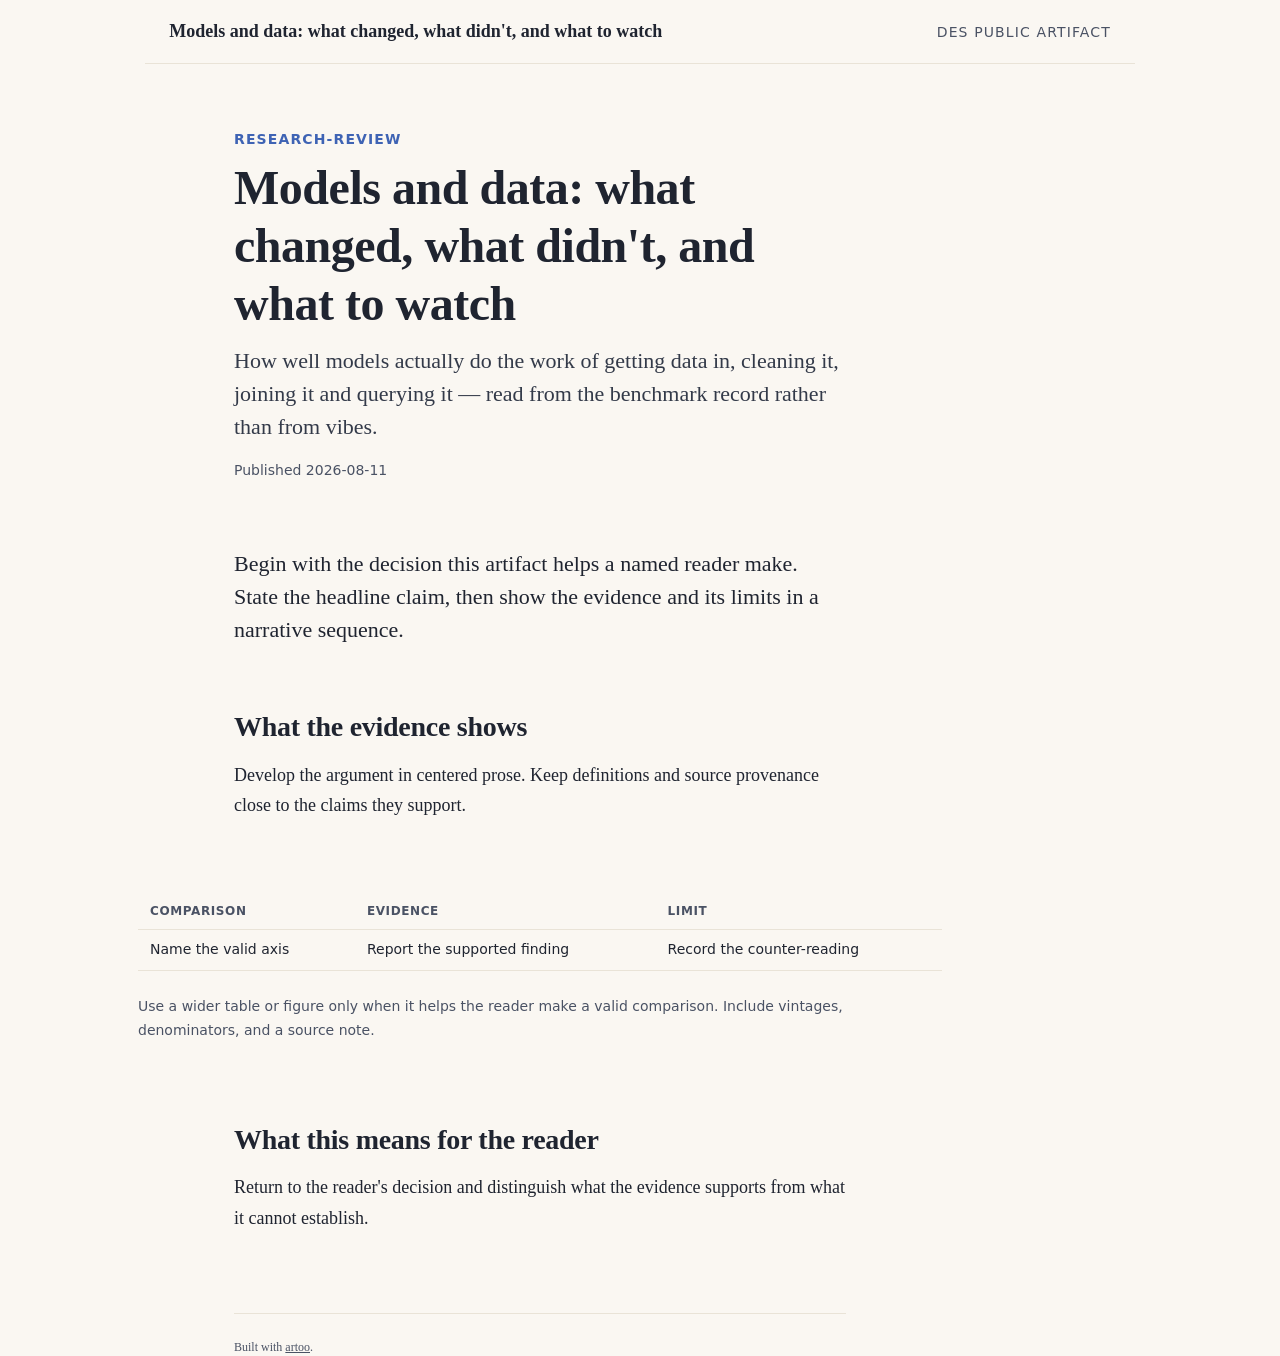
==== review/site/index.html @ 507b8f87 "Correct VISION, ROADMAP and the review brief against the audited primaries The source audit refuted " ====
<!doctype html>
<html lang="en" data-theme="light">
<head>
<meta charset="utf-8">
<meta name="viewport" content="width=device-width, initial-scale=1">
<title>Models and data: what changed, what didn&#x27;t, and what to watch</title>
<meta name="description" content="How well models actually do the work of getting data in, cleaning it, joining it and querying it — read from the benchmark record rather than from vibes.">
<link rel="icon" href="lib/artoo-kit/favicon.svg">
<link rel="stylesheet" href="lib/artoo-kit/tokens.css">
<link rel="stylesheet" href="lib/artoo-kit/base.css">
<link rel="stylesheet" href="lib/artoo-kit/article.css">
<link rel="stylesheet" href="lib/artoo-kit/components.css">
</head>
<body>
<header class="article-masthead">
  <a class="article-masthead__name" href="index.html">Models and data: what changed, what didn&#x27;t, and what to watch</a>
  <span class="article-masthead__label">DES public artifact</span>
</header>
<main class="article">
  <header class="article-header">
    <div class="article-kicker">research-review</div>
    <h1 class="article-title">Models and data: what changed, what didn&#x27;t, and what to watch</h1>
    <p class="article-dek">How well models actually do the work of getting data in, cleaning it, joining it and querying it — read from the benchmark record rather than from vibes.</p>
    <p class="article-byline">Published <time datetime="2026-08-11">2026-08-11</time></p>
  </header>
  <p class="article-lede">Begin with the decision this artifact helps a named
  reader make. State the headline claim, then show the evidence and its limits
  in a narrative sequence.</p>
  <h2>What the evidence shows</h2>
  <p>Develop the argument in centered prose. Keep definitions and source
  provenance close to the claims they support.</p>
  <figure class="article-figure">
    <table>
      <thead>
        <tr><th>Comparison</th><th>Evidence</th><th>Limit</th></tr>
      </thead>
      <tbody>
        <tr><td>Name the valid axis</td><td>Report the supported finding</td><td>Record the counter-reading</td></tr>
      </tbody>
    </table>
    <figcaption>Use a wider table or figure only when it helps the reader make
    a valid comparison. Include vintages, denominators, and a source note.</figcaption>
  </figure>
  <h2>What this means for the reader</h2>
  <p>Return to the reader's decision and distinguish what the evidence supports
  from what it cannot establish.</p>
  <footer class="colophon">
    Built with <a href="https://github.com/lavallee/artoo">artoo</a>.
  </footer>
</main>
</body>
</html>
---- review/site/lib/artoo-kit/tokens.css ----
/* artoo-kit tokens — the DES-governed public-artifact spine. Light is the
   default; dark is available only through an explicit [data-theme="dark"]. */

:root {
  /* primitives */
  --p-zinc-950: #0c0d10;
  --p-zinc-900: #16181d;
  --p-zinc-850: #1c1f26;
  --p-zinc-800: #23262f;
  --p-zinc-700: #33374233;
  --p-zinc-400: #9aa1ad;
  --p-zinc-300: #b8bec9;
  --p-zinc-100: #e8eaee;
  --p-cream-50: #faf7f2;
  --p-cream-100: #f3efe7;
  --p-cream-200: #e9e3d7;
  --p-ink-900: #1f2430;
  --p-ink-600: #4a5264;
  --p-accent-400: #7aa2f7;
  --p-accent-500: #5b87e0;
  --p-accent-600: #3e63b4;
  --p-green-400: #4fbf8f;
  --p-amber-400: #d9a441;
  --p-red-400: #e06c60;

  /* chart palette — Okabe–Ito, colorblind-safe, order = draw order */
  --chart-1: #56b4e9;
  --chart-2: #e69f00;
  --chart-3: #009e73;
  --chart-4: #cc79a7;
  --chart-5: #0072b2;
  --chart-6: #d55e00;
  --chart-7: #f0e442;
  --chart-8: #999999;

  /* semantic — explicit light editorial default */
  --bg: var(--p-cream-50);
  --surface: #ffffff;
  --surface-2: var(--p-cream-100);
  --border: var(--p-cream-200);
  --border-strong: #d8d0bf;
  --text: var(--p-ink-900);
  --text-2: #333a49;
  --muted: var(--p-ink-600);
  --accent: var(--p-accent-600);
  --accent-strong: var(--p-accent-500);
  --success: #277553;
  --warn: #8a5a00;
  --danger: #a33b32;
  --code-bg: #f0ece3;
  --selection: #c7d7f5;

  /* editorial type roles — offline system stacks only */
  --font-prose: Charter, "Bitstream Charter", "Sitka Text", Cambria, Georgia, serif;
  --font-display: "Iowan Old Style", Palatino, "Palatino Linotype", Georgia, serif;
  --font-ui: ui-sans-serif, system-ui, "Segoe UI", Roboto, "Helvetica Neue", Arial, sans-serif;
  --font-numeric: ui-monospace, "SF Mono", "Cascadia Code", Menlo, Consolas, monospace;

  /* compatibility aliases for already-authored pages that opt into this kit */
  --font-sans: var(--font-ui);
  --font-serif: var(--font-prose);
  --font-mono: var(--font-numeric);

  --text-xs: 0.75rem;
  --text-sm: 0.875rem;
  --text-base: 1rem;
  --text-lg: 1.125rem;
  --text-xl: 1.375rem;
  --text-2xl: 1.75rem;
  --text-3xl: 2.25rem;
  --text-4xl: 3rem;

  --leading-tight: 1.2;
  --leading-normal: 1.5;
  --leading-relaxed: 1.7;

  /* 4px spacing grid */
  --sp-1: 0.25rem;
  --sp-2: 0.5rem;
  --sp-3: 0.75rem;
  --sp-4: 1rem;
  --sp-6: 1.5rem;
  --sp-8: 2rem;
  --sp-12: 3rem;
  --sp-16: 4rem;
  --sp-24: 6rem;

  /* shape and motion */
  --radius-sm: 4px;
  --radius: 8px;
  --radius-lg: 14px;
  --ease: cubic-bezier(0.2, 0, 0, 1);
  --dur-fast: 120ms;
  --dur: 200ms;

  --measure: 68ch;      /* prose line length */
  --margin-col: 200px;  /* article margin-note gutter */

  color-scheme: light;
}

[data-theme="dark"] {
  --bg: var(--p-zinc-950);
  --surface: var(--p-zinc-900);
  --surface-2: var(--p-zinc-850);
  --border: #2c3038;
  --border-strong: #3a3f4a;
  --text: var(--p-zinc-100);
  --text-2: var(--p-zinc-300);
  --muted: var(--p-zinc-400);
  --accent: var(--p-accent-400);
  --accent-strong: var(--p-accent-500);
  --success: var(--p-green-400);
  --warn: var(--p-amber-400);
  --danger: var(--p-red-400);
  --code-bg: #14161b;
  --selection: #2b4a86;
  color-scheme: dark;
}

@media (prefers-reduced-motion: reduce) {
  :root {
    --dur-fast: 0ms;
    --dur: 0ms;
  }
}
---- review/site/lib/artoo-kit/base.css ----
/* artoo-kit base — resets and page defaults. Import order:
   tokens.css, base.css, then article.css / components.css as needed. */

*,
*::before,
*::after {
  box-sizing: border-box;
}

html {
  -webkit-text-size-adjust: 100%;
}

body {
  margin: 0;
  background: var(--bg);
  color: var(--text);
  font-family: var(--font-prose);
  font-size: var(--text-lg);
  line-height: var(--leading-relaxed);
  -webkit-font-smoothing: antialiased;
}

::selection {
  background: var(--selection);
}

h1, h2, h3, h4 {
  color: var(--text);
  line-height: var(--leading-tight);
  margin: 0 0 var(--sp-4);
  font-weight: 650;
  letter-spacing: -0.01em;
  font-family: var(--font-display);
}

h1 { font-size: var(--text-3xl); }
h2 { font-size: var(--text-2xl); margin-top: var(--sp-12); }
h3 { font-size: var(--text-xl); margin-top: var(--sp-8); }
h4 { font-size: var(--text-lg); margin-top: var(--sp-6); }

p, ul, ol {
  margin: 0 0 var(--sp-4);
}

a {
  color: var(--accent);
  text-decoration: none;
  border-bottom: 1px solid transparent;
  transition: border-color var(--dur-fast) var(--ease);
}

a:hover {
  border-bottom-color: var(--accent);
}

strong { font-weight: 650; }

hr {
  border: 0;
  border-top: 1px solid var(--border);
  margin: var(--sp-8) 0;
}

img, svg, video {
  max-width: 100%;
  height: auto;
}

code, kbd, pre, samp {
  font-family: var(--font-numeric);
  font-size: 0.9em;
}

code {
  background: var(--code-bg);
  border: 1px solid var(--border);
  border-radius: var(--radius-sm);
  padding: 0.1em 0.35em;
}

pre {
  background: var(--code-bg);
  border: 1px solid var(--border);
  border-radius: var(--radius);
  padding: var(--sp-4);
  overflow-x: auto;
  line-height: var(--leading-normal);
}

pre code {
  background: none;
  border: 0;
  padding: 0;
}

kbd {
  background: var(--surface-2);
  border: 1px solid var(--border-strong);
  border-bottom-width: 2px;
  border-radius: var(--radius-sm);
  padding: 0.05em 0.4em;
  font-size: var(--text-xs);
}

blockquote {
  margin: var(--sp-6) 0;
  padding-left: var(--sp-4);
  border-left: 3px solid var(--border-strong);
  color: var(--text-2);
}

table {
  border-collapse: collapse;
  width: 100%;
  margin: var(--sp-6) 0;
  font-size: var(--text-sm);
}

th, td {
  text-align: left;
  padding: var(--sp-2) var(--sp-3);
  border-bottom: 1px solid var(--border);
  vertical-align: top;
}

th {
  color: var(--muted);
  font-weight: 600;
  font-size: var(--text-xs);
  text-transform: uppercase;
  letter-spacing: 0.05em;
  font-family: var(--font-ui);
}

.numeric,
[data-numeric] {
  font-family: var(--font-numeric);
  font-variant-numeric: tabular-nums;
}

figure {
  margin: var(--sp-8) 0;
}

figcaption {
  color: var(--muted);
  font-size: var(--text-sm);
  margin-top: var(--sp-2);
}

@media print {
  body { background: #fff; color: #111; }
  nav, .no-print { display: none !important; }
}
---- review/site/lib/artoo-kit/article.css ----
/* artoo-kit article layout — long-form prose with a margin-note gutter.

   The grid has four named zones:
     [full] [breakout] [prose] [margin]
   Children default to the prose column (max var(--measure)). Wrappers:
     .article-full       edge-to-edge
     .article-breakout   wider than prose, centered
     .article-marginnote right-gutter note (collapses inline on mobile)
     .article-pullquote  large quote, breakout width
*/

.article {
  display: grid;
  grid-template-columns:
    [full-start] minmax(var(--sp-4), 1fr)
    [breakout-start] minmax(0, 6rem)
    [prose-start] min(var(--measure), calc(100% - 2 * var(--sp-4))) [prose-end]
    minmax(var(--sp-6), 6rem) [breakout-end]
    minmax(0, var(--margin-col)) [margin-end]
    minmax(var(--sp-4), 1fr) [full-end];
  row-gap: 0;
}

.article > * {
  grid-column: prose;
  min-width: 0;
}

.article-full { grid-column: full; }
.article-breakout { grid-column: breakout; }

.article-masthead {
  max-width: calc(var(--measure) + 24rem);
  margin: 0 auto;
  padding: var(--sp-4) var(--sp-6);
  display: flex;
  justify-content: space-between;
  align-items: baseline;
  gap: var(--sp-4);
  border-bottom: 1px solid var(--border);
  font-family: var(--font-ui);
  font-size: var(--text-sm);
}

.article-masthead__name {
  color: var(--text);
  font-family: var(--font-display);
  font-size: var(--text-lg);
  font-weight: 650;
  border: 0;
}

.article-masthead__label {
  color: var(--muted);
  text-transform: uppercase;
  letter-spacing: 0.08em;
}

.article-header {
  grid-column: prose;
  margin: var(--sp-16) 0 var(--sp-12);
}

.article-kicker {
  color: var(--accent);
  font-family: var(--font-ui);
  font-size: var(--text-sm);
  font-weight: 650;
  text-transform: uppercase;
  letter-spacing: 0.08em;
  margin-bottom: var(--sp-2);
}

.article-title {
  font-size: var(--text-4xl);
  font-family: var(--font-display);
  margin-bottom: var(--sp-3);
}

.article-dek {
  color: var(--text-2);
  font-size: var(--text-xl);
  font-family: var(--font-prose);
  line-height: var(--leading-normal);
  margin-bottom: var(--sp-4);
}

.article-byline {
  color: var(--muted);
  font-family: var(--font-ui);
  font-size: var(--text-sm);
}

.article-lede {
  font-size: var(--text-xl);
  line-height: var(--leading-normal);
}

/* margin notes: pair a paragraph with its note via .article-mrow */
.article-mrow {
  grid-column: prose-start / margin-end;
  display: grid;
  grid-template-columns: subgrid;
}

.article-mrow > :first-child {
  grid-column: 1;
}

.article-marginnote {
  grid-column: 3;
  align-self: start;
  font-size: var(--text-sm);
  color: var(--muted);
  line-height: var(--leading-normal);
  border-top: 2px solid var(--border-strong);
  padding-top: var(--sp-2);
  margin-left: var(--sp-4);
}

.article-marginnote--def { border-top-color: var(--accent); }
.article-marginnote--source { border-top-color: var(--success); }
.article-marginnote--callout { border-top-color: var(--warn); }

.article-marginnote .term {
  color: var(--text);
  font-weight: 650;
  display: block;
}

.article-pullquote {
  grid-column: breakout;
  font-family: var(--font-prose);
  font-style: italic;
  font-size: var(--text-2xl);
  line-height: var(--leading-normal);
  color: var(--text);
  border: 0;
  border-top: 3px solid var(--accent);
  margin: var(--sp-8) 0;
  padding: var(--sp-4) 0 0;
}

.article-pullquote cite {
  display: block;
  font-family: var(--font-ui);
  font-style: normal;
  font-size: var(--text-sm);
  color: var(--muted);
  margin-top: var(--sp-3);
}

.article-pullnumber {
  grid-column: breakout;
  margin: var(--sp-8) 0;
  text-align: center;
}

.article-pullnumber .num {
  font-size: var(--text-4xl);
  font-weight: 700;
  color: var(--accent);
  display: block;
  line-height: 1;
  font-family: var(--font-numeric);
  font-variant-numeric: tabular-nums;
}

.article-pullnumber .label {
  color: var(--muted);
  font-size: var(--text-sm);
}

.article-figure {
  grid-column: breakout;
  margin: var(--sp-8) 0;
}

.article-figure table {
  font-family: var(--font-ui);
}

.article-figure figcaption {
  font-family: var(--font-ui);
}

.article > .colophon {
  grid-column: prose;
}

.article-colophon {
  margin-left: var(--sp-6);
  margin-right: var(--sp-6);
}

.article .endnotes {
  border-top: 1px solid var(--border);
  margin-top: var(--sp-12);
  padding-top: var(--sp-6);
  font-size: var(--text-sm);
  color: var(--text-2);
}

/* mobile: single column, notes flow inline as boxed asides */
@media (max-width: 940px) {
  .article,
  .article-mrow {
    display: block;
    padding: 0 var(--sp-4);
  }

  .article-mrow { padding: 0; }

  .article-marginnote {
    margin: var(--sp-4) 0;
    padding: var(--sp-3) var(--sp-4);
    background: var(--surface);
    border: 1px solid var(--border);
    border-top: 2px solid var(--border-strong);
    border-radius: var(--radius);
  }

  .article-title { font-size: var(--text-3xl); }

  .article-masthead {
    padding: var(--sp-3) var(--sp-4);
  }
}
---- review/site/lib/artoo-kit/components.css ----
/* artoo-kit components — nav, cards, callouts, badges, stats, colophon. */

/* -- site shell ---------------------------------------------------------- */

.site-nav {
  position: sticky;
  top: 0;
  z-index: 10;
  display: flex;
  align-items: center;
  gap: var(--sp-4);
  padding: var(--sp-3) var(--sp-6);
  background: color-mix(in srgb, var(--bg) 88%, transparent);
  backdrop-filter: blur(8px);
  border-bottom: 1px solid var(--border);
  font-family: var(--font-ui);
}

.site-nav .brand {
  font-weight: 700;
  color: var(--text);
  margin-right: var(--sp-4);
}

.site-nav a {
  color: var(--text-2);
  font-size: var(--text-sm);
  border: 0;
  padding: var(--sp-1) var(--sp-2);
  border-radius: var(--radius-sm);
}

.site-nav a:hover {
  color: var(--text);
  background: var(--surface-2);
}

.site-nav a[aria-current="page"] {
  color: var(--accent);
  font-weight: 650;
}

.site-nav .nav-toggle { display: none; }

.page {
  max-width: 72rem;
  margin: 0 auto;
  padding: var(--sp-8) var(--sp-6) var(--sp-24);
}

.page--narrow { max-width: calc(var(--measure) + 4rem); }

/* -- cards ---------------------------------------------------------------- */

.card-grid {
  display: grid;
  grid-template-columns: repeat(auto-fill, minmax(16rem, 1fr));
  gap: var(--sp-4);
  margin: var(--sp-6) 0;
}

.card {
  display: block;
  background: var(--surface);
  border: 1px solid var(--border);
  border-radius: var(--radius-lg);
  padding: var(--sp-4) var(--sp-4) var(--sp-3);
  color: var(--text);
  transition: border-color var(--dur-fast) var(--ease), transform var(--dur-fast) var(--ease);
}

a.card:hover {
  border-color: var(--accent);
  transform: translateY(-1px);
}

.card h3 {
  margin: 0 0 var(--sp-2);
  font-size: var(--text-lg);
}

.card p {
  color: var(--text-2);
  font-size: var(--text-sm);
  margin: 0 0 var(--sp-2);
}

/* -- callouts -------------------------------------------------------------- */

.callout {
  border: 1px solid var(--border);
  border-radius: var(--radius);
  background: var(--surface);
  padding: var(--sp-3) var(--sp-4);
  margin: var(--sp-6) 0;
  font-size: var(--text-sm);
  color: var(--text-2);
}

.callout > :last-child { margin-bottom: 0; }
.callout .callout-title {
  color: var(--text);
  font-weight: 650;
  display: block;
  margin-bottom: var(--sp-1);
}

.callout--warn .callout-title { color: var(--warn); }
.callout--danger .callout-title { color: var(--danger); }
.callout--success .callout-title { color: var(--success); }

/* -- badges & meta ---------------------------------------------------------- */

.badge {
  display: inline-block;
  font-size: var(--text-xs);
  font-weight: 650;
  letter-spacing: 0.04em;
  padding: 0.1em 0.6em;
  border-radius: 999px;
  border: 1px solid var(--border-strong);
  color: var(--text-2);
  background: var(--surface-2);
}

.badge--accent { color: var(--accent); border-color: var(--accent); background: transparent; }
.badge--success { color: var(--success); border-color: var(--success); background: transparent; }
.badge--warn { color: var(--warn); border-color: var(--warn); background: transparent; }

/* -- stat rows -------------------------------------------------------------- */

.stat-row {
  display: grid;
  grid-template-columns: repeat(auto-fit, minmax(8rem, 1fr));
  gap: var(--sp-4);
  margin: var(--sp-6) 0;
}

.stat {
  background: var(--surface);
  border: 1px solid var(--border);
  border-radius: var(--radius);
  padding: var(--sp-3) var(--sp-4);
}

.stat .value {
  font-size: var(--text-2xl);
  font-weight: 700;
  color: var(--text);
  display: block;
  line-height: var(--leading-tight);
  font-family: var(--font-numeric);
  font-variant-numeric: tabular-nums;
}

.stat .label {
  color: var(--muted);
  font-size: var(--text-xs);
  text-transform: uppercase;
  letter-spacing: 0.05em;
}

/* -- table of contents -------------------------------------------------------- */

.toc {
  font-size: var(--text-sm);
  border: 1px solid var(--border);
  border-radius: var(--radius);
  background: var(--surface);
  padding: var(--sp-4);
  margin: var(--sp-6) 0;
}

.toc ol {
  margin: 0;
  padding-left: var(--sp-6);
}

.toc a { color: var(--text-2); }
.toc a:hover { color: var(--accent); }

/* -- diagrams -------------------------------------------------------------- */

.diagram {
  background: var(--surface);
  border: 1px solid var(--border);
  border-radius: var(--radius);
  padding: var(--sp-4);
  margin: var(--sp-8) 0;
  overflow-x: auto;
}

.diagram svg { display: block; margin: 0 auto; }

/* -- colophon -------------------------------------------------------------- */

.colophon {
  border-top: 1px solid var(--border);
  margin-top: var(--sp-16);
  padding: var(--sp-6) 0 0;
  color: var(--muted);
  font-size: var(--text-xs);
  line-height: var(--leading-normal);
}

.colophon a { color: var(--muted); text-decoration: underline; }

/* -- provenance panel ------------------------------------------------------- */
/* Data-driven from site/data/provenance.json via provenance.js. Empty when no
   projection is present — progressive, so the page reads fine without flip. */

.provenance {
  border: 1px solid var(--border);
  border-radius: var(--radius);
  background: var(--surface);
  padding: var(--sp-4) var(--sp-6);
  margin: var(--sp-8) 0;
  font-family: var(--font-ui);
  font-size: var(--text-sm);
}

.provenance--empty { display: none; }

.provenance__header { margin-bottom: var(--sp-4); }

.provenance__title-heading {
  margin: 0;
  font-size: var(--text-lg);
  font-family: var(--font-ui);
}

.provenance__vintage {
  margin: var(--sp-1) 0 0;
  color: var(--muted);
  font-size: var(--text-xs);
}

.provenance__counts {
  display: grid;
  grid-template-columns: repeat(auto-fit, minmax(7rem, 1fr));
  gap: var(--sp-4);
  margin: var(--sp-4) 0;
}

.provenance__stat { display: flex; flex-direction: column; }

.provenance__stat-value {
  font-size: var(--text-xl);
  font-weight: 700;
  color: var(--text);
  font-family: var(--font-numeric);
  font-variant-numeric: tabular-nums;
  line-height: var(--leading-tight);
}

.provenance__stat-label {
  color: var(--muted);
  font-size: var(--text-xs);
}

.provenance__section { margin-top: var(--sp-4); }

.provenance__heading {
  margin: 0 0 var(--sp-2);
  font-size: var(--text-sm);
  text-transform: uppercase;
  letter-spacing: 0.05em;
  color: var(--muted);
}

.provenance__list { list-style: none; margin: 0; padding: 0; }

.provenance__item {
  display: flex;
  flex-wrap: wrap;
  align-items: baseline;
  gap: var(--sp-2);
  padding: var(--sp-2) 0;
  border-top: 1px solid var(--border);
}

.provenance__item:first-child { border-top: 0; }

.provenance__id {
  font-family: var(--font-numeric);
  font-weight: 650;
  color: var(--accent);
}

.provenance__title { color: var(--text); flex: 1 1 12rem; min-width: 0; }
.provenance__meta { color: var(--muted); font-size: var(--text-xs); }

.provenance__grade[data-grade="A"] { color: var(--success); border-color: var(--success); }
.provenance__grade[data-grade="B"] { color: var(--accent); border-color: var(--accent); }
.provenance__grade[data-grade="C"] { color: var(--warn); border-color: var(--warn); }
.provenance__grade[data-grade="?"] { color: var(--muted); }

.provenance__lb { color: var(--warn); border-color: var(--warn); background: transparent; }

/* Claim references woven into prose by provenance.js. */
.claim-ref {
  border: 0;
  color: var(--accent);
  font-weight: 600;
  text-decoration: none;
  border-bottom: 1px dotted var(--accent);
}

.claim-ref:hover { background: var(--surface-2); }

/* -- responsive nav -------------------------------------------------------------- */

@media (max-width: 720px) {
  .site-nav { flex-wrap: wrap; padding: var(--sp-3) var(--sp-4); }

  .site-nav .nav-toggle {
    display: block;
    margin-left: auto;
    background: none;
    border: 1px solid var(--border-strong);
    border-radius: var(--radius-sm);
    color: var(--text-2);
    padding: var(--sp-1) var(--sp-2);
    font: inherit;
    font-size: var(--text-sm);
  }

  .site-nav .nav-links {
    display: none;
    flex-basis: 100%;
    flex-direction: column;
    gap: var(--sp-1);
    padding-top: var(--sp-2);
  }

  .site-nav .nav-links.open { display: flex; }
  .page { padding: var(--sp-6) var(--sp-4) var(--sp-16); }
}

@media (min-width: 721px) {
  .site-nav .nav-links { display: flex; gap: var(--sp-1); }
}
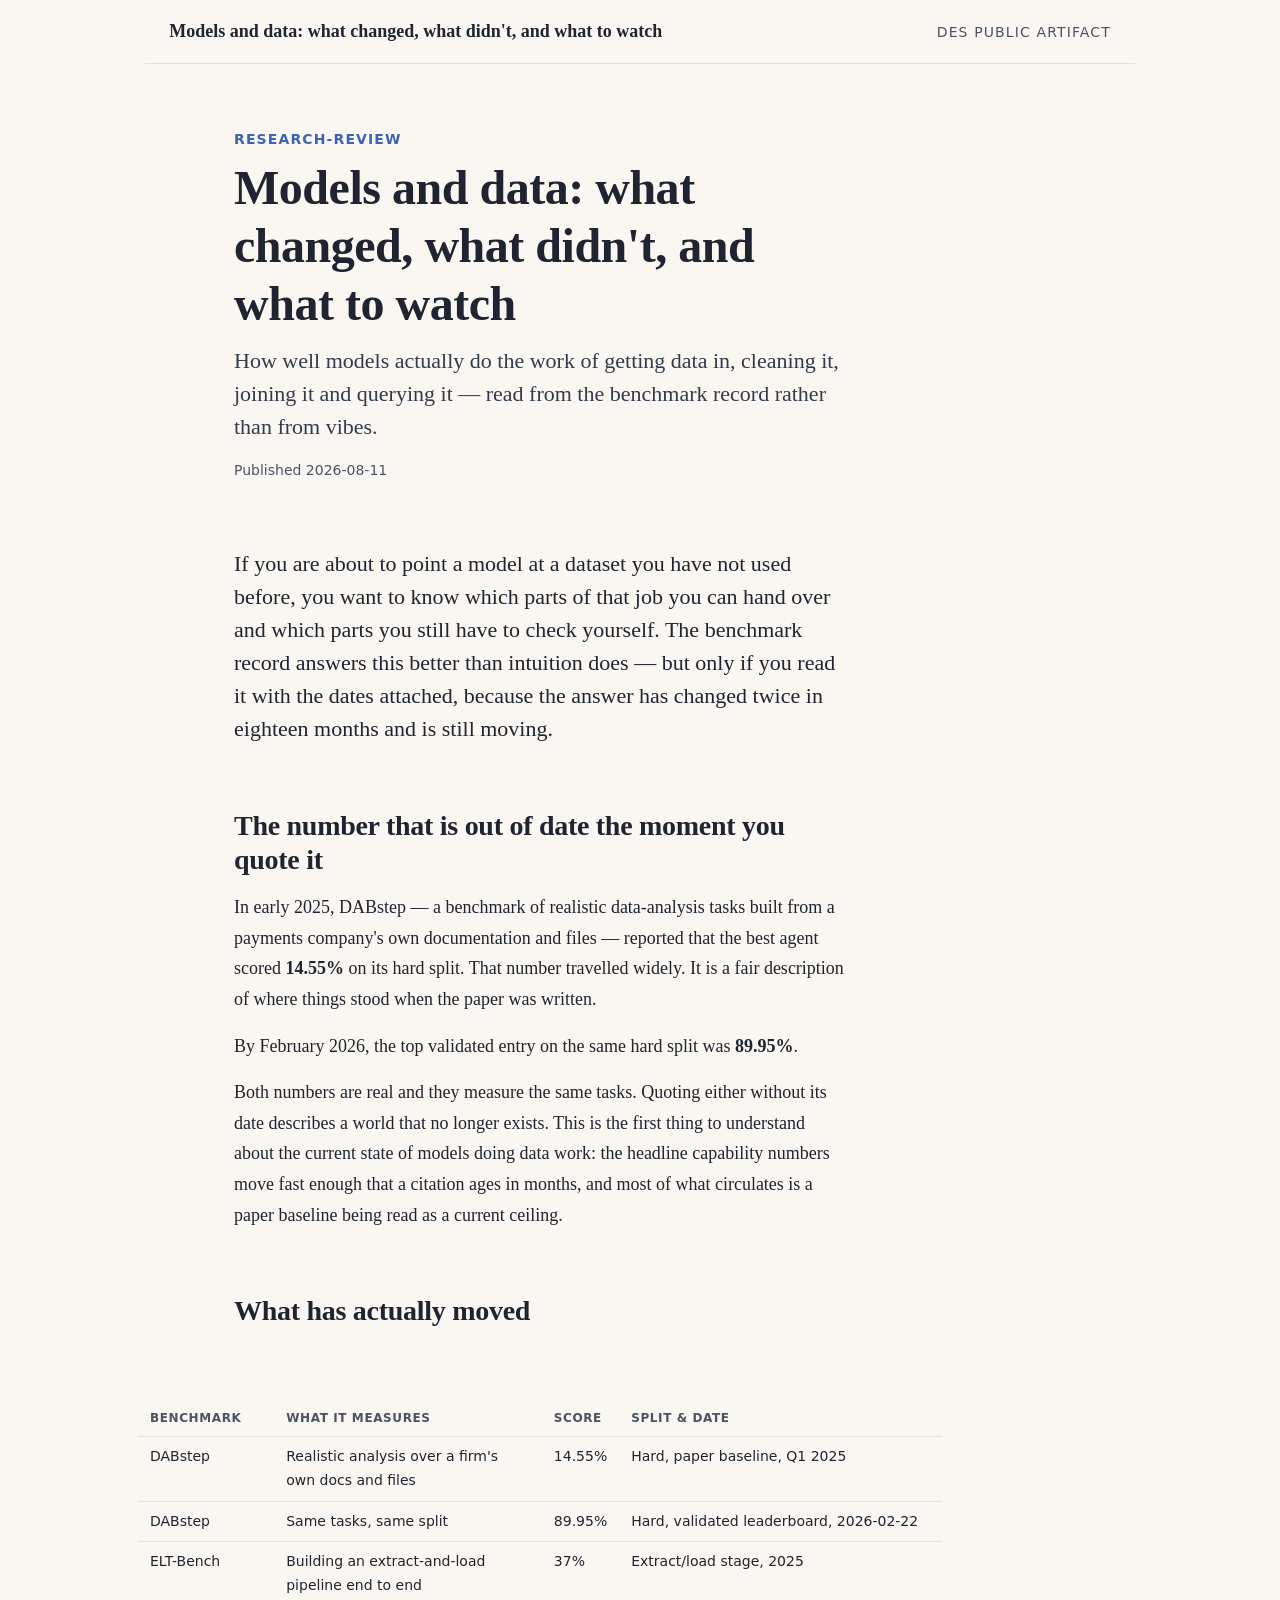
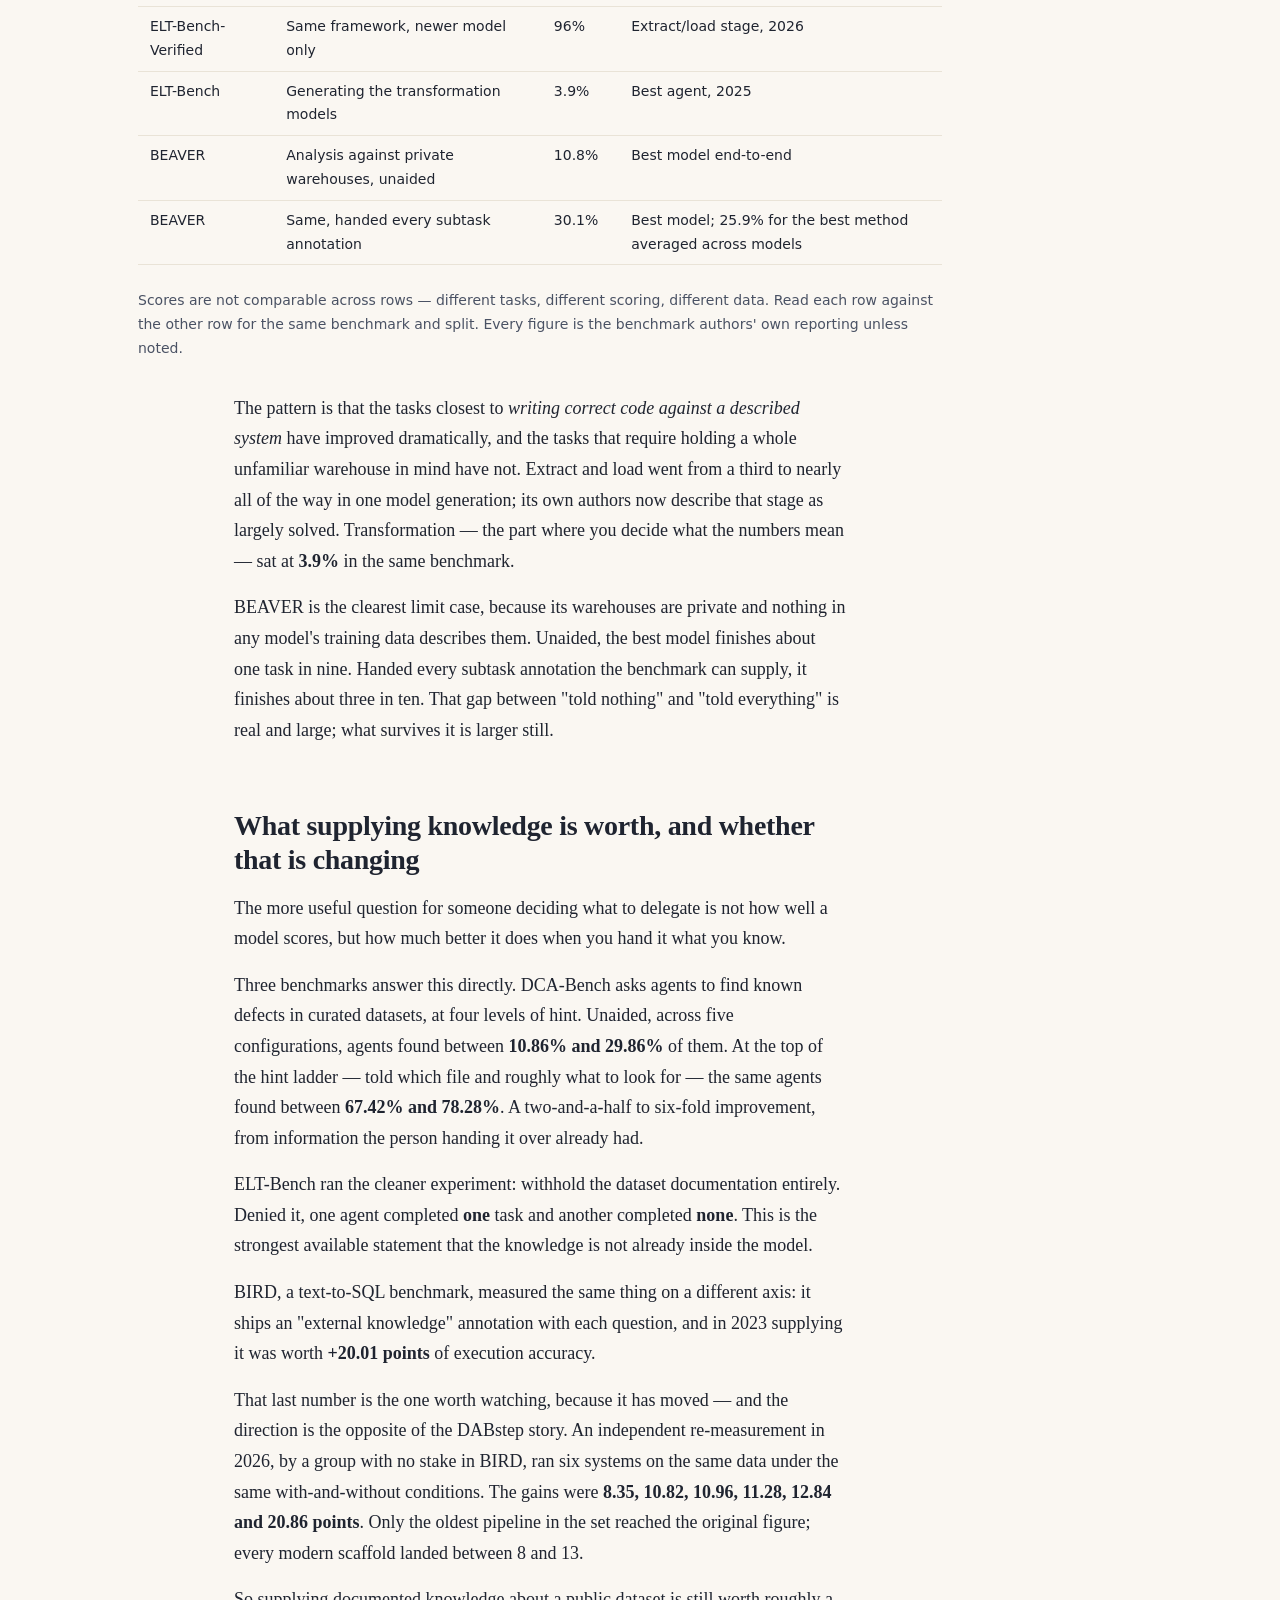
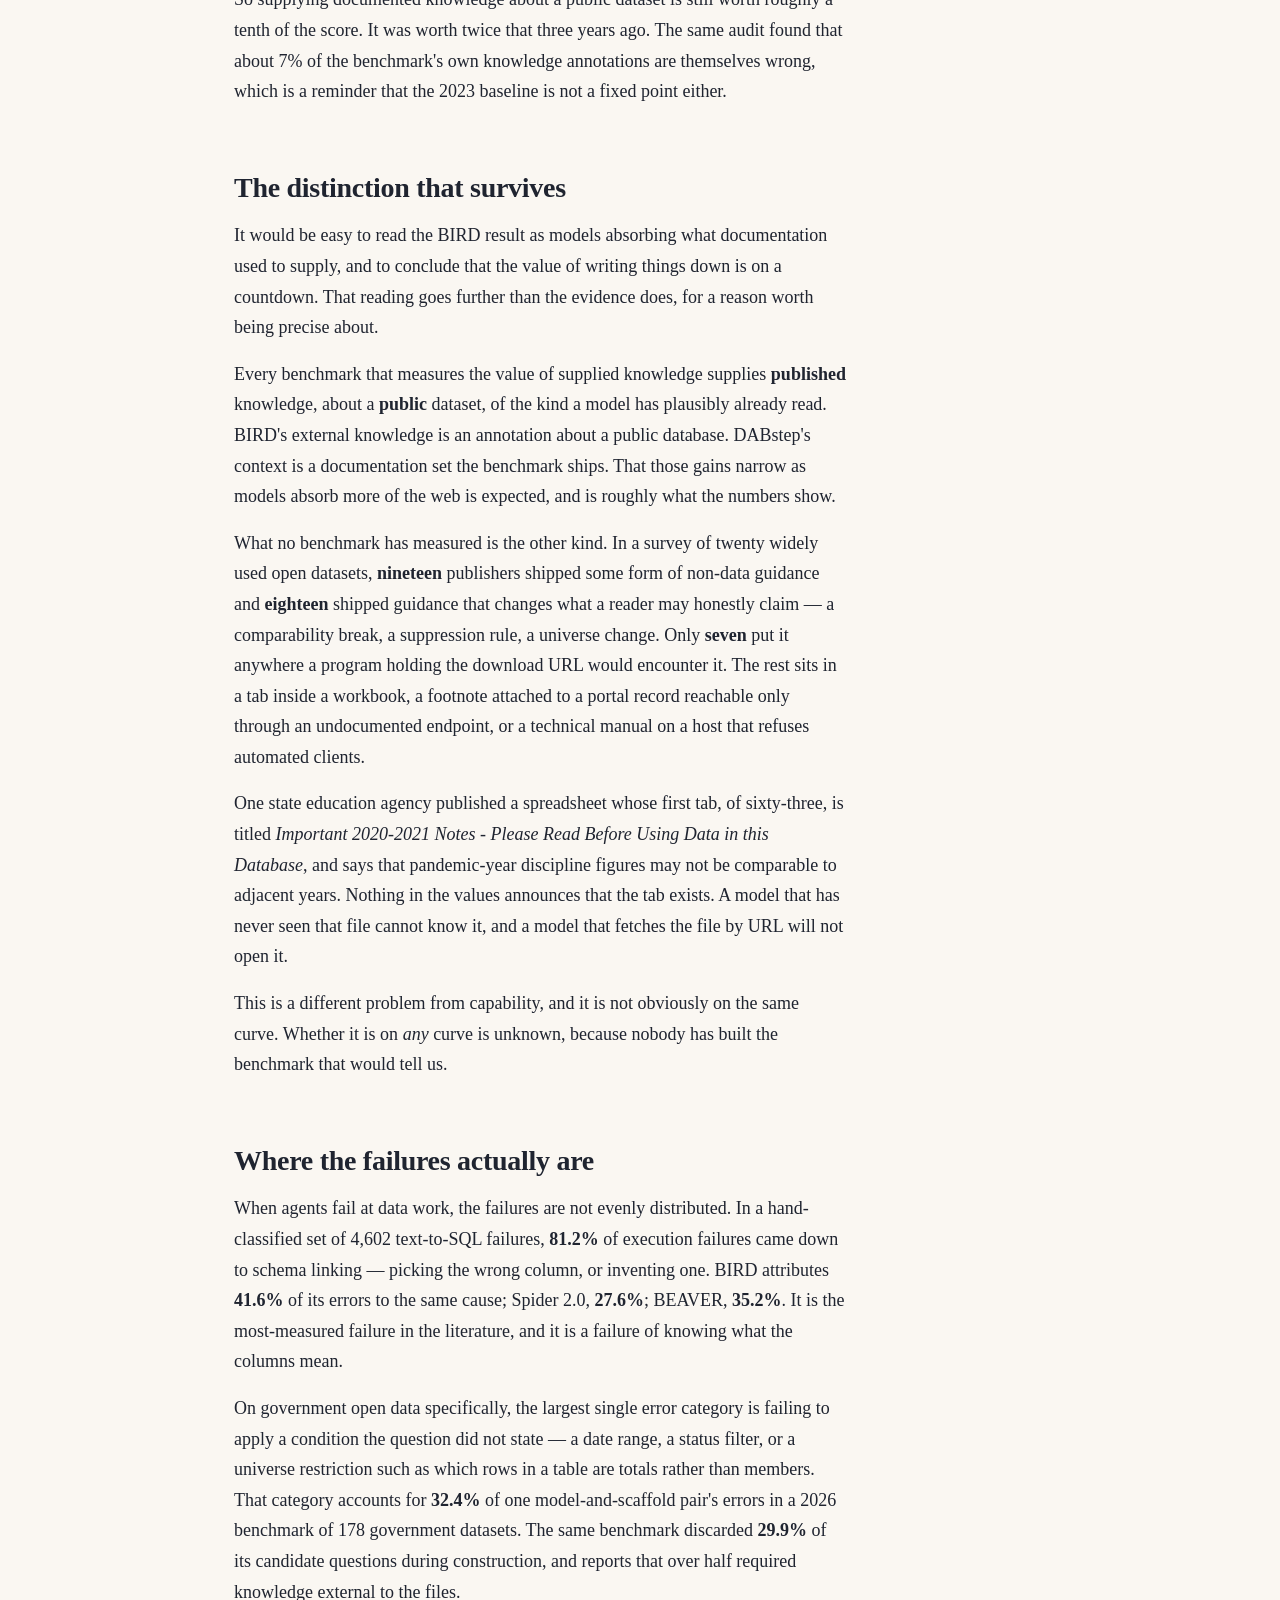
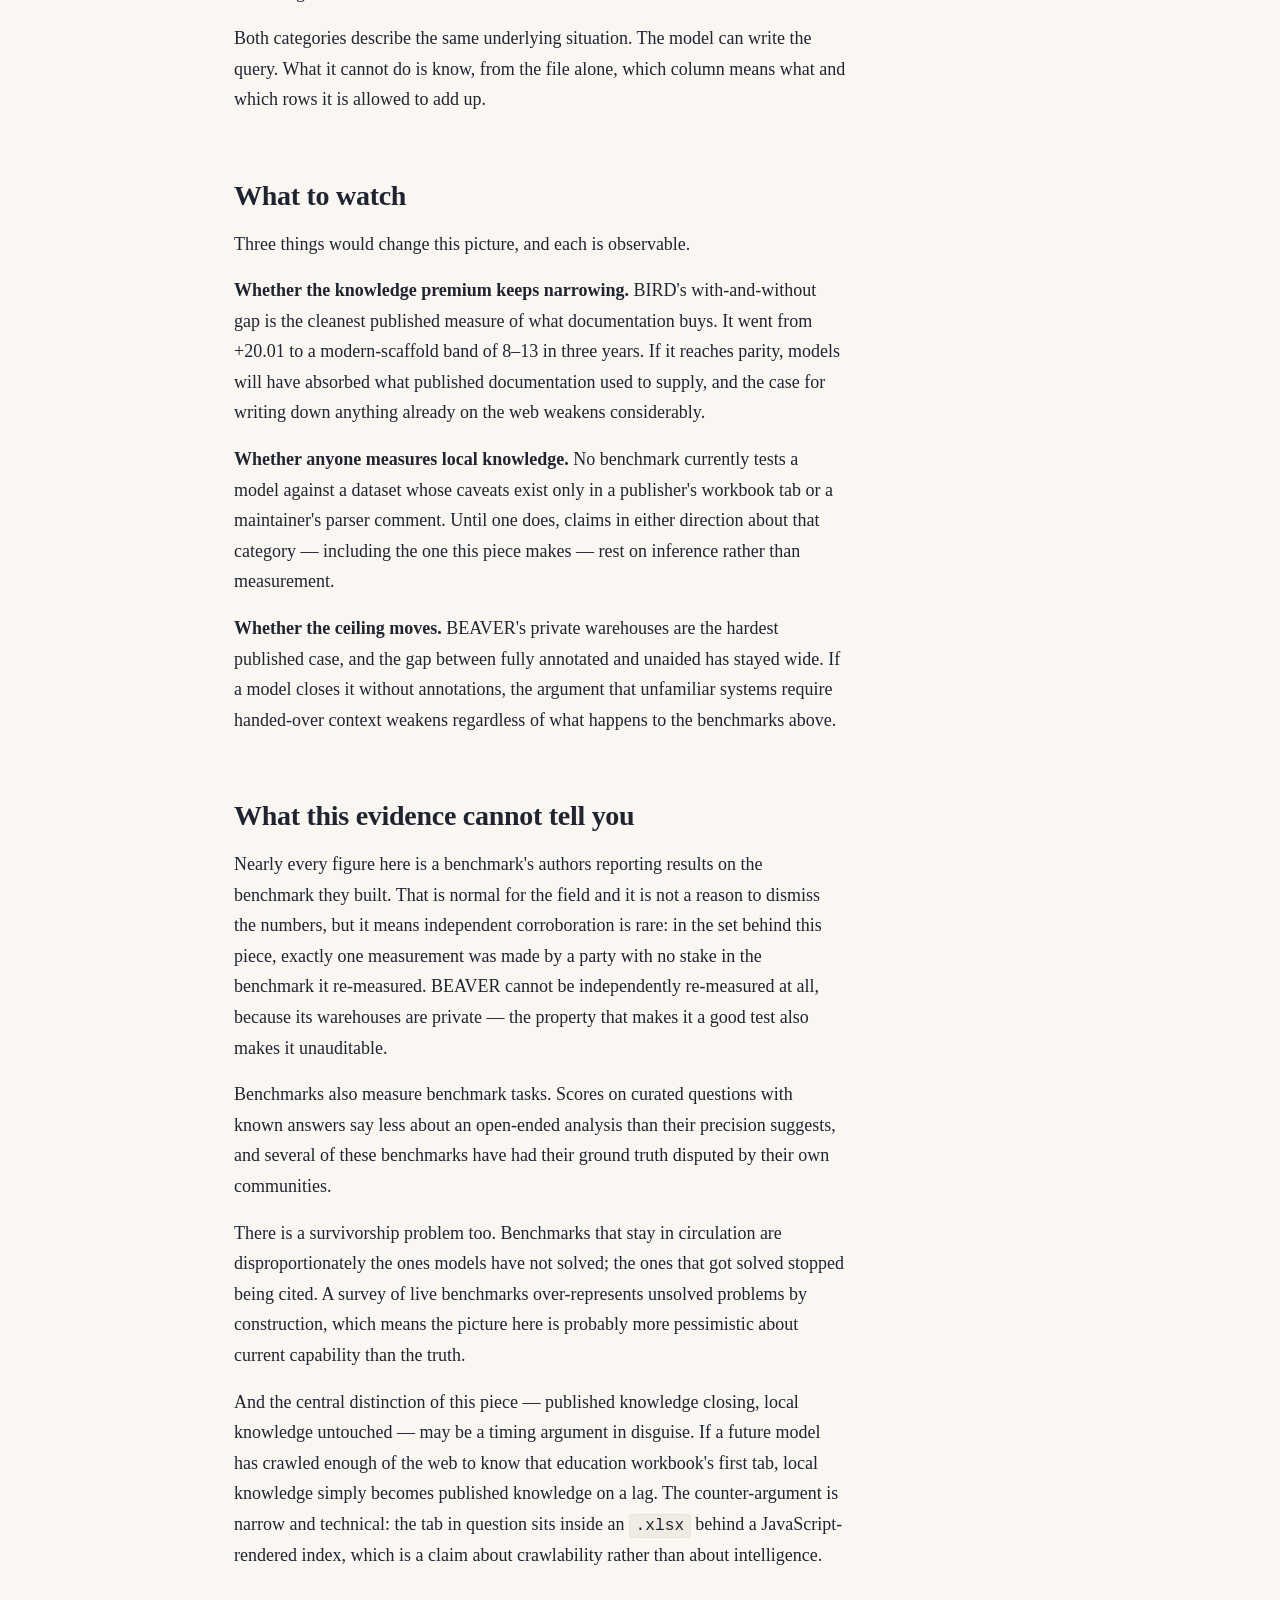
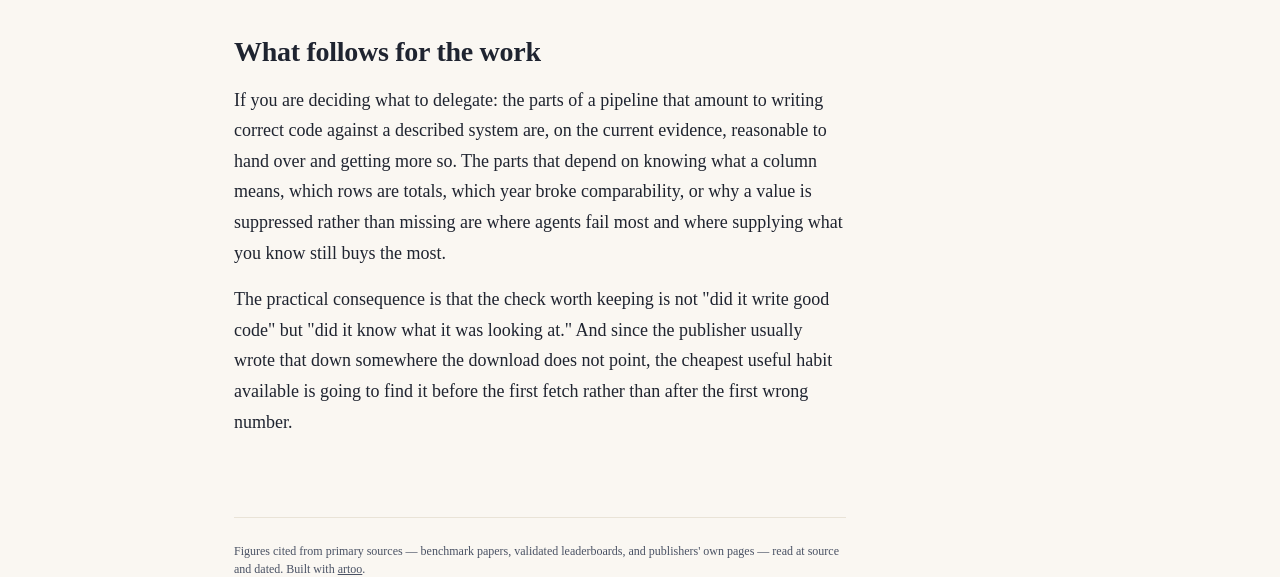
==== commit f0b0ad8e: "Write the research-review: models and data work, read from the record review/ is a research-review a" ====
--- a/review/site/index.html
+++ b/review/site/index.html
@@ -23,28 +23,236 @@
     <p class="article-dek">How well models actually do the work of getting data in, cleaning it, joining it and querying it — read from the benchmark record rather than from vibes.</p>
     <p class="article-byline">Published <time datetime="2026-08-11">2026-08-11</time></p>
   </header>
-  <p class="article-lede">Begin with the decision this artifact helps a named
-  reader make. State the headline claim, then show the evidence and its limits
-  in a narrative sequence.</p>
-  <h2>What the evidence shows</h2>
-  <p>Develop the argument in centered prose. Keep definitions and source
-  provenance close to the claims they support.</p>
+
+  <p class="article-lede">If you are about to point a model at a dataset you
+  have not used before, you want to know which parts of that job you can hand
+  over and which parts you still have to check yourself. The benchmark record
+  answers this better than intuition does — but only if you read it with the
+  dates attached, because the answer has changed twice in eighteen months and
+  is still moving.</p>
+
+  <h2>The number that is out of date the moment you quote it</h2>
+
+  <p>In early 2025, DABstep — a benchmark of realistic data-analysis tasks
+  built from a payments company&#x27;s own documentation and files — reported that
+  the best agent scored <strong>14.55%</strong> on its hard split. That number
+  travelled widely. It is a fair description of where things stood when the
+  paper was written.</p>
+
+  <p>By February 2026, the top validated entry on the same hard split was
+  <strong>89.95%</strong>.</p>
+
+  <p>Both numbers are real and they measure the same tasks. Quoting either
+  without its date describes a world that no longer exists. This is the first
+  thing to understand about the current state of models doing data work: the
+  headline capability numbers move fast enough that a citation ages in months,
+  and most of what circulates is a paper baseline being read as a current
+  ceiling.</p>
+
+  <h2>What has actually moved</h2>
+
   <figure class="article-figure">
     <table>
       <thead>
-        <tr><th>Comparison</th><th>Evidence</th><th>Limit</th></tr>
+        <tr><th>Benchmark</th><th>What it measures</th><th>Score</th><th>Split &amp; date</th></tr>
       </thead>
       <tbody>
-        <tr><td>Name the valid axis</td><td>Report the supported finding</td><td>Record the counter-reading</td></tr>
+        <tr><td>DABstep</td><td>Realistic analysis over a firm&#x27;s own docs and files</td><td>14.55%</td><td>Hard, paper baseline, Q1 2025</td></tr>
+        <tr><td>DABstep</td><td>Same tasks, same split</td><td>89.95%</td><td>Hard, validated leaderboard, 2026-02-22</td></tr>
+        <tr><td>ELT-Bench</td><td>Building an extract-and-load pipeline end to end</td><td>37%</td><td>Extract/load stage, 2025</td></tr>
+        <tr><td>ELT-Bench-Verified</td><td>Same framework, newer model only</td><td>96%</td><td>Extract/load stage, 2026</td></tr>
+        <tr><td>ELT-Bench</td><td>Generating the transformation models</td><td>3.9%</td><td>Best agent, 2025</td></tr>
+        <tr><td>BEAVER</td><td>Analysis against private warehouses, unaided</td><td>10.8%</td><td>Best model end-to-end</td></tr>
+        <tr><td>BEAVER</td><td>Same, handed every subtask annotation</td><td>30.1%</td><td>Best model; 25.9% for the best method averaged across models</td></tr>
       </tbody>
     </table>
-    <figcaption>Use a wider table or figure only when it helps the reader make
-    a valid comparison. Include vintages, denominators, and a source note.</figcaption>
+    <figcaption>Scores are not comparable across rows — different tasks,
+    different scoring, different data. Read each row against the other row for
+    the same benchmark and split. Every figure is the benchmark authors&#x27; own
+    reporting unless noted.</figcaption>
   </figure>
-  <h2>What this means for the reader</h2>
-  <p>Return to the reader's decision and distinguish what the evidence supports
-  from what it cannot establish.</p>
+
+  <p>The pattern is that the tasks closest to <em>writing correct code against
+  a described system</em> have improved dramatically, and the tasks that
+  require holding a whole unfamiliar warehouse in mind have not. Extract and
+  load went from a third to nearly all of the way in one model generation; its
+  own authors now describe that stage as largely solved. Transformation — the
+  part where you decide what the numbers mean — sat at <strong>3.9%</strong>
+  in the same benchmark.</p>
+
+  <p>BEAVER is the clearest limit case, because its warehouses are private and
+  nothing in any model&#x27;s training data describes them. Unaided, the best model
+  finishes about one task in nine. Handed every subtask annotation the
+  benchmark can supply, it finishes about three in ten. That gap between
+  &quot;told nothing&quot; and &quot;told everything&quot; is real and large;
+  what survives it is larger still.</p>
+
+  <h2>What supplying knowledge is worth, and whether that is changing</h2>
+
+  <p>The more useful question for someone deciding what to delegate is not how
+  well a model scores, but how much better it does when you hand it what you
+  know.</p>
+
+  <p>Three benchmarks answer this directly. DCA-Bench asks agents to find known
+  defects in curated datasets, at four levels of hint. Unaided, across five
+  configurations, agents found between <strong>10.86% and 29.86%</strong> of
+  them. At the top of the hint ladder — told which file and roughly what to
+  look for — the same agents found between <strong>67.42% and 78.28%</strong>.
+  A two-and-a-half to six-fold improvement, from information the person
+  handing it over already had.</p>
+
+  <p>ELT-Bench ran the cleaner experiment: withhold the dataset documentation
+  entirely. Denied it, one agent completed <strong>one</strong> task and
+  another completed <strong>none</strong>. This is the strongest available
+  statement that the knowledge is not already inside the model.</p>
+
+  <p>BIRD, a text-to-SQL benchmark, measured the same thing on a different
+  axis: it ships an &quot;external knowledge&quot; annotation with each
+  question, and in 2023 supplying it was worth <strong>+20.01 points</strong>
+  of execution accuracy.</p>
+
+  <p>That last number is the one worth watching, because it has moved — and
+  the direction is the opposite of the DABstep story. An independent
+  re-measurement in 2026, by a group with no stake in BIRD, ran six systems on
+  the same data under the same with-and-without conditions. The gains were
+  <strong>8.35, 10.82, 10.96, 11.28, 12.84 and 20.86 points</strong>. Only the
+  oldest pipeline in the set reached the original figure; every modern scaffold
+  landed between 8 and 13.</p>
+
+  <p>So supplying documented knowledge about a public dataset is still worth
+  roughly a tenth of the score. It was worth twice that three years ago. The
+  same audit found that about 7% of the benchmark&#x27;s own knowledge annotations
+  are themselves wrong, which is a reminder that the 2023 baseline is not a
+  fixed point either.</p>
+
+  <h2>The distinction that survives</h2>
+
+  <p>It would be easy to read the BIRD result as models absorbing what
+  documentation used to supply, and to conclude that the value of writing
+  things down is on a countdown. That reading goes further than the evidence
+  does, for a reason worth being precise about.</p>
+
+  <p>Every benchmark that measures the value of supplied knowledge supplies
+  <strong>published</strong> knowledge, about a <strong>public</strong>
+  dataset, of the kind a model has plausibly already read. BIRD&#x27;s external
+  knowledge is an annotation about a public database. DABstep&#x27;s context is a
+  documentation set the benchmark ships. That those gains narrow as models
+  absorb more of the web is expected, and is roughly what the numbers show.</p>
+
+  <p>What no benchmark has measured is the other kind. In a survey of twenty
+  widely used open datasets, <strong>nineteen</strong> publishers shipped some
+  form of non-data guidance and <strong>eighteen</strong> shipped guidance that
+  changes what a reader may honestly claim — a comparability break, a
+  suppression rule, a universe change. Only <strong>seven</strong> put it
+  anywhere a program holding the download URL would encounter it. The rest sits
+  in a tab inside a workbook, a footnote attached to a portal record reachable
+  only through an undocumented endpoint, or a technical manual on a host that
+  refuses automated clients.</p>
+
+  <p>One state education agency published a spreadsheet whose first tab, of
+  sixty-three, is titled <em>Important 2020-2021 Notes - Please Read Before
+  Using Data in this Database</em>, and says that pandemic-year discipline
+  figures may not be comparable to adjacent years. Nothing in the values
+  announces that the tab exists. A model that has never seen that file cannot
+  know it, and a model that fetches the file by URL will not open it.</p>
+
+  <p>This is a different problem from capability, and it is not obviously on
+  the same curve. Whether it is on <em>any</em> curve is unknown, because
+  nobody has built the benchmark that would tell us.</p>
+
+  <h2>Where the failures actually are</h2>
+
+  <p>When agents fail at data work, the failures are not evenly distributed.
+  In a hand-classified set of 4,602 text-to-SQL failures, <strong>81.2%</strong>
+  of execution failures came down to schema linking — picking the wrong column,
+  or inventing one. BIRD attributes <strong>41.6%</strong> of its errors to the
+  same cause; Spider 2.0, <strong>27.6%</strong>; BEAVER, <strong>35.2%</strong>.
+  It is the most-measured failure in the literature, and it is a failure of
+  knowing what the columns mean.</p>
+
+  <p>On government open data specifically, the largest single error category is
+  failing to apply a condition the question did not state — a date range, a
+  status filter, or a universe restriction such as which rows in a table are
+  totals rather than members. That category accounts for
+  <strong>32.4%</strong> of one model-and-scaffold pair&#x27;s errors in a 2026
+  benchmark of 178 government datasets. The same benchmark discarded
+  <strong>29.9%</strong> of its candidate questions during construction, and
+  reports that over half required knowledge external to the files.</p>
+
+  <p>Both categories describe the same underlying situation. The model can
+  write the query. What it cannot do is know, from the file alone, which column
+  means what and which rows it is allowed to add up.</p>
+
+  <h2>What to watch</h2>
+
+  <p>Three things would change this picture, and each is observable.</p>
+
+  <p><strong>Whether the knowledge premium keeps narrowing.</strong> BIRD&#x27;s
+  with-and-without gap is the cleanest published measure of what documentation
+  buys. It went from +20.01 to a modern-scaffold band of 8&ndash;13 in three
+  years. If it reaches parity, models will have absorbed what published
+  documentation used to supply, and the case for writing down anything already
+  on the web weakens considerably.</p>
+
+  <p><strong>Whether anyone measures local knowledge.</strong> No benchmark
+  currently tests a model against a dataset whose caveats exist only in a
+  publisher&#x27;s workbook tab or a maintainer&#x27;s parser comment. Until one does,
+  claims in either direction about that category — including the one this piece
+  makes — rest on inference rather than measurement.</p>
+
+  <p><strong>Whether the ceiling moves.</strong> BEAVER&#x27;s private warehouses
+  are the hardest published case, and the gap between fully annotated and
+  unaided has stayed wide. If a model closes it without annotations, the
+  argument that unfamiliar systems require handed-over context weakens
+  regardless of what happens to the benchmarks above.</p>
+
+  <h2>What this evidence cannot tell you</h2>
+
+  <p>Nearly every figure here is a benchmark&#x27;s authors reporting results on
+  the benchmark they built. That is normal for the field and it is not a reason
+  to dismiss the numbers, but it means independent corroboration is rare: in the
+  set behind this piece, exactly one measurement was made by a party with no
+  stake in the benchmark it re-measured. BEAVER cannot be independently
+  re-measured at all, because its warehouses are private — the property that
+  makes it a good test also makes it unauditable.</p>
+
+  <p>Benchmarks also measure benchmark tasks. Scores on curated questions with
+  known answers say less about an open-ended analysis than their precision
+  suggests, and several of these benchmarks have had their ground truth
+  disputed by their own communities.</p>
+
+  <p>There is a survivorship problem too. Benchmarks that stay in circulation
+  are disproportionately the ones models have not solved; the ones that got
+  solved stopped being cited. A survey of live benchmarks over-represents
+  unsolved problems by construction, which means the picture here is probably
+  more pessimistic about current capability than the truth.</p>
+
+  <p>And the central distinction of this piece — published knowledge closing,
+  local knowledge untouched — may be a timing argument in disguise. If a future
+  model has crawled enough of the web to know that education workbook&#x27;s first
+  tab, local knowledge simply becomes published knowledge on a lag. The
+  counter-argument is narrow and technical: the tab in question sits inside an
+  <code>.xlsx</code> behind a JavaScript-rendered index, which is a claim about
+  crawlability rather than about intelligence.</p>
+
+  <h2>What follows for the work</h2>
+
+  <p>If you are deciding what to delegate: the parts of a pipeline that amount
+  to writing correct code against a described system are, on the current
+  evidence, reasonable to hand over and getting more so. The parts that depend
+  on knowing what a column means, which rows are totals, which year broke
+  comparability, or why a value is suppressed rather than missing are where
+  agents fail most and where supplying what you know still buys the most.</p>
+
+  <p>The practical consequence is that the check worth keeping is not
+  &quot;did it write good code&quot; but &quot;did it know what it was looking
+  at.&quot; And since the publisher usually wrote that down somewhere the
+  download does not point, the cheapest useful habit available is going to find
+  it before the first fetch rather than after the first wrong number.</p>
+
   <footer class="colophon">
+    Figures cited from primary sources — benchmark papers, validated
+    leaderboards, and publishers&#x27; own pages — read at source and dated.
     Built with <a href="https://github.com/lavallee/artoo">artoo</a>.
   </footer>
 </main>
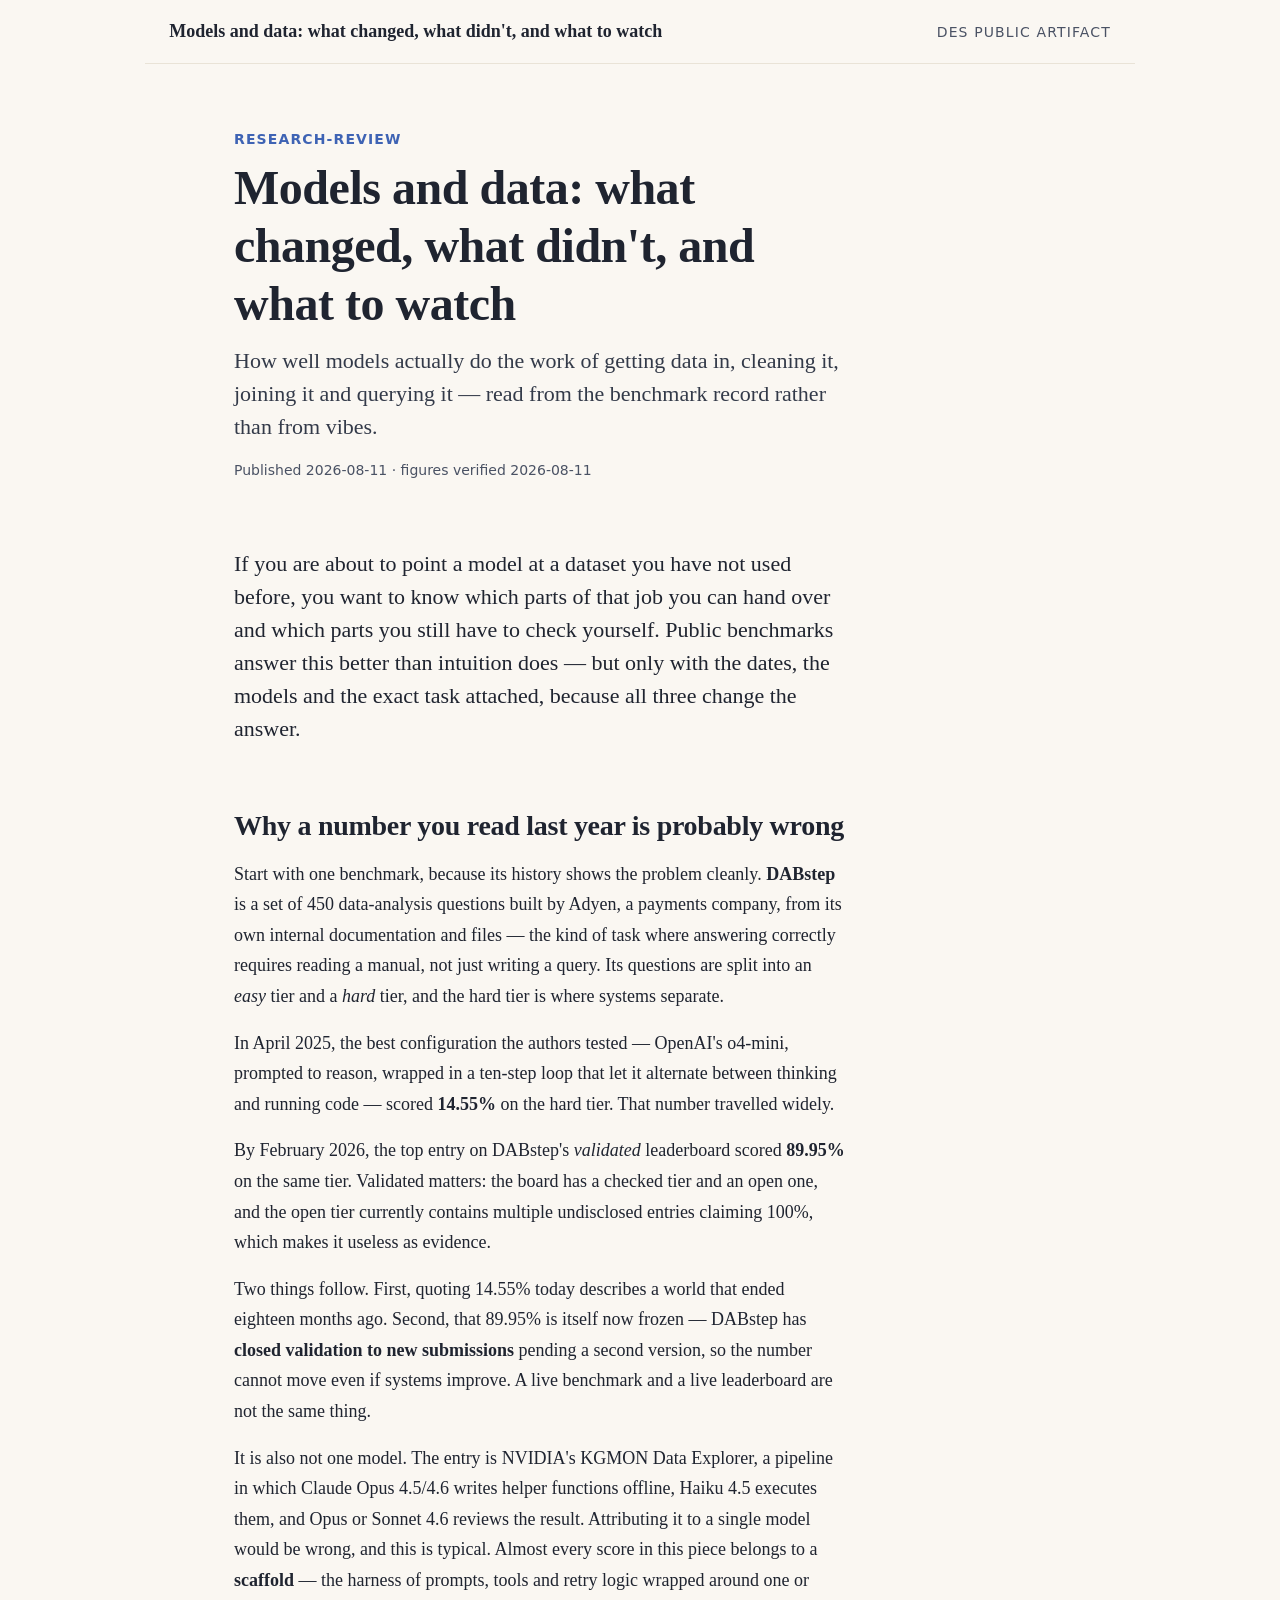
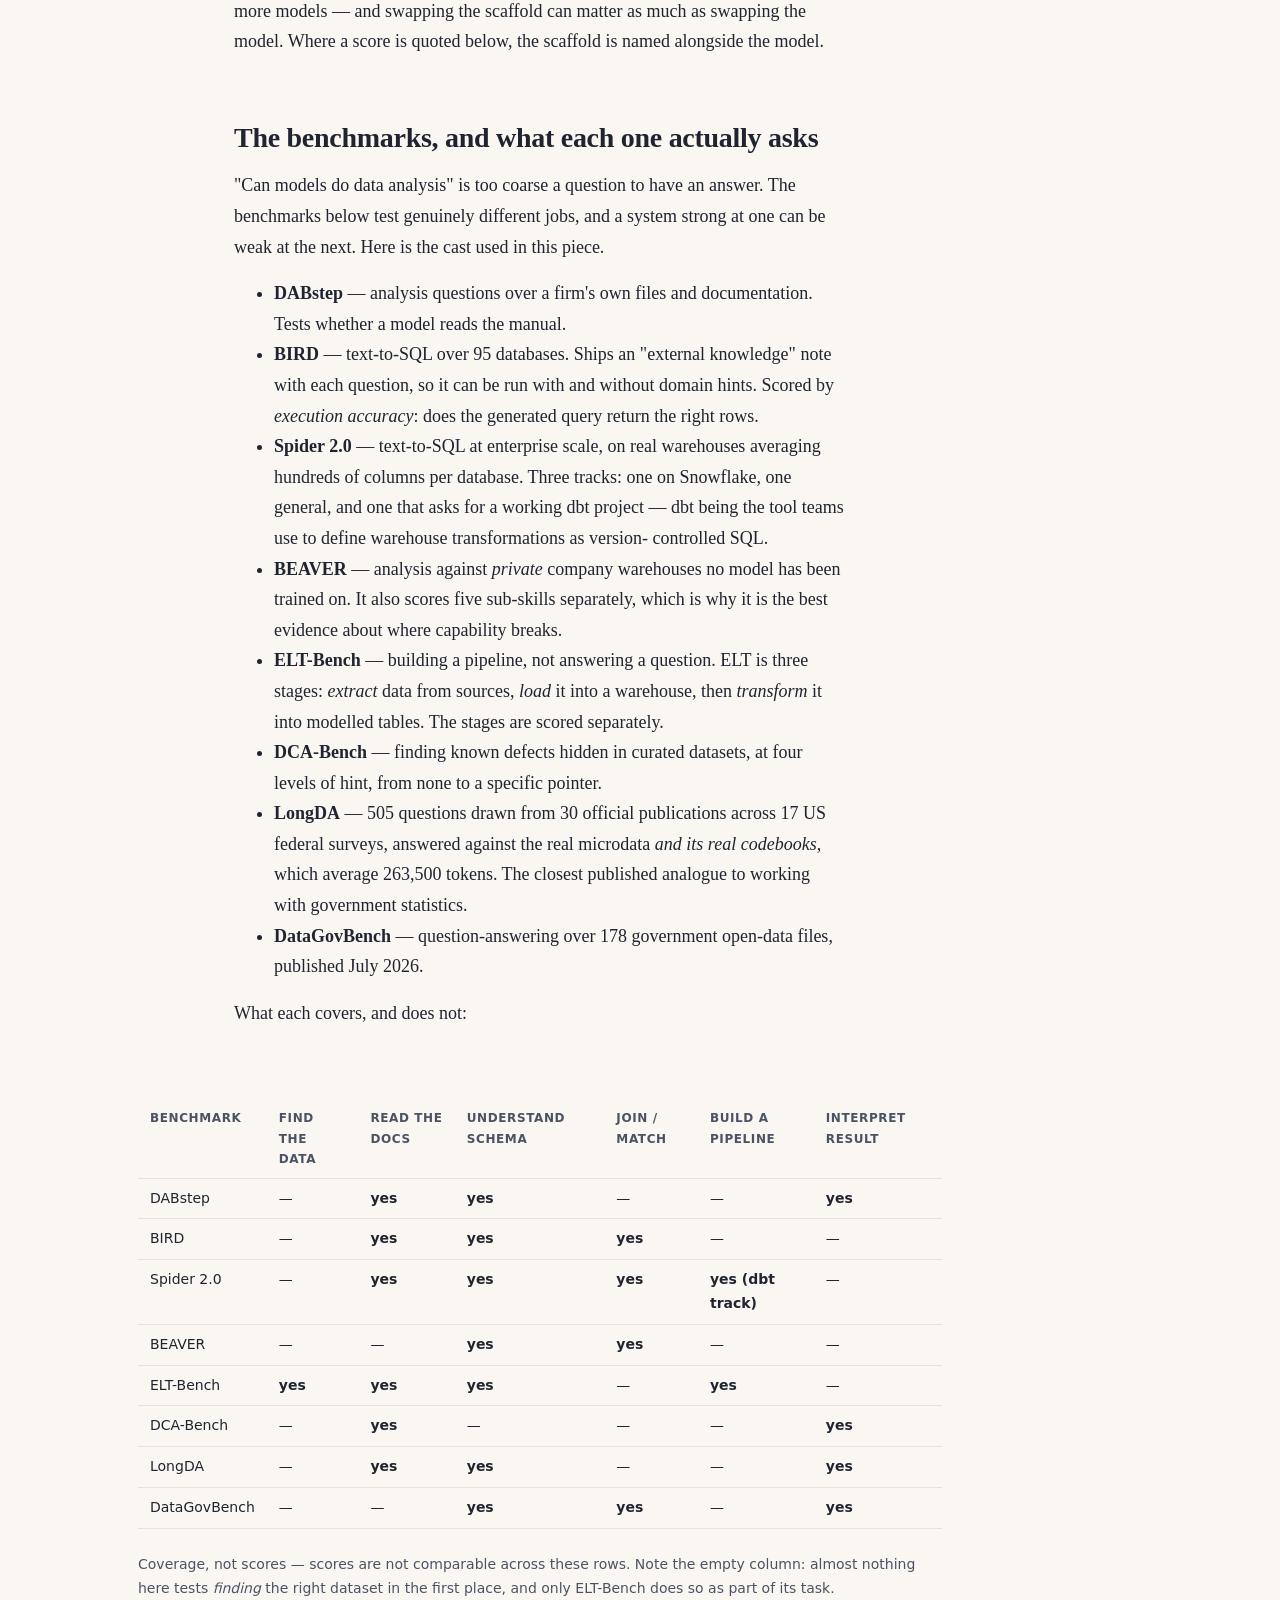
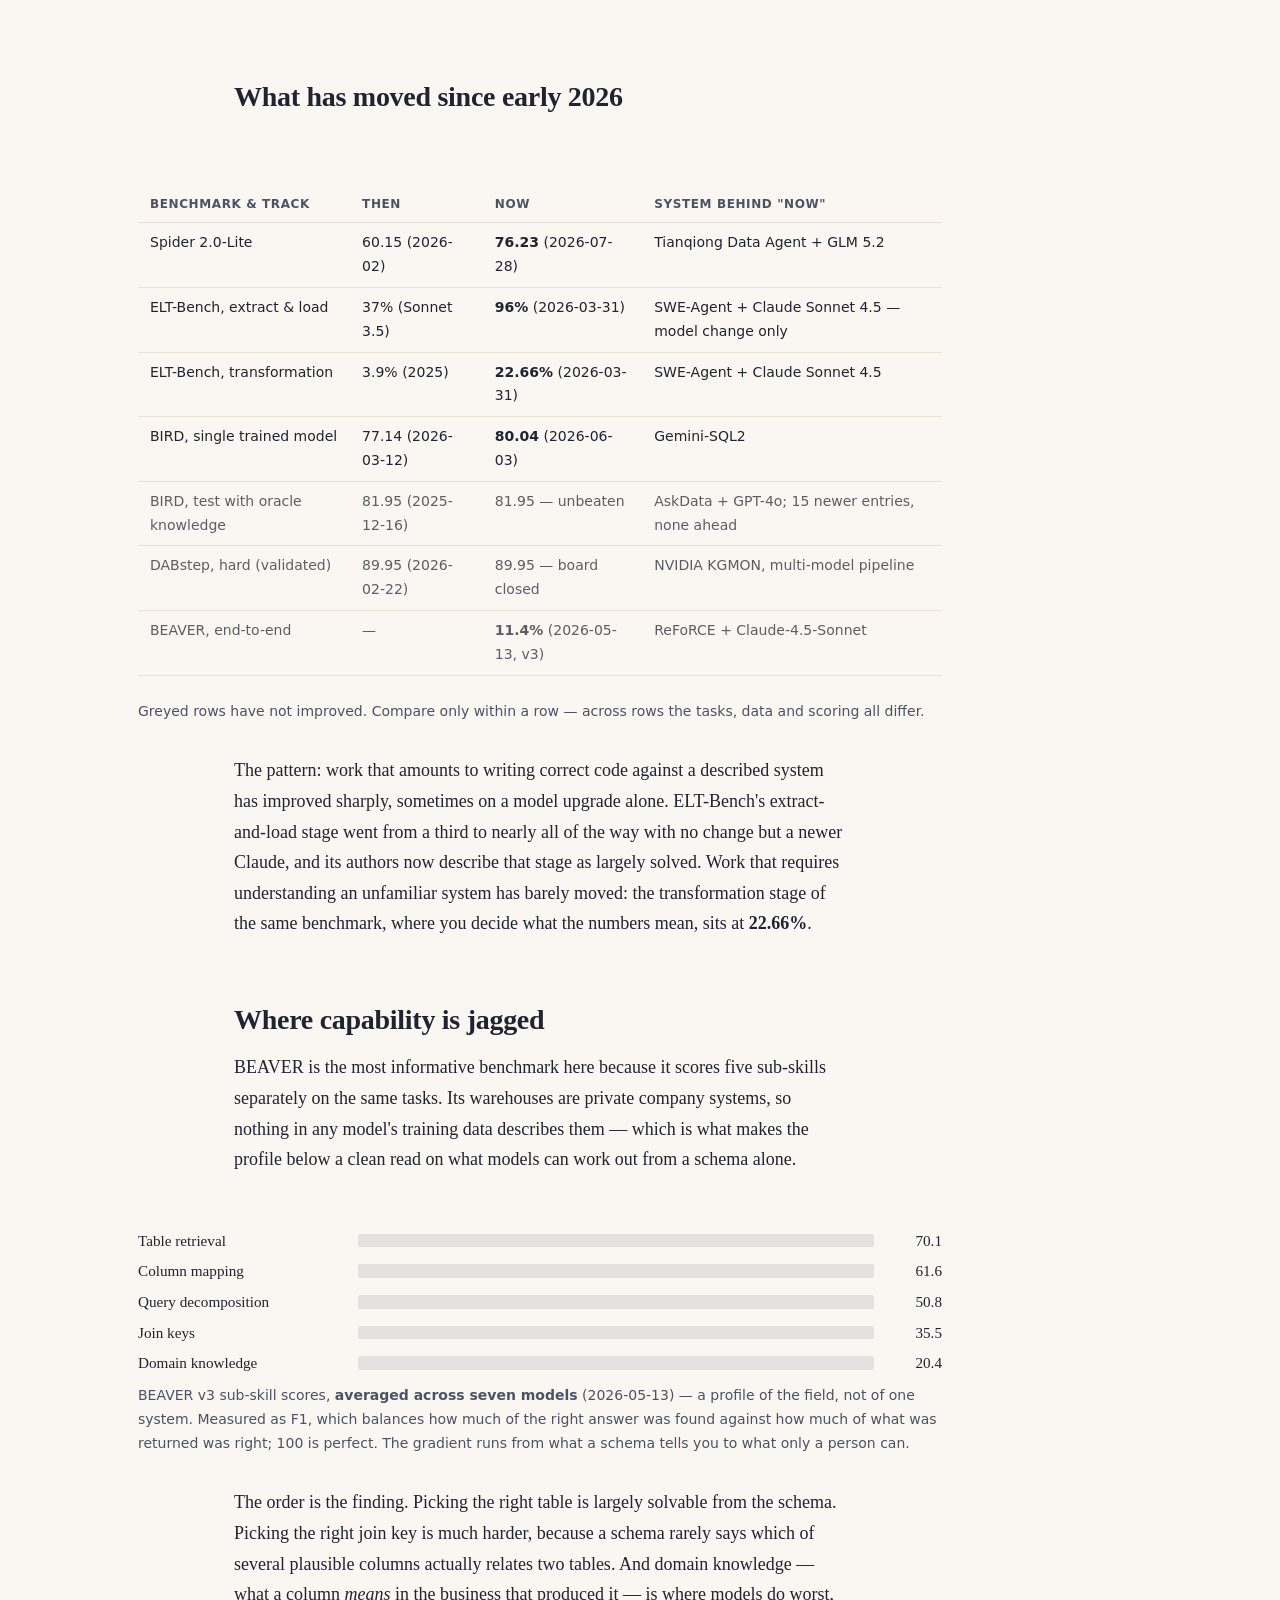
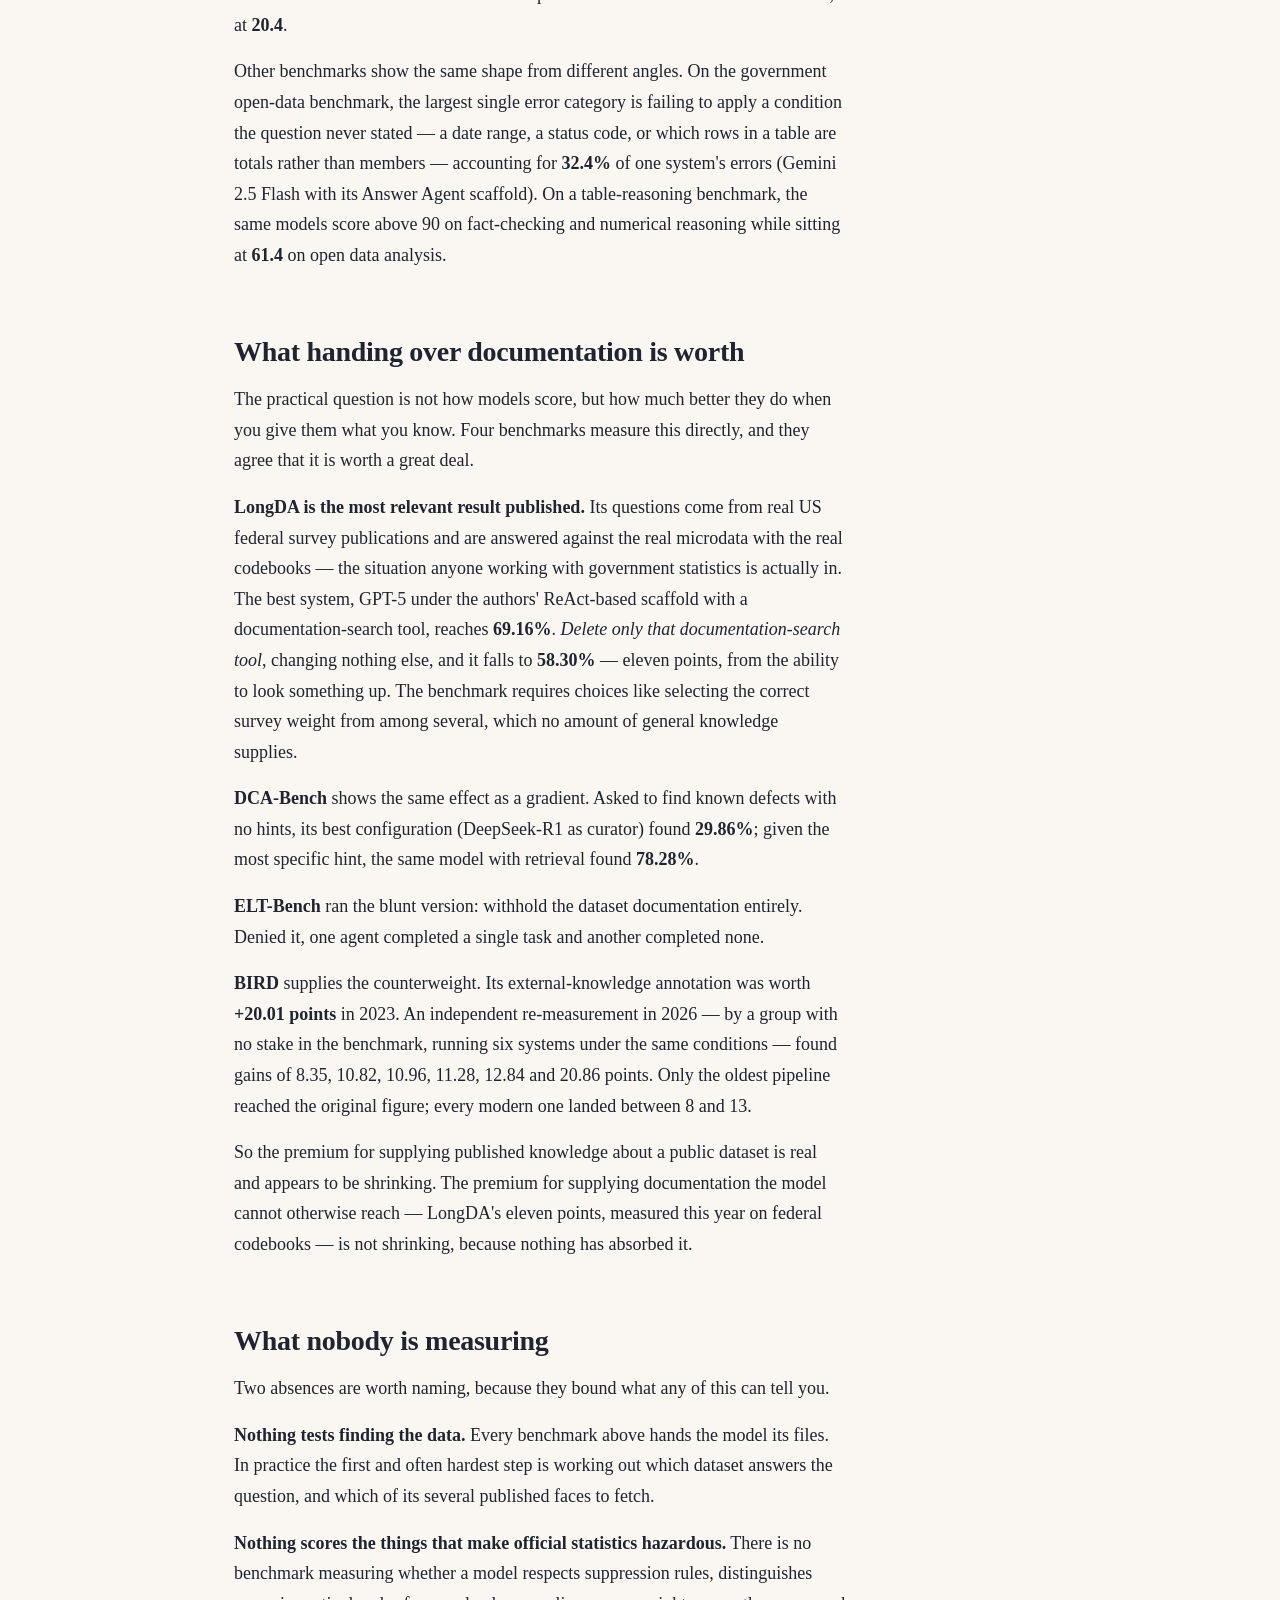
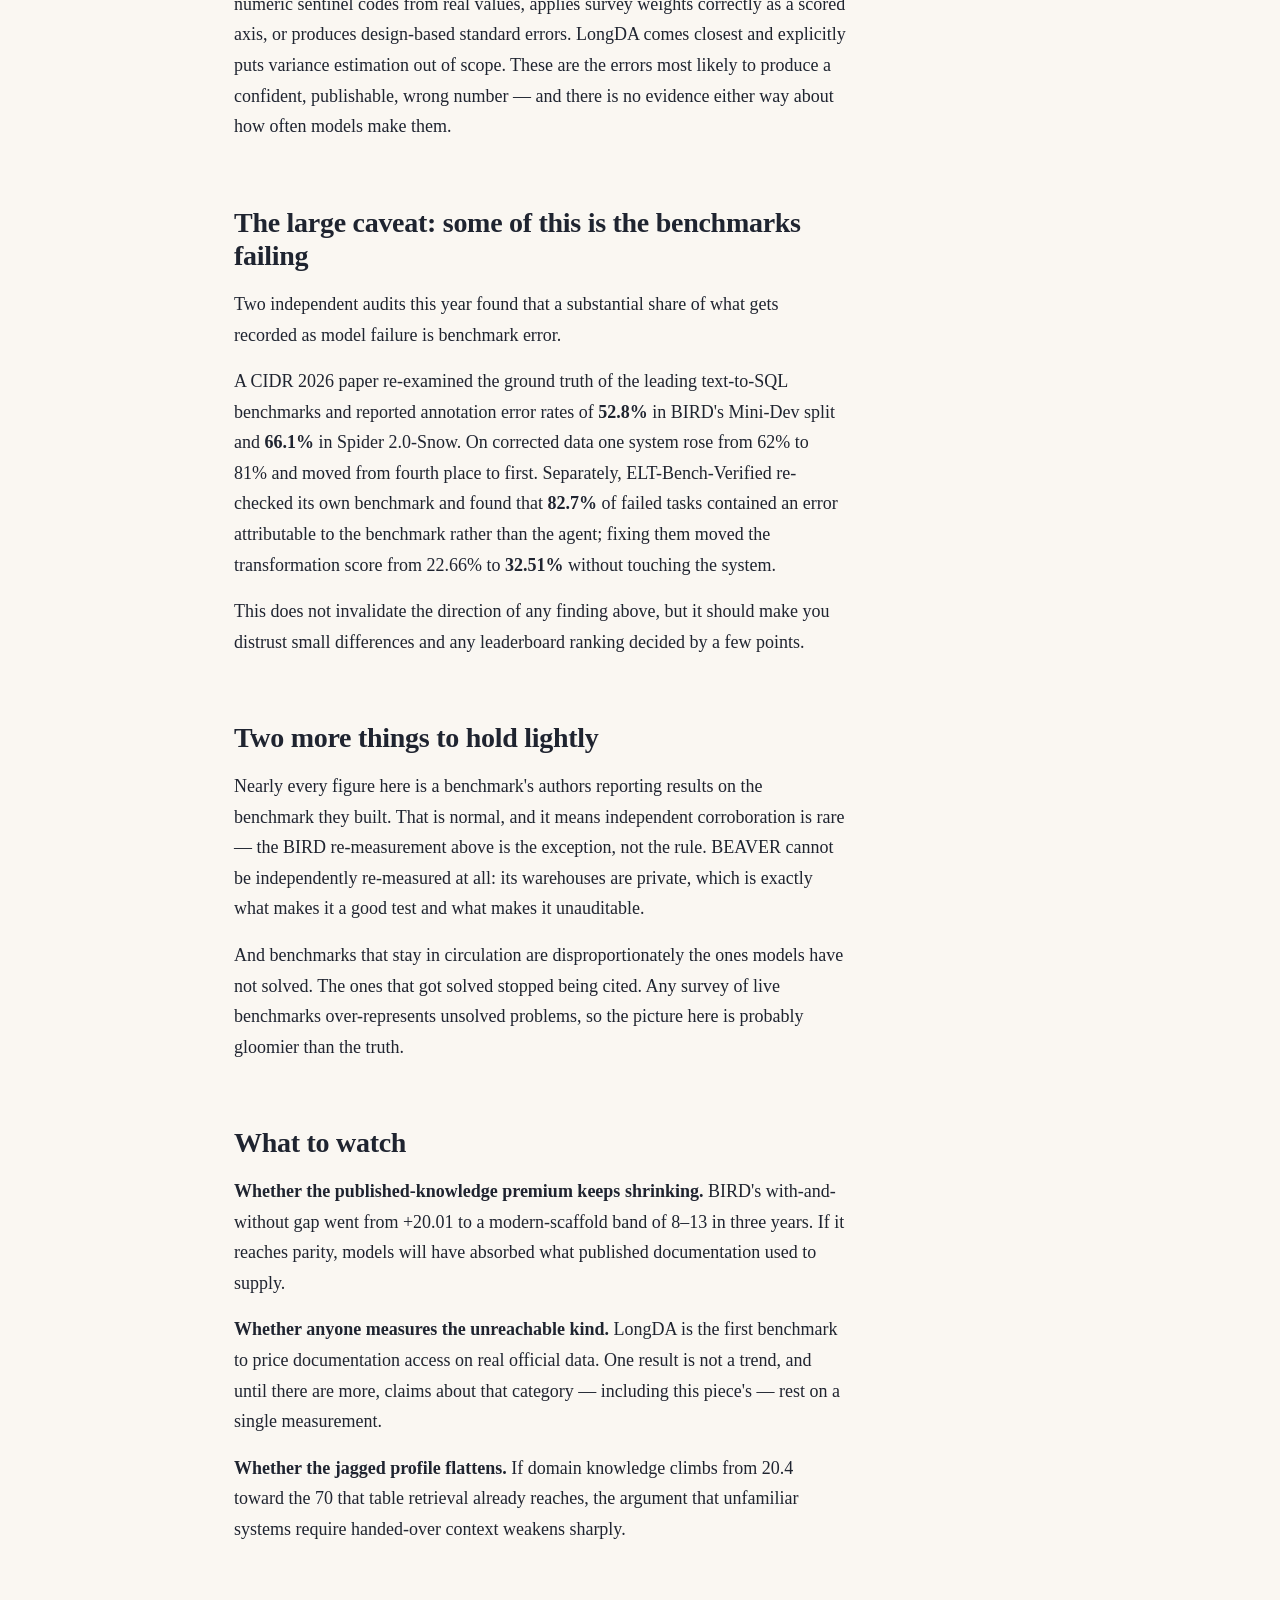
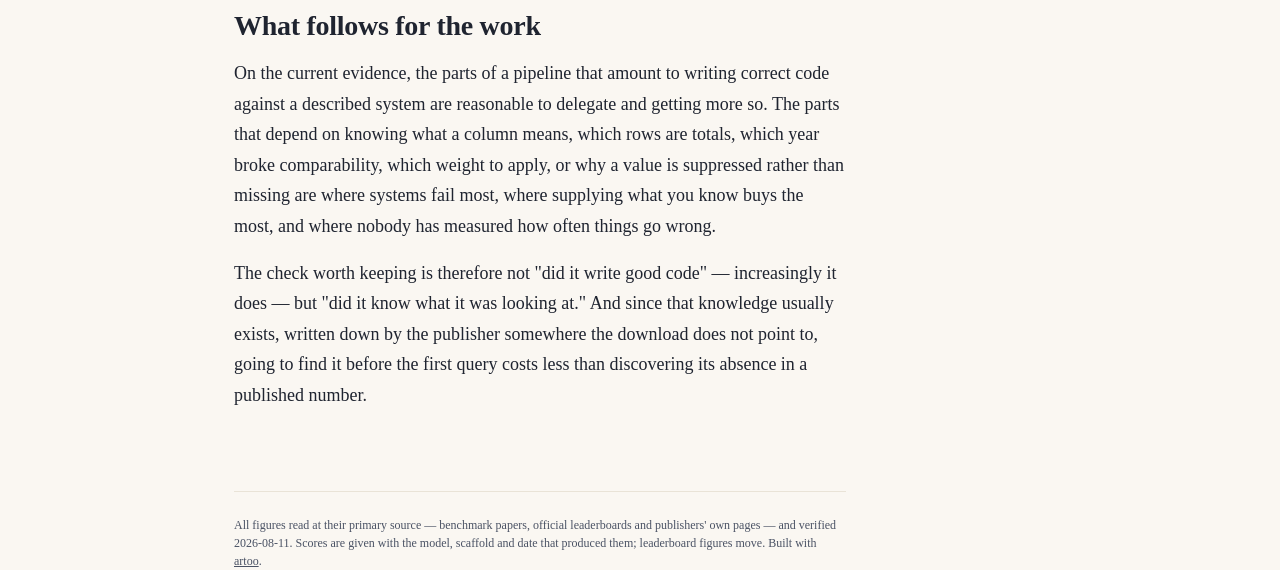
==== commit 76751b59: "Rebuild the review: introduce before citing, name every configuration Restructured against a line-by" ====
--- a/review/site/index.html
+++ b/review/site/index.html
@@ -10,6 +10,17 @@
 <link rel="stylesheet" href="lib/artoo-kit/base.css">
 <link rel="stylesheet" href="lib/artoo-kit/article.css">
 <link rel="stylesheet" href="lib/artoo-kit/components.css">
+<style>
+  .barrow { display: grid; grid-template-columns: 13rem 1fr 3.5rem; gap: .75rem;
+            align-items: center; margin: .3rem 0; font-size: .95rem; }
+  .barrow .track { background: color-mix(in srgb, currentColor 10%, transparent);
+                   height: .85rem; border-radius: 2px; }
+  .barrow .fill { background: currentColor; height: 100%; border-radius: 2px; opacity: .72; }
+  .barrow .val { text-align: right; font-variant-numeric: tabular-nums; }
+  .cov { font-variant-numeric: tabular-nums; }
+  .cov td.y { font-weight: 600; }
+  .muted { opacity: .72; }
+</style>
 </head>
 <body>
 <header class="article-masthead">
@@ -21,238 +32,336 @@
     <div class="article-kicker">research-review</div>
     <h1 class="article-title">Models and data: what changed, what didn&#x27;t, and what to watch</h1>
     <p class="article-dek">How well models actually do the work of getting data in, cleaning it, joining it and querying it — read from the benchmark record rather than from vibes.</p>
-    <p class="article-byline">Published <time datetime="2026-08-11">2026-08-11</time></p>
+    <p class="article-byline">Published <time datetime="2026-08-11">2026-08-11</time> · figures verified 2026-08-11</p>
   </header>
 
   <p class="article-lede">If you are about to point a model at a dataset you
   have not used before, you want to know which parts of that job you can hand
-  over and which parts you still have to check yourself. The benchmark record
-  answers this better than intuition does — but only if you read it with the
-  dates attached, because the answer has changed twice in eighteen months and
-  is still moving.</p>
-
-  <h2>The number that is out of date the moment you quote it</h2>
-
-  <p>In early 2025, DABstep — a benchmark of realistic data-analysis tasks
-  built from a payments company&#x27;s own documentation and files — reported that
-  the best agent scored <strong>14.55%</strong> on its hard split. That number
-  travelled widely. It is a fair description of where things stood when the
-  paper was written.</p>
-
-  <p>By February 2026, the top validated entry on the same hard split was
-  <strong>89.95%</strong>.</p>
-
-  <p>Both numbers are real and they measure the same tasks. Quoting either
-  without its date describes a world that no longer exists. This is the first
-  thing to understand about the current state of models doing data work: the
-  headline capability numbers move fast enough that a citation ages in months,
-  and most of what circulates is a paper baseline being read as a current
-  ceiling.</p>
-
-  <h2>What has actually moved</h2>
+  over and which parts you still have to check yourself. Public benchmarks
+  answer this better than intuition does — but only with the dates, the models
+  and the exact task attached, because all three change the answer.</p>
+
+  <h2>Why a number you read last year is probably wrong</h2>
+
+  <p>Start with one benchmark, because its history shows the problem cleanly.
+  <strong>DABstep</strong> is a set of 450 data-analysis questions built by
+  Adyen, a payments company, from its own internal documentation and files —
+  the kind of task where answering correctly requires reading a manual, not
+  just writing a query. Its questions are split into an <em>easy</em> tier and
+  a <em>hard</em> tier, and the hard tier is where systems separate.</p>
+
+  <p>In April 2025, the best configuration the authors tested — OpenAI&#x27;s
+  o4-mini, prompted to reason, wrapped in a ten-step loop that let it alternate
+  between thinking and running code — scored
+  <strong>14.55%</strong> on the hard tier. That number travelled widely.</p>
+
+  <p>By February 2026, the top entry on DABstep&#x27;s <em>validated</em>
+  leaderboard scored <strong>89.95%</strong> on the same tier. Validated
+  matters: the board has a checked tier and an open one, and the open tier
+  currently contains multiple undisclosed entries claiming 100%, which makes it
+  useless as evidence.</p>
+
+  <p>Two things follow. First, quoting 14.55% today describes a world that
+  ended eighteen months ago. Second, that 89.95% is itself now frozen —
+  DABstep has <strong>closed validation to new submissions</strong> pending a
+  second version, so the number cannot move even if systems improve. A live
+  benchmark and a live leaderboard are not the same thing.</p>
+
+  <p>It is also not one model. The entry is NVIDIA&#x27;s KGMON Data Explorer, a
+  pipeline in which Claude Opus 4.5/4.6 writes helper functions offline, Haiku
+  4.5 executes them, and Opus or Sonnet 4.6 reviews the result. Attributing it
+  to a single model would be wrong, and this is typical. Almost every score in
+  this piece belongs to a <strong>scaffold</strong> — the harness of prompts,
+  tools and retry logic wrapped around one or more models — and swapping the
+  scaffold can matter as much as swapping the model. Where a score is quoted
+  below, the scaffold is named alongside the model.</p>
+
+  <h2>The benchmarks, and what each one actually asks</h2>
+
+  <p>&quot;Can models do data analysis&quot; is too coarse a question to have
+  an answer. The benchmarks below test genuinely different jobs, and a system
+  strong at one can be weak at the next. Here is the cast used in this piece.</p>
+
+  <ul>
+    <li><strong>DABstep</strong> — analysis questions over a firm&#x27;s own files
+    and documentation. Tests whether a model reads the manual.</li>
+    <li><strong>BIRD</strong> — text-to-SQL over 95 databases. Ships an
+    &quot;external knowledge&quot; note with each question, so it can be run
+    with and without domain hints. Scored by <em>execution accuracy</em>: does
+    the generated query return the right rows.</li>
+    <li><strong>Spider 2.0</strong> — text-to-SQL at enterprise scale, on real
+    warehouses averaging hundreds of columns per database. Three tracks: one on
+    Snowflake, one general, and one that asks for a working dbt project — dbt
+    being the tool teams use to define warehouse transformations as version-
+    controlled SQL.</li>
+    <li><strong>BEAVER</strong> — analysis against <em>private</em> company
+    warehouses no model has been trained on. It also scores five sub-skills
+    separately, which is why it is the best evidence about where capability
+    breaks.</li>
+    <li><strong>ELT-Bench</strong> — building a pipeline, not answering a
+    question. ELT is three stages: <em>extract</em> data from sources,
+    <em>load</em> it into a warehouse, then <em>transform</em> it into modelled
+    tables. The stages are scored separately.</li>
+    <li><strong>DCA-Bench</strong> — finding known defects hidden in curated
+    datasets, at four levels of hint, from none to a specific pointer.</li>
+    <li><strong>LongDA</strong> — 505 questions drawn from 30 official
+    publications across 17 US federal surveys, answered against the real
+    microdata <em>and its real codebooks</em>, which average 263,500 tokens.
+    The closest published analogue to working with government statistics.</li>
+    <li><strong>DataGovBench</strong> — question-answering over 178 government
+    open-data files, published July 2026.</li>
+  </ul>
+
+  <p>What each covers, and does not:</p>
+
+  <figure class="article-figure">
+    <table class="cov">
+      <thead>
+        <tr>
+          <th>Benchmark</th><th>Find the data</th><th>Read the docs</th>
+          <th>Understand schema</th><th>Join / match</th><th>Build a pipeline</th>
+          <th>Interpret result</th>
+        </tr>
+      </thead>
+      <tbody>
+        <tr><td>DABstep</td><td>—</td><td class="y">yes</td><td class="y">yes</td><td>—</td><td>—</td><td class="y">yes</td></tr>
+        <tr><td>BIRD</td><td>—</td><td class="y">yes</td><td class="y">yes</td><td class="y">yes</td><td>—</td><td>—</td></tr>
+        <tr><td>Spider 2.0</td><td>—</td><td class="y">yes</td><td class="y">yes</td><td class="y">yes</td><td class="y">yes (dbt track)</td><td>—</td></tr>
+        <tr><td>BEAVER</td><td>—</td><td>—</td><td class="y">yes</td><td class="y">yes</td><td>—</td><td>—</td></tr>
+        <tr><td>ELT-Bench</td><td class="y">yes</td><td class="y">yes</td><td class="y">yes</td><td>—</td><td class="y">yes</td><td>—</td></tr>
+        <tr><td>DCA-Bench</td><td>—</td><td class="y">yes</td><td>—</td><td>—</td><td>—</td><td class="y">yes</td></tr>
+        <tr><td>LongDA</td><td>—</td><td class="y">yes</td><td class="y">yes</td><td>—</td><td>—</td><td class="y">yes</td></tr>
+        <tr><td>DataGovBench</td><td>—</td><td>—</td><td class="y">yes</td><td class="y">yes</td><td>—</td><td class="y">yes</td></tr>
+      </tbody>
+    </table>
+    <figcaption>Coverage, not scores — scores are not comparable across these
+    rows. Note the empty column: almost nothing here tests <em>finding</em> the
+    right dataset in the first place, and only ELT-Bench does so as part of its
+    task.</figcaption>
+  </figure>
+
+  <h2>What has moved since early 2026</h2>
 
   <figure class="article-figure">
     <table>
       <thead>
-        <tr><th>Benchmark</th><th>What it measures</th><th>Score</th><th>Split &amp; date</th></tr>
+        <tr><th>Benchmark &amp; track</th><th>Then</th><th>Now</th><th>System behind &quot;now&quot;</th></tr>
       </thead>
       <tbody>
-        <tr><td>DABstep</td><td>Realistic analysis over a firm&#x27;s own docs and files</td><td>14.55%</td><td>Hard, paper baseline, Q1 2025</td></tr>
-        <tr><td>DABstep</td><td>Same tasks, same split</td><td>89.95%</td><td>Hard, validated leaderboard, 2026-02-22</td></tr>
-        <tr><td>ELT-Bench</td><td>Building an extract-and-load pipeline end to end</td><td>37%</td><td>Extract/load stage, 2025</td></tr>
-        <tr><td>ELT-Bench-Verified</td><td>Same framework, newer model only</td><td>96%</td><td>Extract/load stage, 2026</td></tr>
-        <tr><td>ELT-Bench</td><td>Generating the transformation models</td><td>3.9%</td><td>Best agent, 2025</td></tr>
-        <tr><td>BEAVER</td><td>Analysis against private warehouses, unaided</td><td>10.8%</td><td>Best model end-to-end</td></tr>
-        <tr><td>BEAVER</td><td>Same, handed every subtask annotation</td><td>30.1%</td><td>Best model; 25.9% for the best method averaged across models</td></tr>
+        <tr>
+          <td>Spider 2.0-Lite</td>
+          <td>60.15 (2026-02)</td><td><strong>76.23</strong> (2026-07-28)</td>
+          <td>Tianqiong Data Agent + GLM 5.2</td>
+        </tr>
+        <tr>
+          <td>ELT-Bench, extract &amp; load</td>
+          <td>37% (Sonnet 3.5)</td><td><strong>96%</strong> (2026-03-31)</td>
+          <td>SWE-Agent + Claude Sonnet 4.5 — model change only</td>
+        </tr>
+        <tr>
+          <td>ELT-Bench, transformation</td>
+          <td>3.9% (2025)</td><td><strong>22.66%</strong> (2026-03-31)</td>
+          <td>SWE-Agent + Claude Sonnet 4.5</td>
+        </tr>
+        <tr>
+          <td>BIRD, single trained model</td>
+          <td>77.14 (2026-03-12)</td><td><strong>80.04</strong> (2026-06-03)</td>
+          <td>Gemini-SQL2</td>
+        </tr>
+        <tr class="muted">
+          <td>BIRD, test with oracle knowledge</td>
+          <td>81.95 (2025-12-16)</td><td>81.95 — unbeaten</td>
+          <td>AskData + GPT-4o; 15 newer entries, none ahead</td>
+        </tr>
+        <tr class="muted">
+          <td>DABstep, hard (validated)</td>
+          <td>89.95 (2026-02-22)</td><td>89.95 — board closed</td>
+          <td>NVIDIA KGMON, multi-model pipeline</td>
+        </tr>
+        <tr class="muted">
+          <td>BEAVER, end-to-end</td>
+          <td>—</td><td><strong>11.4%</strong> (2026-05-13, v3)</td>
+          <td>ReFoRCE + Claude-4.5-Sonnet</td>
+        </tr>
       </tbody>
     </table>
-    <figcaption>Scores are not comparable across rows — different tasks,
-    different scoring, different data. Read each row against the other row for
-    the same benchmark and split. Every figure is the benchmark authors&#x27; own
-    reporting unless noted.</figcaption>
+    <figcaption>Greyed rows have not improved. Compare only within a row —
+    across rows the tasks, data and scoring all differ.</figcaption>
   </figure>
 
-  <p>The pattern is that the tasks closest to <em>writing correct code against
-  a described system</em> have improved dramatically, and the tasks that
-  require holding a whole unfamiliar warehouse in mind have not. Extract and
-  load went from a third to nearly all of the way in one model generation; its
-  own authors now describe that stage as largely solved. Transformation — the
-  part where you decide what the numbers mean — sat at <strong>3.9%</strong>
-  in the same benchmark.</p>
-
-  <p>BEAVER is the clearest limit case, because its warehouses are private and
-  nothing in any model&#x27;s training data describes them. Unaided, the best model
-  finishes about one task in nine. Handed every subtask annotation the
-  benchmark can supply, it finishes about three in ten. That gap between
-  &quot;told nothing&quot; and &quot;told everything&quot; is real and large;
-  what survives it is larger still.</p>
-
-  <h2>What supplying knowledge is worth, and whether that is changing</h2>
-
-  <p>The more useful question for someone deciding what to delegate is not how
-  well a model scores, but how much better it does when you hand it what you
-  know.</p>
-
-  <p>Three benchmarks answer this directly. DCA-Bench asks agents to find known
-  defects in curated datasets, at four levels of hint. Unaided, across five
-  configurations, agents found between <strong>10.86% and 29.86%</strong> of
-  them. At the top of the hint ladder — told which file and roughly what to
-  look for — the same agents found between <strong>67.42% and 78.28%</strong>.
-  A two-and-a-half to six-fold improvement, from information the person
-  handing it over already had.</p>
-
-  <p>ELT-Bench ran the cleaner experiment: withhold the dataset documentation
-  entirely. Denied it, one agent completed <strong>one</strong> task and
-  another completed <strong>none</strong>. This is the strongest available
-  statement that the knowledge is not already inside the model.</p>
-
-  <p>BIRD, a text-to-SQL benchmark, measured the same thing on a different
-  axis: it ships an &quot;external knowledge&quot; annotation with each
-  question, and in 2023 supplying it was worth <strong>+20.01 points</strong>
-  of execution accuracy.</p>
-
-  <p>That last number is the one worth watching, because it has moved — and
-  the direction is the opposite of the DABstep story. An independent
-  re-measurement in 2026, by a group with no stake in BIRD, ran six systems on
-  the same data under the same with-and-without conditions. The gains were
-  <strong>8.35, 10.82, 10.96, 11.28, 12.84 and 20.86 points</strong>. Only the
-  oldest pipeline in the set reached the original figure; every modern scaffold
-  landed between 8 and 13.</p>
-
-  <p>So supplying documented knowledge about a public dataset is still worth
-  roughly a tenth of the score. It was worth twice that three years ago. The
-  same audit found that about 7% of the benchmark&#x27;s own knowledge annotations
-  are themselves wrong, which is a reminder that the 2023 baseline is not a
-  fixed point either.</p>
-
-  <h2>The distinction that survives</h2>
-
-  <p>It would be easy to read the BIRD result as models absorbing what
-  documentation used to supply, and to conclude that the value of writing
-  things down is on a countdown. That reading goes further than the evidence
-  does, for a reason worth being precise about.</p>
-
-  <p>Every benchmark that measures the value of supplied knowledge supplies
-  <strong>published</strong> knowledge, about a <strong>public</strong>
-  dataset, of the kind a model has plausibly already read. BIRD&#x27;s external
-  knowledge is an annotation about a public database. DABstep&#x27;s context is a
-  documentation set the benchmark ships. That those gains narrow as models
-  absorb more of the web is expected, and is roughly what the numbers show.</p>
-
-  <p>What no benchmark has measured is the other kind. In a survey of twenty
-  widely used open datasets, <strong>nineteen</strong> publishers shipped some
-  form of non-data guidance and <strong>eighteen</strong> shipped guidance that
-  changes what a reader may honestly claim — a comparability break, a
-  suppression rule, a universe change. Only <strong>seven</strong> put it
-  anywhere a program holding the download URL would encounter it. The rest sits
-  in a tab inside a workbook, a footnote attached to a portal record reachable
-  only through an undocumented endpoint, or a technical manual on a host that
-  refuses automated clients.</p>
-
-  <p>One state education agency published a spreadsheet whose first tab, of
-  sixty-three, is titled <em>Important 2020-2021 Notes - Please Read Before
-  Using Data in this Database</em>, and says that pandemic-year discipline
-  figures may not be comparable to adjacent years. Nothing in the values
-  announces that the tab exists. A model that has never seen that file cannot
-  know it, and a model that fetches the file by URL will not open it.</p>
-
-  <p>This is a different problem from capability, and it is not obviously on
-  the same curve. Whether it is on <em>any</em> curve is unknown, because
-  nobody has built the benchmark that would tell us.</p>
-
-  <h2>Where the failures actually are</h2>
-
-  <p>When agents fail at data work, the failures are not evenly distributed.
-  In a hand-classified set of 4,602 text-to-SQL failures, <strong>81.2%</strong>
-  of execution failures came down to schema linking — picking the wrong column,
-  or inventing one. BIRD attributes <strong>41.6%</strong> of its errors to the
-  same cause; Spider 2.0, <strong>27.6%</strong>; BEAVER, <strong>35.2%</strong>.
-  It is the most-measured failure in the literature, and it is a failure of
-  knowing what the columns mean.</p>
-
-  <p>On government open data specifically, the largest single error category is
-  failing to apply a condition the question did not state — a date range, a
-  status filter, or a universe restriction such as which rows in a table are
-  totals rather than members. That category accounts for
-  <strong>32.4%</strong> of one model-and-scaffold pair&#x27;s errors in a 2026
-  benchmark of 178 government datasets. The same benchmark discarded
-  <strong>29.9%</strong> of its candidate questions during construction, and
-  reports that over half required knowledge external to the files.</p>
-
-  <p>Both categories describe the same underlying situation. The model can
-  write the query. What it cannot do is know, from the file alone, which column
-  means what and which rows it is allowed to add up.</p>
+  <p>The pattern: work that amounts to writing correct code against a described
+  system has improved sharply, sometimes on a model upgrade alone. ELT-Bench&#x27;s
+  extract-and-load stage went from a third to nearly all of the way with no
+  change but a newer Claude, and its authors now describe that stage as largely
+  solved. Work that requires understanding an unfamiliar system has barely
+  moved: the transformation stage of the same benchmark, where you decide what
+  the numbers mean, sits at <strong>22.66%</strong>.</p>
+
+  <h2>Where capability is jagged</h2>
+
+  <p>BEAVER is the most informative benchmark here because it scores five
+  sub-skills separately on the same tasks. Its warehouses are private company
+  systems, so nothing in any model&#x27;s training data describes them — which is
+  what makes the profile below a clean read on what models can work out from a
+  schema alone.</p>
+
+  <figure class="article-figure">
+    <div style="color: var(--ink, currentColor)">
+      <div class="barrow"><span>Table retrieval</span><span class="track"><span class="fill" style="width:70.1%"></span></span><span class="val">70.1</span></div>
+      <div class="barrow"><span>Column mapping</span><span class="track"><span class="fill" style="width:61.6%"></span></span><span class="val">61.6</span></div>
+      <div class="barrow"><span>Query decomposition</span><span class="track"><span class="fill" style="width:50.8%"></span></span><span class="val">50.8</span></div>
+      <div class="barrow"><span>Join keys</span><span class="track"><span class="fill" style="width:35.5%"></span></span><span class="val">35.5</span></div>
+      <div class="barrow"><span>Domain knowledge</span><span class="track"><span class="fill" style="width:20.4%"></span></span><span class="val">20.4</span></div>
+    </div>
+    <figcaption>BEAVER v3 sub-skill scores, <strong>averaged across seven
+    models</strong> (2026-05-13) — a profile of the field, not of one system.
+    Measured as F1, which balances how much of the right answer was found
+    against how much of what was returned was right; 100 is perfect.
+    The gradient runs from what a schema tells you to what only a person can.</figcaption>
+  </figure>
+
+  <p>The order is the finding. Picking the right table is largely solvable from
+  the schema. Picking the right join key is much harder, because a schema rarely
+  says which of several plausible columns actually relates two tables. And
+  domain knowledge — what a column <em>means</em> in the business that produced
+  it — is where models do worst, at <strong>20.4</strong>.</p>
+
+  <p>Other benchmarks show the same shape from different angles. On the
+  government open-data benchmark, the largest single error category is failing
+  to apply a condition the question never stated — a date range, a status code,
+  or which rows in a table are totals rather than members — accounting for
+  <strong>32.4%</strong> of one system&#x27;s errors (Gemini 2.5 Flash with its
+  Answer Agent scaffold). On a table-reasoning benchmark, the same models score
+  above 90 on fact-checking and numerical reasoning while sitting at
+  <strong>61.4</strong> on open data analysis.</p>
+
+  <h2>What handing over documentation is worth</h2>
+
+  <p>The practical question is not how models score, but how much better they
+  do when you give them what you know. Four benchmarks measure this directly,
+  and they agree that it is worth a great deal.</p>
+
+  <p><strong>LongDA is the most relevant result published.</strong> Its
+  questions come from real US federal survey publications and are answered
+  against the real microdata with the real codebooks — the situation anyone
+  working with government statistics is actually in. The best system, GPT-5
+  under the authors&#x27; ReAct-based scaffold with a documentation-search tool,
+  reaches <strong>69.16%</strong>. <em>Delete only that documentation-search
+  tool</em>, changing nothing else, and it falls to <strong>58.30%</strong> —
+  eleven points, from the ability to look something up. The benchmark requires
+  choices like selecting the correct survey weight from among several, which no
+  amount of general knowledge supplies.</p>
+
+  <p><strong>DCA-Bench</strong> shows the same effect as a gradient. Asked to
+  find known defects with no hints, its best configuration (DeepSeek-R1 as
+  curator) found <strong>29.86%</strong>; given the most specific hint, the same
+  model with retrieval found <strong>78.28%</strong>.</p>
+
+  <p><strong>ELT-Bench</strong> ran the blunt version: withhold the dataset
+  documentation entirely. Denied it, one agent completed a single task and
+  another completed none.</p>
+
+  <p><strong>BIRD</strong> supplies the counterweight. Its external-knowledge
+  annotation was worth <strong>+20.01 points</strong> in 2023. An independent
+  re-measurement in 2026 — by a group with no stake in the benchmark, running
+  six systems under the same conditions — found gains of 8.35, 10.82, 10.96,
+  11.28, 12.84 and 20.86 points. Only the oldest pipeline reached the original
+  figure; every modern one landed between 8 and 13.</p>
+
+  <p>So the premium for supplying published knowledge about a public dataset is
+  real and appears to be shrinking. The premium for supplying documentation the
+  model cannot otherwise reach — LongDA&#x27;s eleven points, measured this year on
+  federal codebooks — is not shrinking, because nothing has absorbed it.</p>
+
+  <h2>What nobody is measuring</h2>
+
+  <p>Two absences are worth naming, because they bound what any of this can
+  tell you.</p>
+
+  <p><strong>Nothing tests finding the data.</strong> Every benchmark above
+  hands the model its files. In practice the first and often hardest step is
+  working out which dataset answers the question, and which of its several
+  published faces to fetch.</p>
+
+  <p><strong>Nothing scores the things that make official statistics
+  hazardous.</strong> There is no benchmark measuring whether a model respects
+  suppression rules, distinguishes numeric sentinel codes from real values,
+  applies survey weights correctly as a scored axis, or produces design-based
+  standard errors. LongDA comes closest and explicitly puts variance estimation
+  out of scope. These are the errors most likely to produce a confident,
+  publishable, wrong number — and there is no evidence either way about how
+  often models make them.</p>
+
+  <h2>The large caveat: some of this is the benchmarks failing</h2>
+
+  <p>Two independent audits this year found that a substantial share of what
+  gets recorded as model failure is benchmark error.</p>
+
+  <p>A CIDR 2026 paper re-examined the ground truth of the leading text-to-SQL
+  benchmarks and reported annotation error rates of <strong>52.8%</strong> in
+  BIRD&#x27;s Mini-Dev split and <strong>66.1%</strong> in Spider 2.0-Snow. On
+  corrected data one system rose from 62% to 81% and moved from fourth place to
+  first. Separately, ELT-Bench-Verified re-checked its own benchmark and found
+  that <strong>82.7%</strong> of failed tasks contained an error attributable to
+  the benchmark rather than the agent; fixing them moved the transformation
+  score from 22.66% to <strong>32.51%</strong> without touching the system.</p>
+
+  <p>This does not invalidate the direction of any finding above, but it should
+  make you distrust small differences and any leaderboard ranking decided by a
+  few points.</p>
+
+  <h2>Two more things to hold lightly</h2>
+
+  <p>Nearly every figure here is a benchmark&#x27;s authors reporting results on
+  the benchmark they built. That is normal, and it means independent
+  corroboration is rare — the BIRD re-measurement above is the exception, not
+  the rule. BEAVER cannot be independently re-measured at all: its warehouses
+  are private, which is exactly what makes it a good test and what makes it
+  unauditable.</p>
+
+  <p>And benchmarks that stay in circulation are disproportionately the ones
+  models have not solved. The ones that got solved stopped being cited. Any
+  survey of live benchmarks over-represents unsolved problems, so the picture
+  here is probably gloomier than the truth.</p>
 
   <h2>What to watch</h2>
 
-  <p>Three things would change this picture, and each is observable.</p>
-
-  <p><strong>Whether the knowledge premium keeps narrowing.</strong> BIRD&#x27;s
-  with-and-without gap is the cleanest published measure of what documentation
-  buys. It went from +20.01 to a modern-scaffold band of 8&ndash;13 in three
-  years. If it reaches parity, models will have absorbed what published
-  documentation used to supply, and the case for writing down anything already
-  on the web weakens considerably.</p>
-
-  <p><strong>Whether anyone measures local knowledge.</strong> No benchmark
-  currently tests a model against a dataset whose caveats exist only in a
-  publisher&#x27;s workbook tab or a maintainer&#x27;s parser comment. Until one does,
-  claims in either direction about that category — including the one this piece
-  makes — rest on inference rather than measurement.</p>
-
-  <p><strong>Whether the ceiling moves.</strong> BEAVER&#x27;s private warehouses
-  are the hardest published case, and the gap between fully annotated and
-  unaided has stayed wide. If a model closes it without annotations, the
-  argument that unfamiliar systems require handed-over context weakens
-  regardless of what happens to the benchmarks above.</p>
-
-  <h2>What this evidence cannot tell you</h2>
-
-  <p>Nearly every figure here is a benchmark&#x27;s authors reporting results on
-  the benchmark they built. That is normal for the field and it is not a reason
-  to dismiss the numbers, but it means independent corroboration is rare: in the
-  set behind this piece, exactly one measurement was made by a party with no
-  stake in the benchmark it re-measured. BEAVER cannot be independently
-  re-measured at all, because its warehouses are private — the property that
-  makes it a good test also makes it unauditable.</p>
-
-  <p>Benchmarks also measure benchmark tasks. Scores on curated questions with
-  known answers say less about an open-ended analysis than their precision
-  suggests, and several of these benchmarks have had their ground truth
-  disputed by their own communities.</p>
-
-  <p>There is a survivorship problem too. Benchmarks that stay in circulation
-  are disproportionately the ones models have not solved; the ones that got
-  solved stopped being cited. A survey of live benchmarks over-represents
-  unsolved problems by construction, which means the picture here is probably
-  more pessimistic about current capability than the truth.</p>
-
-  <p>And the central distinction of this piece — published knowledge closing,
-  local knowledge untouched — may be a timing argument in disguise. If a future
-  model has crawled enough of the web to know that education workbook&#x27;s first
-  tab, local knowledge simply becomes published knowledge on a lag. The
-  counter-argument is narrow and technical: the tab in question sits inside an
-  <code>.xlsx</code> behind a JavaScript-rendered index, which is a claim about
-  crawlability rather than about intelligence.</p>
+  <p><strong>Whether the published-knowledge premium keeps shrinking.</strong>
+  BIRD&#x27;s with-and-without gap went from +20.01 to a modern-scaffold band of
+  8–13 in three years. If it reaches parity, models will have absorbed what
+  published documentation used to supply.</p>
+
+  <p><strong>Whether anyone measures the unreachable kind.</strong> LongDA is
+  the first benchmark to price documentation access on real official data. One
+  result is not a trend, and until there are more, claims about that category —
+  including this piece&#x27;s — rest on a single measurement.</p>
+
+  <p><strong>Whether the jagged profile flattens.</strong> If domain knowledge
+  climbs from 20.4 toward the 70 that table retrieval already reaches, the
+  argument that unfamiliar systems require handed-over context weakens sharply.</p>
 
   <h2>What follows for the work</h2>
 
-  <p>If you are deciding what to delegate: the parts of a pipeline that amount
-  to writing correct code against a described system are, on the current
-  evidence, reasonable to hand over and getting more so. The parts that depend
-  on knowing what a column means, which rows are totals, which year broke
-  comparability, or why a value is suppressed rather than missing are where
-  agents fail most and where supplying what you know still buys the most.</p>
-
-  <p>The practical consequence is that the check worth keeping is not
-  &quot;did it write good code&quot; but &quot;did it know what it was looking
-  at.&quot; And since the publisher usually wrote that down somewhere the
-  download does not point, the cheapest useful habit available is going to find
-  it before the first fetch rather than after the first wrong number.</p>
+  <p>On the current evidence, the parts of a pipeline that amount to writing
+  correct code against a described system are reasonable to delegate and
+  getting more so. The parts that depend on knowing what a column means, which
+  rows are totals, which year broke comparability, which weight to apply, or why
+  a value is suppressed rather than missing are where systems fail most, where
+  supplying what you know buys the most, and where nobody has measured how often
+  things go wrong.</p>
+
+  <p>The check worth keeping is therefore not &quot;did it write good
+  code&quot; — increasingly it does — but &quot;did it know what it was looking
+  at.&quot; And since that knowledge usually exists, written down by the
+  publisher somewhere the download does not point to, going to find it before
+  the first query costs less than discovering its absence in a published
+  number.</p>
 
   <footer class="colophon">
-    Figures cited from primary sources — benchmark papers, validated
-    leaderboards, and publishers&#x27; own pages — read at source and dated.
+    All figures read at their primary source — benchmark papers, official
+    leaderboards and publishers&#x27; own pages — and verified 2026-08-11. Scores
+    are given with the model, scaffold and date that produced them; leaderboard
+    figures move.
     Built with <a href="https://github.com/lavallee/artoo">artoo</a>.
   </footer>
 </main>
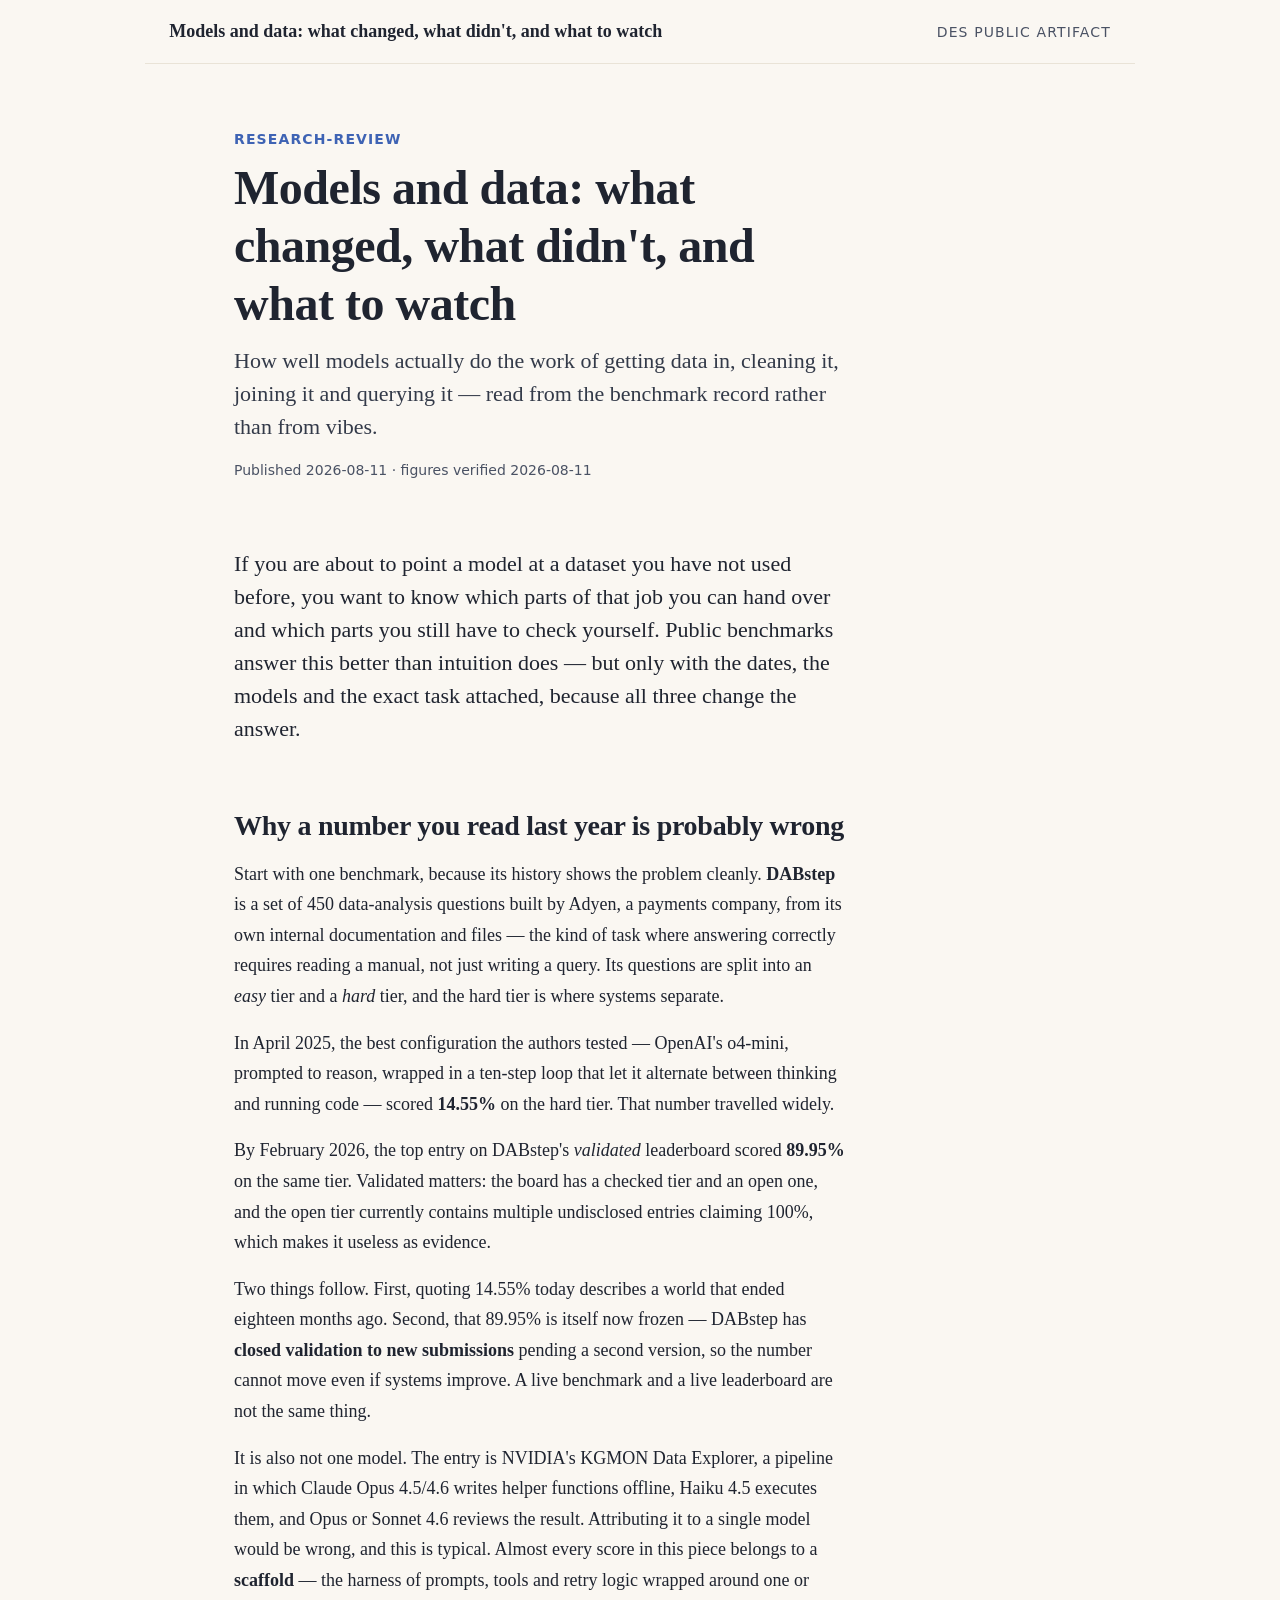
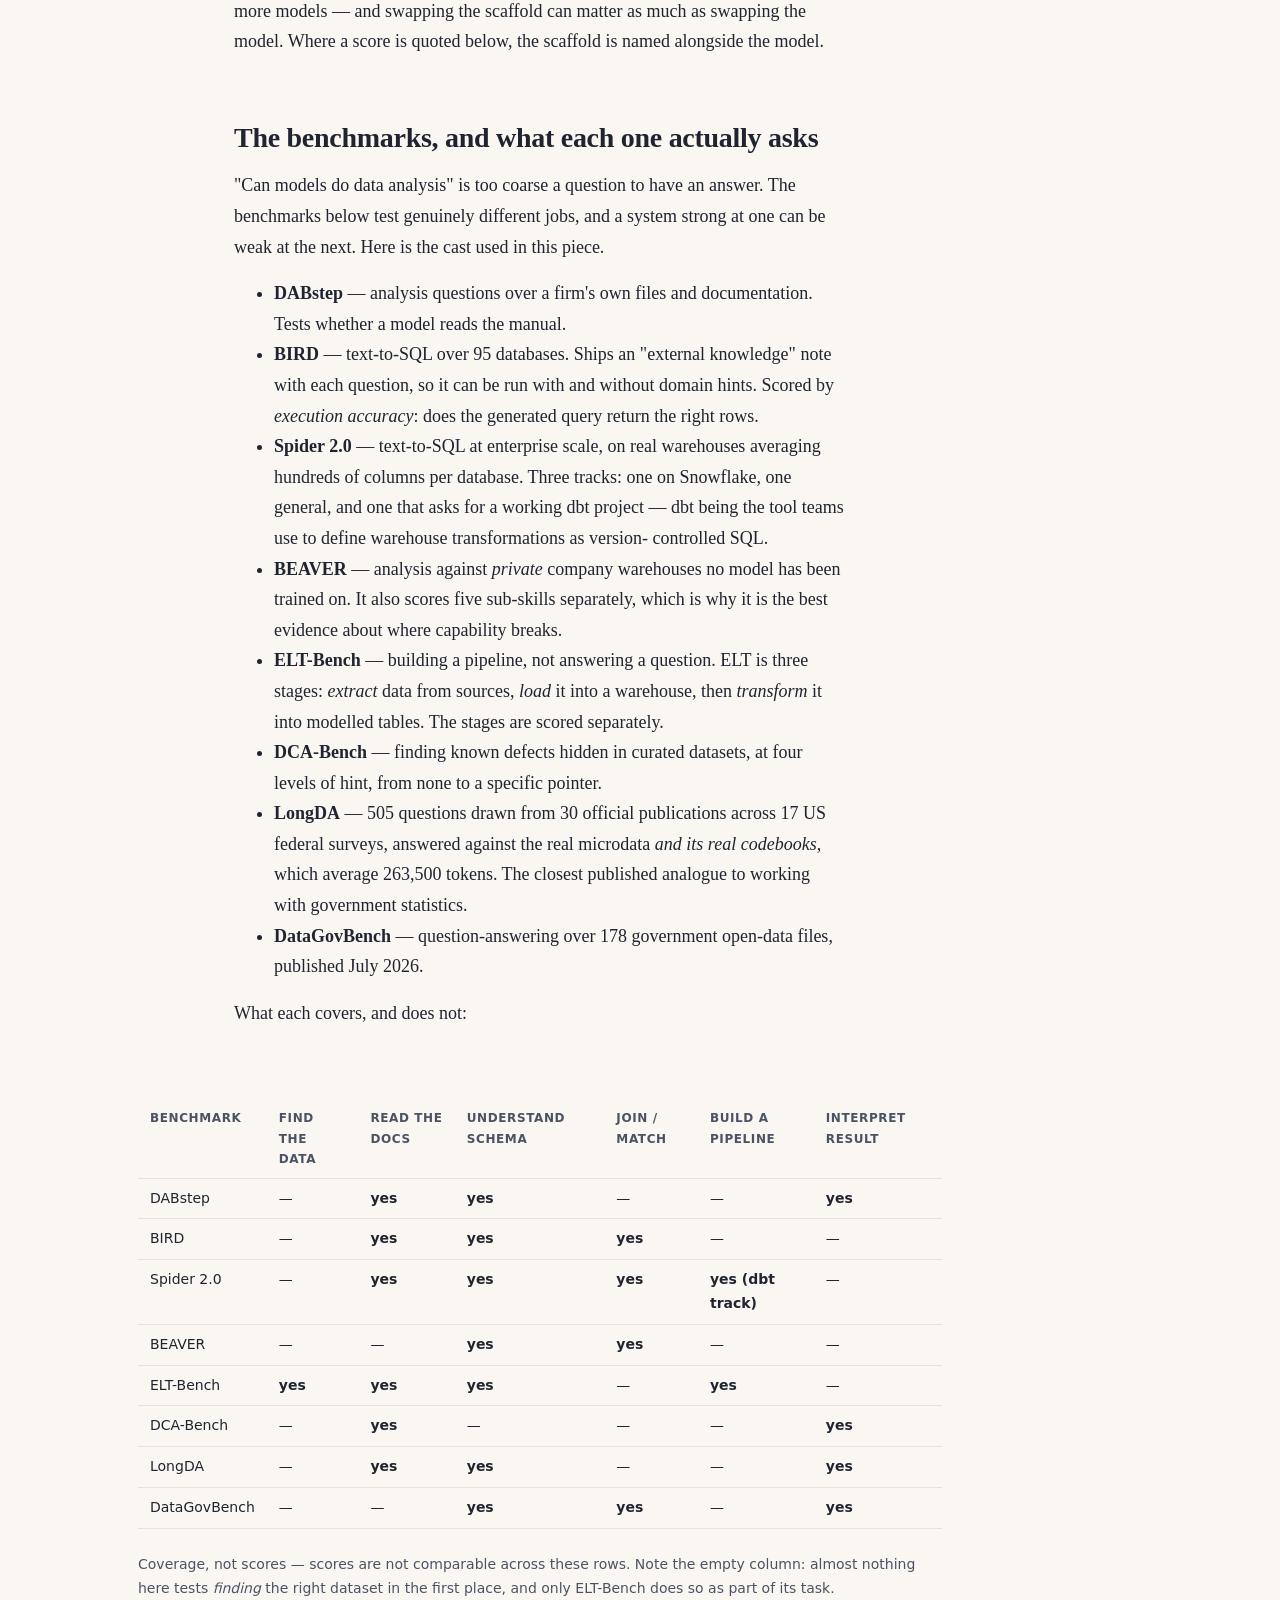
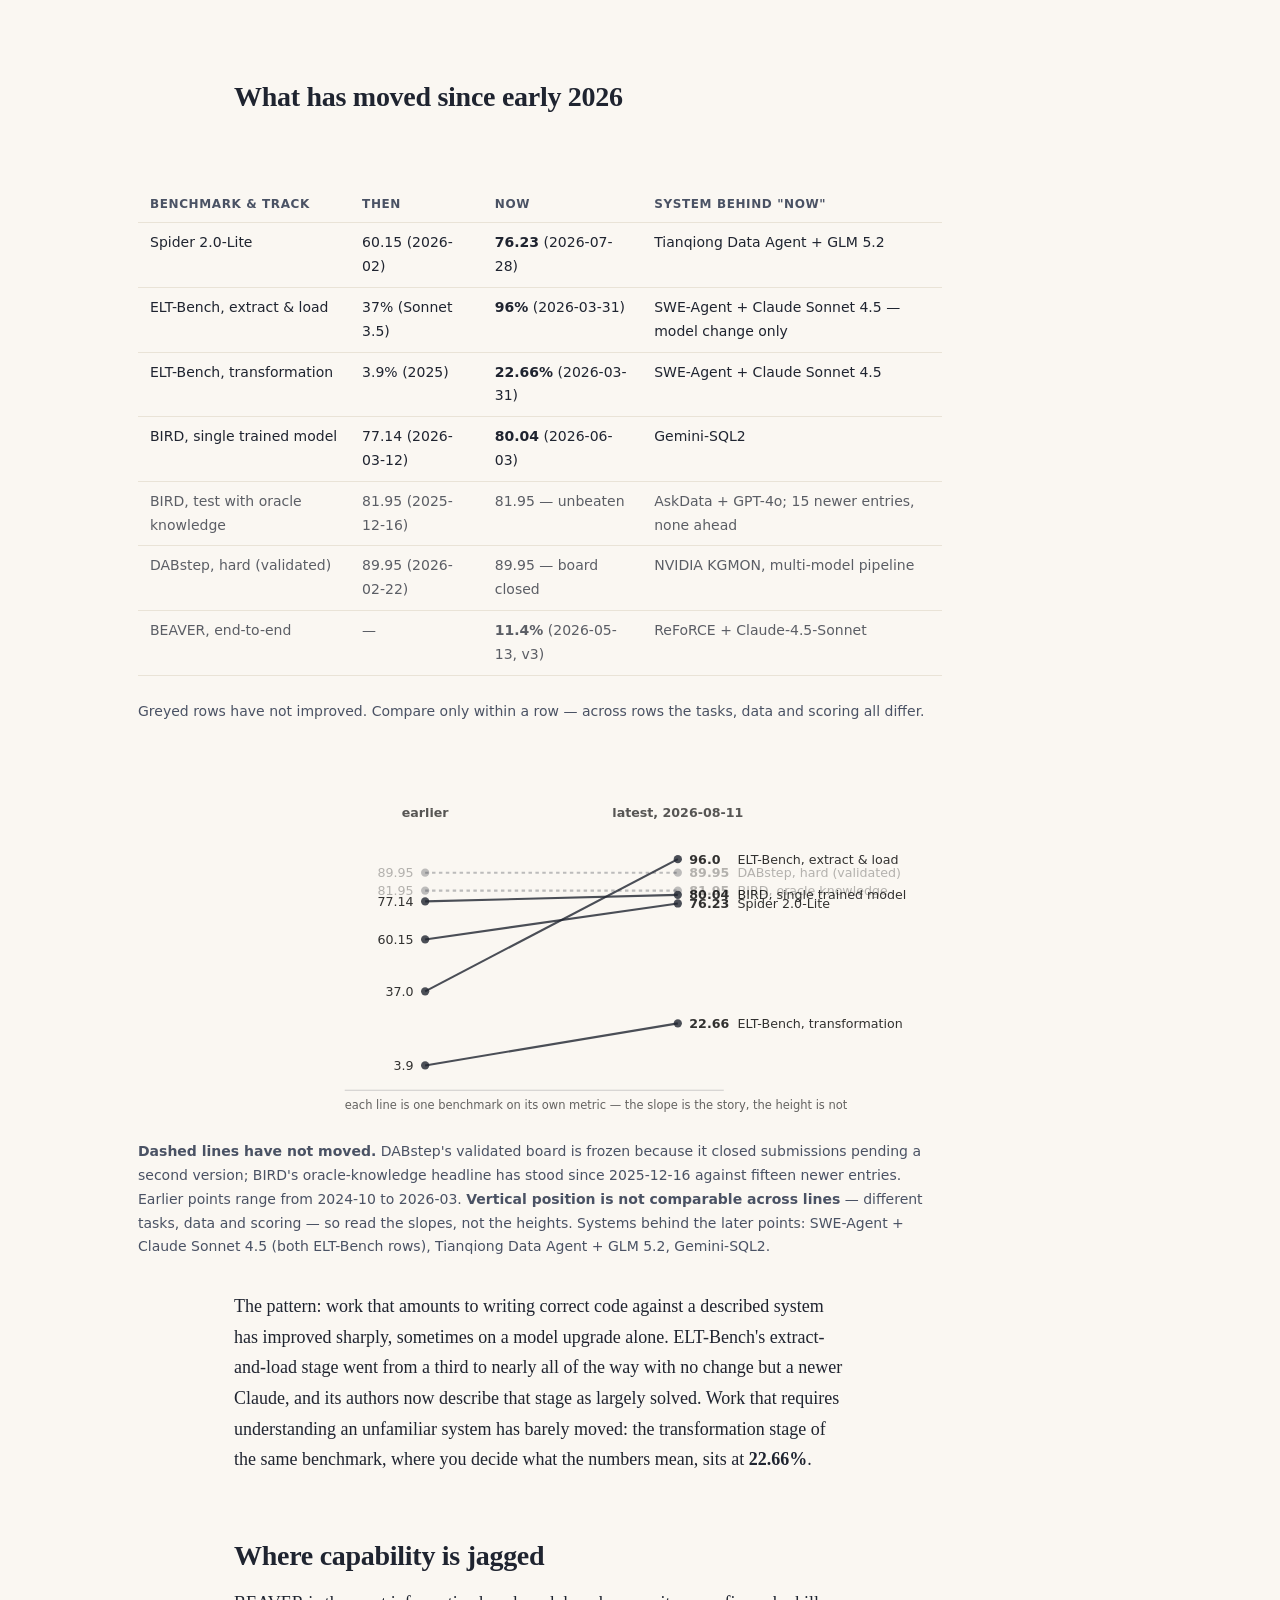
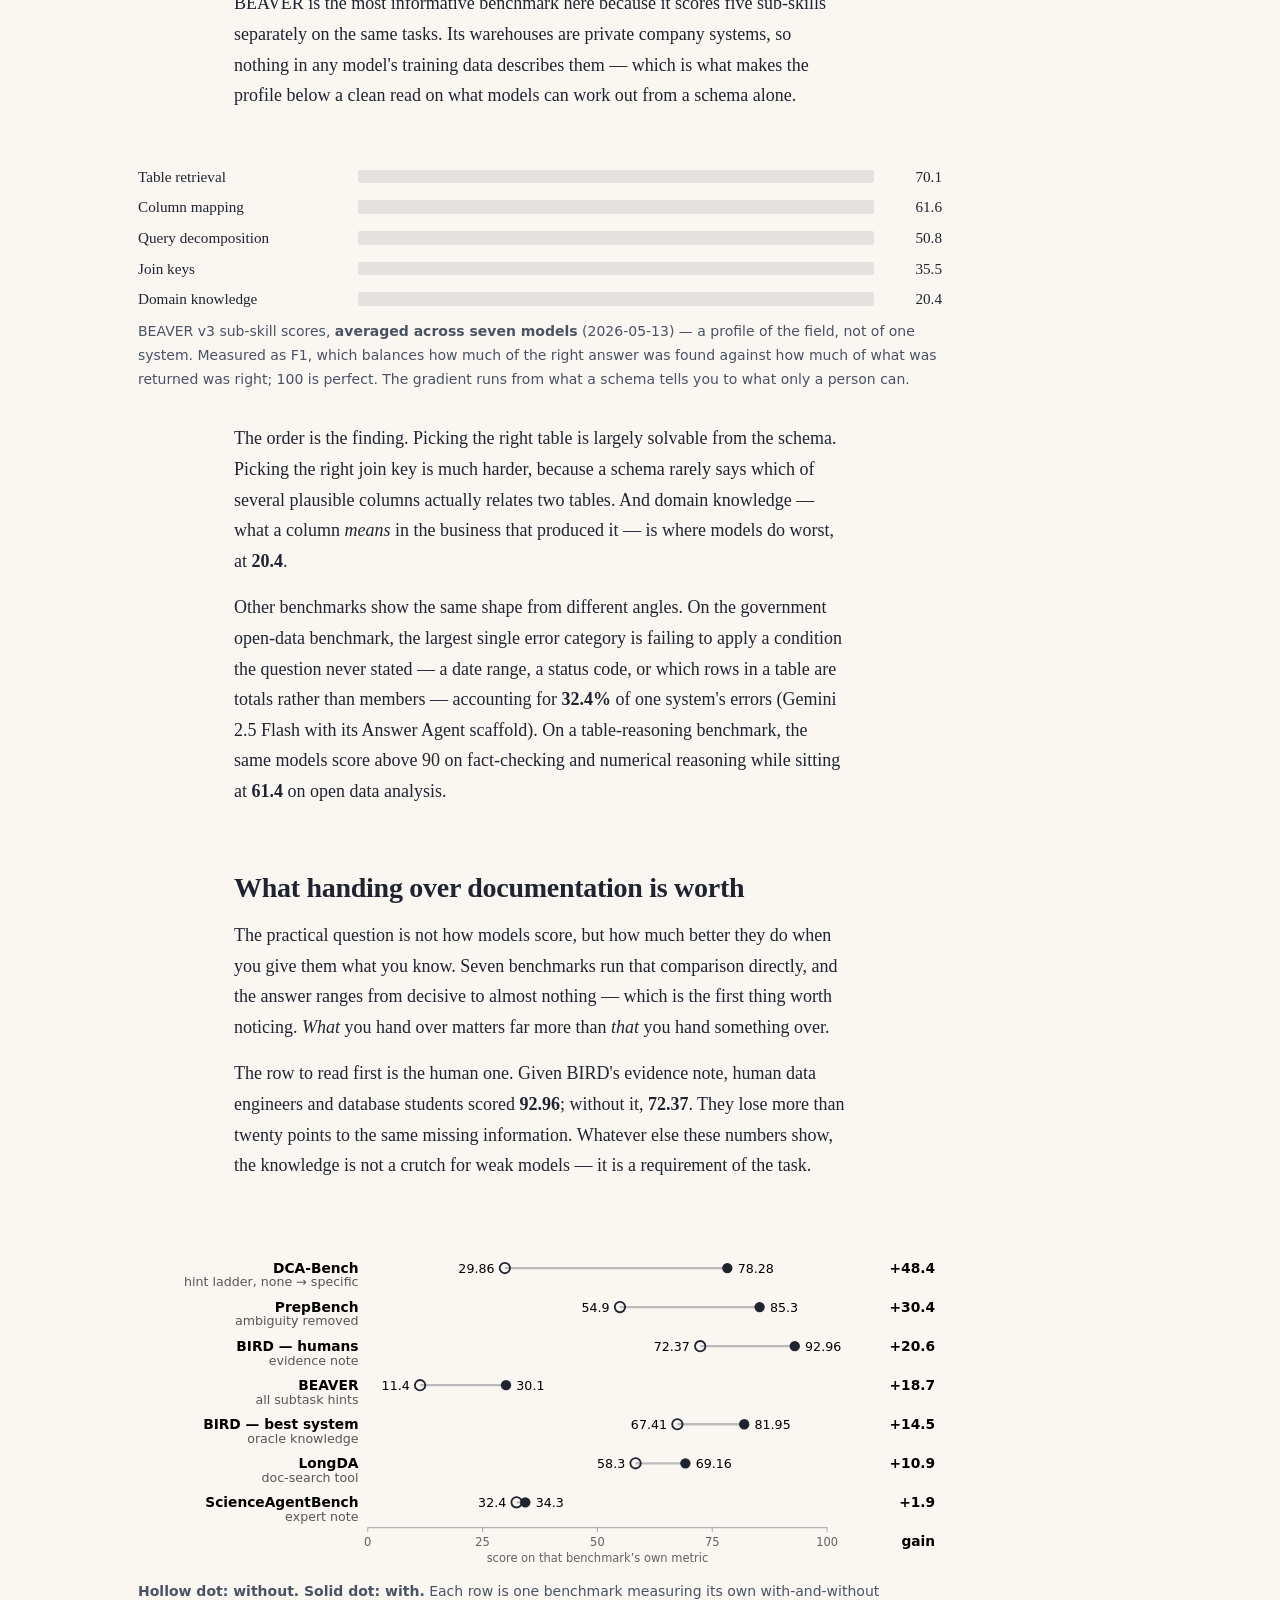
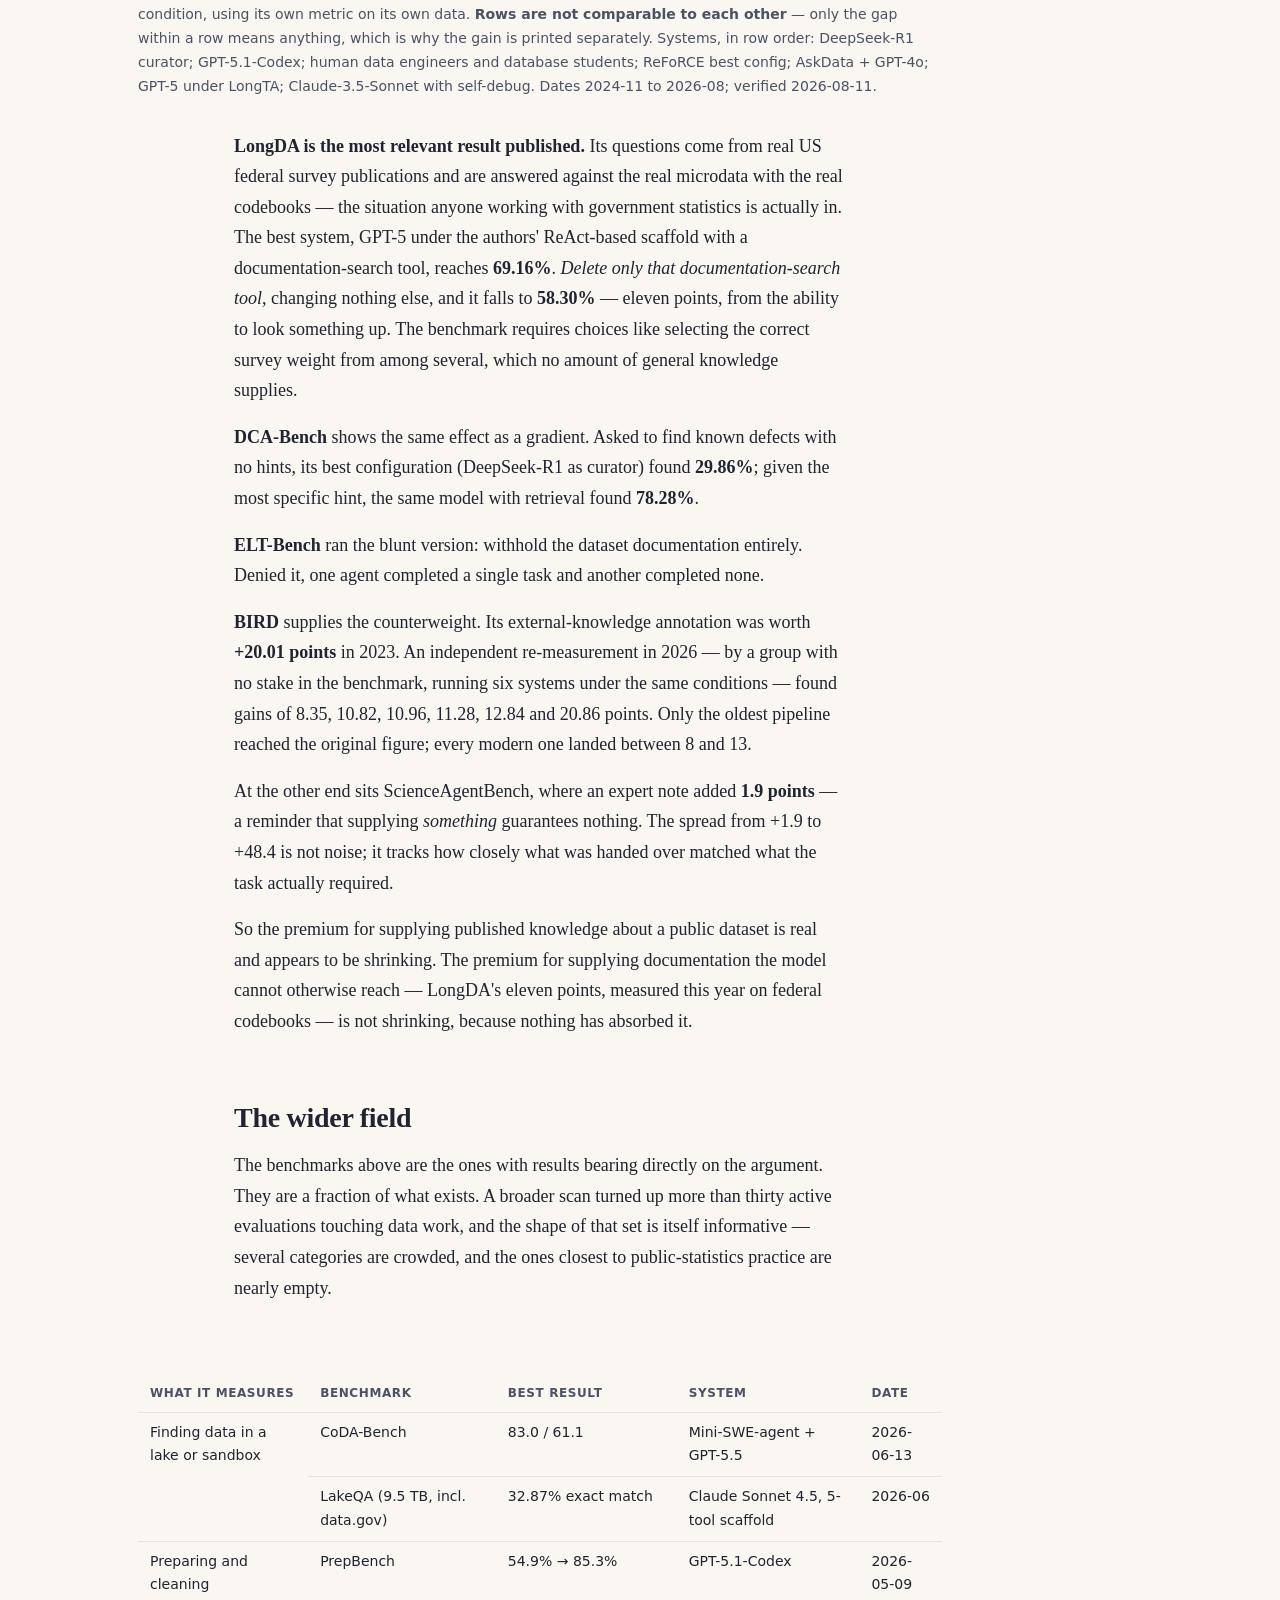
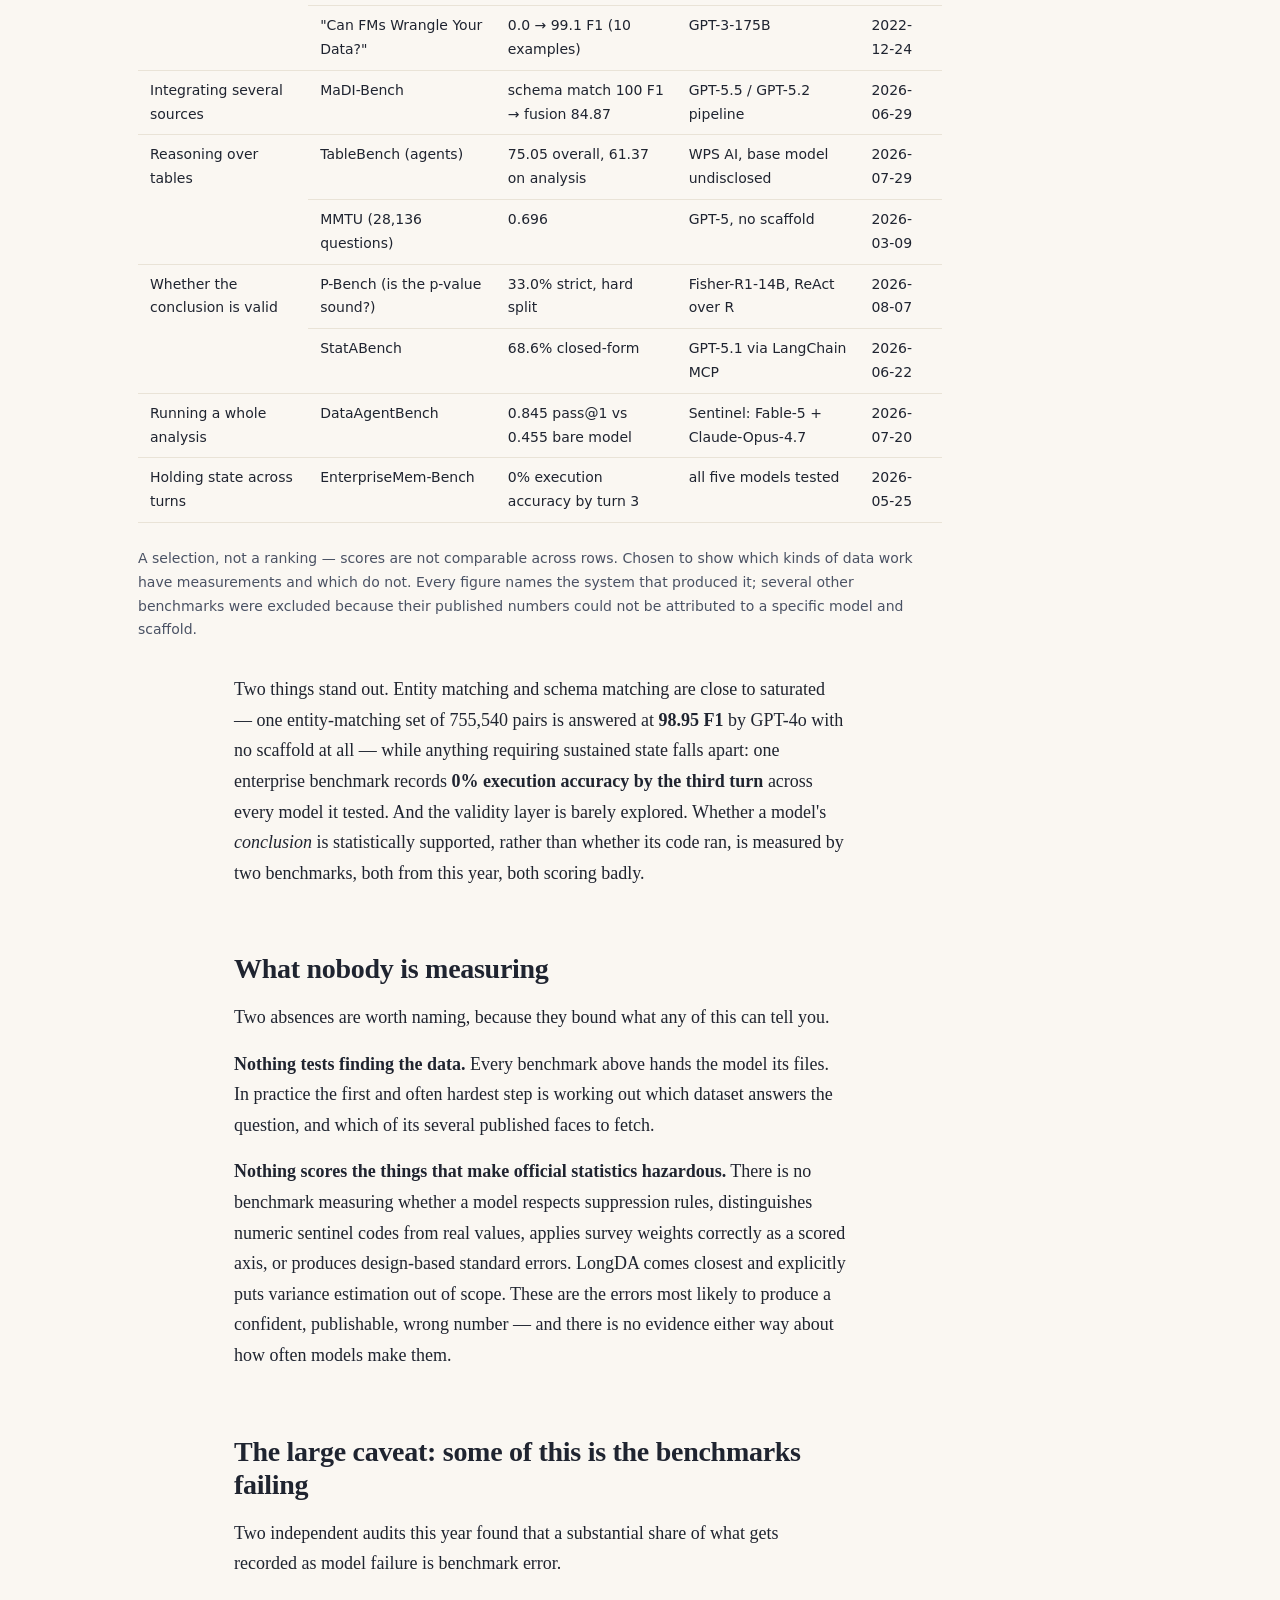
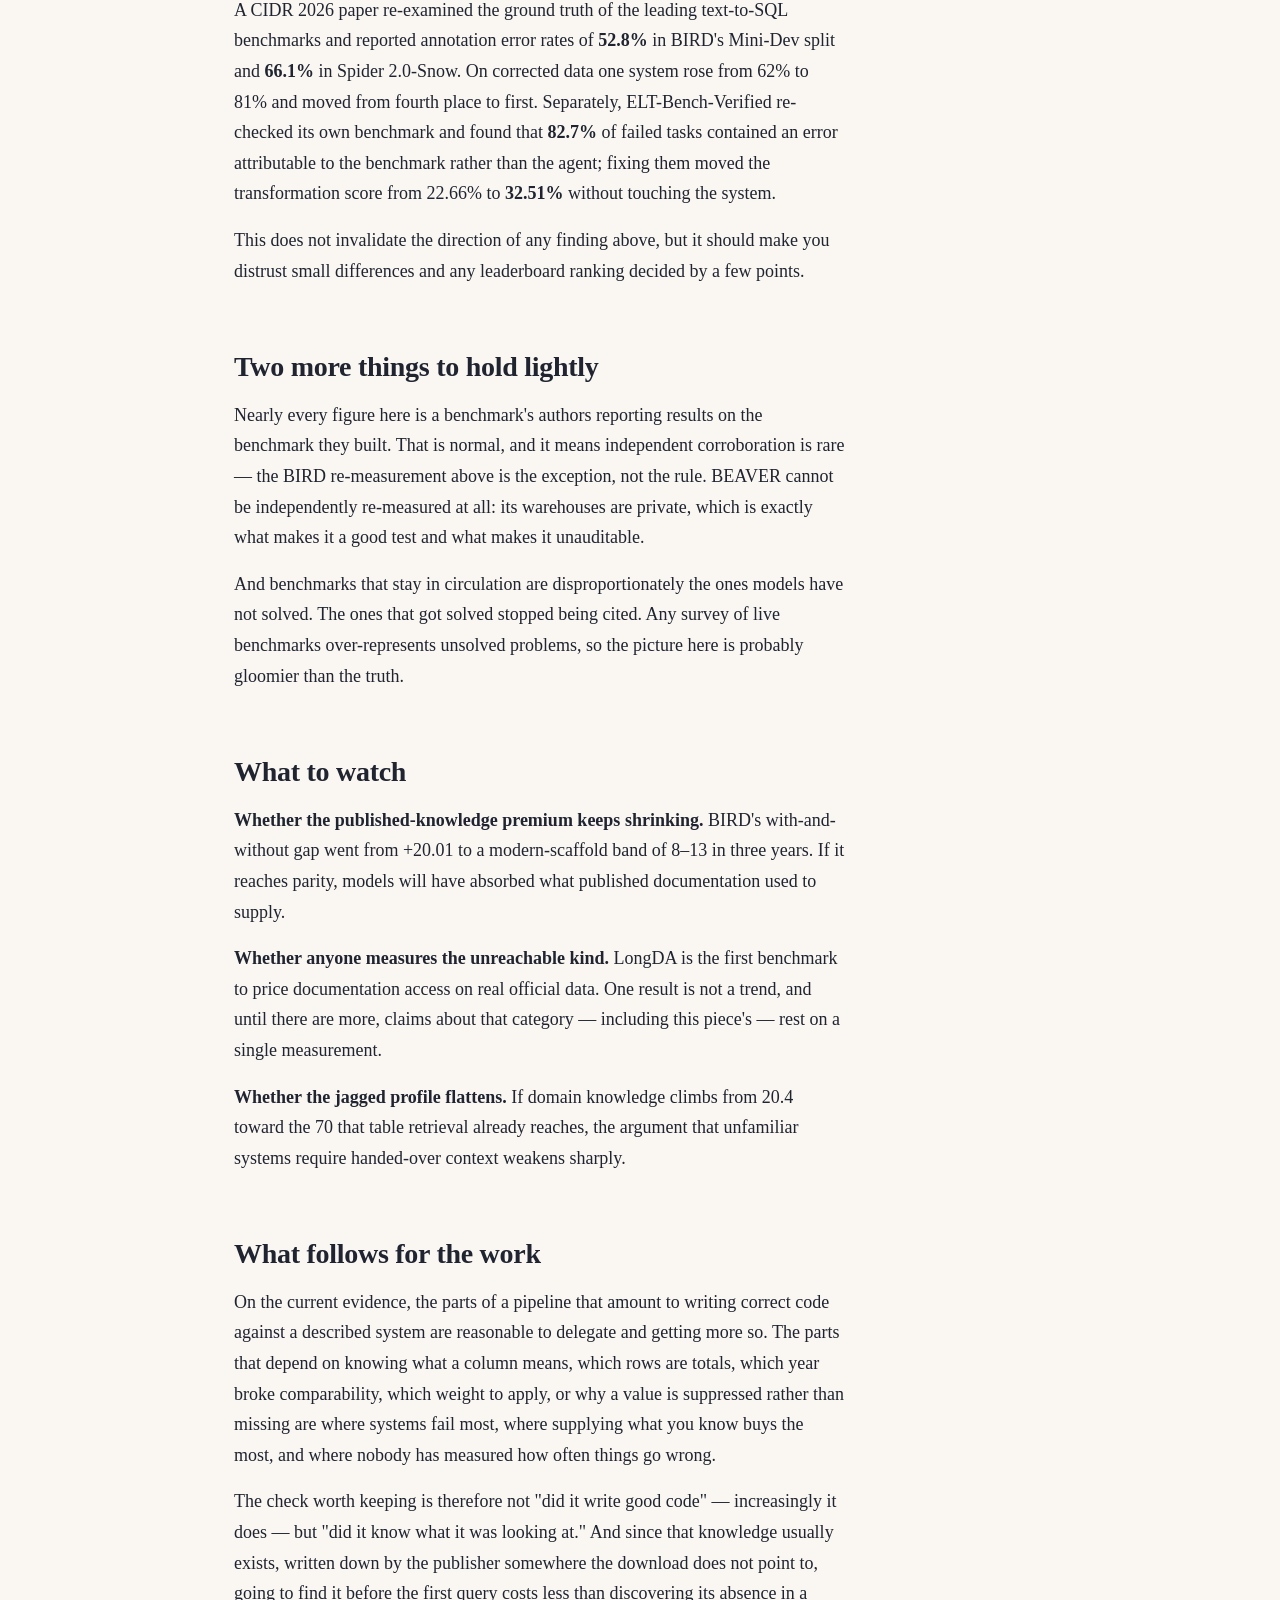
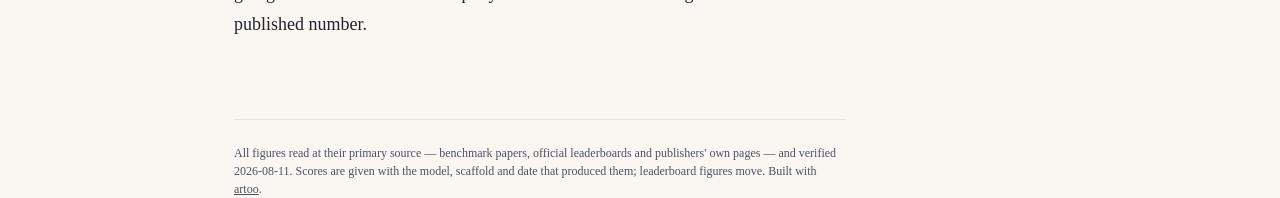
==== commit 1108e178: "More of the data, and two charts that carry the argument Six figures now, two of them inline SVG, no" ====
--- a/review/site/index.html
+++ b/review/site/index.html
@@ -189,6 +189,60 @@
     across rows the tasks, data and scoring all differ.</figcaption>
   </figure>
 
+  <figure class="article-figure">
+    <svg viewBox="0 0 700 292" role="img" aria-label="Benchmark scores at an earlier and later date" style="width:100%;height:auto">
+    <style>.sl{font:11px system-ui,sans-serif}.slb{font:600 11px system-ui,sans-serif}.n{font-variant-numeric:tabular-nums}.hd{font:600 11px system-ui,sans-serif;opacity:.65}.ax{font:10px system-ui,sans-serif;opacity:.55}</style>
+    <text class="hd" x="250.0" y="26" text-anchor="middle">earlier</text>
+    <text class="hd" x="470.0" y="26" text-anchor="middle">latest, 2026-08-11</text>
+    <line x1="250.0" y1="177.9" x2="470.0" y2="62.8" stroke="currentColor" stroke-width="1.8" opacity=".8"/>
+    <circle cx="250.0" cy="177.9" r="3.6" fill="currentColor" opacity=".8"/>
+    <circle cx="470.0" cy="62.8" r="3.6" fill="currentColor" opacity=".8"/>
+    <text class="sl n" x="240.0" y="181.9" text-anchor="end" opacity=".8">37.0</text>
+    <text class="slb n" x="480.0" y="66.8" opacity=".8">96.0</text>
+    <text class="sl" x="522.0" y="66.8" opacity=".8">ELT-Bench, extract & load</text>
+    <line x1="250.0" y1="74.6" x2="470.0" y2="74.6" stroke="currentColor" stroke-width="1.8" opacity=".28" stroke-dasharray="3 3"/>
+    <circle cx="250.0" cy="74.6" r="3.6" fill="currentColor" opacity=".28"/>
+    <circle cx="470.0" cy="74.6" r="3.6" fill="currentColor" opacity=".28"/>
+    <text class="sl n" x="240.0" y="78.6" text-anchor="end" opacity=".28">89.95</text>
+    <text class="slb n" x="480.0" y="78.6" opacity=".28">89.95</text>
+    <text class="sl" x="522.0" y="78.6" opacity=".28">DABstep, hard (validated)</text>
+    <line x1="250.0" y1="90.2" x2="470.0" y2="90.2" stroke="currentColor" stroke-width="1.8" opacity=".28" stroke-dasharray="3 3"/>
+    <circle cx="250.0" cy="90.2" r="3.6" fill="currentColor" opacity=".28"/>
+    <circle cx="470.0" cy="90.2" r="3.6" fill="currentColor" opacity=".28"/>
+    <text class="sl n" x="240.0" y="94.2" text-anchor="end" opacity=".28">81.95</text>
+    <text class="slb n" x="480.0" y="94.2" opacity=".28">81.95</text>
+    <text class="sl" x="522.0" y="94.2" opacity=".28">BIRD, oracle knowledge</text>
+    <line x1="250.0" y1="132.7" x2="470.0" y2="101.4" stroke="currentColor" stroke-width="1.8" opacity=".8"/>
+    <circle cx="250.0" cy="132.7" r="3.6" fill="currentColor" opacity=".8"/>
+    <circle cx="470.0" cy="101.4" r="3.6" fill="currentColor" opacity=".8"/>
+    <text class="sl n" x="240.0" y="136.7" text-anchor="end" opacity=".8">60.15</text>
+    <text class="slb n" x="480.0" y="105.4" opacity=".8">76.23</text>
+    <text class="sl" x="522.0" y="105.4" opacity=".8">Spider 2.0-Lite</text>
+    <line x1="250.0" y1="99.6" x2="470.0" y2="93.9" stroke="currentColor" stroke-width="1.8" opacity=".8"/>
+    <circle cx="250.0" cy="99.6" r="3.6" fill="currentColor" opacity=".8"/>
+    <circle cx="470.0" cy="93.9" r="3.6" fill="currentColor" opacity=".8"/>
+    <text class="sl n" x="240.0" y="103.6" text-anchor="end" opacity=".8">77.14</text>
+    <text class="slb n" x="480.0" y="97.9" opacity=".8">80.04</text>
+    <text class="sl" x="522.0" y="97.9" opacity=".8">BIRD, single trained model</text>
+    <line x1="250.0" y1="242.4" x2="470.0" y2="205.8" stroke="currentColor" stroke-width="1.8" opacity=".8"/>
+    <circle cx="250.0" cy="242.4" r="3.6" fill="currentColor" opacity=".8"/>
+    <circle cx="470.0" cy="205.8" r="3.6" fill="currentColor" opacity=".8"/>
+    <text class="sl n" x="240.0" y="246.4" text-anchor="end" opacity=".8">3.9</text>
+    <text class="slb n" x="480.0" y="209.8" opacity=".8">22.66</text>
+    <text class="sl" x="522.0" y="209.8" opacity=".8">ELT-Bench, transformation</text>
+    <line x1="180.0" y1="264" x2="510.0" y2="264" stroke="currentColor" opacity=".2"/>
+    <text class="ax" x="180.0" y="280">each line is one benchmark on its own metric — the slope is the story, the height is not</text>
+    </svg>
+    <figcaption><strong>Dashed lines have not moved.</strong> DABstep's validated
+    board is frozen because it closed submissions pending a second version;
+    BIRD's oracle-knowledge headline has stood since 2025-12-16 against fifteen
+    newer entries. Earlier points range from 2024-10 to 2026-03. <strong>Vertical
+    position is not comparable across lines</strong> — different tasks, data and
+    scoring — so read the slopes, not the heights. Systems behind the later
+    points: SWE-Agent + Claude Sonnet 4.5 (both ELT-Bench rows), Tianqiong Data
+    Agent + GLM 5.2, Gemini-SQL2.</figcaption>
+  </figure>
+
   <p>The pattern: work that amounts to writing correct code against a described
   system has improved sharply, sometimes on a model upgrade alone. ELT-Bench&#x27;s
   extract-and-load stage went from a third to nearly all of the way with no
@@ -238,8 +292,99 @@
   <h2>What handing over documentation is worth</h2>
 
   <p>The practical question is not how models score, but how much better they
-  do when you give them what you know. Four benchmarks measure this directly,
-  and they agree that it is worth a great deal.</p>
+  do when you give them what you know. Seven benchmarks run that comparison
+  directly, and the answer ranges from decisive to almost nothing — which is
+  the first thing worth noticing. <em>What</em> you hand over matters far more
+  than <em>that</em> you hand something over.</p>
+
+  <p>The row to read first is the human one. Given BIRD's evidence note, human
+  data engineers and database students scored <strong>92.96</strong>; without
+  it, <strong>72.37</strong>. They lose more than twenty points to the same
+  missing information. Whatever else these numbers show, the knowledge is not a
+  crutch for weak models — it is a requirement of the task.</p>
+
+  <figure class="article-figure">
+    <svg viewBox="0 0 700 290" role="img" aria-label="Score without and with supplied knowledge, seven benchmarks" style="width:100%;height:auto">
+    <style>.lbl{font:600 12px system-ui,sans-serif}.sub{font:11px system-ui,sans-serif;opacity:.65}.num{font:11px system-ui,sans-serif;font-variant-numeric:tabular-nums}.dlt{font:600 12px system-ui,sans-serif;font-variant-numeric:tabular-nums}.ax{font:10px system-ui,sans-serif;opacity:.6}</style>
+    <text class="lbl" x="192" y="38" text-anchor="end">DCA-Bench</text>
+    <text class="sub" x="192" y="50" text-anchor="end">hint ladder, none → specific</text>
+    <line x1="319.4" y1="34" x2="513.1" y2="34" stroke="currentColor" stroke-width="2" opacity=".28"/>
+    <circle cx="319.4" cy="34" r="4.5" fill="none" stroke="currentColor" stroke-width="1.6"/>
+    <circle cx="513.1" cy="34" r="4.5" fill="currentColor"/>
+    <text class="num" x="310.4" y="38" text-anchor="end">29.86</text>
+    <text class="num" x="522.1" y="38">78.28</text>
+    <text class="dlt" x="694" y="38" text-anchor="end">+48.4</text>
+    <text class="lbl" x="192" y="72" text-anchor="end">PrepBench</text>
+    <text class="sub" x="192" y="84" text-anchor="end">ambiguity removed</text>
+    <line x1="419.6" y1="68" x2="541.2" y2="68" stroke="currentColor" stroke-width="2" opacity=".28"/>
+    <circle cx="419.6" cy="68" r="4.5" fill="none" stroke="currentColor" stroke-width="1.6"/>
+    <circle cx="541.2" cy="68" r="4.5" fill="currentColor"/>
+    <text class="num" x="410.6" y="72" text-anchor="end">54.9</text>
+    <text class="num" x="550.2" y="72">85.3</text>
+    <text class="dlt" x="694" y="72" text-anchor="end">+30.4</text>
+    <text class="lbl" x="192" y="106" text-anchor="end">BIRD — humans</text>
+    <text class="sub" x="192" y="118" text-anchor="end">evidence note</text>
+    <line x1="489.5" y1="102" x2="571.8" y2="102" stroke="currentColor" stroke-width="2" opacity=".28"/>
+    <circle cx="489.5" cy="102" r="4.5" fill="none" stroke="currentColor" stroke-width="1.6"/>
+    <circle cx="571.8" cy="102" r="4.5" fill="currentColor"/>
+    <text class="num" x="480.5" y="106" text-anchor="end">72.37</text>
+    <text class="num" x="580.8" y="106">92.96</text>
+    <text class="dlt" x="694" y="106" text-anchor="end">+20.6</text>
+    <text class="lbl" x="192" y="140" text-anchor="end">BEAVER</text>
+    <text class="sub" x="192" y="152" text-anchor="end">all subtask hints</text>
+    <line x1="245.6" y1="136" x2="320.4" y2="136" stroke="currentColor" stroke-width="2" opacity=".28"/>
+    <circle cx="245.6" cy="136" r="4.5" fill="none" stroke="currentColor" stroke-width="1.6"/>
+    <circle cx="320.4" cy="136" r="4.5" fill="currentColor"/>
+    <text class="num" x="236.6" y="140" text-anchor="end">11.4</text>
+    <text class="num" x="329.4" y="140">30.1</text>
+    <text class="dlt" x="694" y="140" text-anchor="end">+18.7</text>
+    <text class="lbl" x="192" y="174" text-anchor="end">BIRD — best system</text>
+    <text class="sub" x="192" y="186" text-anchor="end">oracle knowledge</text>
+    <line x1="469.6" y1="170" x2="527.8" y2="170" stroke="currentColor" stroke-width="2" opacity=".28"/>
+    <circle cx="469.6" cy="170" r="4.5" fill="none" stroke="currentColor" stroke-width="1.6"/>
+    <circle cx="527.8" cy="170" r="4.5" fill="currentColor"/>
+    <text class="num" x="460.6" y="174" text-anchor="end">67.41</text>
+    <text class="num" x="536.8" y="174">81.95</text>
+    <text class="dlt" x="694" y="174" text-anchor="end">+14.5</text>
+    <text class="lbl" x="192" y="208" text-anchor="end">LongDA</text>
+    <text class="sub" x="192" y="220" text-anchor="end">doc-search tool</text>
+    <line x1="433.2" y1="204" x2="476.6" y2="204" stroke="currentColor" stroke-width="2" opacity=".28"/>
+    <circle cx="433.2" cy="204" r="4.5" fill="none" stroke="currentColor" stroke-width="1.6"/>
+    <circle cx="476.6" cy="204" r="4.5" fill="currentColor"/>
+    <text class="num" x="424.2" y="208" text-anchor="end">58.3</text>
+    <text class="num" x="485.6" y="208">69.16</text>
+    <text class="dlt" x="694" y="208" text-anchor="end">+10.9</text>
+    <text class="lbl" x="192" y="242" text-anchor="end">ScienceAgentBench</text>
+    <text class="sub" x="192" y="254" text-anchor="end">expert note</text>
+    <line x1="329.6" y1="238" x2="337.2" y2="238" stroke="currentColor" stroke-width="2" opacity=".28"/>
+    <circle cx="329.6" cy="238" r="4.5" fill="none" stroke="currentColor" stroke-width="1.6"/>
+    <circle cx="337.2" cy="238" r="4.5" fill="currentColor"/>
+    <text class="num" x="320.6" y="242" text-anchor="end">32.4</text>
+    <text class="num" x="346.2" y="242">34.3</text>
+    <text class="dlt" x="694" y="242" text-anchor="end">+1.9</text>
+    <line x1="200.0" y1="260" x2="600.0" y2="260" stroke="currentColor" opacity=".3"/>
+    <line x1="200.0" y1="260" x2="200.0" y2="264" stroke="currentColor" opacity=".3"/>
+    <text class="ax" x="200.0" y="276" text-anchor="middle">0</text>
+    <line x1="300.0" y1="260" x2="300.0" y2="264" stroke="currentColor" opacity=".3"/>
+    <text class="ax" x="300.0" y="276" text-anchor="middle">25</text>
+    <line x1="400.0" y1="260" x2="400.0" y2="264" stroke="currentColor" opacity=".3"/>
+    <text class="ax" x="400.0" y="276" text-anchor="middle">50</text>
+    <line x1="500.0" y1="260" x2="500.0" y2="264" stroke="currentColor" opacity=".3"/>
+    <text class="ax" x="500.0" y="276" text-anchor="middle">75</text>
+    <line x1="600.0" y1="260" x2="600.0" y2="264" stroke="currentColor" opacity=".3"/>
+    <text class="ax" x="600.0" y="276" text-anchor="middle">100</text>
+    <text class="ax" x="400.0" y="290" text-anchor="middle">score on that benchmark’s own metric</text>
+    <text class="dlt" x="694" y="276" text-anchor="end">gain</text>
+    </svg>
+    <figcaption><strong>Hollow dot: without. Solid dot: with.</strong> Each row
+    is one benchmark measuring its own with-and-without condition, using its own
+    metric on its own data. <strong>Rows are not comparable to each other</strong>
+    — only the gap within a row means anything, which is why the gain is printed
+    separately. Systems, in row order: DeepSeek-R1 curator; GPT-5.1-Codex; human
+    data engineers and database students; ReFoRCE best config; AskData + GPT-4o;
+    GPT-5 under LongTA; Claude-3.5-Sonnet with self-debug. Dates 2024-11 to
+    2026-08; verified 2026-08-11.</figcaption>
+  </figure>
 
   <p><strong>LongDA is the most relevant result published.</strong> Its
   questions come from real US federal survey publications and are answered
@@ -268,10 +413,58 @@
   11.28, 12.84 and 20.86 points. Only the oldest pipeline reached the original
   figure; every modern one landed between 8 and 13.</p>
 
+  <p>At the other end sits ScienceAgentBench, where an expert note added
+  <strong>1.9 points</strong> — a reminder that supplying <em>something</em>
+  guarantees nothing. The spread from +1.9 to +48.4 is not noise; it tracks how
+  closely what was handed over matched what the task actually required.</p>
+
   <p>So the premium for supplying published knowledge about a public dataset is
   real and appears to be shrinking. The premium for supplying documentation the
   model cannot otherwise reach — LongDA&#x27;s eleven points, measured this year on
   federal codebooks — is not shrinking, because nothing has absorbed it.</p>
+
+  <h2>The wider field</h2>
+
+  <p>The benchmarks above are the ones with results bearing directly on the
+  argument. They are a fraction of what exists. A broader scan turned up more
+  than thirty active evaluations touching data work, and the shape of that set
+  is itself informative — several categories are crowded, and the ones closest
+  to public-statistics practice are nearly empty.</p>
+
+  <figure class="article-figure">
+    <table>
+      <thead>
+        <tr><th>What it measures</th><th>Benchmark</th><th>Best result</th><th>System</th><th>Date</th></tr>
+      </thead>
+      <tbody>
+        <tr><td rowspan="2">Finding data in a lake or sandbox</td><td>CoDA-Bench</td><td>83.0 / 61.1</td><td>Mini-SWE-agent + GPT-5.5</td><td>2026-06-13</td></tr>
+        <tr><td>LakeQA (9.5 TB, incl. data.gov)</td><td>32.87% exact match</td><td>Claude Sonnet 4.5, 5-tool scaffold</td><td>2026-06</td></tr>
+        <tr><td rowspan="2">Preparing and cleaning</td><td>PrepBench</td><td>54.9% → 85.3%</td><td>GPT-5.1-Codex</td><td>2026-05-09</td></tr>
+        <tr><td>&quot;Can FMs Wrangle Your Data?&quot;</td><td>0.0 → 99.1 F1 (10 examples)</td><td>GPT-3-175B</td><td>2022-12-24</td></tr>
+        <tr><td>Integrating several sources</td><td>MaDI-Bench</td><td>schema match 100 F1 → fusion 84.87</td><td>GPT-5.5 / GPT-5.2 pipeline</td><td>2026-06-29</td></tr>
+        <tr><td rowspan="2">Reasoning over tables</td><td>TableBench (agents)</td><td>75.05 overall, 61.37 on analysis</td><td>WPS AI, base model undisclosed</td><td>2026-07-29</td></tr>
+        <tr><td>MMTU (28,136 questions)</td><td>0.696</td><td>GPT-5, no scaffold</td><td>2026-03-09</td></tr>
+        <tr><td rowspan="2">Whether the conclusion is valid</td><td>P-Bench (is the p-value sound?)</td><td>33.0% strict, hard split</td><td>Fisher-R1-14B, ReAct over R</td><td>2026-08-07</td></tr>
+        <tr><td>StatABench</td><td>68.6% closed-form</td><td>GPT-5.1 via LangChain MCP</td><td>2026-06-22</td></tr>
+        <tr><td>Running a whole analysis</td><td>DataAgentBench</td><td>0.845 pass@1 vs 0.455 bare model</td><td>Sentinel: Fable-5 + Claude-Opus-4.7</td><td>2026-07-20</td></tr>
+        <tr><td>Holding state across turns</td><td>EnterpriseMem-Bench</td><td>0% execution accuracy by turn 3</td><td>all five models tested</td><td>2026-05-25</td></tr>
+      </tbody>
+    </table>
+    <figcaption>A selection, not a ranking — scores are not comparable across
+    rows. Chosen to show which kinds of data work have measurements and which
+    do not. Every figure names the system that produced it; several other
+    benchmarks were excluded because their published numbers could not be
+    attributed to a specific model and scaffold.</figcaption>
+  </figure>
+
+  <p>Two things stand out. Entity matching and schema matching are close to
+  saturated — one entity-matching set of 755,540 pairs is answered at
+  <strong>98.95 F1</strong> by GPT-4o with no scaffold at all — while anything
+  requiring sustained state falls apart: one enterprise benchmark records
+  <strong>0% execution accuracy by the third turn</strong> across every model it
+  tested. And the validity layer is barely explored. Whether a model&#x27;s
+  <em>conclusion</em> is statistically supported, rather than whether its code
+  ran, is measured by two benchmarks, both from this year, both scoring badly.</p>
 
   <h2>What nobody is measuring</h2>
 
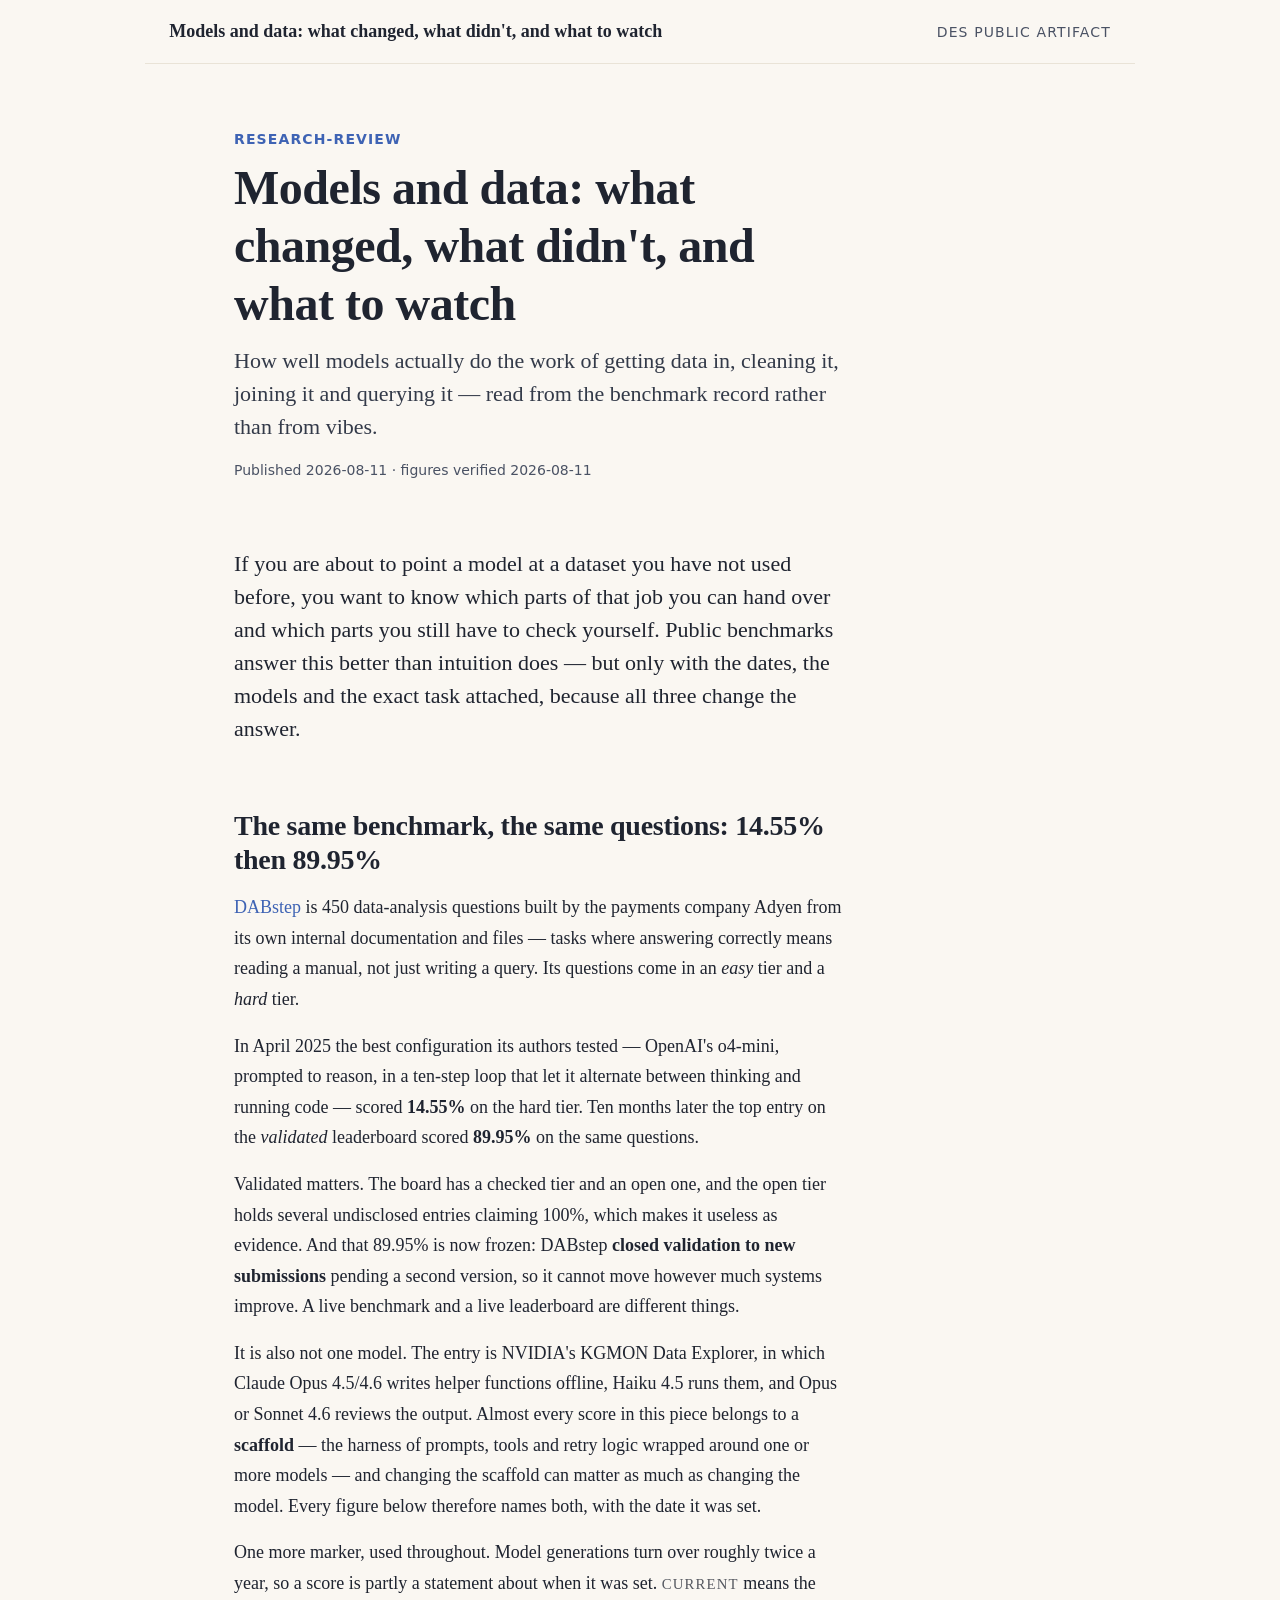
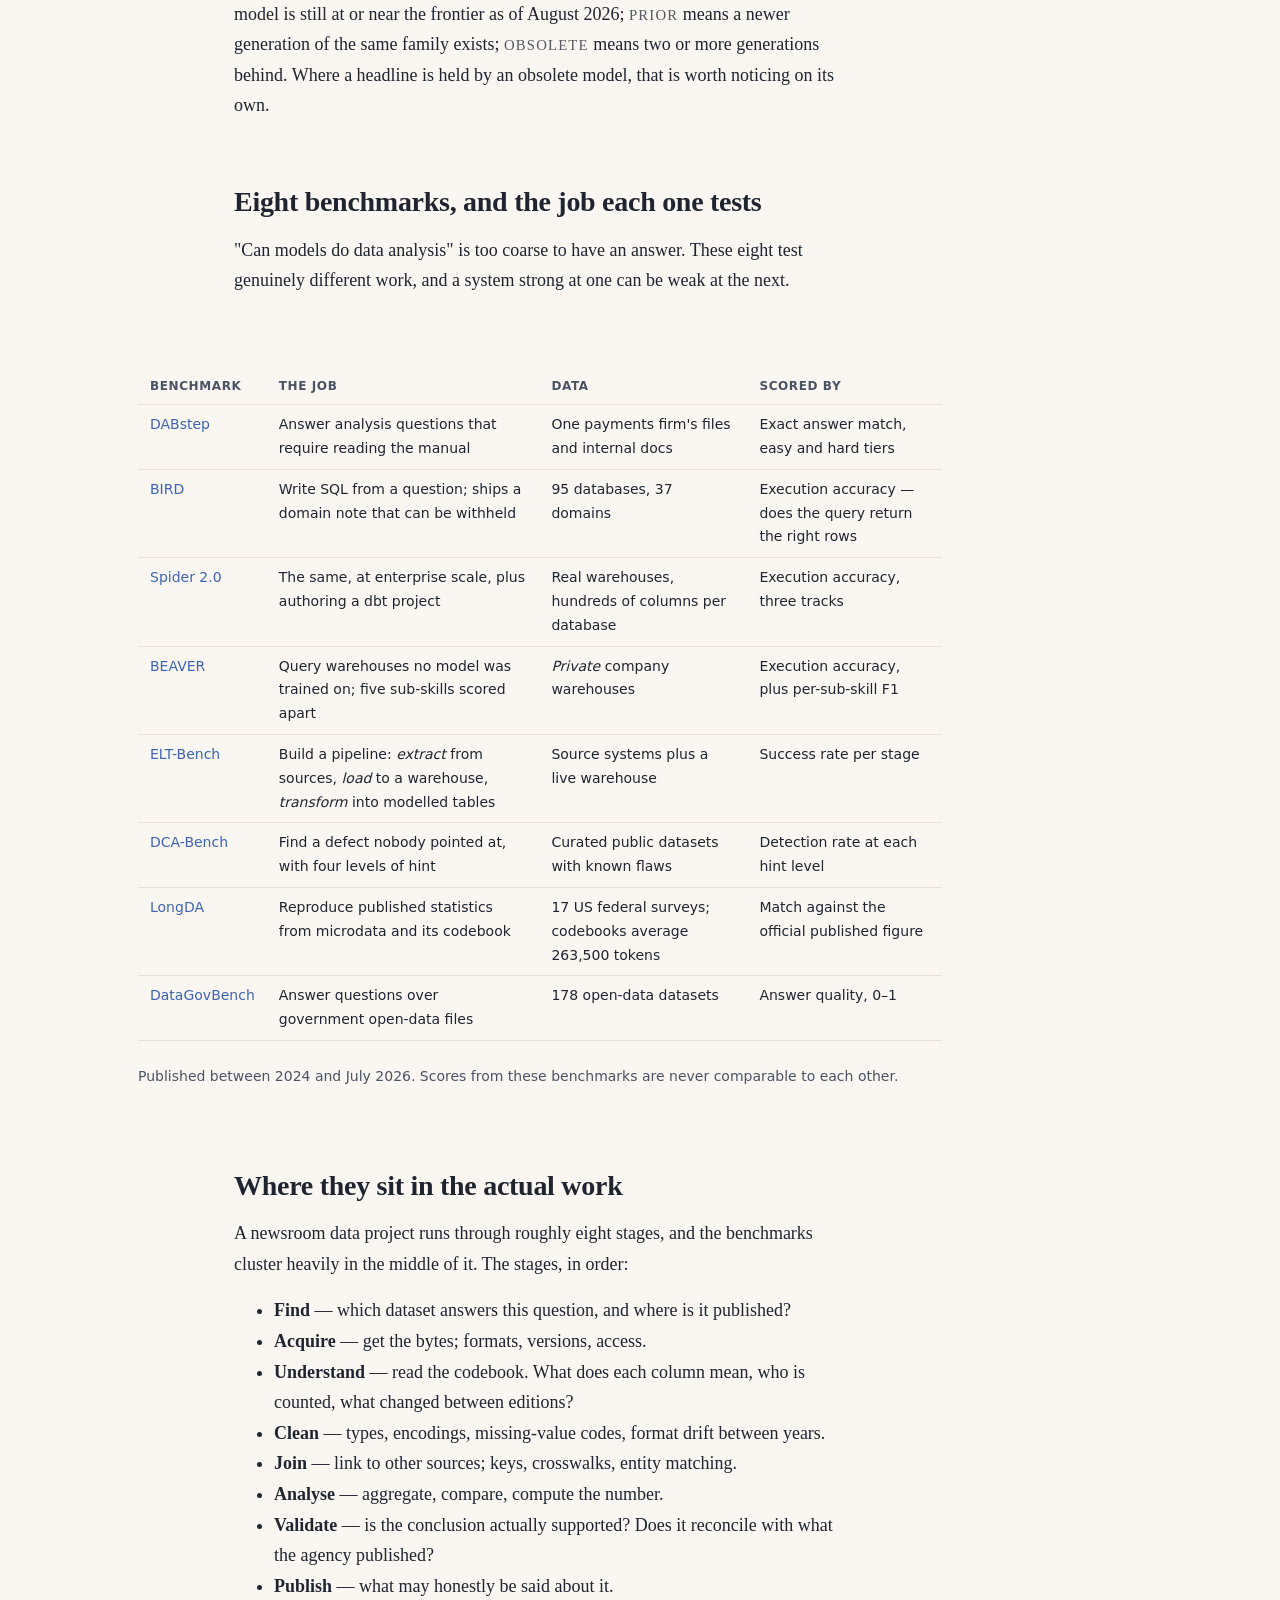
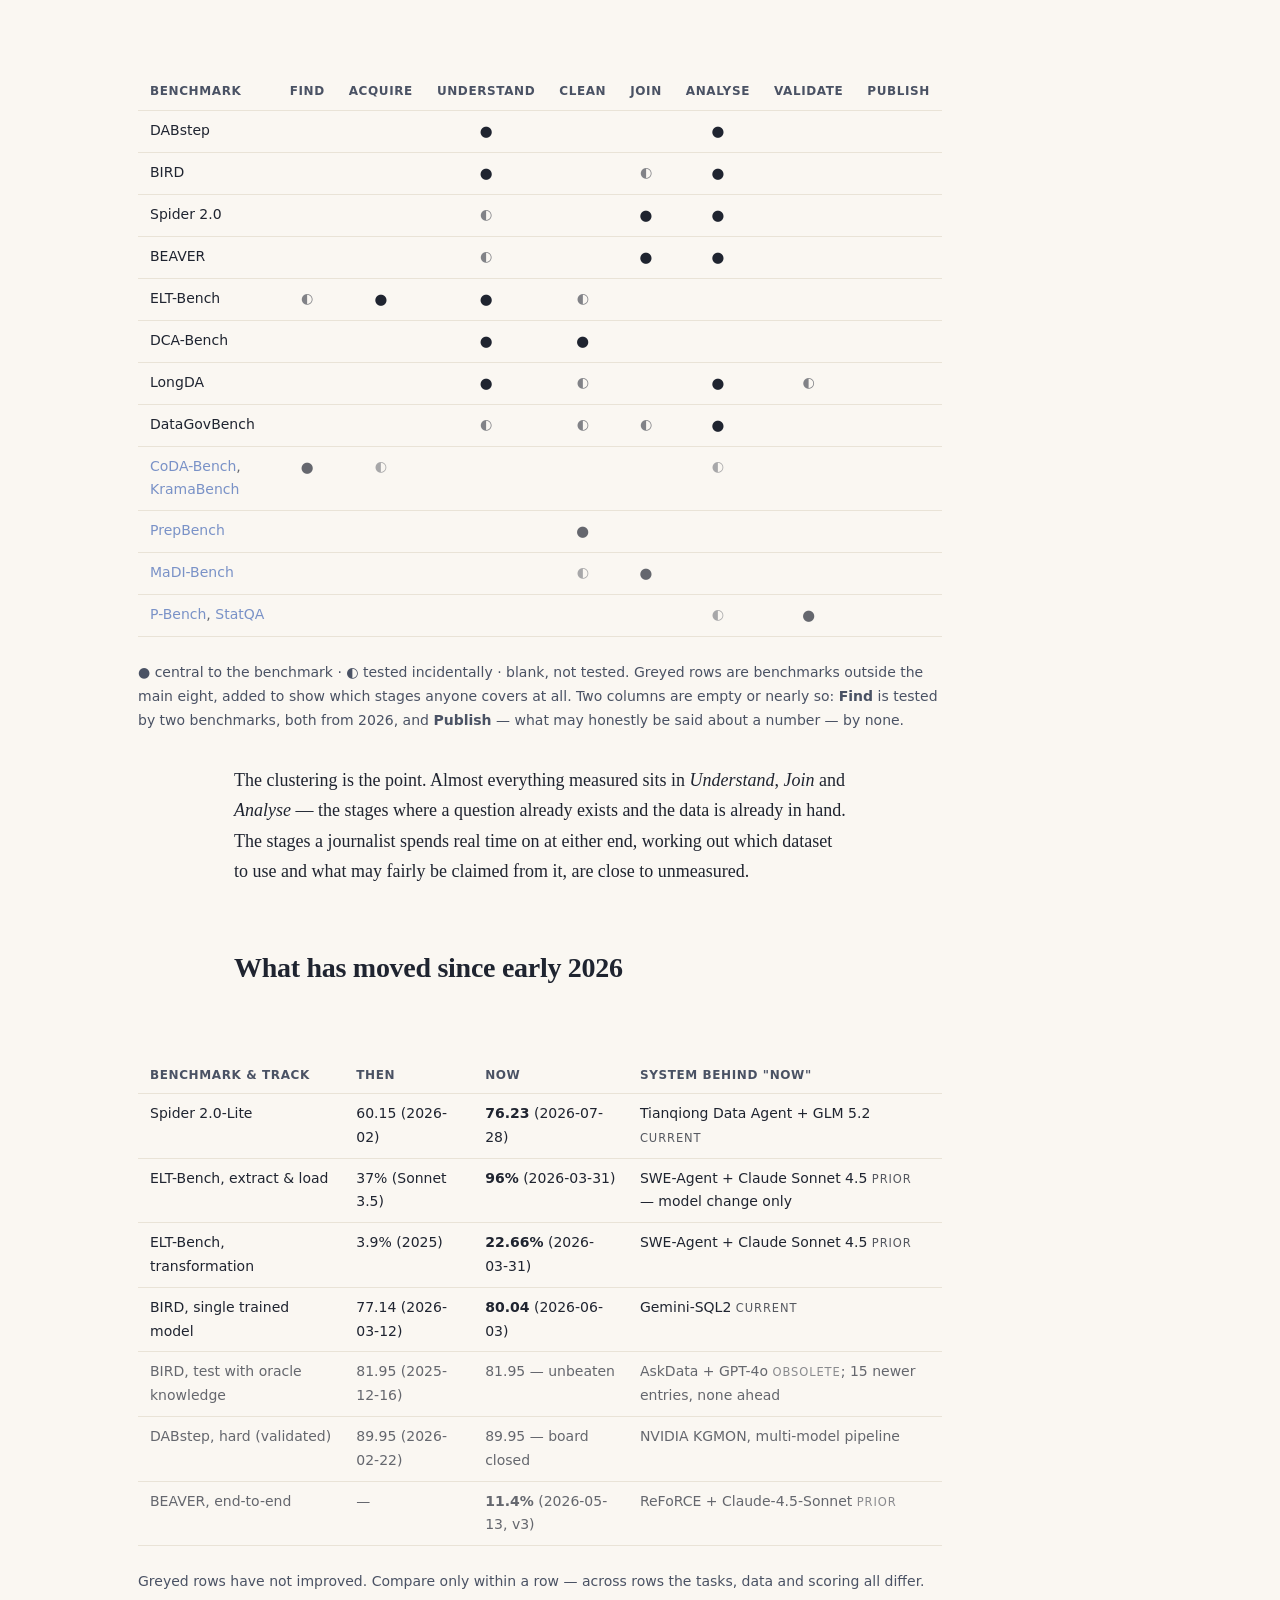
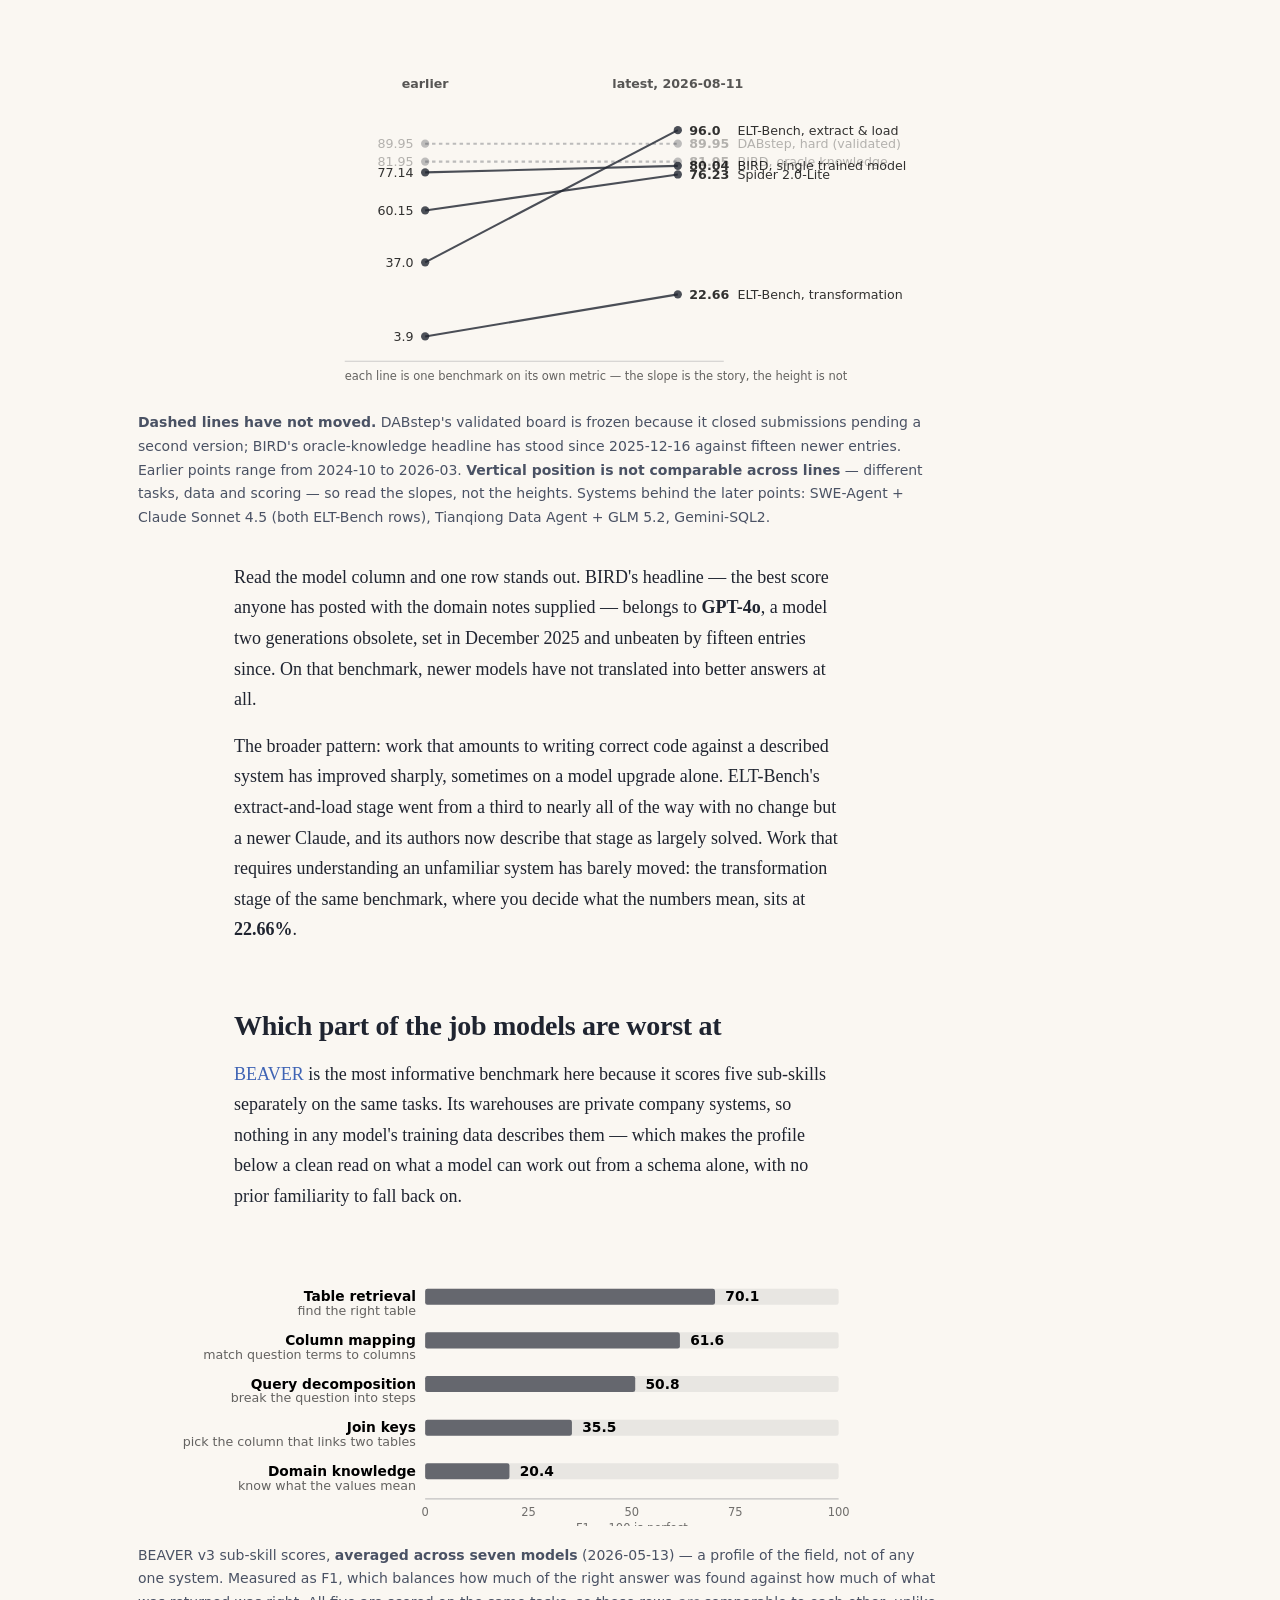
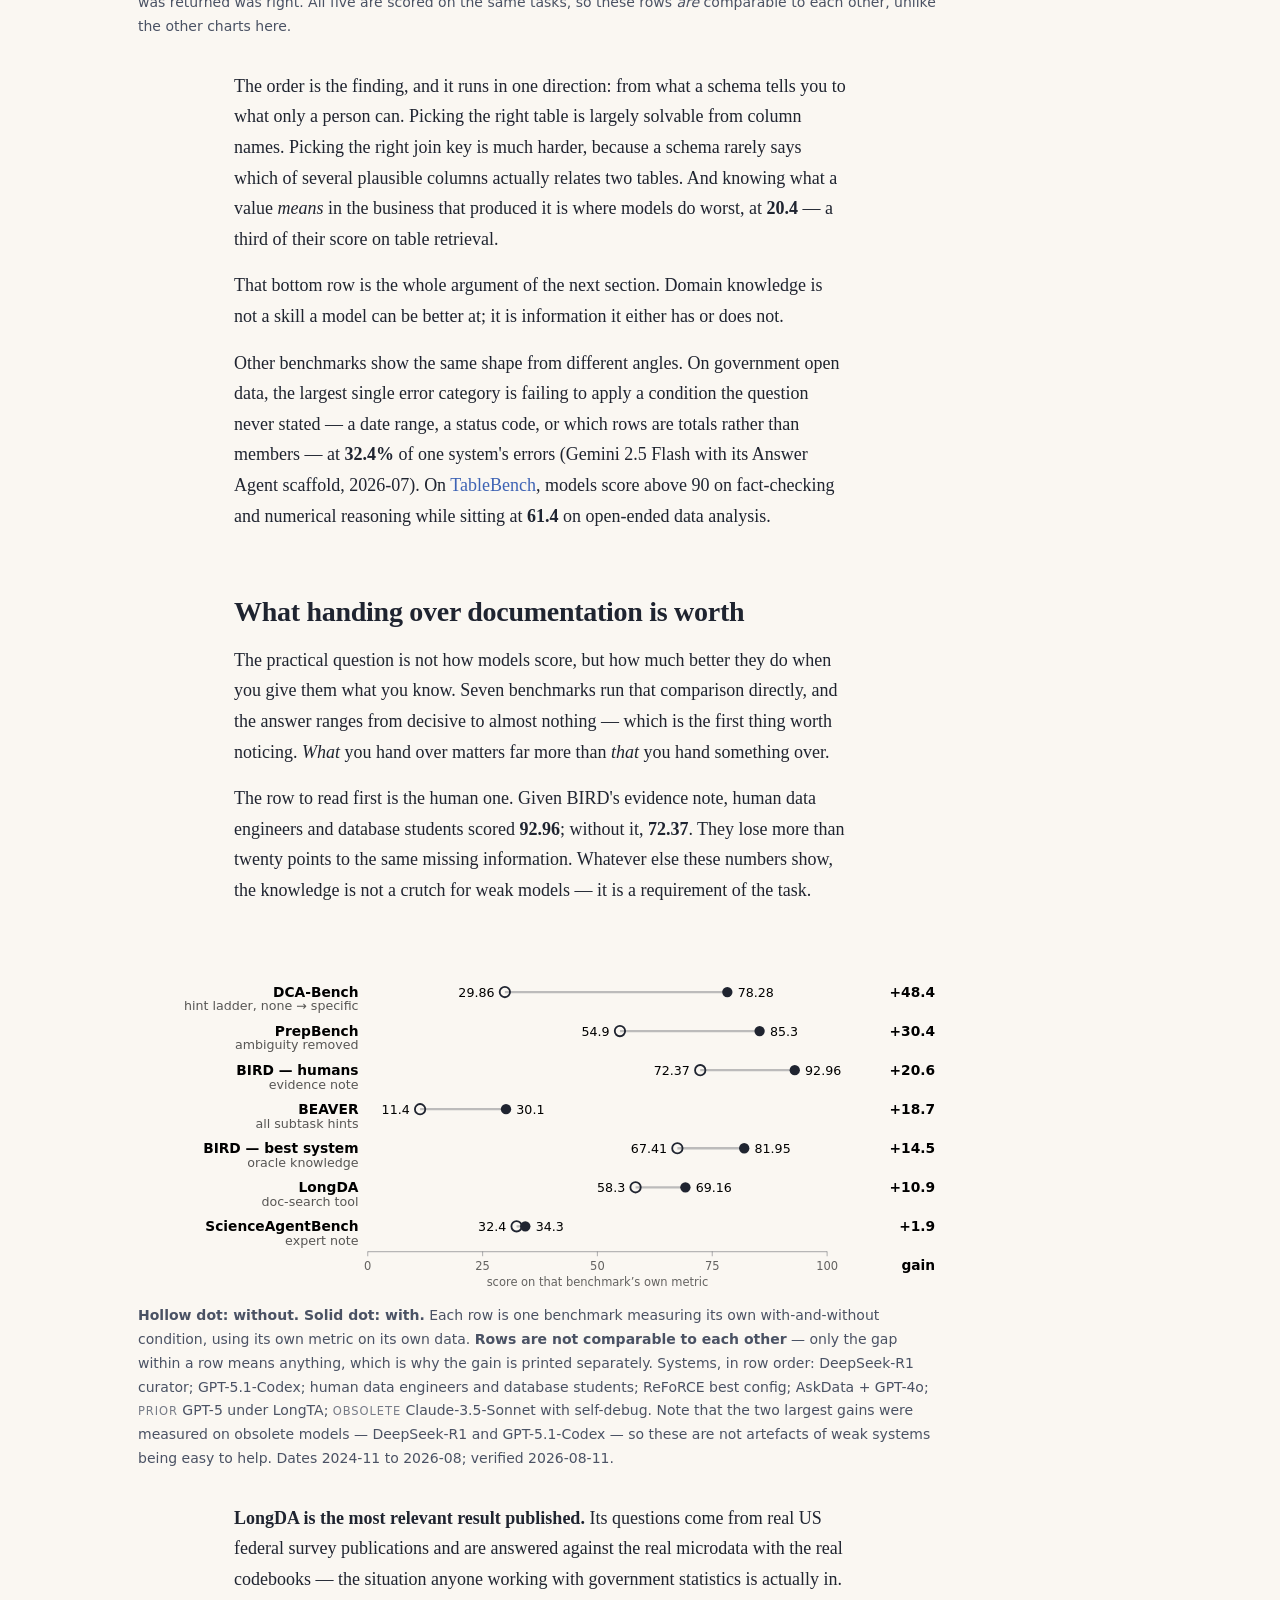
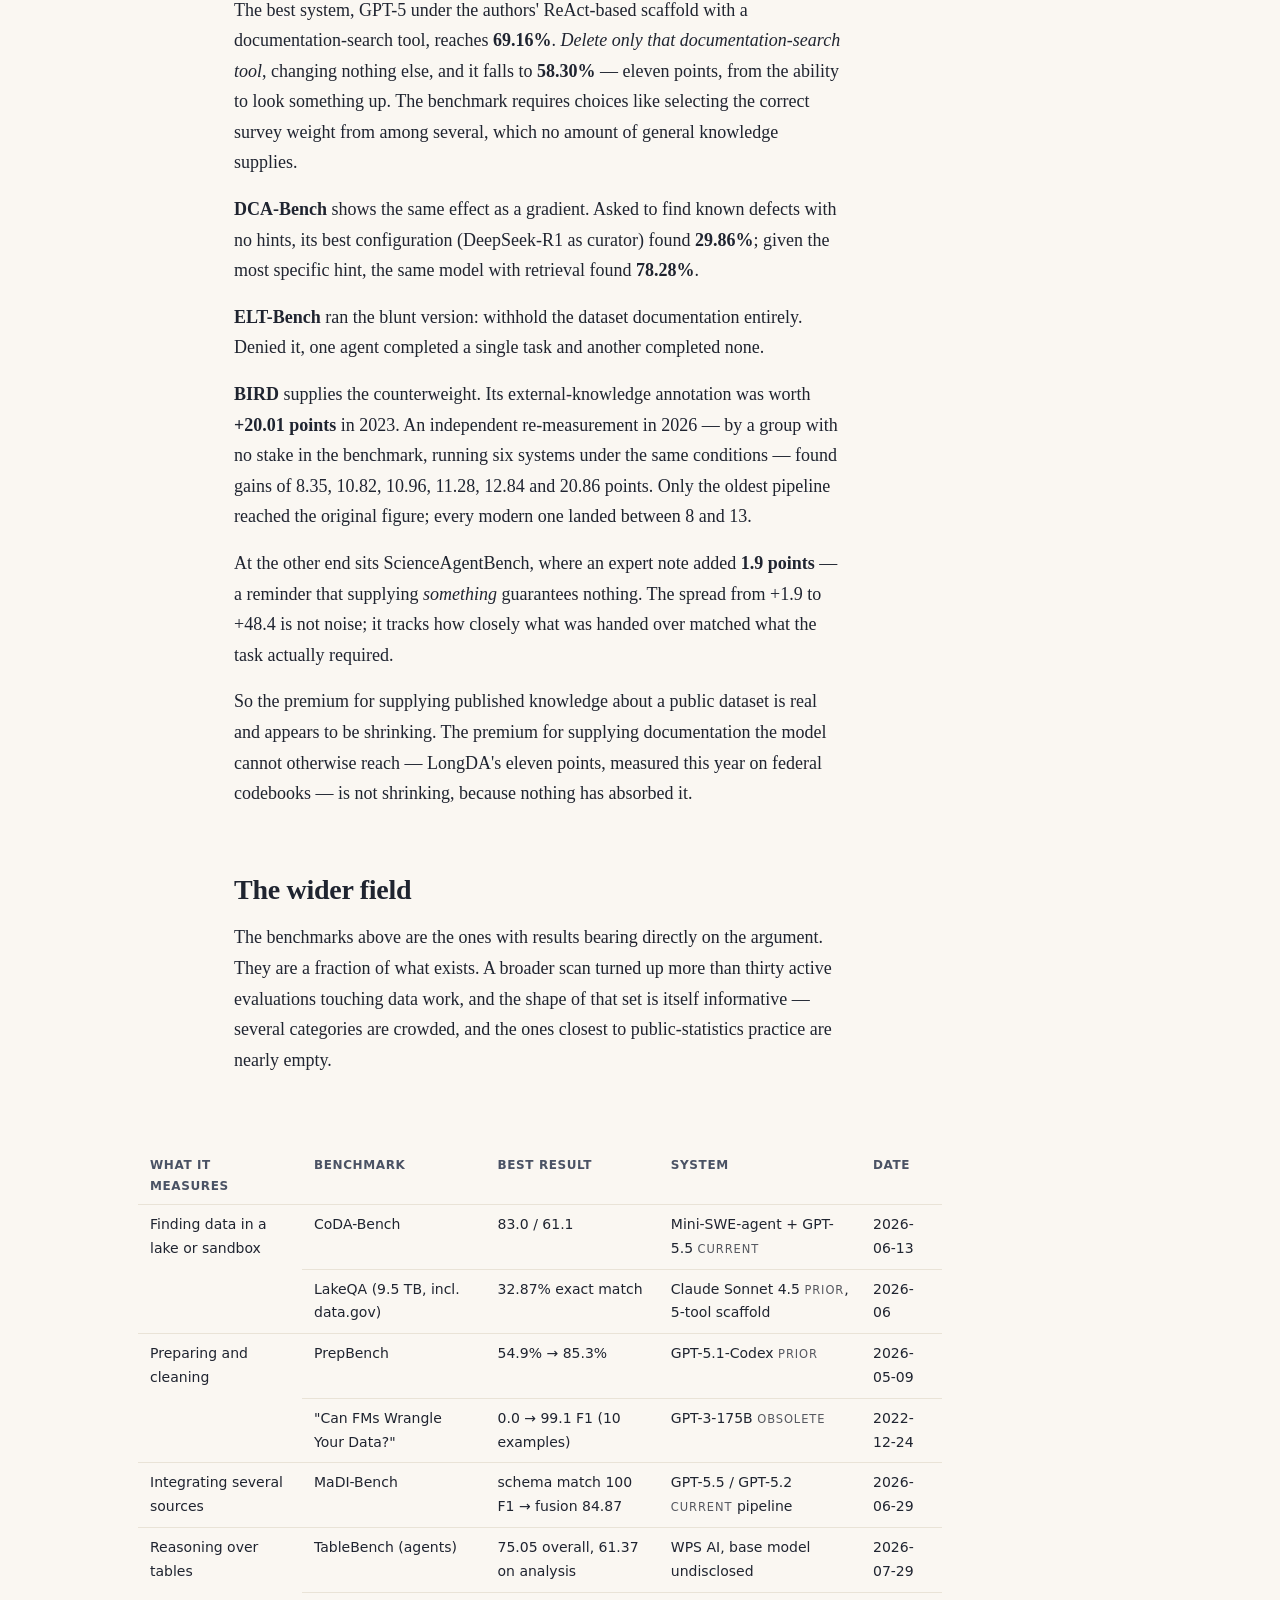
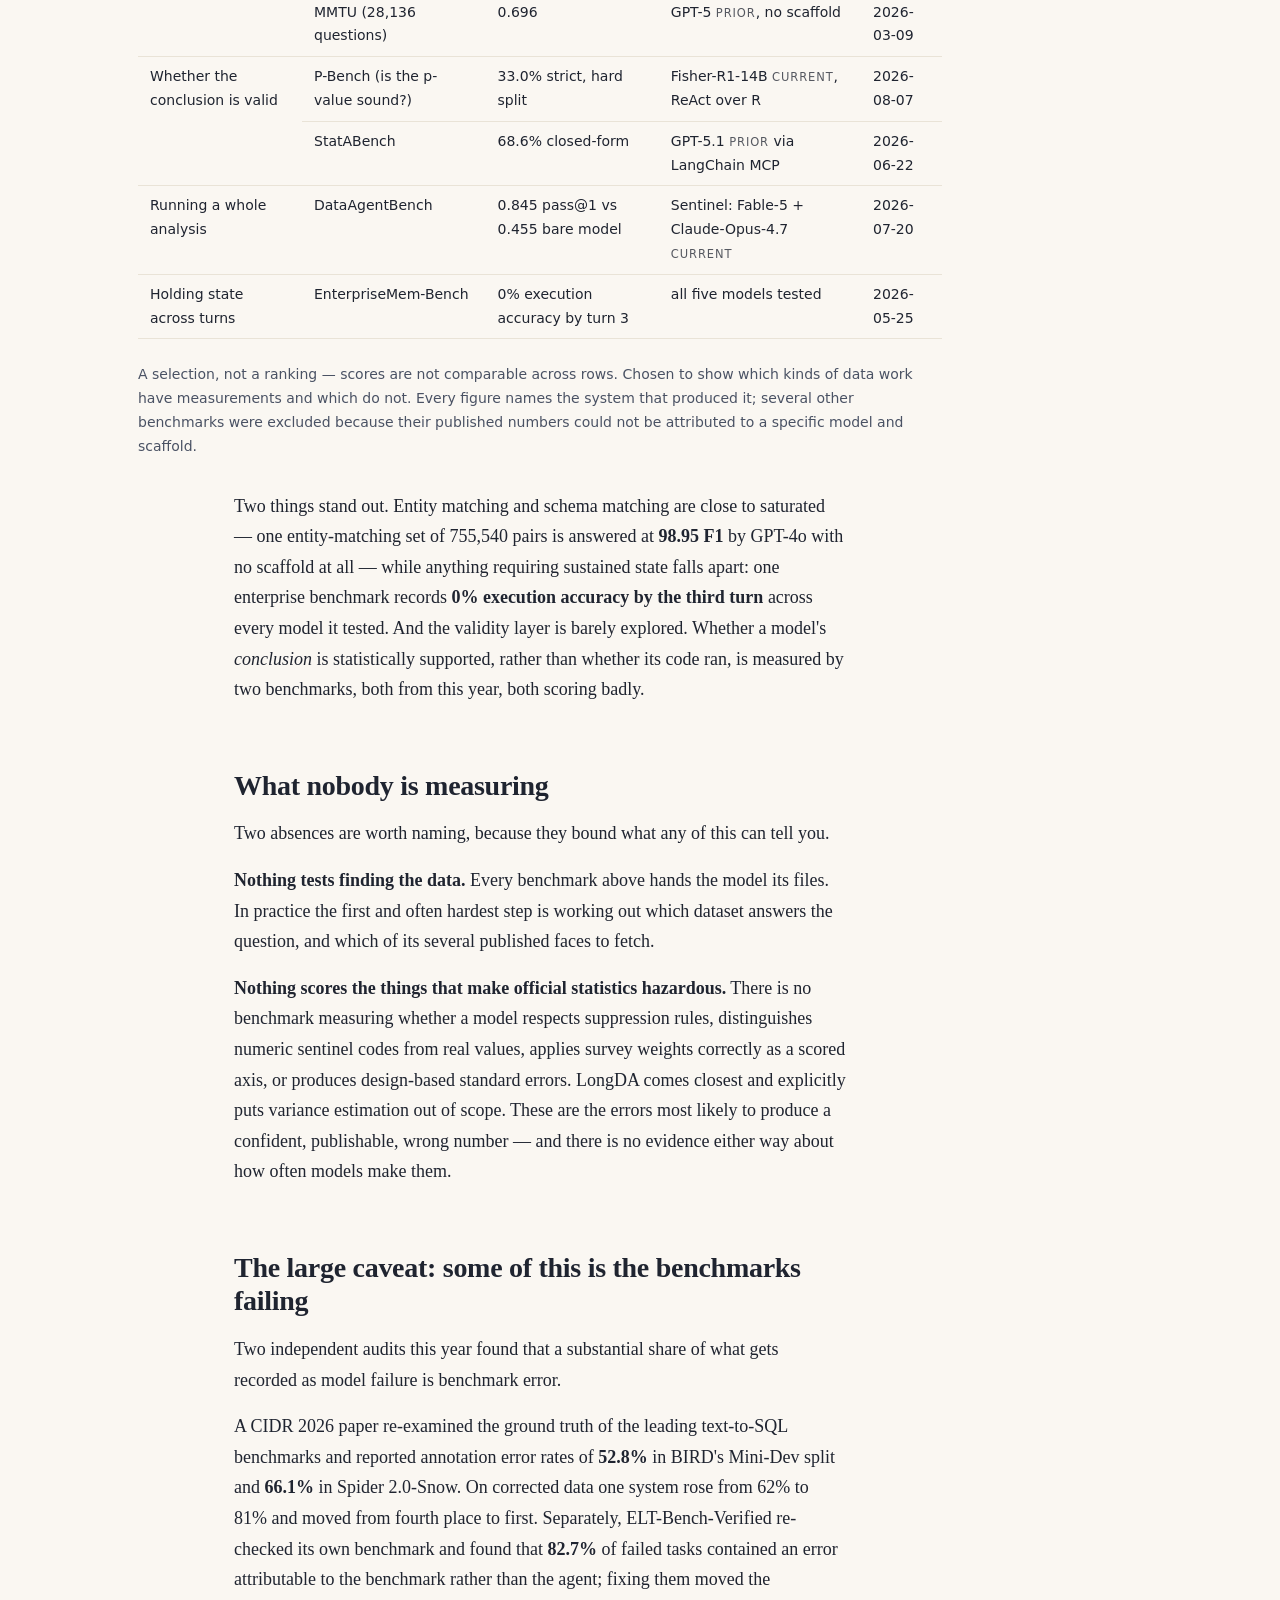
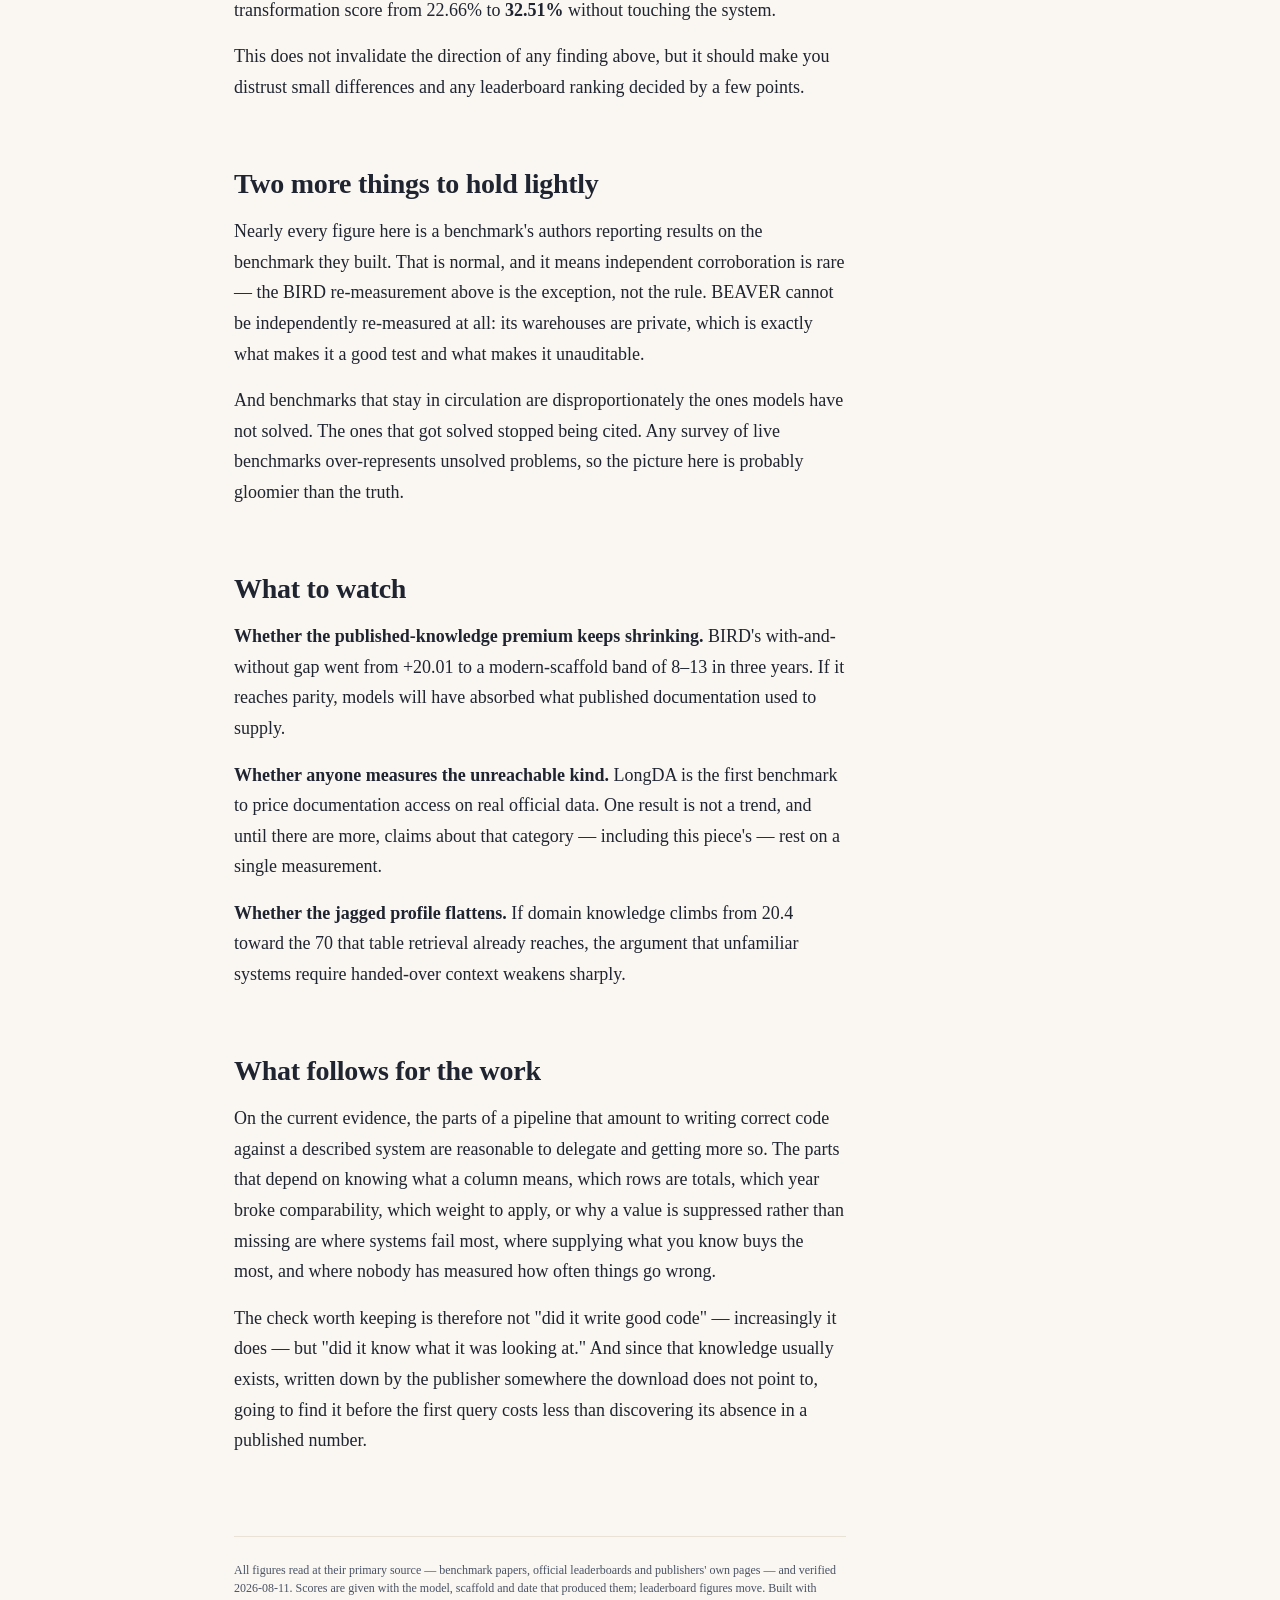
==== commit f6c5dd5d: "Introduce the dimensions, map them to the work, and cite everything Seven fixes.  1. Dimensions name" ====
--- a/review/site/index.html
+++ b/review/site/index.html
@@ -11,15 +11,12 @@
 <link rel="stylesheet" href="lib/artoo-kit/article.css">
 <link rel="stylesheet" href="lib/artoo-kit/components.css">
 <style>
-  .barrow { display: grid; grid-template-columns: 13rem 1fr 3.5rem; gap: .75rem;
-            align-items: center; margin: .3rem 0; font-size: .95rem; }
-  .barrow .track { background: color-mix(in srgb, currentColor 10%, transparent);
-                   height: .85rem; border-radius: 2px; }
-  .barrow .fill { background: currentColor; height: 100%; border-radius: 2px; opacity: .72; }
-  .barrow .val { text-align: right; font-variant-numeric: tabular-nums; }
-  .cov { font-variant-numeric: tabular-nums; }
-  .cov td.y { font-weight: 600; }
-  .muted { opacity: .72; }
+  .cov td { text-align: center; }
+  .cov td:first-child { text-align: left; }
+  .cov td.c { font-size: 1.05em; }
+  .cov td.p { opacity: .55; }
+  .muted { opacity: .68; }
+  .gen { font-size: .82em; opacity: .75; letter-spacing: .08em; }
 </style>
 </head>
 <body>
@@ -41,104 +38,158 @@
   answer this better than intuition does — but only with the dates, the models
   and the exact task attached, because all three change the answer.</p>
 
-  <h2>Why a number you read last year is probably wrong</h2>
-
-  <p>Start with one benchmark, because its history shows the problem cleanly.
-  <strong>DABstep</strong> is a set of 450 data-analysis questions built by
-  Adyen, a payments company, from its own internal documentation and files —
-  the kind of task where answering correctly requires reading a manual, not
-  just writing a query. Its questions are split into an <em>easy</em> tier and
-  a <em>hard</em> tier, and the hard tier is where systems separate.</p>
-
-  <p>In April 2025, the best configuration the authors tested — OpenAI&#x27;s
-  o4-mini, prompted to reason, wrapped in a ten-step loop that let it alternate
-  between thinking and running code — scored
-  <strong>14.55%</strong> on the hard tier. That number travelled widely.</p>
-
-  <p>By February 2026, the top entry on DABstep&#x27;s <em>validated</em>
-  leaderboard scored <strong>89.95%</strong> on the same tier. Validated
-  matters: the board has a checked tier and an open one, and the open tier
-  currently contains multiple undisclosed entries claiming 100%, which makes it
-  useless as evidence.</p>
-
-  <p>Two things follow. First, quoting 14.55% today describes a world that
-  ended eighteen months ago. Second, that 89.95% is itself now frozen —
-  DABstep has <strong>closed validation to new submissions</strong> pending a
-  second version, so the number cannot move even if systems improve. A live
-  benchmark and a live leaderboard are not the same thing.</p>
-
-  <p>It is also not one model. The entry is NVIDIA&#x27;s KGMON Data Explorer, a
-  pipeline in which Claude Opus 4.5/4.6 writes helper functions offline, Haiku
-  4.5 executes them, and Opus or Sonnet 4.6 reviews the result. Attributing it
-  to a single model would be wrong, and this is typical. Almost every score in
-  this piece belongs to a <strong>scaffold</strong> — the harness of prompts,
-  tools and retry logic wrapped around one or more models — and swapping the
-  scaffold can matter as much as swapping the model. Where a score is quoted
-  below, the scaffold is named alongside the model.</p>
-
-  <h2>The benchmarks, and what each one actually asks</h2>
-
-  <p>&quot;Can models do data analysis&quot; is too coarse a question to have
-  an answer. The benchmarks below test genuinely different jobs, and a system
-  strong at one can be weak at the next. Here is the cast used in this piece.</p>
+  <h2>The same benchmark, the same questions: 14.55% then 89.95%</h2>
+
+  <p><a href="https://huggingface.co/spaces/adyen/DABstep">DABstep</a> is 450
+  data-analysis questions built by the payments company Adyen from its own
+  internal documentation and files — tasks where answering correctly means
+  reading a manual, not just writing a query. Its questions come in an
+  <em>easy</em> tier and a <em>hard</em> tier.</p>
+
+  <p>In April 2025 the best configuration its authors tested — OpenAI&#x27;s o4-mini,
+  prompted to reason, in a ten-step loop that let it alternate between thinking
+  and running code — scored <strong>14.55%</strong> on the hard tier. Ten months
+  later the top entry on the <em>validated</em> leaderboard scored
+  <strong>89.95%</strong> on the same questions.</p>
+
+  <p>Validated matters. The board has a checked tier and an open one, and the
+  open tier holds several undisclosed entries claiming 100%, which makes it
+  useless as evidence. And that 89.95% is now frozen: DABstep
+  <strong>closed validation to new submissions</strong> pending a second
+  version, so it cannot move however much systems improve. A live benchmark and
+  a live leaderboard are different things.</p>
+
+  <p>It is also not one model. The entry is NVIDIA&#x27;s KGMON Data Explorer, in
+  which Claude Opus 4.5/4.6 writes helper functions offline, Haiku 4.5 runs
+  them, and Opus or Sonnet 4.6 reviews the output. Almost every score in this
+  piece belongs to a <strong>scaffold</strong> — the harness of prompts, tools
+  and retry logic wrapped around one or more models — and changing the scaffold
+  can matter as much as changing the model. Every figure below therefore names
+  both, with the date it was set.</p>
+
+  <p>One more marker, used throughout. Model generations turn over roughly
+  twice a year, so a score is partly a statement about when it was set.
+  <span class="gen">CURRENT</span> means the model is still at or near the
+  frontier as of August 2026; <span class="gen">PRIOR</span> means a newer
+  generation of the same family exists;
+  <span class="gen">OBSOLETE</span> means two or more generations behind. Where
+  a headline is held by an obsolete model, that is worth noticing on its own.</p>
+
+  <h2>Eight benchmarks, and the job each one tests</h2>
+
+  <p>&quot;Can models do data analysis&quot; is too coarse to have an answer.
+  These eight test genuinely different work, and a system strong at one can be
+  weak at the next.</p>
+
+  <figure class="article-figure">
+    <table>
+      <thead>
+        <tr><th>Benchmark</th><th>The job</th><th>Data</th><th>Scored by</th></tr>
+      </thead>
+      <tbody>
+        <tr>
+          <td><a href="https://huggingface.co/spaces/adyen/DABstep">DABstep</a></td>
+          <td>Answer analysis questions that require reading the manual</td>
+          <td>One payments firm&#x27;s files and internal docs</td>
+          <td>Exact answer match, easy and hard tiers</td>
+        </tr>
+        <tr>
+          <td><a href="https://bird-bench.github.io/">BIRD</a></td>
+          <td>Write SQL from a question; ships a domain note that can be withheld</td>
+          <td>95 databases, 37 domains</td>
+          <td>Execution accuracy — does the query return the right rows</td>
+        </tr>
+        <tr>
+          <td><a href="https://spider2-sql.github.io/">Spider 2.0</a></td>
+          <td>The same, at enterprise scale, plus authoring a dbt project</td>
+          <td>Real warehouses, hundreds of columns per database</td>
+          <td>Execution accuracy, three tracks</td>
+        </tr>
+        <tr>
+          <td><a href="https://beaverbench.github.io/">BEAVER</a></td>
+          <td>Query warehouses no model was trained on; five sub-skills scored apart</td>
+          <td><em>Private</em> company warehouses</td>
+          <td>Execution accuracy, plus per-sub-skill F1</td>
+        </tr>
+        <tr>
+          <td><a href="https://github.com/uiuc-kang-lab/ELT-Bench">ELT-Bench</a></td>
+          <td>Build a pipeline: <em>extract</em> from sources, <em>load</em> to a warehouse, <em>transform</em> into modelled tables</td>
+          <td>Source systems plus a live warehouse</td>
+          <td>Success rate per stage</td>
+        </tr>
+        <tr>
+          <td><a href="https://github.com/TRAIS-Lab/dca-bench">DCA-Bench</a></td>
+          <td>Find a defect nobody pointed at, with four levels of hint</td>
+          <td>Curated public datasets with known flaws</td>
+          <td>Detection rate at each hint level</td>
+        </tr>
+        <tr>
+          <td><a href="https://arxiv.org/abs/2601.02598">LongDA</a></td>
+          <td>Reproduce published statistics from microdata and its codebook</td>
+          <td>17 US federal surveys; codebooks average 263,500 tokens</td>
+          <td>Match against the official published figure</td>
+        </tr>
+        <tr>
+          <td><a href="https://arxiv.org/abs/2607.06482">DataGovBench</a></td>
+          <td>Answer questions over government open-data files</td>
+          <td>178 open-data datasets</td>
+          <td>Answer quality, 0–1</td>
+        </tr>
+      </tbody>
+    </table>
+    <figcaption>Published between 2024 and July 2026. Scores from these
+    benchmarks are never comparable to each other.</figcaption>
+  </figure>
+
+  <h2>Where they sit in the actual work</h2>
+
+  <p>A newsroom data project runs through roughly eight stages, and the
+  benchmarks cluster heavily in the middle of it. The stages, in order:</p>
 
   <ul>
-    <li><strong>DABstep</strong> — analysis questions over a firm&#x27;s own files
-    and documentation. Tests whether a model reads the manual.</li>
-    <li><strong>BIRD</strong> — text-to-SQL over 95 databases. Ships an
-    &quot;external knowledge&quot; note with each question, so it can be run
-    with and without domain hints. Scored by <em>execution accuracy</em>: does
-    the generated query return the right rows.</li>
-    <li><strong>Spider 2.0</strong> — text-to-SQL at enterprise scale, on real
-    warehouses averaging hundreds of columns per database. Three tracks: one on
-    Snowflake, one general, and one that asks for a working dbt project — dbt
-    being the tool teams use to define warehouse transformations as version-
-    controlled SQL.</li>
-    <li><strong>BEAVER</strong> — analysis against <em>private</em> company
-    warehouses no model has been trained on. It also scores five sub-skills
-    separately, which is why it is the best evidence about where capability
-    breaks.</li>
-    <li><strong>ELT-Bench</strong> — building a pipeline, not answering a
-    question. ELT is three stages: <em>extract</em> data from sources,
-    <em>load</em> it into a warehouse, then <em>transform</em> it into modelled
-    tables. The stages are scored separately.</li>
-    <li><strong>DCA-Bench</strong> — finding known defects hidden in curated
-    datasets, at four levels of hint, from none to a specific pointer.</li>
-    <li><strong>LongDA</strong> — 505 questions drawn from 30 official
-    publications across 17 US federal surveys, answered against the real
-    microdata <em>and its real codebooks</em>, which average 263,500 tokens.
-    The closest published analogue to working with government statistics.</li>
-    <li><strong>DataGovBench</strong> — question-answering over 178 government
-    open-data files, published July 2026.</li>
+    <li><strong>Find</strong> — which dataset answers this question, and where is it published?</li>
+    <li><strong>Acquire</strong> — get the bytes; formats, versions, access.</li>
+    <li><strong>Understand</strong> — read the codebook. What does each column mean, who is counted, what changed between editions?</li>
+    <li><strong>Clean</strong> — types, encodings, missing-value codes, format drift between years.</li>
+    <li><strong>Join</strong> — link to other sources; keys, crosswalks, entity matching.</li>
+    <li><strong>Analyse</strong> — aggregate, compare, compute the number.</li>
+    <li><strong>Validate</strong> — is the conclusion actually supported? Does it reconcile with what the agency published?</li>
+    <li><strong>Publish</strong> — what may honestly be said about it.</li>
   </ul>
-
-  <p>What each covers, and does not:</p>
 
   <figure class="article-figure">
     <table class="cov">
       <thead>
-        <tr>
-          <th>Benchmark</th><th>Find the data</th><th>Read the docs</th>
-          <th>Understand schema</th><th>Join / match</th><th>Build a pipeline</th>
-          <th>Interpret result</th>
-        </tr>
+        <tr><th>Benchmark</th><th>Find</th><th>Acquire</th><th>Understand</th><th>Clean</th><th>Join</th><th>Analyse</th><th>Validate</th><th>Publish</th></tr>
       </thead>
       <tbody>
-        <tr><td>DABstep</td><td>—</td><td class="y">yes</td><td class="y">yes</td><td>—</td><td>—</td><td class="y">yes</td></tr>
-        <tr><td>BIRD</td><td>—</td><td class="y">yes</td><td class="y">yes</td><td class="y">yes</td><td>—</td><td>—</td></tr>
-        <tr><td>Spider 2.0</td><td>—</td><td class="y">yes</td><td class="y">yes</td><td class="y">yes</td><td class="y">yes (dbt track)</td><td>—</td></tr>
-        <tr><td>BEAVER</td><td>—</td><td>—</td><td class="y">yes</td><td class="y">yes</td><td>—</td><td>—</td></tr>
-        <tr><td>ELT-Bench</td><td class="y">yes</td><td class="y">yes</td><td class="y">yes</td><td>—</td><td class="y">yes</td><td>—</td></tr>
-        <tr><td>DCA-Bench</td><td>—</td><td class="y">yes</td><td>—</td><td>—</td><td>—</td><td class="y">yes</td></tr>
-        <tr><td>LongDA</td><td>—</td><td class="y">yes</td><td class="y">yes</td><td>—</td><td>—</td><td class="y">yes</td></tr>
-        <tr><td>DataGovBench</td><td>—</td><td>—</td><td class="y">yes</td><td class="y">yes</td><td>—</td><td class="y">yes</td></tr>
+        <tr><td>DABstep</td><td></td><td></td><td class="c">●</td><td></td><td></td><td class="c">●</td><td></td><td></td></tr>
+        <tr><td>BIRD</td><td></td><td></td><td class="c">●</td><td></td><td class="p">◐</td><td class="c">●</td><td></td><td></td></tr>
+        <tr><td>Spider 2.0</td><td></td><td></td><td class="p">◐</td><td></td><td class="c">●</td><td class="c">●</td><td></td><td></td></tr>
+        <tr><td>BEAVER</td><td></td><td></td><td class="p">◐</td><td></td><td class="c">●</td><td class="c">●</td><td></td><td></td></tr>
+        <tr><td>ELT-Bench</td><td class="p">◐</td><td class="c">●</td><td class="c">●</td><td class="p">◐</td><td></td><td></td><td></td><td></td></tr>
+        <tr><td>DCA-Bench</td><td></td><td></td><td class="c">●</td><td class="c">●</td><td></td><td></td><td></td><td></td></tr>
+        <tr><td>LongDA</td><td></td><td></td><td class="c">●</td><td class="p">◐</td><td></td><td class="c">●</td><td class="p">◐</td><td></td></tr>
+        <tr><td>DataGovBench</td><td></td><td></td><td class="p">◐</td><td class="p">◐</td><td class="p">◐</td><td class="c">●</td><td></td><td></td></tr>
+        <tr class="muted"><td><a href="https://github.com/ruc-datalab/CoDA-Bench">CoDA-Bench</a>, <a href="https://github.com/mitdbg/KramaBench">KramaBench</a></td><td class="c">●</td><td class="p">◐</td><td></td><td></td><td></td><td class="p">◐</td><td></td><td></td></tr>
+        <tr class="muted"><td><a href="https://github.com/TsinghuaDatabaseGroup/prepbench">PrepBench</a></td><td></td><td></td><td></td><td class="c">●</td><td></td><td></td><td></td><td></td></tr>
+        <tr class="muted"><td><a href="https://github.com/wbsg-uni-mannheim/MaDI-Bench">MaDI-Bench</a></td><td></td><td></td><td></td><td class="p">◐</td><td class="c">●</td><td></td><td></td><td></td></tr>
+        <tr class="muted"><td><a href="https://arxiv.org/abs/2608.07437">P-Bench</a>, <a href="https://statqa.github.io/">StatQA</a></td><td></td><td></td><td></td><td></td><td></td><td class="p">◐</td><td class="c">●</td><td></td></tr>
       </tbody>
     </table>
-    <figcaption>Coverage, not scores — scores are not comparable across these
-    rows. Note the empty column: almost nothing here tests <em>finding</em> the
-    right dataset in the first place, and only ELT-Bench does so as part of its
-    task.</figcaption>
+    <figcaption><strong>●</strong> central to the benchmark ·
+    <strong>◐</strong> tested incidentally · blank, not tested. Greyed rows are
+    benchmarks outside the main eight, added to show which stages anyone covers
+    at all. Two columns are empty or nearly so: <strong>Find</strong> is tested
+    by two benchmarks, both from 2026, and <strong>Publish</strong> — what may
+    honestly be said about a number — by none.</figcaption>
   </figure>
+
+  <p>The clustering is the point. Almost everything measured sits in
+  <em>Understand</em>, <em>Join</em> and <em>Analyse</em> — the stages where a
+  question already exists and the data is already in hand. The stages a
+  journalist spends real time on at either end, working out which dataset to
+  use and what may fairly be claimed from it, are close to unmeasured.</p>
 
   <h2>What has moved since early 2026</h2>
 
@@ -151,27 +202,27 @@
         <tr>
           <td>Spider 2.0-Lite</td>
           <td>60.15 (2026-02)</td><td><strong>76.23</strong> (2026-07-28)</td>
-          <td>Tianqiong Data Agent + GLM 5.2</td>
+          <td>Tianqiong Data Agent + GLM 5.2 <span class="gen">CURRENT</span></td>
         </tr>
         <tr>
           <td>ELT-Bench, extract &amp; load</td>
           <td>37% (Sonnet 3.5)</td><td><strong>96%</strong> (2026-03-31)</td>
-          <td>SWE-Agent + Claude Sonnet 4.5 — model change only</td>
+          <td>SWE-Agent + Claude Sonnet 4.5 <span class="gen">PRIOR</span> — model change only</td>
         </tr>
         <tr>
           <td>ELT-Bench, transformation</td>
           <td>3.9% (2025)</td><td><strong>22.66%</strong> (2026-03-31)</td>
-          <td>SWE-Agent + Claude Sonnet 4.5</td>
+          <td>SWE-Agent + Claude Sonnet 4.5 <span class="gen">PRIOR</span></td>
         </tr>
         <tr>
           <td>BIRD, single trained model</td>
           <td>77.14 (2026-03-12)</td><td><strong>80.04</strong> (2026-06-03)</td>
-          <td>Gemini-SQL2</td>
+          <td>Gemini-SQL2 <span class="gen">CURRENT</span></td>
         </tr>
         <tr class="muted">
           <td>BIRD, test with oracle knowledge</td>
           <td>81.95 (2025-12-16)</td><td>81.95 — unbeaten</td>
-          <td>AskData + GPT-4o; 15 newer entries, none ahead</td>
+          <td>AskData + GPT-4o <span class="gen">OBSOLETE</span>; 15 newer entries, none ahead</td>
         </tr>
         <tr class="muted">
           <td>DABstep, hard (validated)</td>
@@ -181,7 +232,7 @@
         <tr class="muted">
           <td>BEAVER, end-to-end</td>
           <td>—</td><td><strong>11.4%</strong> (2026-05-13, v3)</td>
-          <td>ReFoRCE + Claude-4.5-Sonnet</td>
+          <td>ReFoRCE + Claude-4.5-Sonnet <span class="gen">PRIOR</span></td>
         </tr>
       </tbody>
     </table>
@@ -243,51 +294,93 @@
     Agent + GLM 5.2, Gemini-SQL2.</figcaption>
   </figure>
 
-  <p>The pattern: work that amounts to writing correct code against a described
-  system has improved sharply, sometimes on a model upgrade alone. ELT-Bench&#x27;s
+  <p>Read the model column and one row stands out. BIRD&#x27;s headline — the best
+  score anyone has posted with the domain notes supplied — belongs to
+  <strong>GPT-4o</strong>, a model two generations obsolete, set in December
+  2025 and unbeaten by fifteen entries since. On that benchmark, newer models
+  have not translated into better answers at all.</p>
+
+  <p>The broader pattern: work that amounts to writing correct code against a
+  described system has improved sharply, sometimes on a model upgrade alone. ELT-Bench&#x27;s
   extract-and-load stage went from a third to nearly all of the way with no
   change but a newer Claude, and its authors now describe that stage as largely
   solved. Work that requires understanding an unfamiliar system has barely
   moved: the transformation stage of the same benchmark, where you decide what
   the numbers mean, sits at <strong>22.66%</strong>.</p>
 
-  <h2>Where capability is jagged</h2>
-
-  <p>BEAVER is the most informative benchmark here because it scores five
-  sub-skills separately on the same tasks. Its warehouses are private company
-  systems, so nothing in any model&#x27;s training data describes them — which is
-  what makes the profile below a clean read on what models can work out from a
-  schema alone.</p>
+  <h2>Which part of the job models are worst at</h2>
+
+  <p><a href="https://beaverbench.github.io/">BEAVER</a> is the most informative
+  benchmark here because it scores five sub-skills separately on the same tasks.
+  Its warehouses are private company systems, so nothing in any model&#x27;s training
+  data describes them — which makes the profile below a clean read on what a
+  model can work out from a schema alone, with no prior familiarity to fall back
+  on.</p>
 
   <figure class="article-figure">
-    <div style="color: var(--ink, currentColor)">
-      <div class="barrow"><span>Table retrieval</span><span class="track"><span class="fill" style="width:70.1%"></span></span><span class="val">70.1</span></div>
-      <div class="barrow"><span>Column mapping</span><span class="track"><span class="fill" style="width:61.6%"></span></span><span class="val">61.6</span></div>
-      <div class="barrow"><span>Query decomposition</span><span class="track"><span class="fill" style="width:50.8%"></span></span><span class="val">50.8</span></div>
-      <div class="barrow"><span>Join keys</span><span class="track"><span class="fill" style="width:35.5%"></span></span><span class="val">35.5</span></div>
-      <div class="barrow"><span>Domain knowledge</span><span class="track"><span class="fill" style="width:20.4%"></span></span><span class="val">20.4</span></div>
-    </div>
+    <svg viewBox="0 0 700 232" role="img" aria-label="BEAVER sub-skill scores from 70.1 down to 20.4" style="width:100%;height:auto">
+    <style>.bl{font:600 12px system-ui,sans-serif}.bs{font:11px system-ui,sans-serif;opacity:.6}.bn{font:600 12px system-ui,sans-serif;font-variant-numeric:tabular-nums}.bx{font:10px system-ui,sans-serif;opacity:.55}</style>
+    <text class="bl" x="242" y="36" text-anchor="end">Table retrieval</text>
+    <text class="bs" x="242" y="48" text-anchor="end">find the right table</text>
+    <rect x="250.0" y="25" width="360.0" height="14" fill="currentColor" opacity=".08" rx="2"/>
+    <rect x="250.0" y="25" width="252.4" height="14" fill="currentColor" opacity=".65" rx="2"/>
+    <text class="bn" x="511.4" y="36">70.1</text>
+    <text class="bl" x="242" y="74" text-anchor="end">Column mapping</text>
+    <text class="bs" x="242" y="86" text-anchor="end">match question terms to columns</text>
+    <rect x="250.0" y="63" width="360.0" height="14" fill="currentColor" opacity=".08" rx="2"/>
+    <rect x="250.0" y="63" width="221.8" height="14" fill="currentColor" opacity=".65" rx="2"/>
+    <text class="bn" x="480.8" y="74">61.6</text>
+    <text class="bl" x="242" y="112" text-anchor="end">Query decomposition</text>
+    <text class="bs" x="242" y="124" text-anchor="end">break the question into steps</text>
+    <rect x="250.0" y="101" width="360.0" height="14" fill="currentColor" opacity=".08" rx="2"/>
+    <rect x="250.0" y="101" width="182.9" height="14" fill="currentColor" opacity=".65" rx="2"/>
+    <text class="bn" x="441.9" y="112">50.8</text>
+    <text class="bl" x="242" y="150" text-anchor="end">Join keys</text>
+    <text class="bs" x="242" y="162" text-anchor="end">pick the column that links two tables</text>
+    <rect x="250.0" y="139" width="360.0" height="14" fill="currentColor" opacity=".08" rx="2"/>
+    <rect x="250.0" y="139" width="127.8" height="14" fill="currentColor" opacity=".65" rx="2"/>
+    <text class="bn" x="386.8" y="150">35.5</text>
+    <text class="bl" x="242" y="188" text-anchor="end">Domain knowledge</text>
+    <text class="bs" x="242" y="200" text-anchor="end">know what the values mean</text>
+    <rect x="250.0" y="177" width="360.0" height="14" fill="currentColor" opacity=".08" rx="2"/>
+    <rect x="250.0" y="177" width="73.4" height="14" fill="currentColor" opacity=".65" rx="2"/>
+    <text class="bn" x="332.4" y="188">20.4</text>
+    <line x1="250.0" y1="208" x2="610.0" y2="208" stroke="currentColor" opacity=".25"/>
+    <text class="bx" x="250.0" y="223" text-anchor="middle">0</text>
+    <text class="bx" x="340.0" y="223" text-anchor="middle">25</text>
+    <text class="bx" x="430.0" y="223" text-anchor="middle">50</text>
+    <text class="bx" x="520.0" y="223" text-anchor="middle">75</text>
+    <text class="bx" x="610.0" y="223" text-anchor="middle">100</text>
+    <text class="bx" x="430.0" y="237" text-anchor="middle">F1 — 100 is perfect</text>
+    </svg>
     <figcaption>BEAVER v3 sub-skill scores, <strong>averaged across seven
-    models</strong> (2026-05-13) — a profile of the field, not of one system.
-    Measured as F1, which balances how much of the right answer was found
-    against how much of what was returned was right; 100 is perfect.
-    The gradient runs from what a schema tells you to what only a person can.</figcaption>
+    models</strong> (2026-05-13) — a profile of the field, not of any one
+    system. Measured as F1, which balances how much of the right answer was
+    found against how much of what was returned was right. All five are scored
+    on the same tasks, so these rows <em>are</em> comparable to each other,
+    unlike the other charts here.</figcaption>
   </figure>
 
-  <p>The order is the finding. Picking the right table is largely solvable from
-  the schema. Picking the right join key is much harder, because a schema rarely
-  says which of several plausible columns actually relates two tables. And
-  domain knowledge — what a column <em>means</em> in the business that produced
-  it — is where models do worst, at <strong>20.4</strong>.</p>
-
-  <p>Other benchmarks show the same shape from different angles. On the
-  government open-data benchmark, the largest single error category is failing
-  to apply a condition the question never stated — a date range, a status code,
-  or which rows in a table are totals rather than members — accounting for
-  <strong>32.4%</strong> of one system&#x27;s errors (Gemini 2.5 Flash with its
-  Answer Agent scaffold). On a table-reasoning benchmark, the same models score
-  above 90 on fact-checking and numerical reasoning while sitting at
-  <strong>61.4</strong> on open data analysis.</p>
+  <p>The order is the finding, and it runs in one direction: from what a schema
+  tells you to what only a person can. Picking the right table is largely
+  solvable from column names. Picking the right join key is much harder, because
+  a schema rarely says which of several plausible columns actually relates two
+  tables. And knowing what a value <em>means</em> in the business that produced
+  it is where models do worst, at <strong>20.4</strong> — a third of their score
+  on table retrieval.</p>
+
+  <p>That bottom row is the whole argument of the next section. Domain knowledge
+  is not a skill a model can be better at; it is information it either has or
+  does not.</p>
+
+  <p>Other benchmarks show the same shape from different angles. On government
+  open data, the largest single error category is failing to apply a condition
+  the question never stated — a date range, a status code, or which rows are
+  totals rather than members — at <strong>32.4%</strong> of one system&#x27;s errors
+  (Gemini 2.5 Flash with its Answer Agent scaffold, 2026-07). On
+  <a href="https://tablebench.github.io/">TableBench</a>, models score above 90
+  on fact-checking and numerical reasoning while sitting at <strong>61.4</strong>
+  on open-ended data analysis.</p>
 
   <h2>What handing over documentation is worth</h2>
 
@@ -382,8 +475,11 @@
     — only the gap within a row means anything, which is why the gain is printed
     separately. Systems, in row order: DeepSeek-R1 curator; GPT-5.1-Codex; human
     data engineers and database students; ReFoRCE best config; AskData + GPT-4o;
-    GPT-5 under LongTA; Claude-3.5-Sonnet with self-debug. Dates 2024-11 to
-    2026-08; verified 2026-08-11.</figcaption>
+    <span class="gen">PRIOR</span> GPT-5 under LongTA;
+    <span class="gen">OBSOLETE</span> Claude-3.5-Sonnet with self-debug. Note
+    that the two largest gains were measured on obsolete models — DeepSeek-R1
+    and GPT-5.1-Codex — so these are not artefacts of weak systems being easy
+    to help. Dates 2024-11 to 2026-08; verified 2026-08-11.</figcaption>
   </figure>
 
   <p><strong>LongDA is the most relevant result published.</strong> Its
@@ -437,16 +533,16 @@
         <tr><th>What it measures</th><th>Benchmark</th><th>Best result</th><th>System</th><th>Date</th></tr>
       </thead>
       <tbody>
-        <tr><td rowspan="2">Finding data in a lake or sandbox</td><td>CoDA-Bench</td><td>83.0 / 61.1</td><td>Mini-SWE-agent + GPT-5.5</td><td>2026-06-13</td></tr>
-        <tr><td>LakeQA (9.5 TB, incl. data.gov)</td><td>32.87% exact match</td><td>Claude Sonnet 4.5, 5-tool scaffold</td><td>2026-06</td></tr>
-        <tr><td rowspan="2">Preparing and cleaning</td><td>PrepBench</td><td>54.9% → 85.3%</td><td>GPT-5.1-Codex</td><td>2026-05-09</td></tr>
-        <tr><td>&quot;Can FMs Wrangle Your Data?&quot;</td><td>0.0 → 99.1 F1 (10 examples)</td><td>GPT-3-175B</td><td>2022-12-24</td></tr>
-        <tr><td>Integrating several sources</td><td>MaDI-Bench</td><td>schema match 100 F1 → fusion 84.87</td><td>GPT-5.5 / GPT-5.2 pipeline</td><td>2026-06-29</td></tr>
+        <tr><td rowspan="2">Finding data in a lake or sandbox</td><td>CoDA-Bench</td><td>83.0 / 61.1</td><td>Mini-SWE-agent + GPT-5.5 <span class="gen">CURRENT</span></td><td>2026-06-13</td></tr>
+        <tr><td>LakeQA (9.5 TB, incl. data.gov)</td><td>32.87% exact match</td><td>Claude Sonnet 4.5 <span class="gen">PRIOR</span>, 5-tool scaffold</td><td>2026-06</td></tr>
+        <tr><td rowspan="2">Preparing and cleaning</td><td>PrepBench</td><td>54.9% → 85.3%</td><td>GPT-5.1-Codex <span class="gen">PRIOR</span></td><td>2026-05-09</td></tr>
+        <tr><td>&quot;Can FMs Wrangle Your Data?&quot;</td><td>0.0 → 99.1 F1 (10 examples)</td><td>GPT-3-175B <span class="gen">OBSOLETE</span></td><td>2022-12-24</td></tr>
+        <tr><td>Integrating several sources</td><td>MaDI-Bench</td><td>schema match 100 F1 → fusion 84.87</td><td>GPT-5.5 / GPT-5.2 <span class="gen">CURRENT</span> pipeline</td><td>2026-06-29</td></tr>
         <tr><td rowspan="2">Reasoning over tables</td><td>TableBench (agents)</td><td>75.05 overall, 61.37 on analysis</td><td>WPS AI, base model undisclosed</td><td>2026-07-29</td></tr>
-        <tr><td>MMTU (28,136 questions)</td><td>0.696</td><td>GPT-5, no scaffold</td><td>2026-03-09</td></tr>
-        <tr><td rowspan="2">Whether the conclusion is valid</td><td>P-Bench (is the p-value sound?)</td><td>33.0% strict, hard split</td><td>Fisher-R1-14B, ReAct over R</td><td>2026-08-07</td></tr>
-        <tr><td>StatABench</td><td>68.6% closed-form</td><td>GPT-5.1 via LangChain MCP</td><td>2026-06-22</td></tr>
-        <tr><td>Running a whole analysis</td><td>DataAgentBench</td><td>0.845 pass@1 vs 0.455 bare model</td><td>Sentinel: Fable-5 + Claude-Opus-4.7</td><td>2026-07-20</td></tr>
+        <tr><td>MMTU (28,136 questions)</td><td>0.696</td><td>GPT-5 <span class="gen">PRIOR</span>, no scaffold</td><td>2026-03-09</td></tr>
+        <tr><td rowspan="2">Whether the conclusion is valid</td><td>P-Bench (is the p-value sound?)</td><td>33.0% strict, hard split</td><td>Fisher-R1-14B <span class="gen">CURRENT</span>, ReAct over R</td><td>2026-08-07</td></tr>
+        <tr><td>StatABench</td><td>68.6% closed-form</td><td>GPT-5.1 <span class="gen">PRIOR</span> via LangChain MCP</td><td>2026-06-22</td></tr>
+        <tr><td>Running a whole analysis</td><td>DataAgentBench</td><td>0.845 pass@1 vs 0.455 bare model</td><td>Sentinel: Fable-5 + Claude-Opus-4.7 <span class="gen">CURRENT</span></td><td>2026-07-20</td></tr>
         <tr><td>Holding state across turns</td><td>EnterpriseMem-Bench</td><td>0% execution accuracy by turn 3</td><td>all five models tested</td><td>2026-05-25</td></tr>
       </tbody>
     </table>
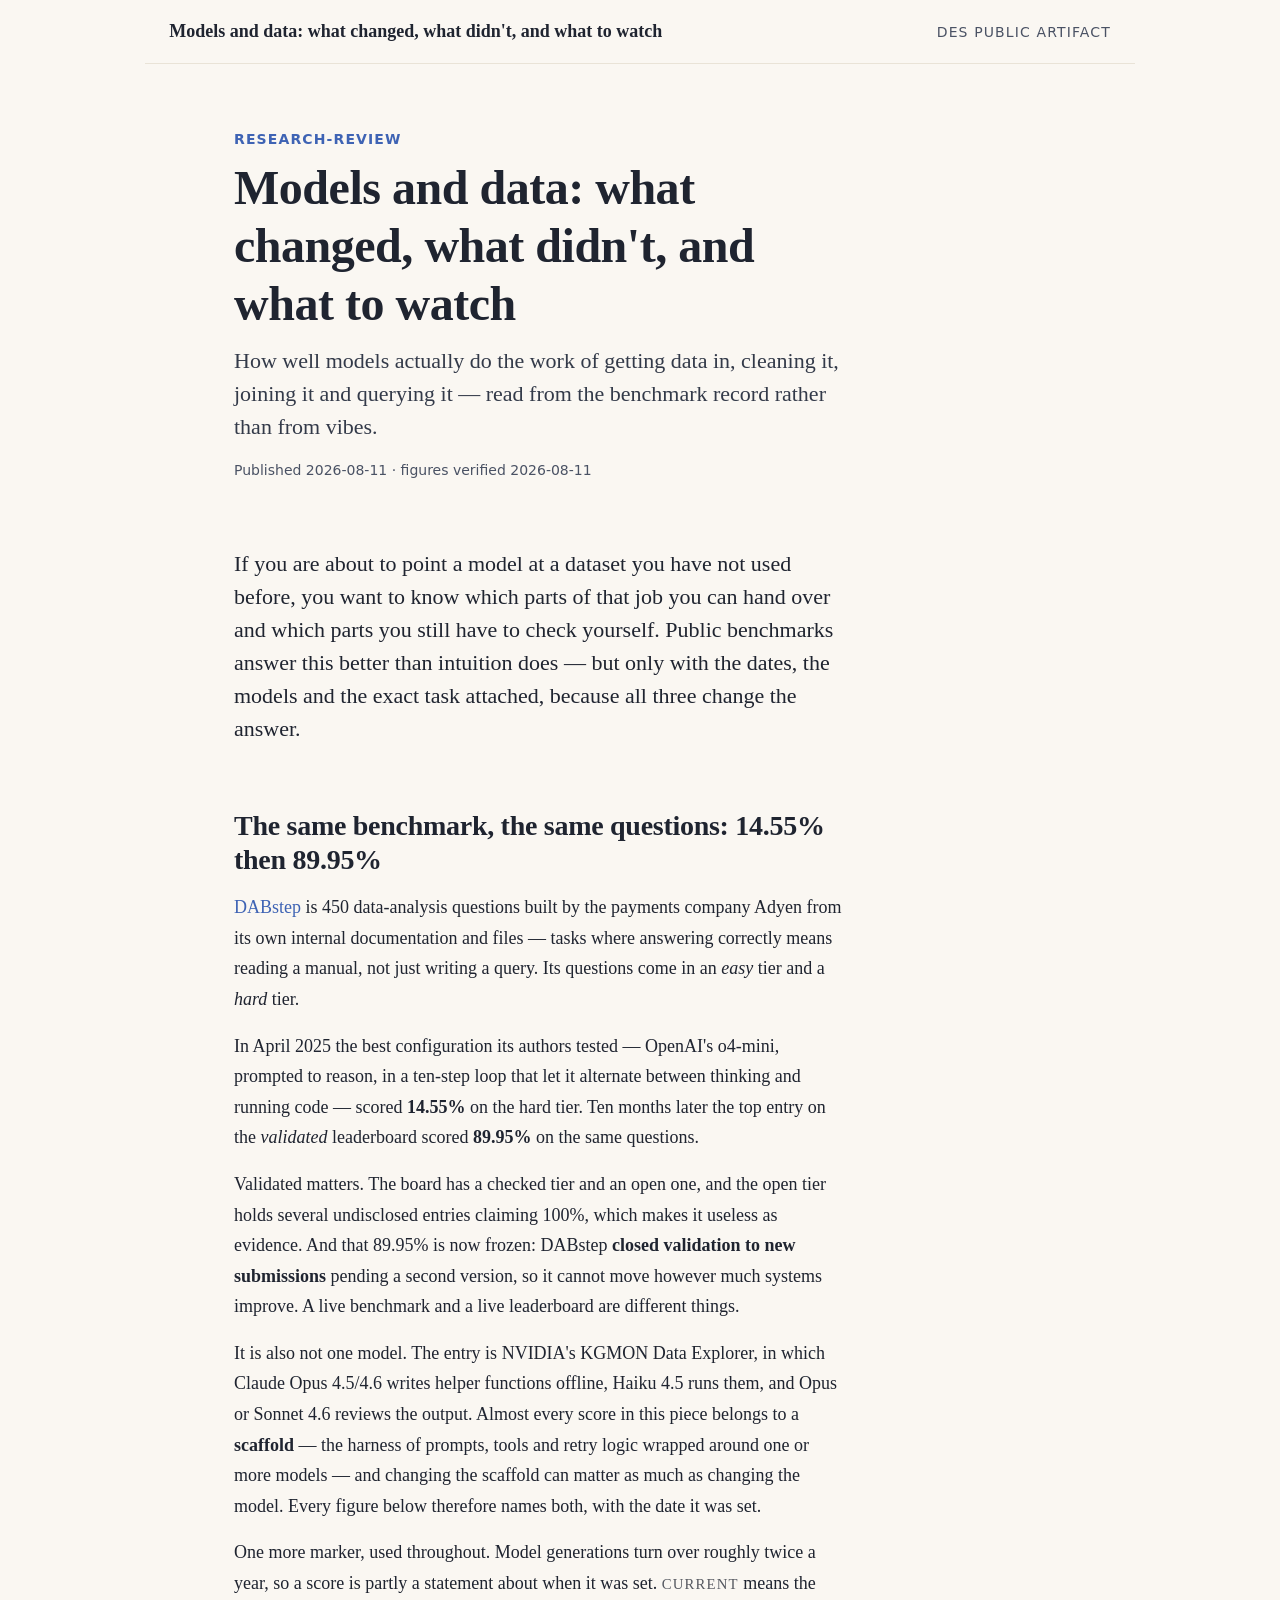
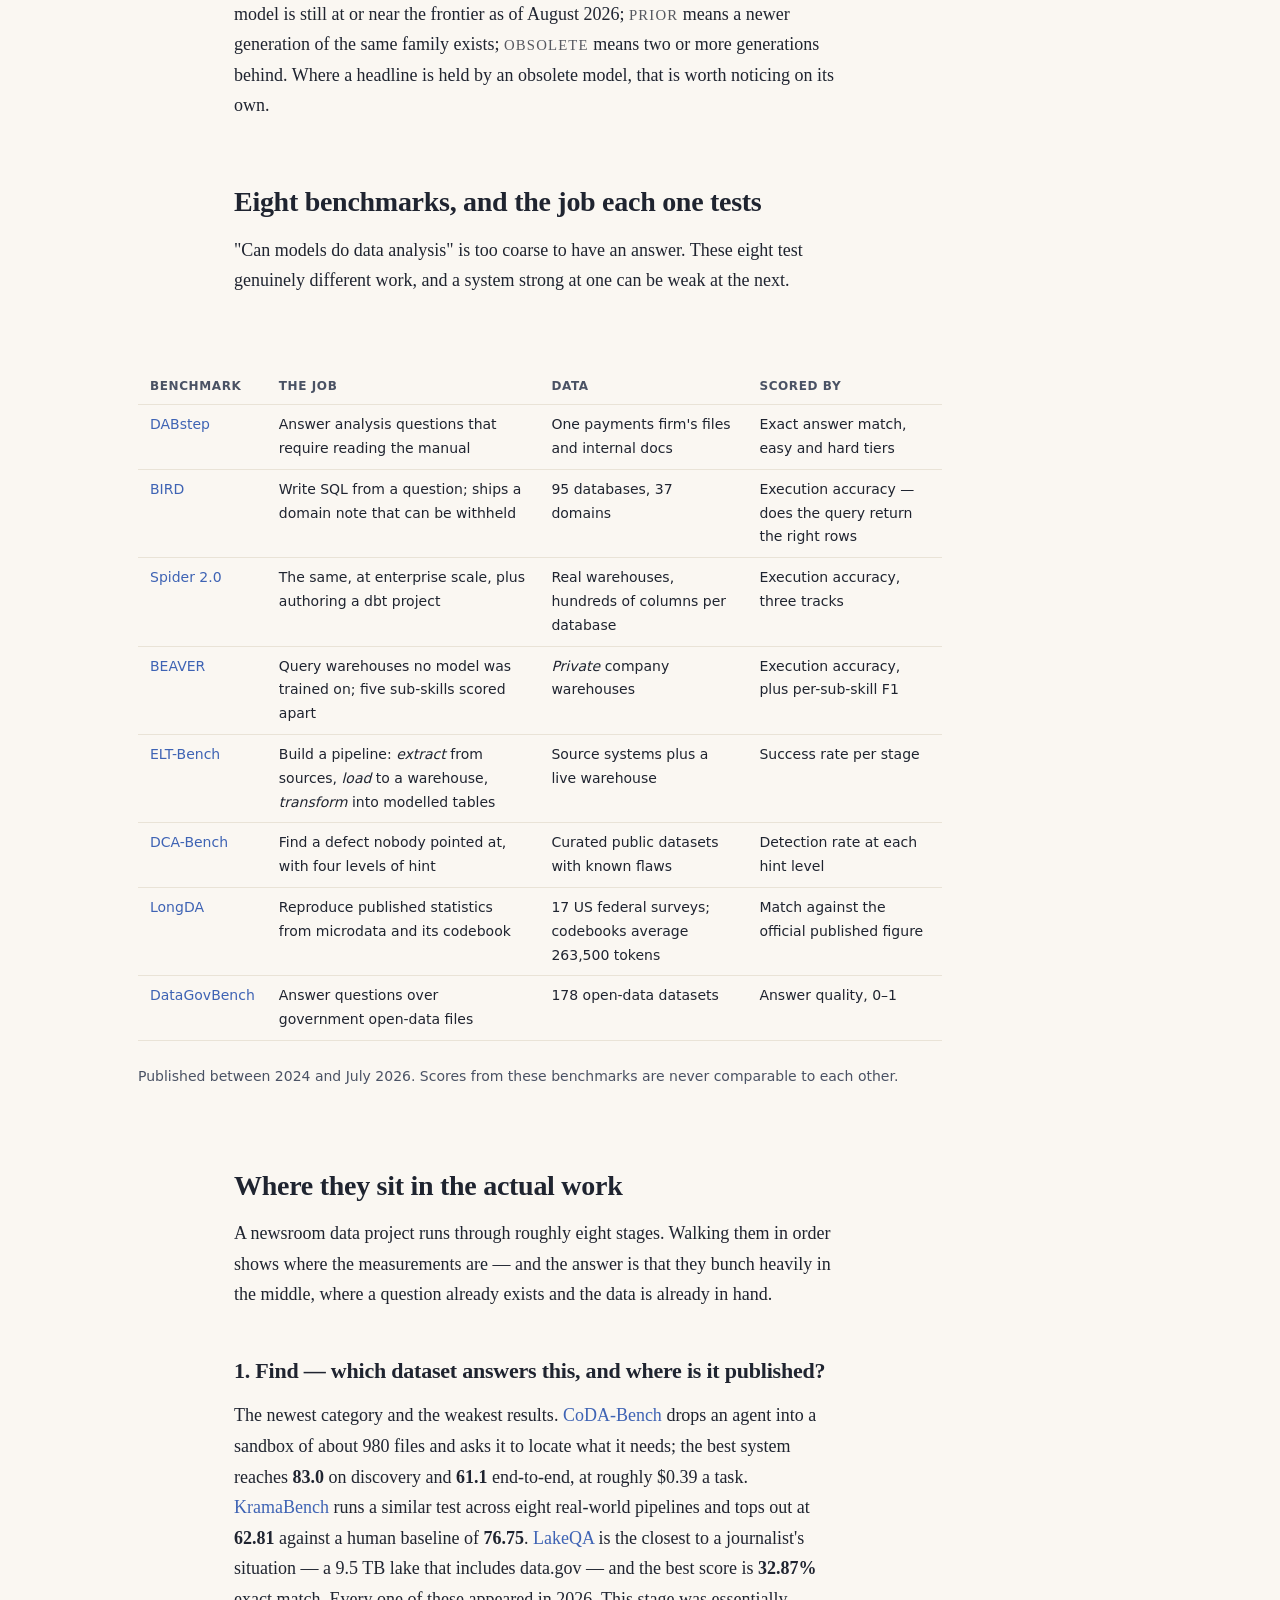
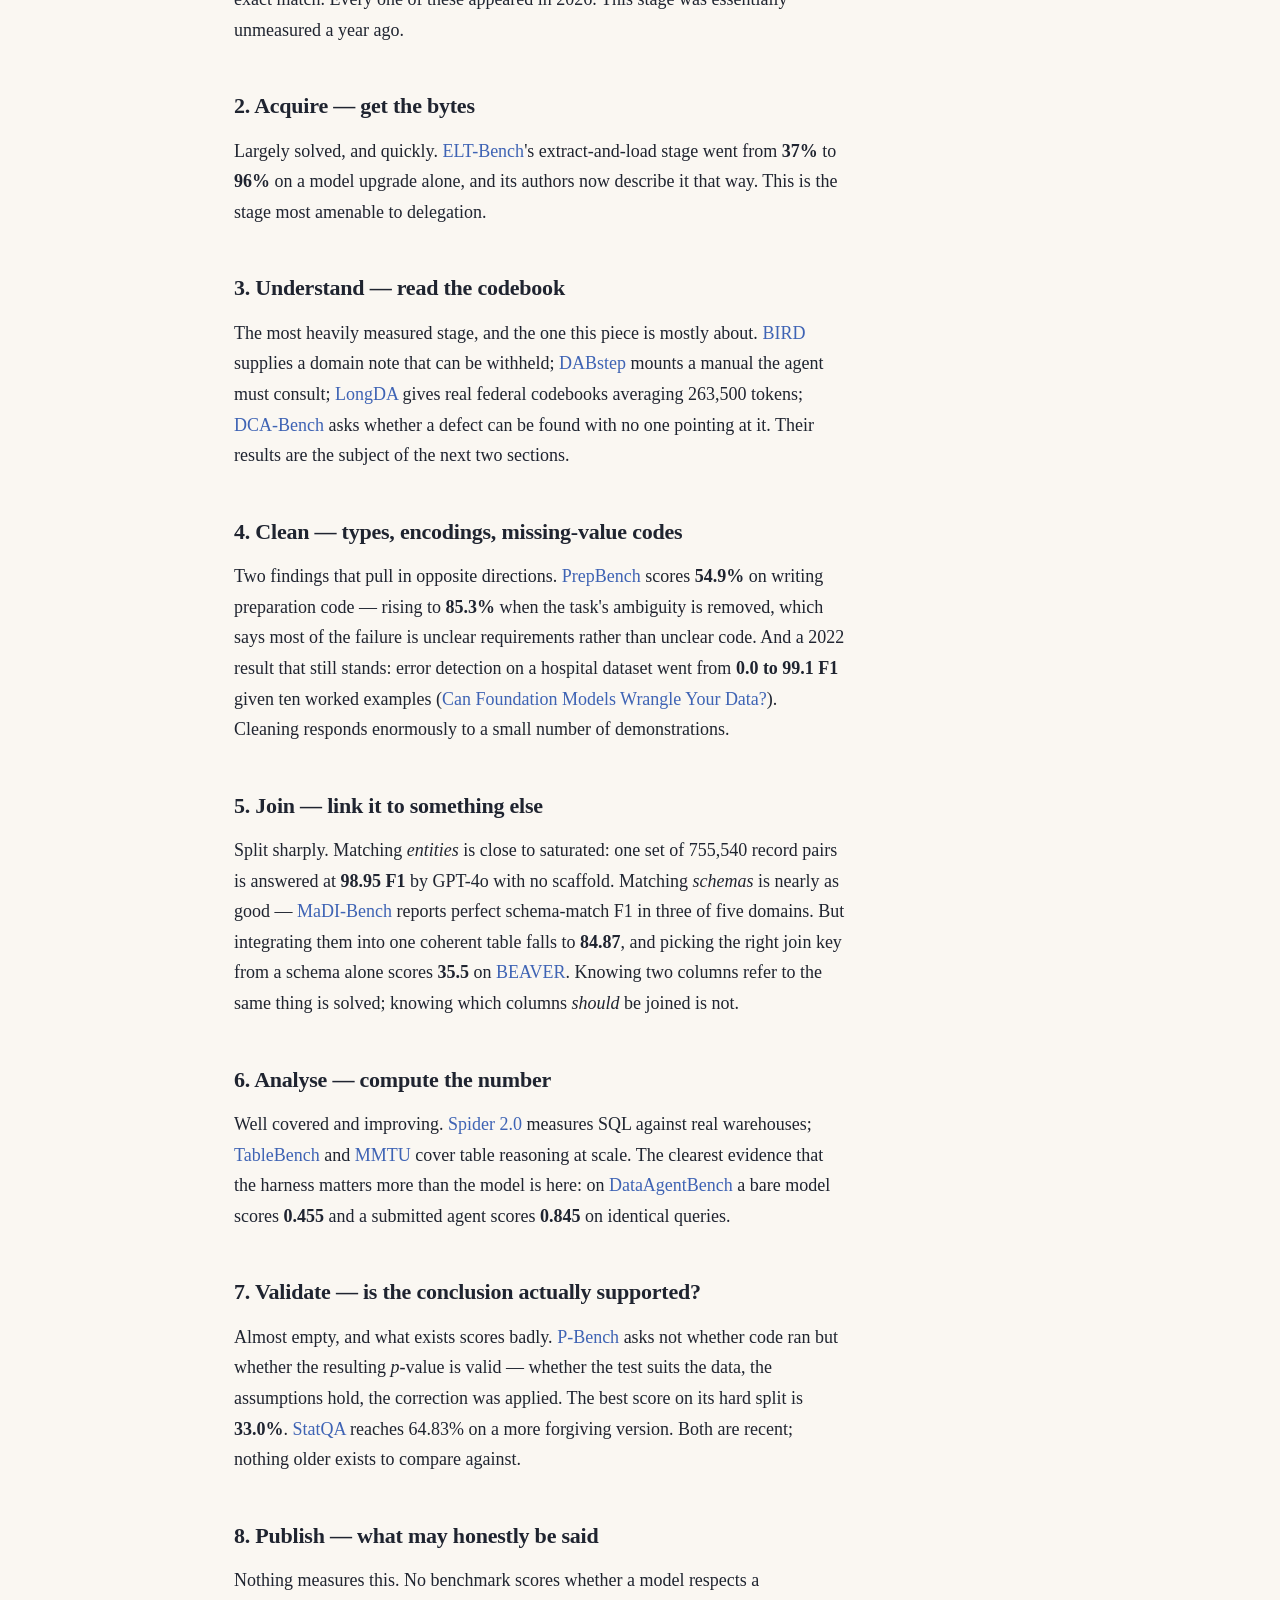
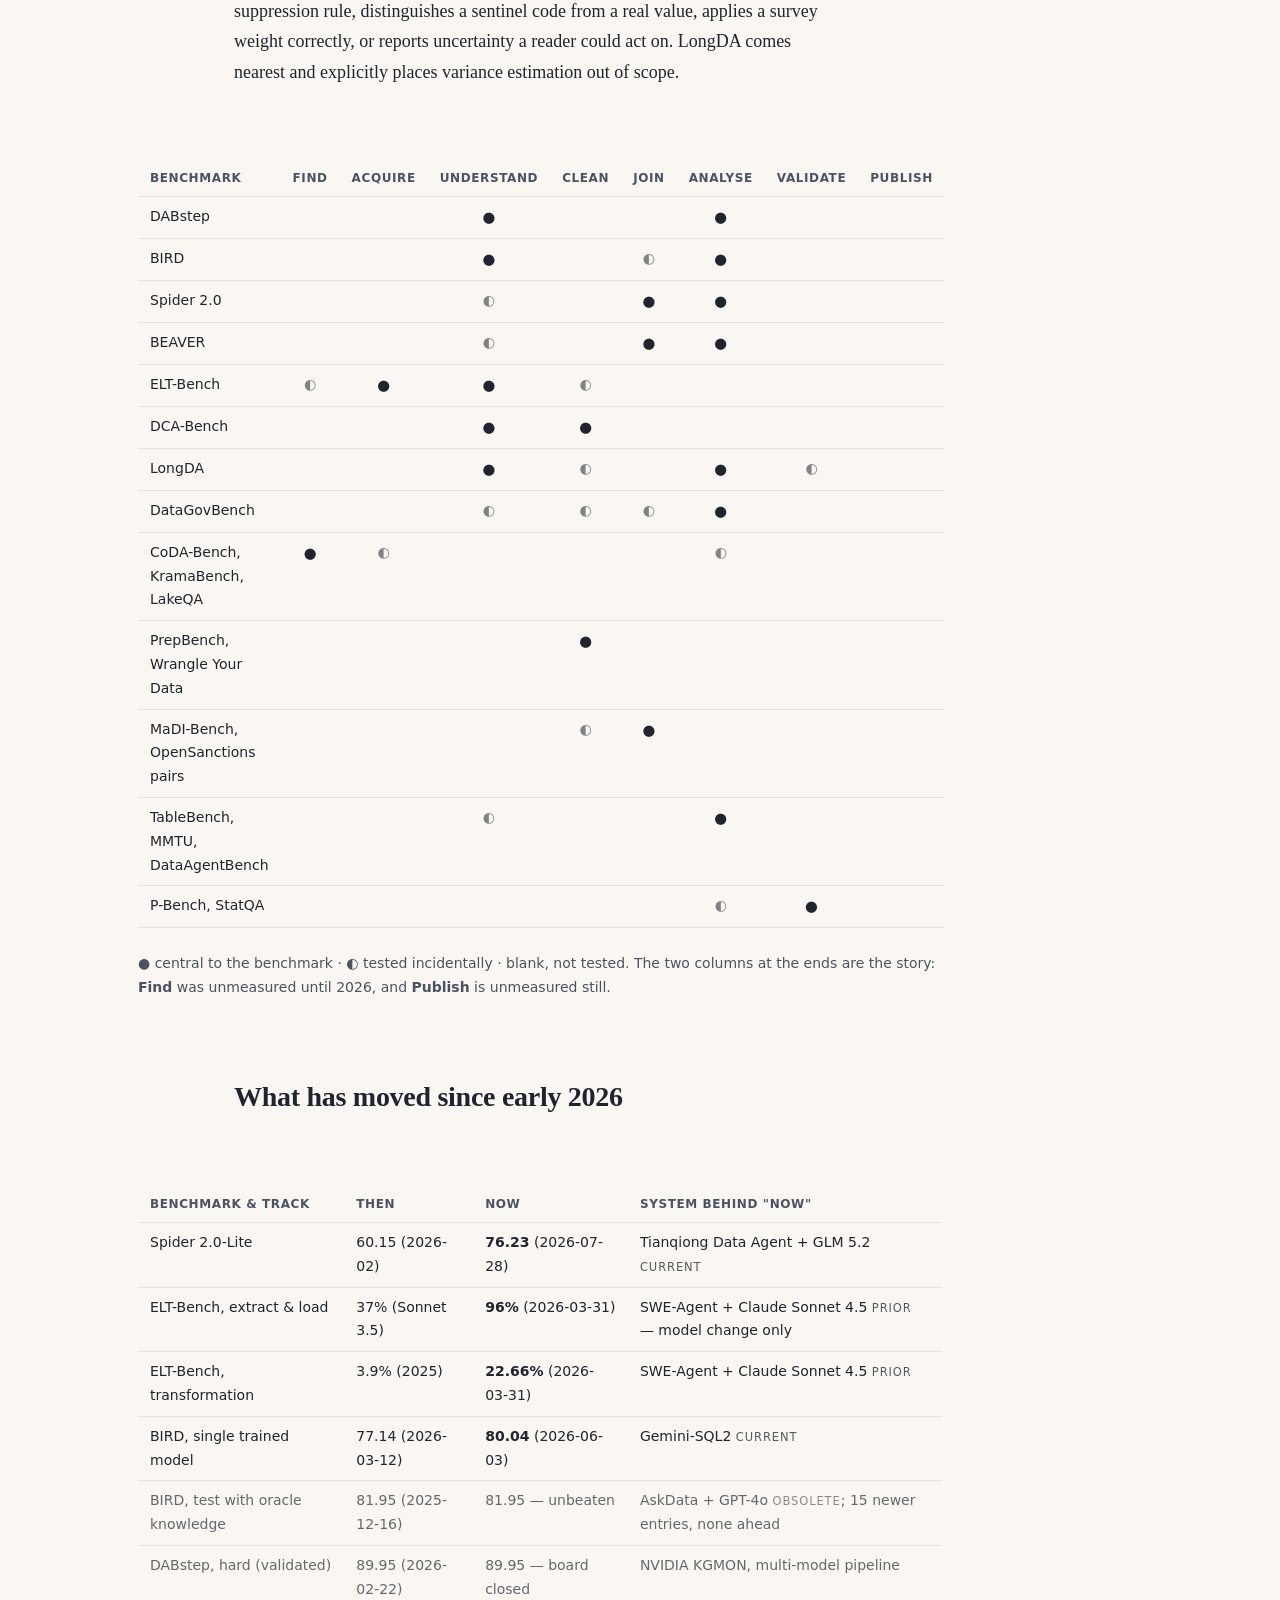
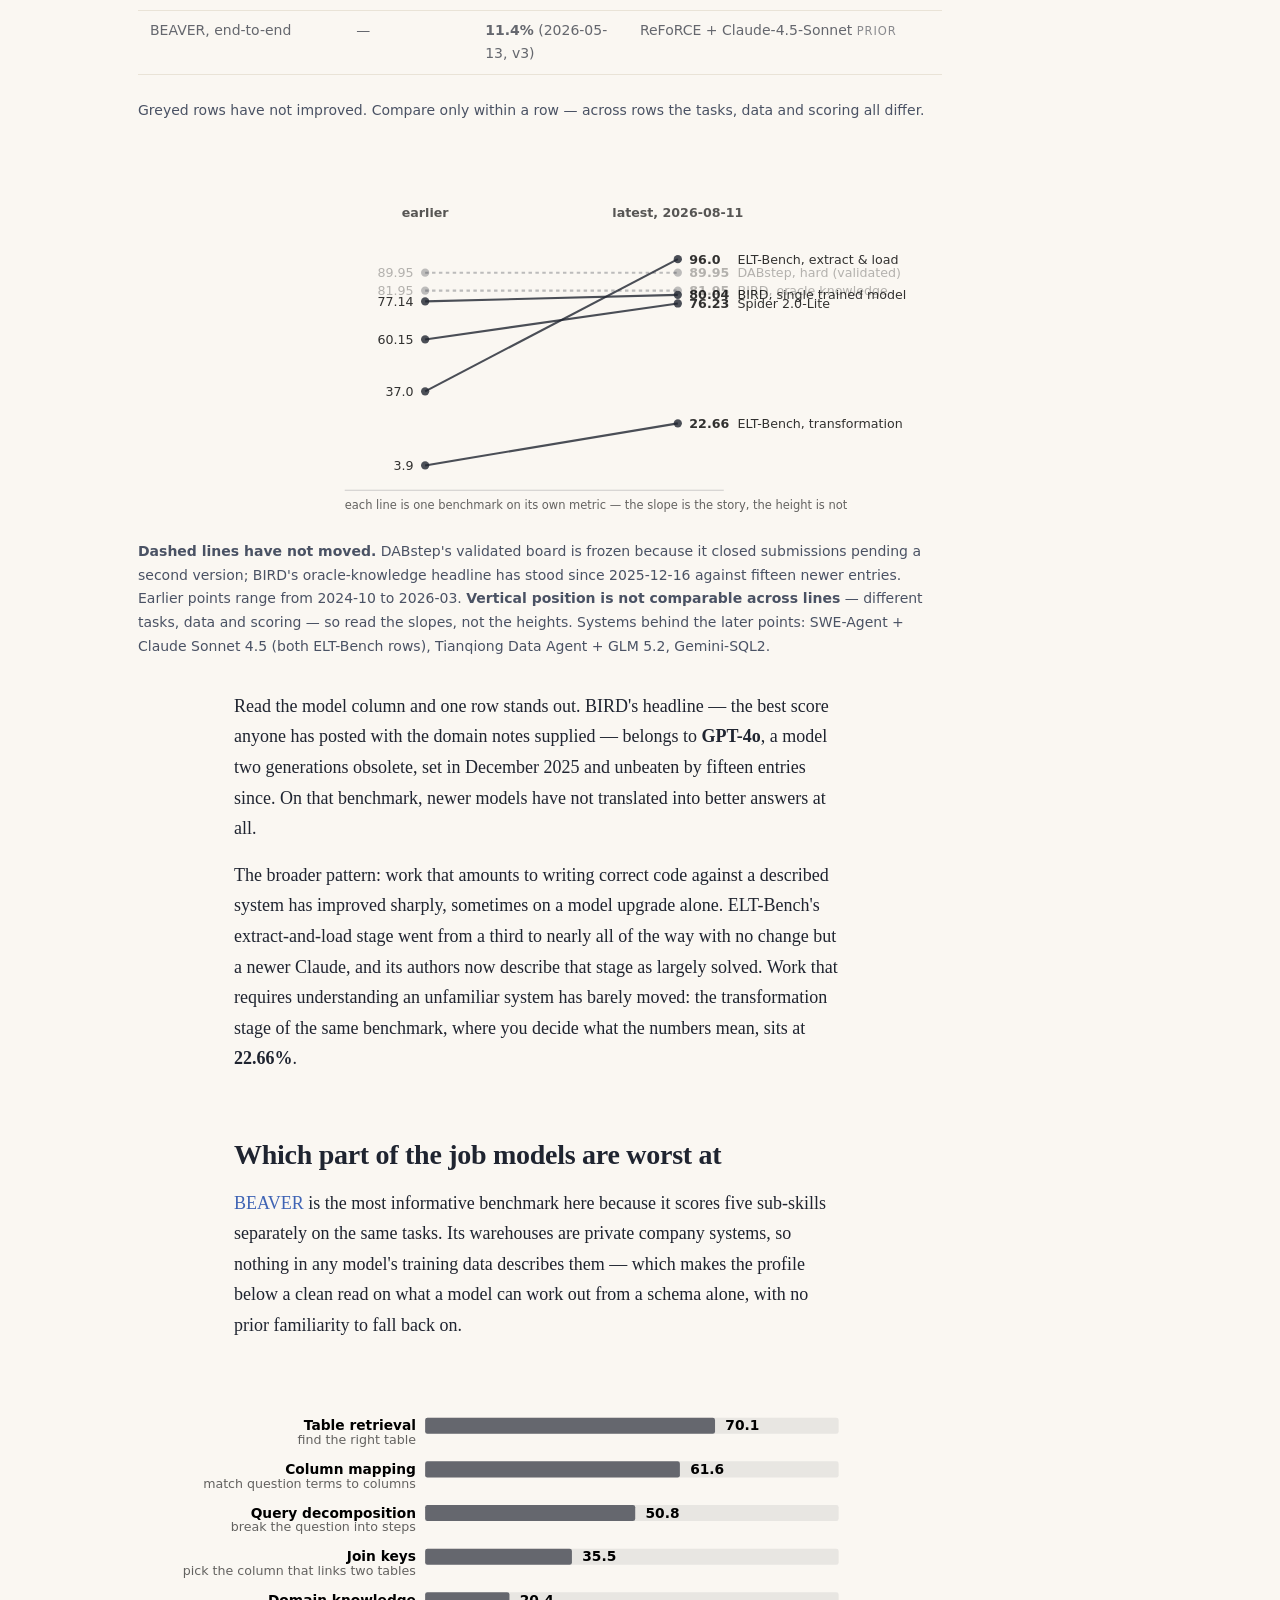
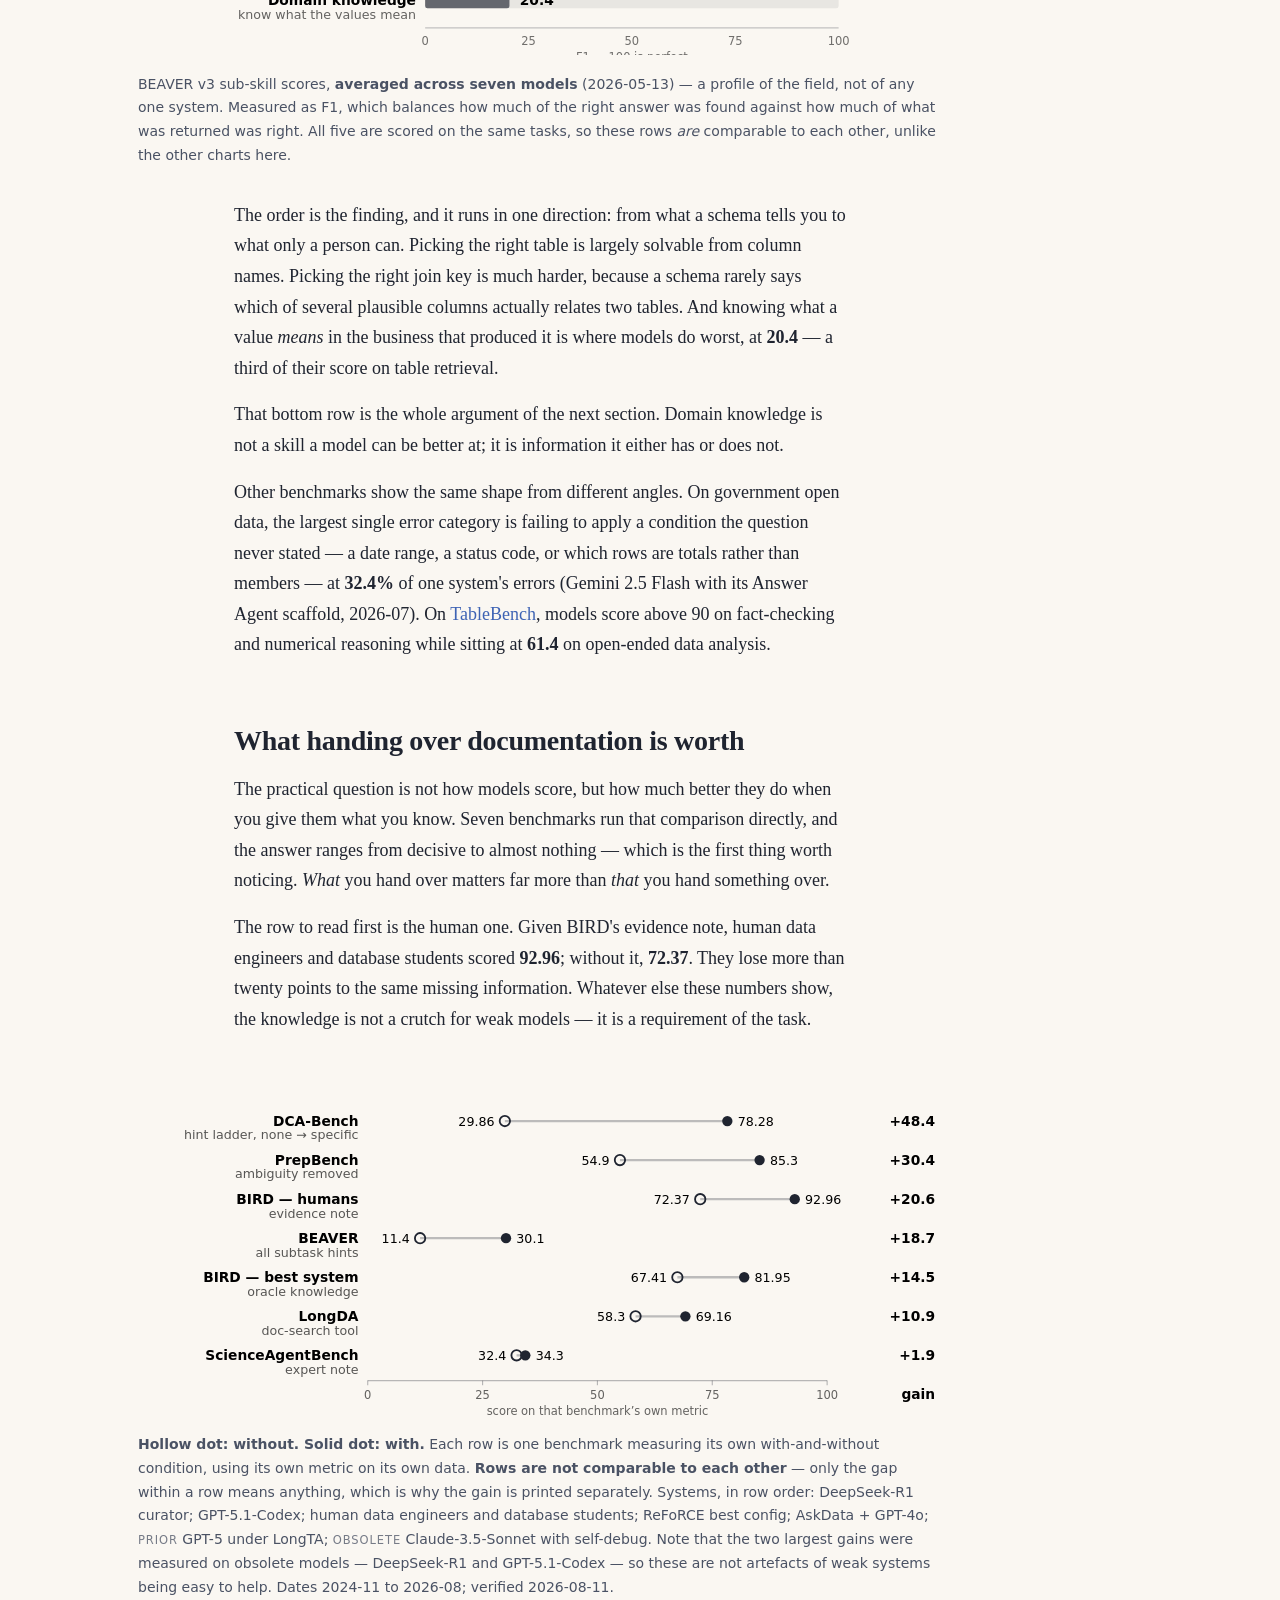
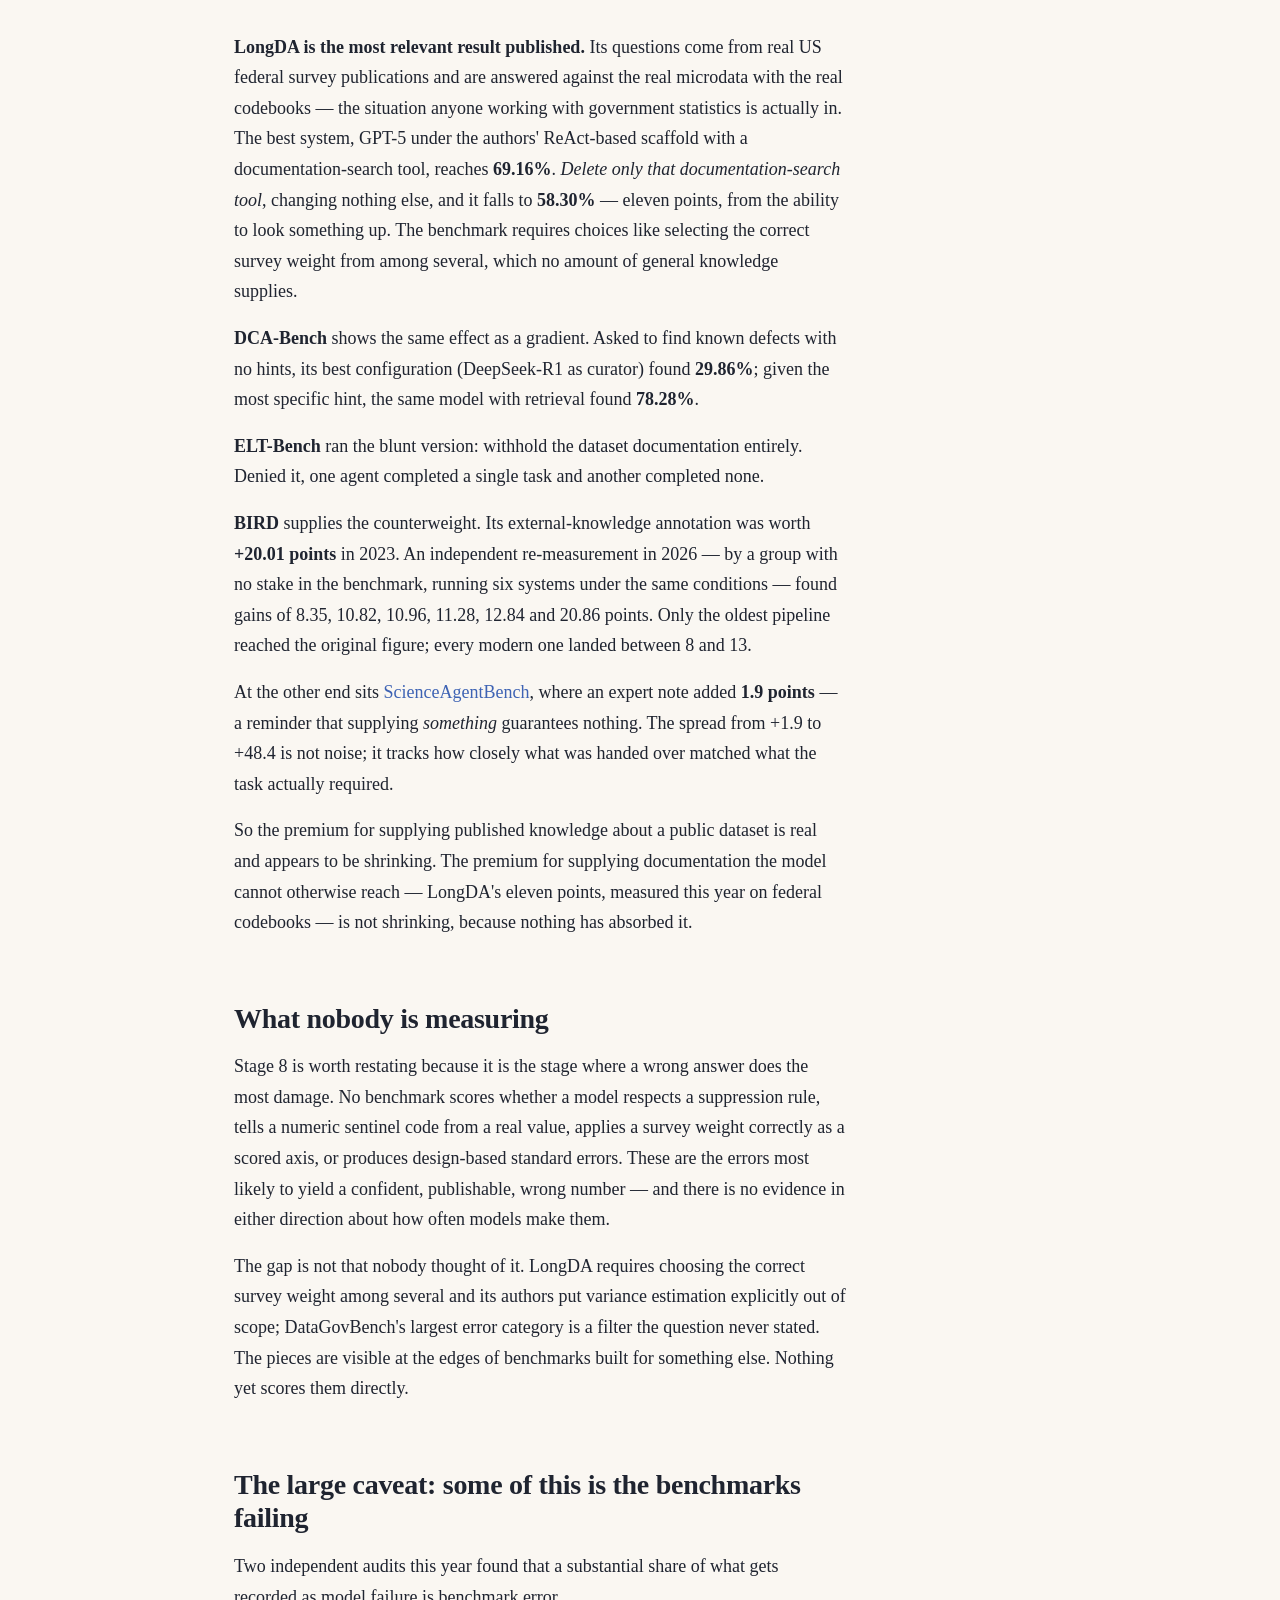
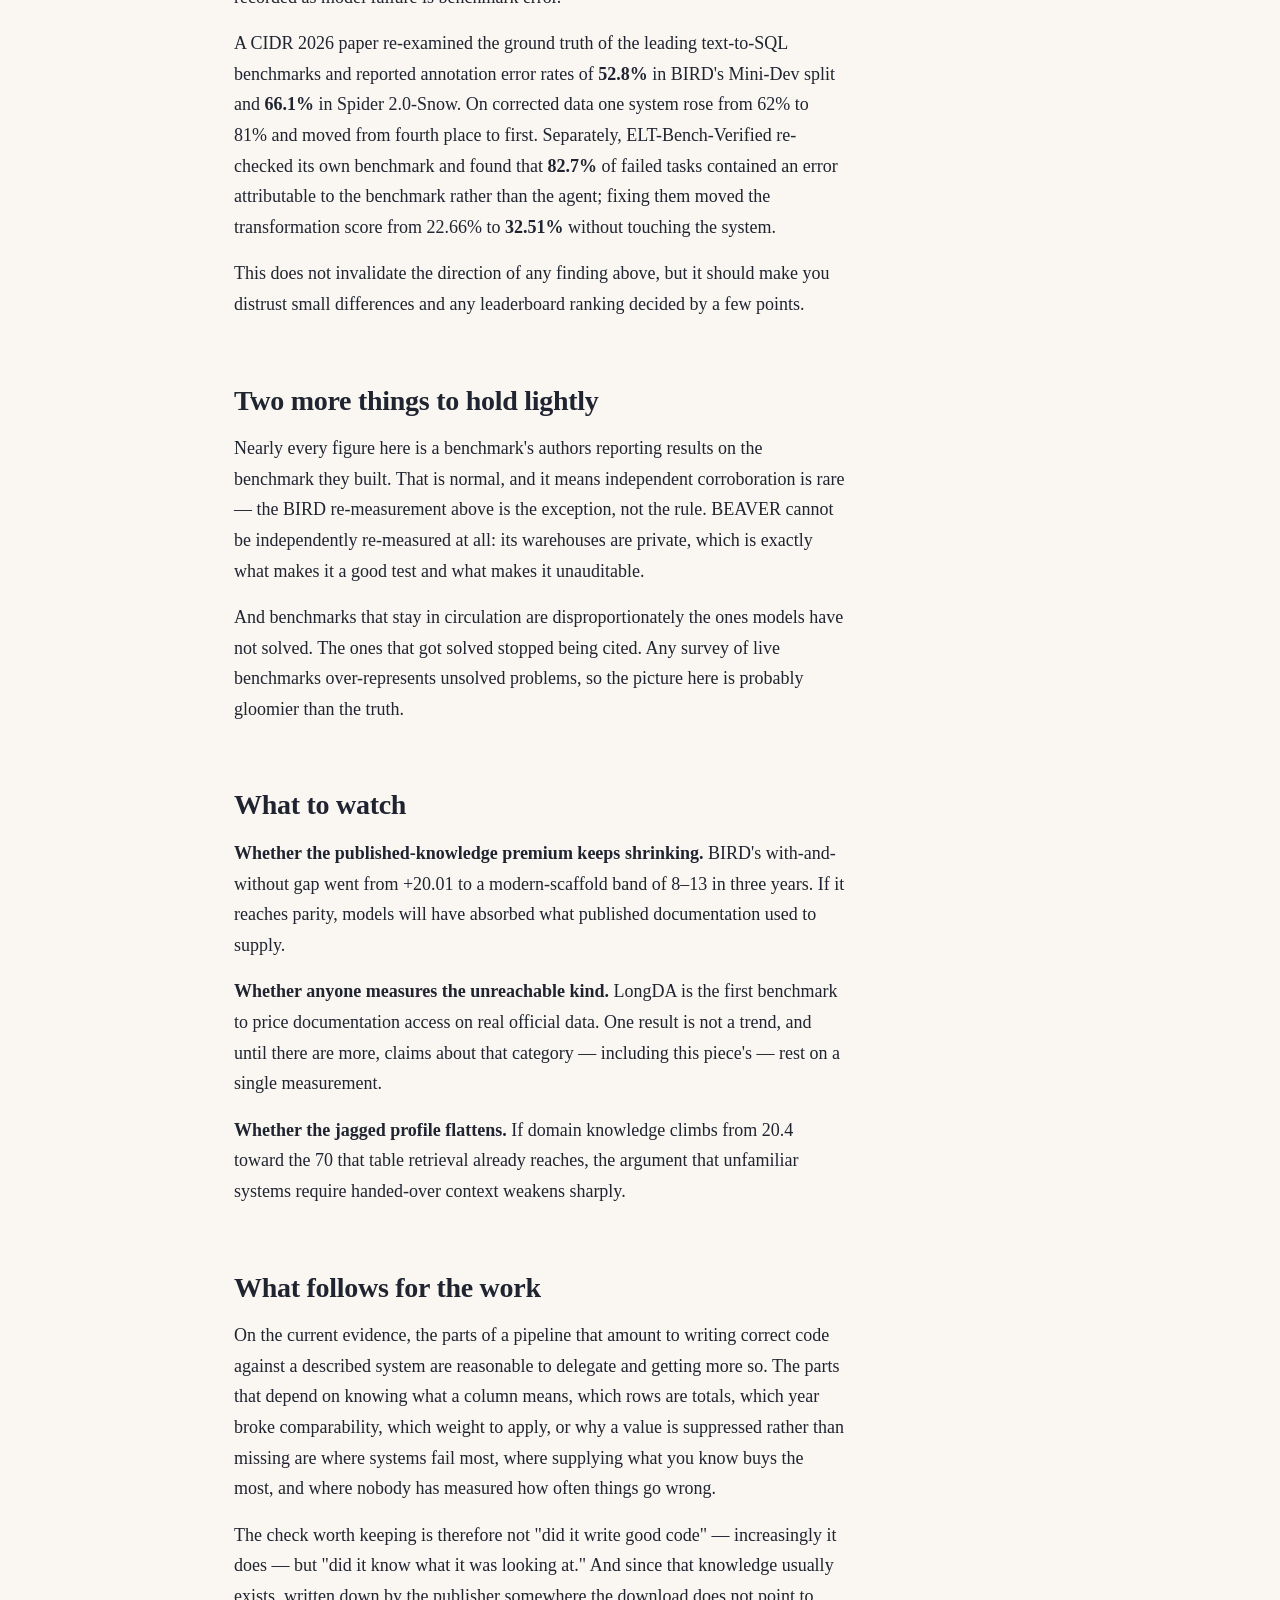
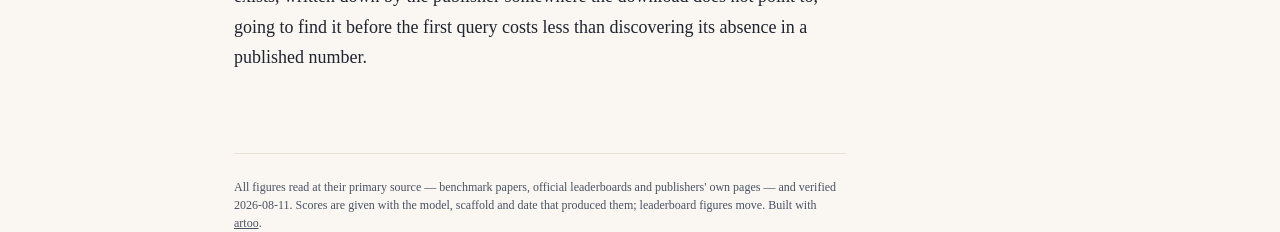
==== commit 4342d10c: "One tier of benchmarks, walked stage by stage, all cited Three fixes.  The two-tier structure is gon" ====
--- a/review/site/index.html
+++ b/review/site/index.html
@@ -143,19 +143,93 @@
 
   <h2>Where they sit in the actual work</h2>
 
-  <p>A newsroom data project runs through roughly eight stages, and the
-  benchmarks cluster heavily in the middle of it. The stages, in order:</p>
-
-  <ul>
-    <li><strong>Find</strong> — which dataset answers this question, and where is it published?</li>
-    <li><strong>Acquire</strong> — get the bytes; formats, versions, access.</li>
-    <li><strong>Understand</strong> — read the codebook. What does each column mean, who is counted, what changed between editions?</li>
-    <li><strong>Clean</strong> — types, encodings, missing-value codes, format drift between years.</li>
-    <li><strong>Join</strong> — link to other sources; keys, crosswalks, entity matching.</li>
-    <li><strong>Analyse</strong> — aggregate, compare, compute the number.</li>
-    <li><strong>Validate</strong> — is the conclusion actually supported? Does it reconcile with what the agency published?</li>
-    <li><strong>Publish</strong> — what may honestly be said about it.</li>
-  </ul>
+  <p>A newsroom data project runs through roughly eight stages. Walking them in
+  order shows where the measurements are — and the answer is that they bunch
+  heavily in the middle, where a question already exists and the data is
+  already in hand.</p>
+
+  <h3>1. Find — which dataset answers this, and where is it published?</h3>
+
+  <p>The newest category and the weakest results. <a href="https://arxiv.org/abs/2606.15300">CoDA-Bench</a>
+  drops an agent into a sandbox of about 980 files and asks it to locate what it
+  needs; the best system reaches <strong>83.0</strong> on discovery and
+  <strong>61.1</strong> end-to-end, at roughly $0.39 a task. <a href="https://github.com/mitdbg/KramaBench">KramaBench</a>
+  runs a similar test across eight real-world pipelines and tops out at
+  <strong>62.81</strong> against a human baseline of <strong>76.75</strong>.
+  <a href="https://lakeqa-bench.github.io/">LakeQA</a> is the closest to a
+  journalist&#x27;s situation — a 9.5 TB lake that includes data.gov — and the best
+  score is <strong>32.87%</strong> exact match. Every one of these appeared in
+  2026. This stage was essentially unmeasured a year ago.</p>
+
+  <h3>2. Acquire — get the bytes</h3>
+
+  <p>Largely solved, and quickly. <a href="https://github.com/uiuc-kang-lab/ELT-Bench">ELT-Bench</a>&#x27;s
+  extract-and-load stage went from <strong>37%</strong> to <strong>96%</strong>
+  on a model upgrade alone, and its authors now describe it that way. This is
+  the stage most amenable to delegation.</p>
+
+  <h3>3. Understand — read the codebook</h3>
+
+  <p>The most heavily measured stage, and the one this piece is mostly about.
+  <a href="https://bird-bench.github.io/">BIRD</a> supplies a domain note that
+  can be withheld; <a href="https://huggingface.co/spaces/adyen/DABstep">DABstep</a>
+  mounts a manual the agent must consult;
+  <a href="https://arxiv.org/abs/2601.02598">LongDA</a> gives real federal
+  codebooks averaging 263,500 tokens; <a href="https://github.com/TRAIS-Lab/dca-bench">DCA-Bench</a>
+  asks whether a defect can be found with no one pointing at it. Their results
+  are the subject of the next two sections.</p>
+
+  <h3>4. Clean — types, encodings, missing-value codes</h3>
+
+  <p>Two findings that pull in opposite directions.
+  <a href="https://github.com/TsinghuaDatabaseGroup/prepbench">PrepBench</a>
+  scores <strong>54.9%</strong> on writing preparation code — rising to
+  <strong>85.3%</strong> when the task&#x27;s ambiguity is removed, which says most
+  of the failure is unclear requirements rather than unclear code. And a 2022
+  result that still stands: error detection on a hospital dataset went from
+  <strong>0.0 to 99.1 F1</strong> given ten worked examples
+  (<a href="https://github.com/HazyResearch/fm_data_tasks">Can Foundation Models
+  Wrangle Your Data?</a>). Cleaning responds enormously to a small number of
+  demonstrations.</p>
+
+  <h3>5. Join — link it to something else</h3>
+
+  <p>Split sharply. Matching <em>entities</em> is close to saturated: one set of
+  755,540 record pairs is answered at <strong>98.95 F1</strong> by GPT-4o with
+  no scaffold. Matching <em>schemas</em> is nearly as good —
+  <a href="https://github.com/wbsg-uni-mannheim/MaDI-Bench">MaDI-Bench</a>
+  reports perfect schema-match F1 in three of five domains. But integrating them
+  into one coherent table falls to <strong>84.87</strong>, and picking the right
+  join key from a schema alone scores <strong>35.5</strong> on
+  <a href="https://beaverbench.github.io/">BEAVER</a>. Knowing two columns refer
+  to the same thing is solved; knowing which columns <em>should</em> be joined
+  is not.</p>
+
+  <h3>6. Analyse — compute the number</h3>
+
+  <p>Well covered and improving. <a href="https://spider2-sql.github.io/">Spider 2.0</a>
+  measures SQL against real warehouses; <a href="https://tablebench.github.io/">TableBench</a>
+  and <a href="https://arxiv.org/abs/2506.05587">MMTU</a> cover table reasoning
+  at scale. The clearest evidence that the harness matters more than the model
+  is here: on <a href="https://github.com/ucbepic/DataAgentBench">DataAgentBench</a> a bare model scores <strong>0.455</strong> and a
+  submitted agent scores <strong>0.845</strong> on identical queries.</p>
+
+  <h3>7. Validate — is the conclusion actually supported?</h3>
+
+  <p>Almost empty, and what exists scores badly.
+  <a href="https://arxiv.org/abs/2608.07437">P-Bench</a> asks not whether code
+  ran but whether the resulting <em>p</em>-value is valid — whether the test
+  suits the data, the assumptions hold, the correction was applied. The best
+  score on its hard split is <strong>33.0%</strong>.
+  <a href="https://statqa.github.io/">StatQA</a> reaches 64.83% on a more
+  forgiving version. Both are recent; nothing older exists to compare against.</p>
+
+  <h3>8. Publish — what may honestly be said</h3>
+
+  <p>Nothing measures this. No benchmark scores whether a model respects a
+  suppression rule, distinguishes a sentinel code from a real value, applies a
+  survey weight correctly, or reports uncertainty a reader could act on. LongDA
+  comes nearest and explicitly places variance estimation out of scope.</p>
 
   <figure class="article-figure">
     <table class="cov">
@@ -171,25 +245,18 @@
         <tr><td>DCA-Bench</td><td></td><td></td><td class="c">●</td><td class="c">●</td><td></td><td></td><td></td><td></td></tr>
         <tr><td>LongDA</td><td></td><td></td><td class="c">●</td><td class="p">◐</td><td></td><td class="c">●</td><td class="p">◐</td><td></td></tr>
         <tr><td>DataGovBench</td><td></td><td></td><td class="p">◐</td><td class="p">◐</td><td class="p">◐</td><td class="c">●</td><td></td><td></td></tr>
-        <tr class="muted"><td><a href="https://github.com/ruc-datalab/CoDA-Bench">CoDA-Bench</a>, <a href="https://github.com/mitdbg/KramaBench">KramaBench</a></td><td class="c">●</td><td class="p">◐</td><td></td><td></td><td></td><td class="p">◐</td><td></td><td></td></tr>
-        <tr class="muted"><td><a href="https://github.com/TsinghuaDatabaseGroup/prepbench">PrepBench</a></td><td></td><td></td><td></td><td class="c">●</td><td></td><td></td><td></td><td></td></tr>
-        <tr class="muted"><td><a href="https://github.com/wbsg-uni-mannheim/MaDI-Bench">MaDI-Bench</a></td><td></td><td></td><td></td><td class="p">◐</td><td class="c">●</td><td></td><td></td><td></td></tr>
-        <tr class="muted"><td><a href="https://arxiv.org/abs/2608.07437">P-Bench</a>, <a href="https://statqa.github.io/">StatQA</a></td><td></td><td></td><td></td><td></td><td></td><td class="p">◐</td><td class="c">●</td><td></td></tr>
+        <tr><td>CoDA-Bench, KramaBench, LakeQA</td><td class="c">●</td><td class="p">◐</td><td></td><td></td><td></td><td class="p">◐</td><td></td><td></td></tr>
+        <tr><td>PrepBench, Wrangle Your Data</td><td></td><td></td><td></td><td class="c">●</td><td></td><td></td><td></td><td></td></tr>
+        <tr><td>MaDI-Bench, OpenSanctions pairs</td><td></td><td></td><td></td><td class="p">◐</td><td class="c">●</td><td></td><td></td><td></td></tr>
+        <tr><td>TableBench, MMTU, DataAgentBench</td><td></td><td></td><td class="p">◐</td><td></td><td></td><td class="c">●</td><td></td><td></td></tr>
+        <tr><td>P-Bench, StatQA</td><td></td><td></td><td></td><td></td><td></td><td class="p">◐</td><td class="c">●</td><td></td></tr>
       </tbody>
     </table>
     <figcaption><strong>●</strong> central to the benchmark ·
-    <strong>◐</strong> tested incidentally · blank, not tested. Greyed rows are
-    benchmarks outside the main eight, added to show which stages anyone covers
-    at all. Two columns are empty or nearly so: <strong>Find</strong> is tested
-    by two benchmarks, both from 2026, and <strong>Publish</strong> — what may
-    honestly be said about a number — by none.</figcaption>
+    <strong>◐</strong> tested incidentally · blank, not tested. The two columns
+    at the ends are the story: <strong>Find</strong> was unmeasured until 2026,
+    and <strong>Publish</strong> is unmeasured still.</figcaption>
   </figure>
-
-  <p>The clustering is the point. Almost everything measured sits in
-  <em>Understand</em>, <em>Join</em> and <em>Analyse</em> — the stages where a
-  question already exists and the data is already in hand. The stages a
-  journalist spends real time on at either end, working out which dataset to
-  use and what may fairly be claimed from it, are close to unmeasured.</p>
 
   <h2>What has moved since early 2026</h2>
 
@@ -509,7 +576,7 @@
   11.28, 12.84 and 20.86 points. Only the oldest pipeline reached the original
   figure; every modern one landed between 8 and 13.</p>
 
-  <p>At the other end sits ScienceAgentBench, where an expert note added
+  <p>At the other end sits <a href="https://arxiv.org/abs/2410.05080">ScienceAgentBench</a>, where an expert note added
   <strong>1.9 points</strong> — a reminder that supplying <em>something</em>
   guarantees nothing. The spread from +1.9 to +48.4 is not noise; it tracks how
   closely what was handed over matched what the task actually required.</p>
@@ -519,67 +586,21 @@
   model cannot otherwise reach — LongDA&#x27;s eleven points, measured this year on
   federal codebooks — is not shrinking, because nothing has absorbed it.</p>
 
-  <h2>The wider field</h2>
-
-  <p>The benchmarks above are the ones with results bearing directly on the
-  argument. They are a fraction of what exists. A broader scan turned up more
-  than thirty active evaluations touching data work, and the shape of that set
-  is itself informative — several categories are crowded, and the ones closest
-  to public-statistics practice are nearly empty.</p>
-
-  <figure class="article-figure">
-    <table>
-      <thead>
-        <tr><th>What it measures</th><th>Benchmark</th><th>Best result</th><th>System</th><th>Date</th></tr>
-      </thead>
-      <tbody>
-        <tr><td rowspan="2">Finding data in a lake or sandbox</td><td>CoDA-Bench</td><td>83.0 / 61.1</td><td>Mini-SWE-agent + GPT-5.5 <span class="gen">CURRENT</span></td><td>2026-06-13</td></tr>
-        <tr><td>LakeQA (9.5 TB, incl. data.gov)</td><td>32.87% exact match</td><td>Claude Sonnet 4.5 <span class="gen">PRIOR</span>, 5-tool scaffold</td><td>2026-06</td></tr>
-        <tr><td rowspan="2">Preparing and cleaning</td><td>PrepBench</td><td>54.9% → 85.3%</td><td>GPT-5.1-Codex <span class="gen">PRIOR</span></td><td>2026-05-09</td></tr>
-        <tr><td>&quot;Can FMs Wrangle Your Data?&quot;</td><td>0.0 → 99.1 F1 (10 examples)</td><td>GPT-3-175B <span class="gen">OBSOLETE</span></td><td>2022-12-24</td></tr>
-        <tr><td>Integrating several sources</td><td>MaDI-Bench</td><td>schema match 100 F1 → fusion 84.87</td><td>GPT-5.5 / GPT-5.2 <span class="gen">CURRENT</span> pipeline</td><td>2026-06-29</td></tr>
-        <tr><td rowspan="2">Reasoning over tables</td><td>TableBench (agents)</td><td>75.05 overall, 61.37 on analysis</td><td>WPS AI, base model undisclosed</td><td>2026-07-29</td></tr>
-        <tr><td>MMTU (28,136 questions)</td><td>0.696</td><td>GPT-5 <span class="gen">PRIOR</span>, no scaffold</td><td>2026-03-09</td></tr>
-        <tr><td rowspan="2">Whether the conclusion is valid</td><td>P-Bench (is the p-value sound?)</td><td>33.0% strict, hard split</td><td>Fisher-R1-14B <span class="gen">CURRENT</span>, ReAct over R</td><td>2026-08-07</td></tr>
-        <tr><td>StatABench</td><td>68.6% closed-form</td><td>GPT-5.1 <span class="gen">PRIOR</span> via LangChain MCP</td><td>2026-06-22</td></tr>
-        <tr><td>Running a whole analysis</td><td>DataAgentBench</td><td>0.845 pass@1 vs 0.455 bare model</td><td>Sentinel: Fable-5 + Claude-Opus-4.7 <span class="gen">CURRENT</span></td><td>2026-07-20</td></tr>
-        <tr><td>Holding state across turns</td><td>EnterpriseMem-Bench</td><td>0% execution accuracy by turn 3</td><td>all five models tested</td><td>2026-05-25</td></tr>
-      </tbody>
-    </table>
-    <figcaption>A selection, not a ranking — scores are not comparable across
-    rows. Chosen to show which kinds of data work have measurements and which
-    do not. Every figure names the system that produced it; several other
-    benchmarks were excluded because their published numbers could not be
-    attributed to a specific model and scaffold.</figcaption>
-  </figure>
-
-  <p>Two things stand out. Entity matching and schema matching are close to
-  saturated — one entity-matching set of 755,540 pairs is answered at
-  <strong>98.95 F1</strong> by GPT-4o with no scaffold at all — while anything
-  requiring sustained state falls apart: one enterprise benchmark records
-  <strong>0% execution accuracy by the third turn</strong> across every model it
-  tested. And the validity layer is barely explored. Whether a model&#x27;s
-  <em>conclusion</em> is statistically supported, rather than whether its code
-  ran, is measured by two benchmarks, both from this year, both scoring badly.</p>
-
   <h2>What nobody is measuring</h2>
 
-  <p>Two absences are worth naming, because they bound what any of this can
-  tell you.</p>
-
-  <p><strong>Nothing tests finding the data.</strong> Every benchmark above
-  hands the model its files. In practice the first and often hardest step is
-  working out which dataset answers the question, and which of its several
-  published faces to fetch.</p>
-
-  <p><strong>Nothing scores the things that make official statistics
-  hazardous.</strong> There is no benchmark measuring whether a model respects
-  suppression rules, distinguishes numeric sentinel codes from real values,
-  applies survey weights correctly as a scored axis, or produces design-based
-  standard errors. LongDA comes closest and explicitly puts variance estimation
-  out of scope. These are the errors most likely to produce a confident,
-  publishable, wrong number — and there is no evidence either way about how
-  often models make them.</p>
+  <p>Stage 8 is worth restating because it is the stage where a wrong answer
+  does the most damage. No benchmark scores whether a model respects a
+  suppression rule, tells a numeric sentinel code from a real value, applies a
+  survey weight correctly as a scored axis, or produces design-based standard
+  errors. These are the errors most likely to yield a confident, publishable,
+  wrong number — and there is no evidence in either direction about how often
+  models make them.</p>
+
+  <p>The gap is not that nobody thought of it. LongDA requires choosing the
+  correct survey weight among several and its authors put variance estimation
+  explicitly out of scope; DataGovBench&#x27;s largest error category is a filter
+  the question never stated. The pieces are visible at the edges of benchmarks
+  built for something else. Nothing yet scores them directly.</p>
 
   <h2>The large caveat: some of this is the benchmarks failing</h2>
 
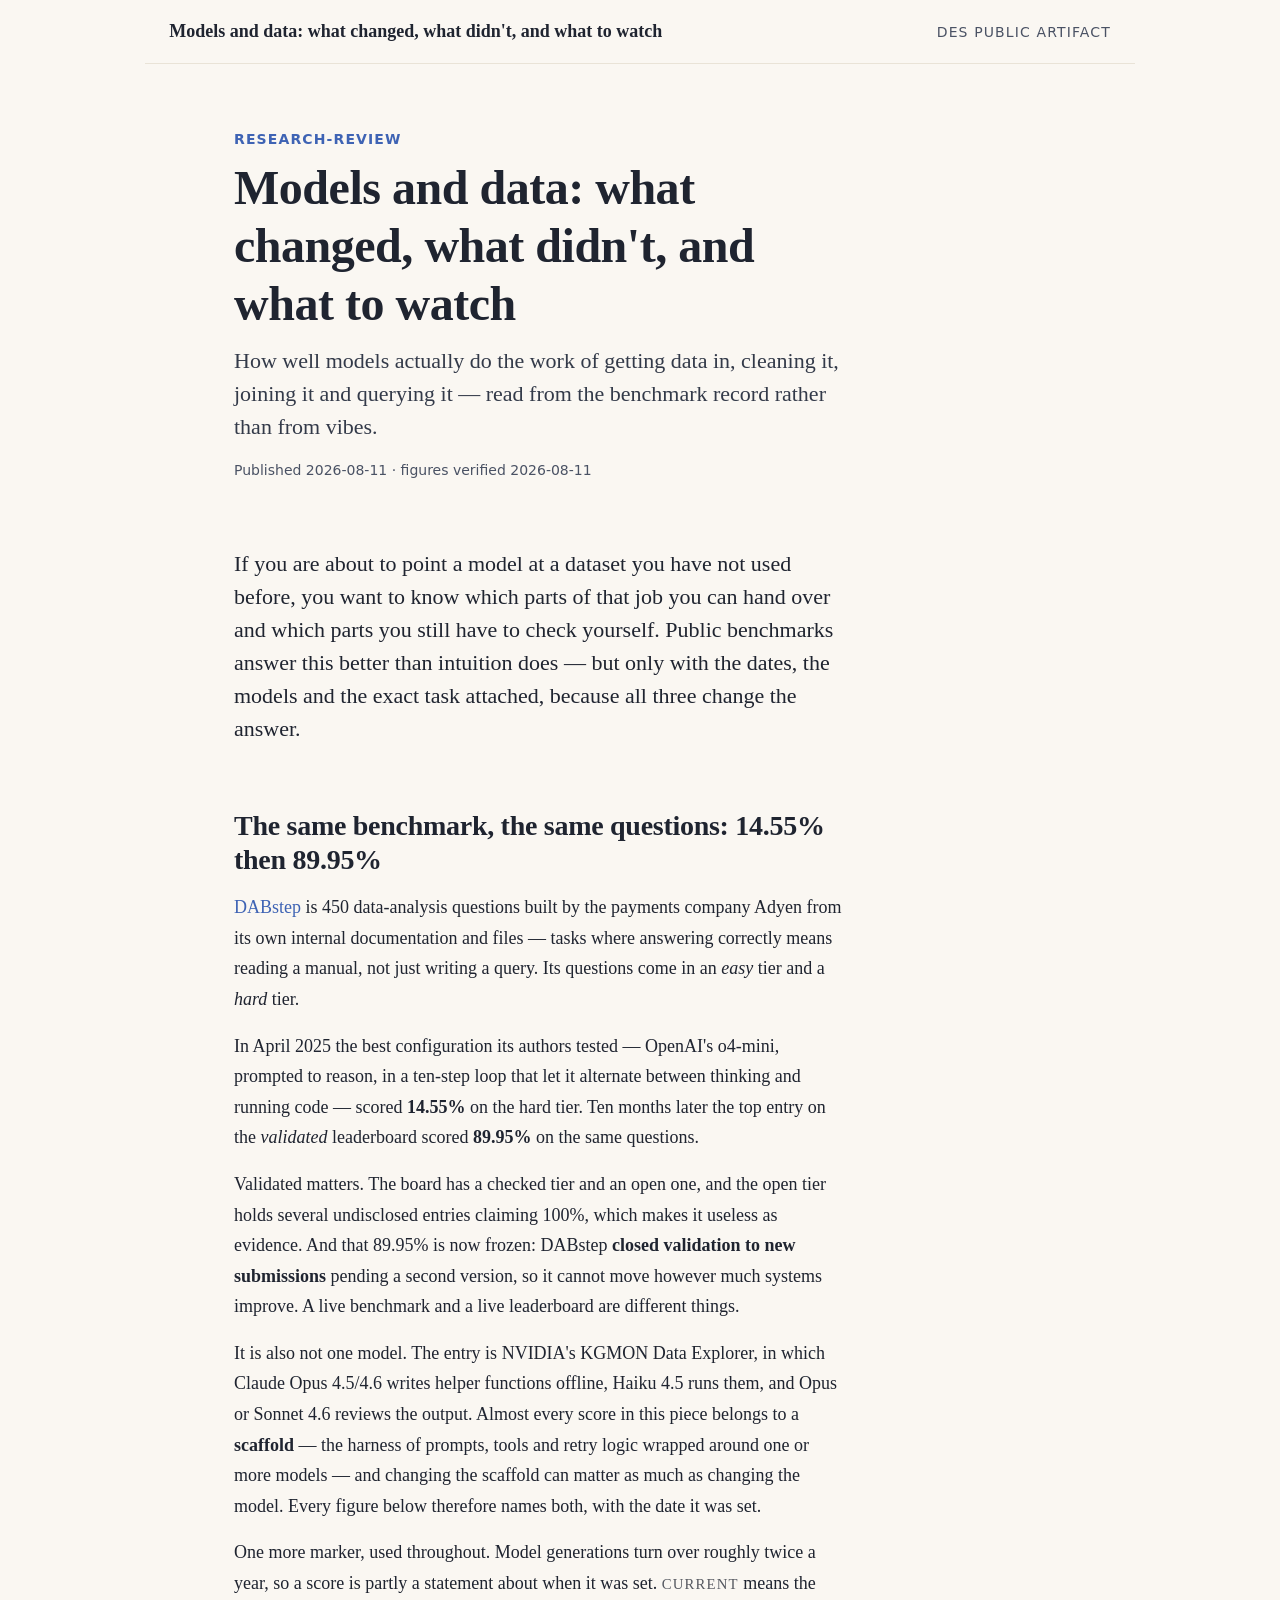
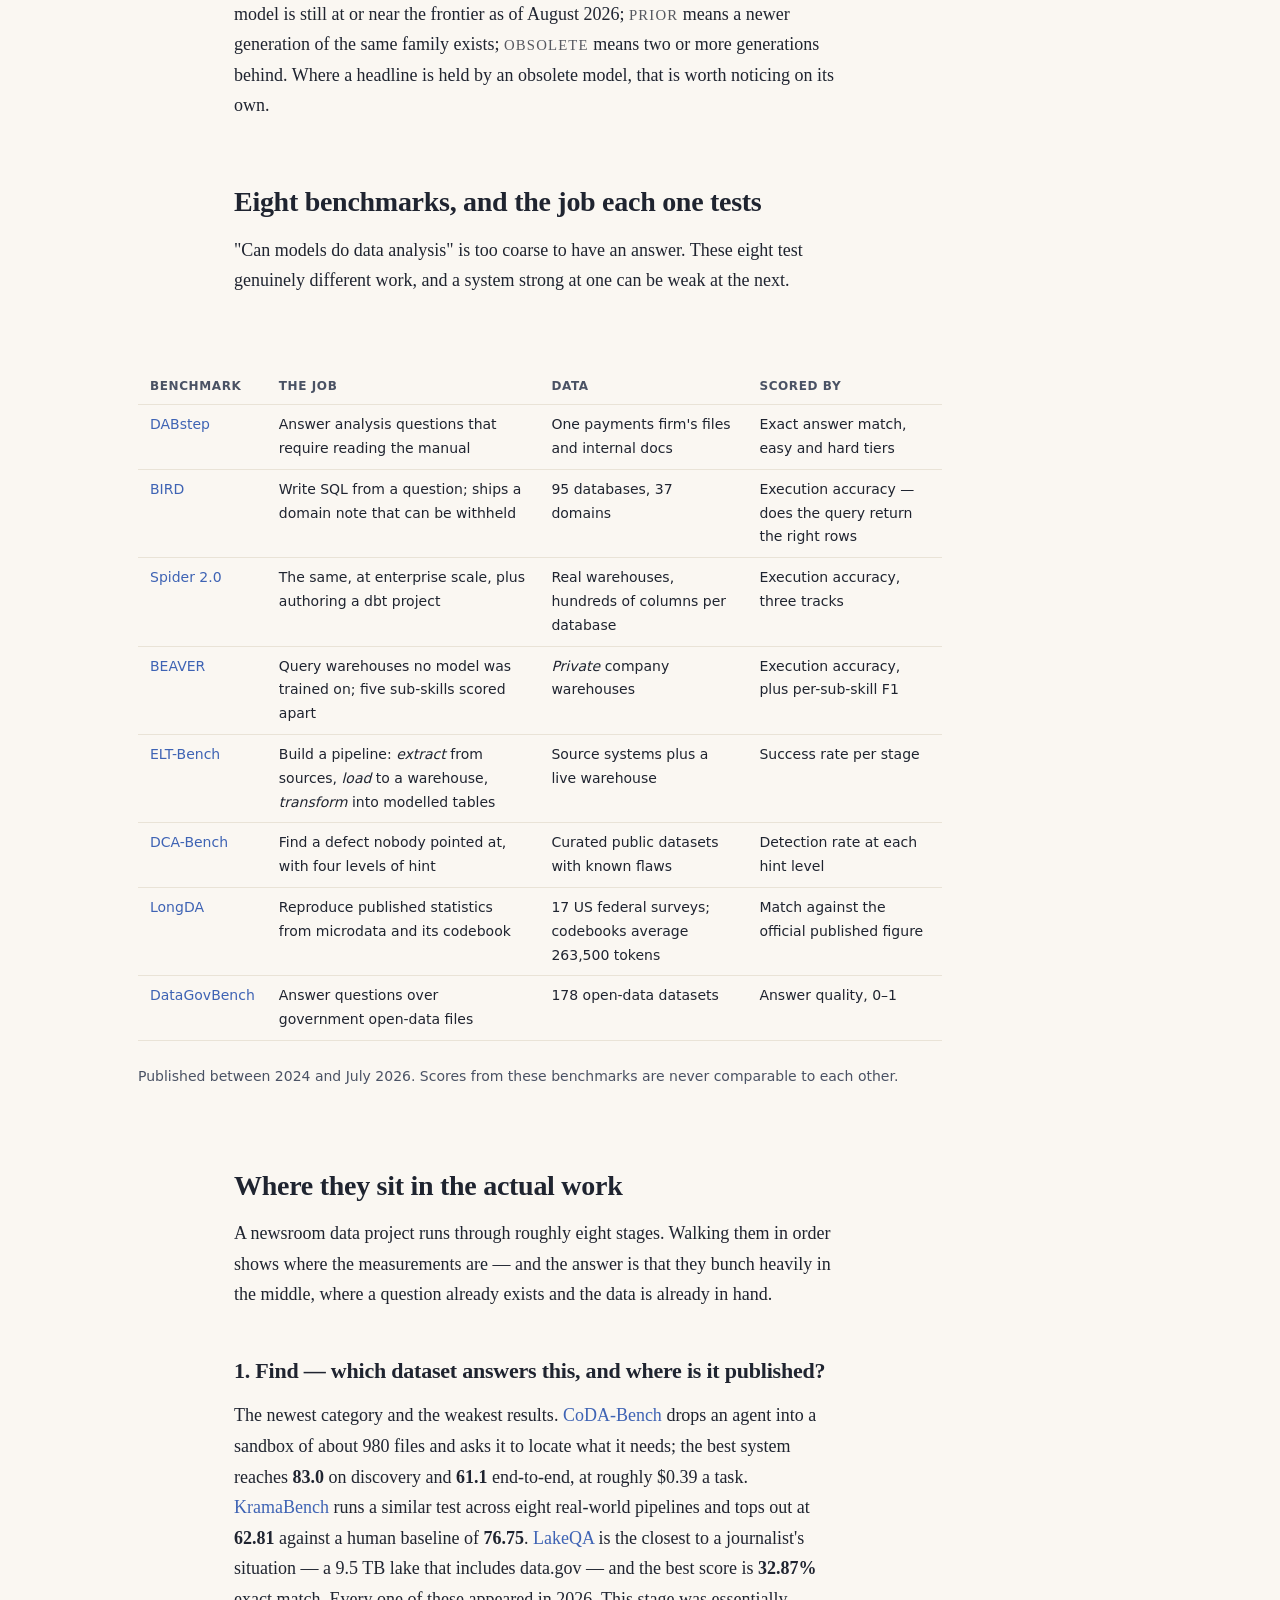
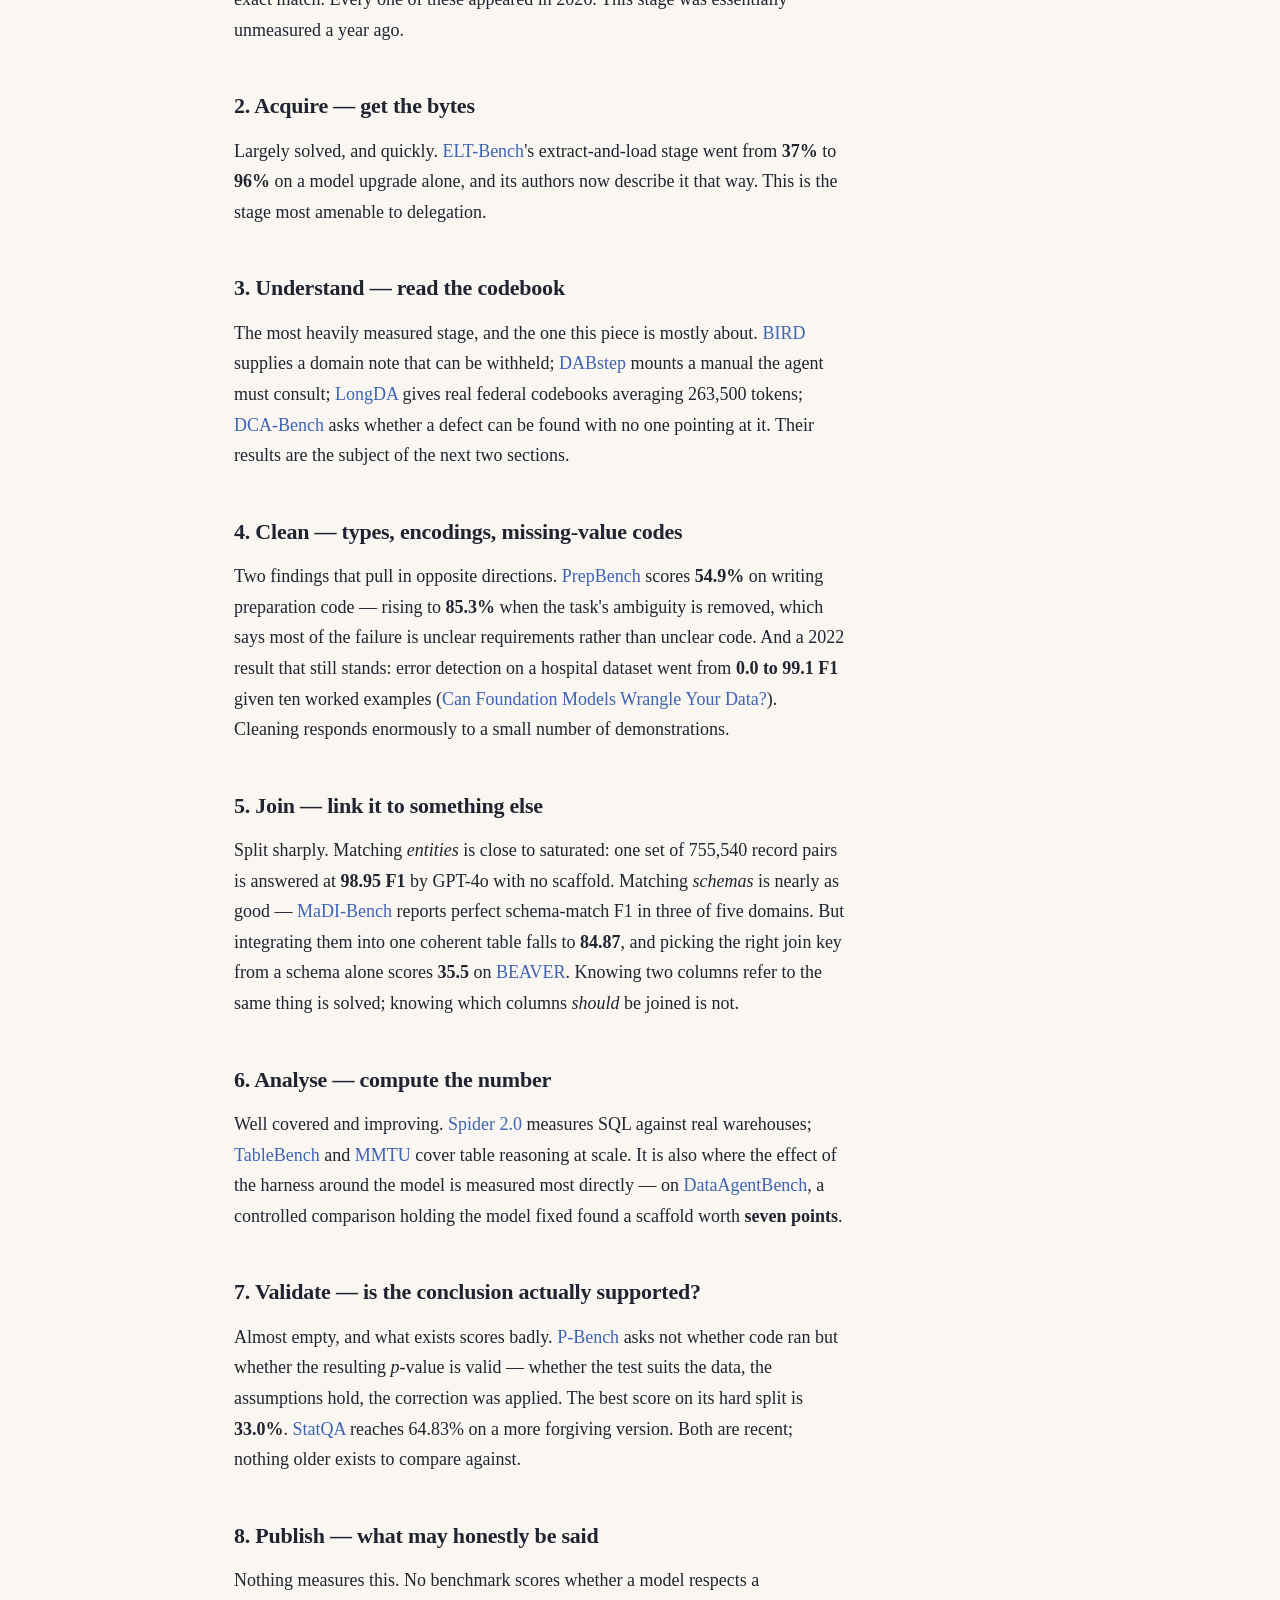
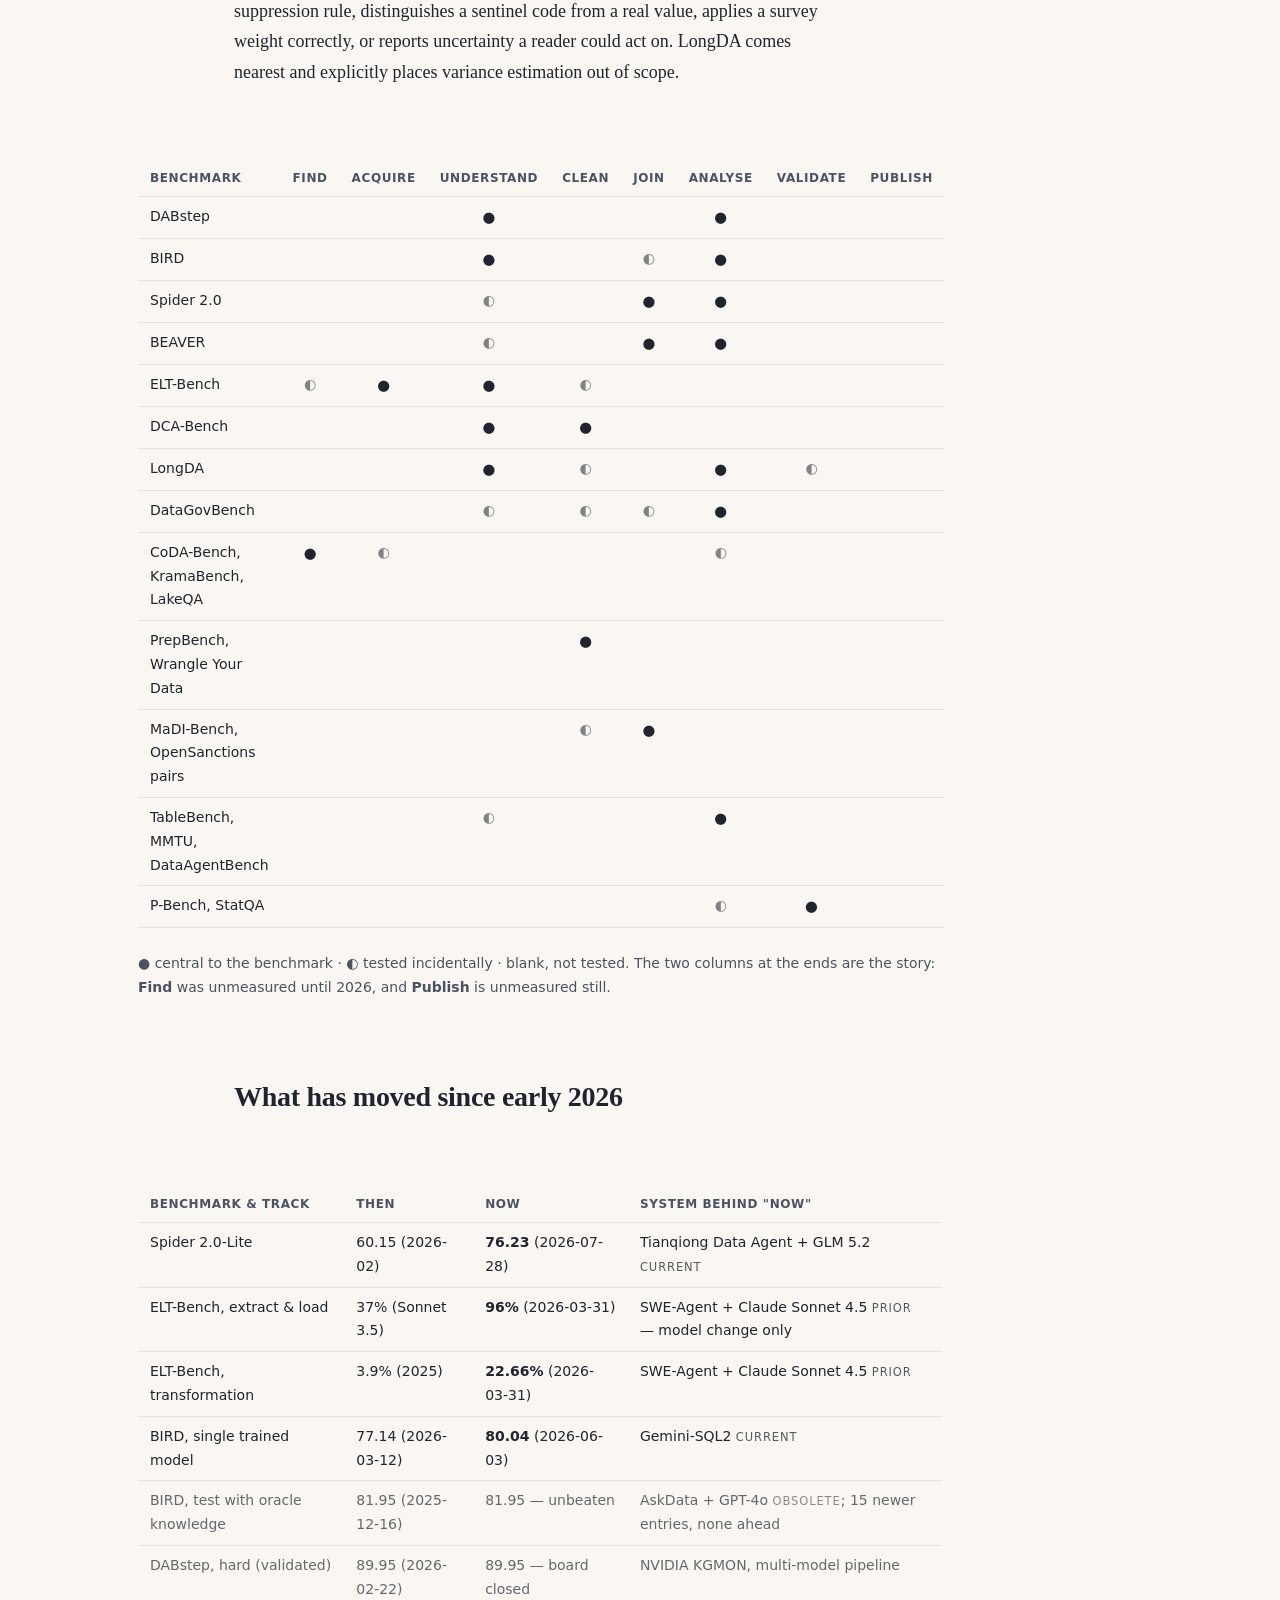
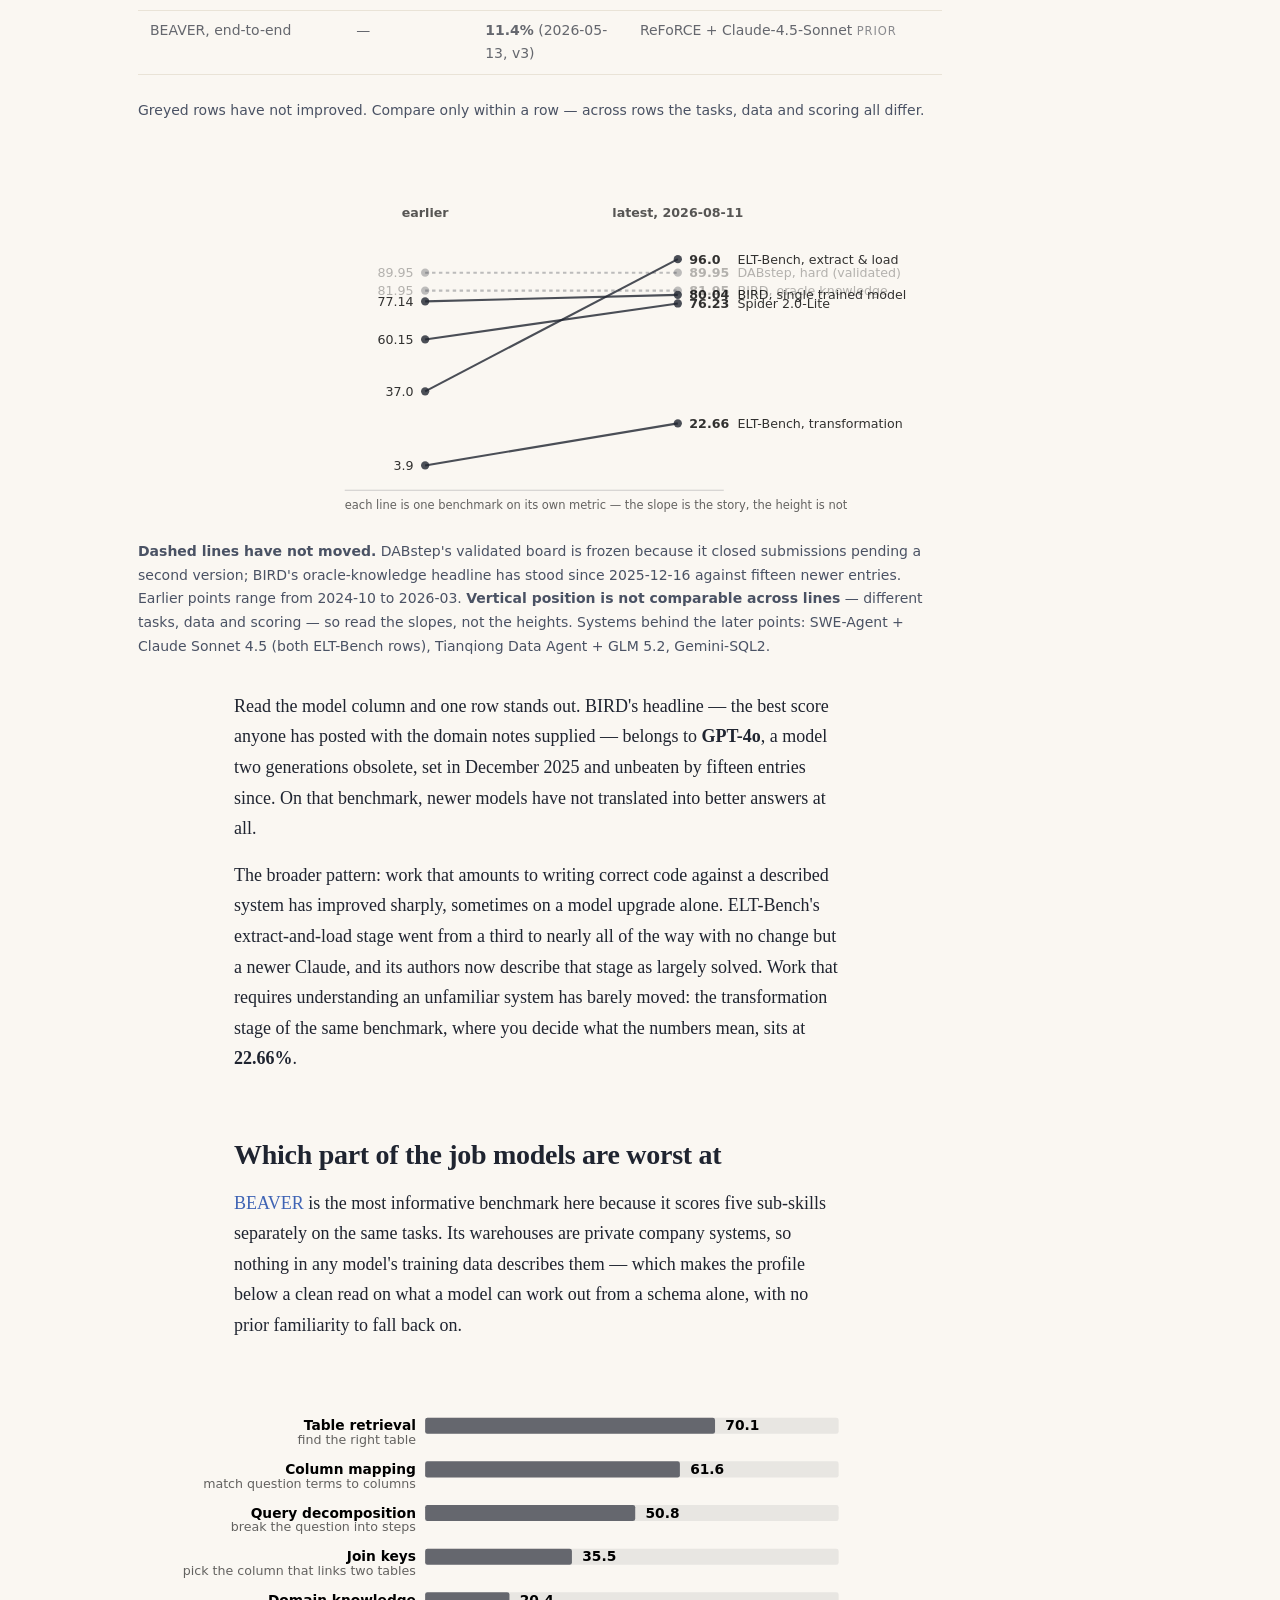
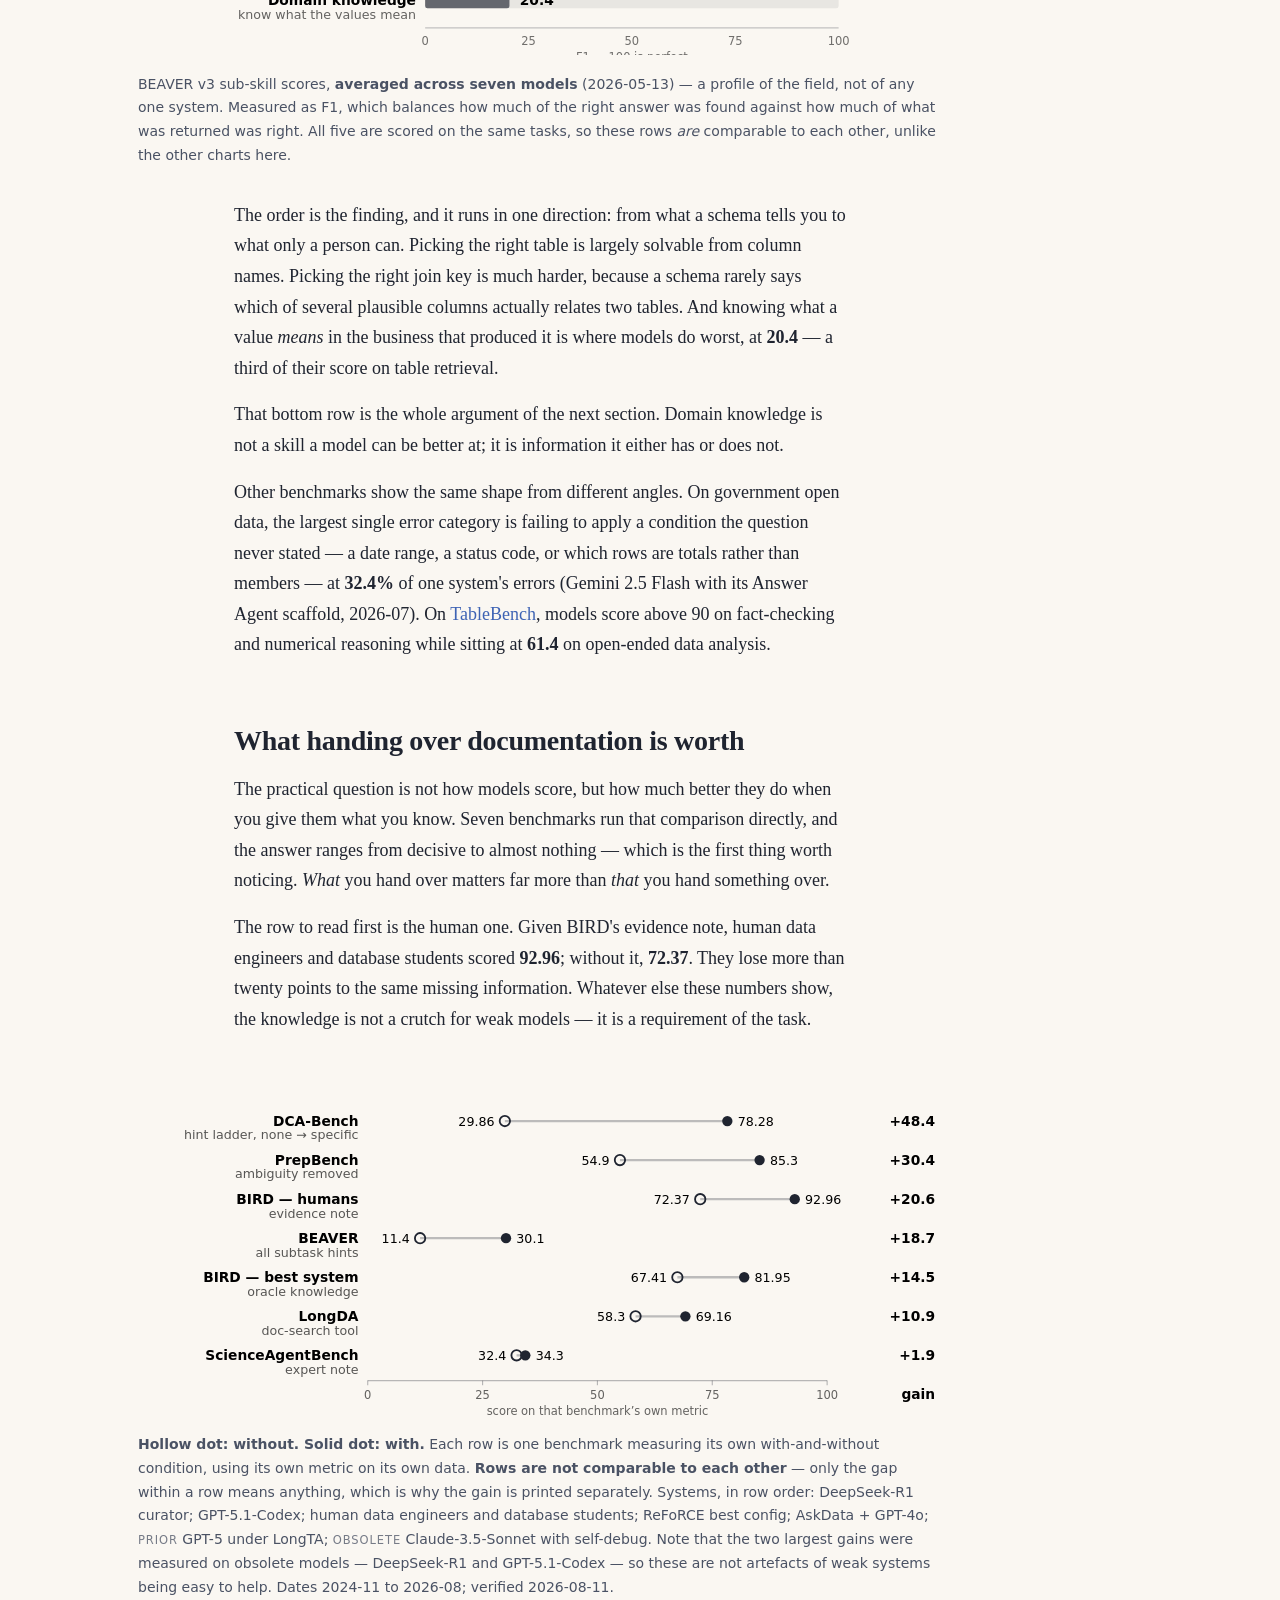
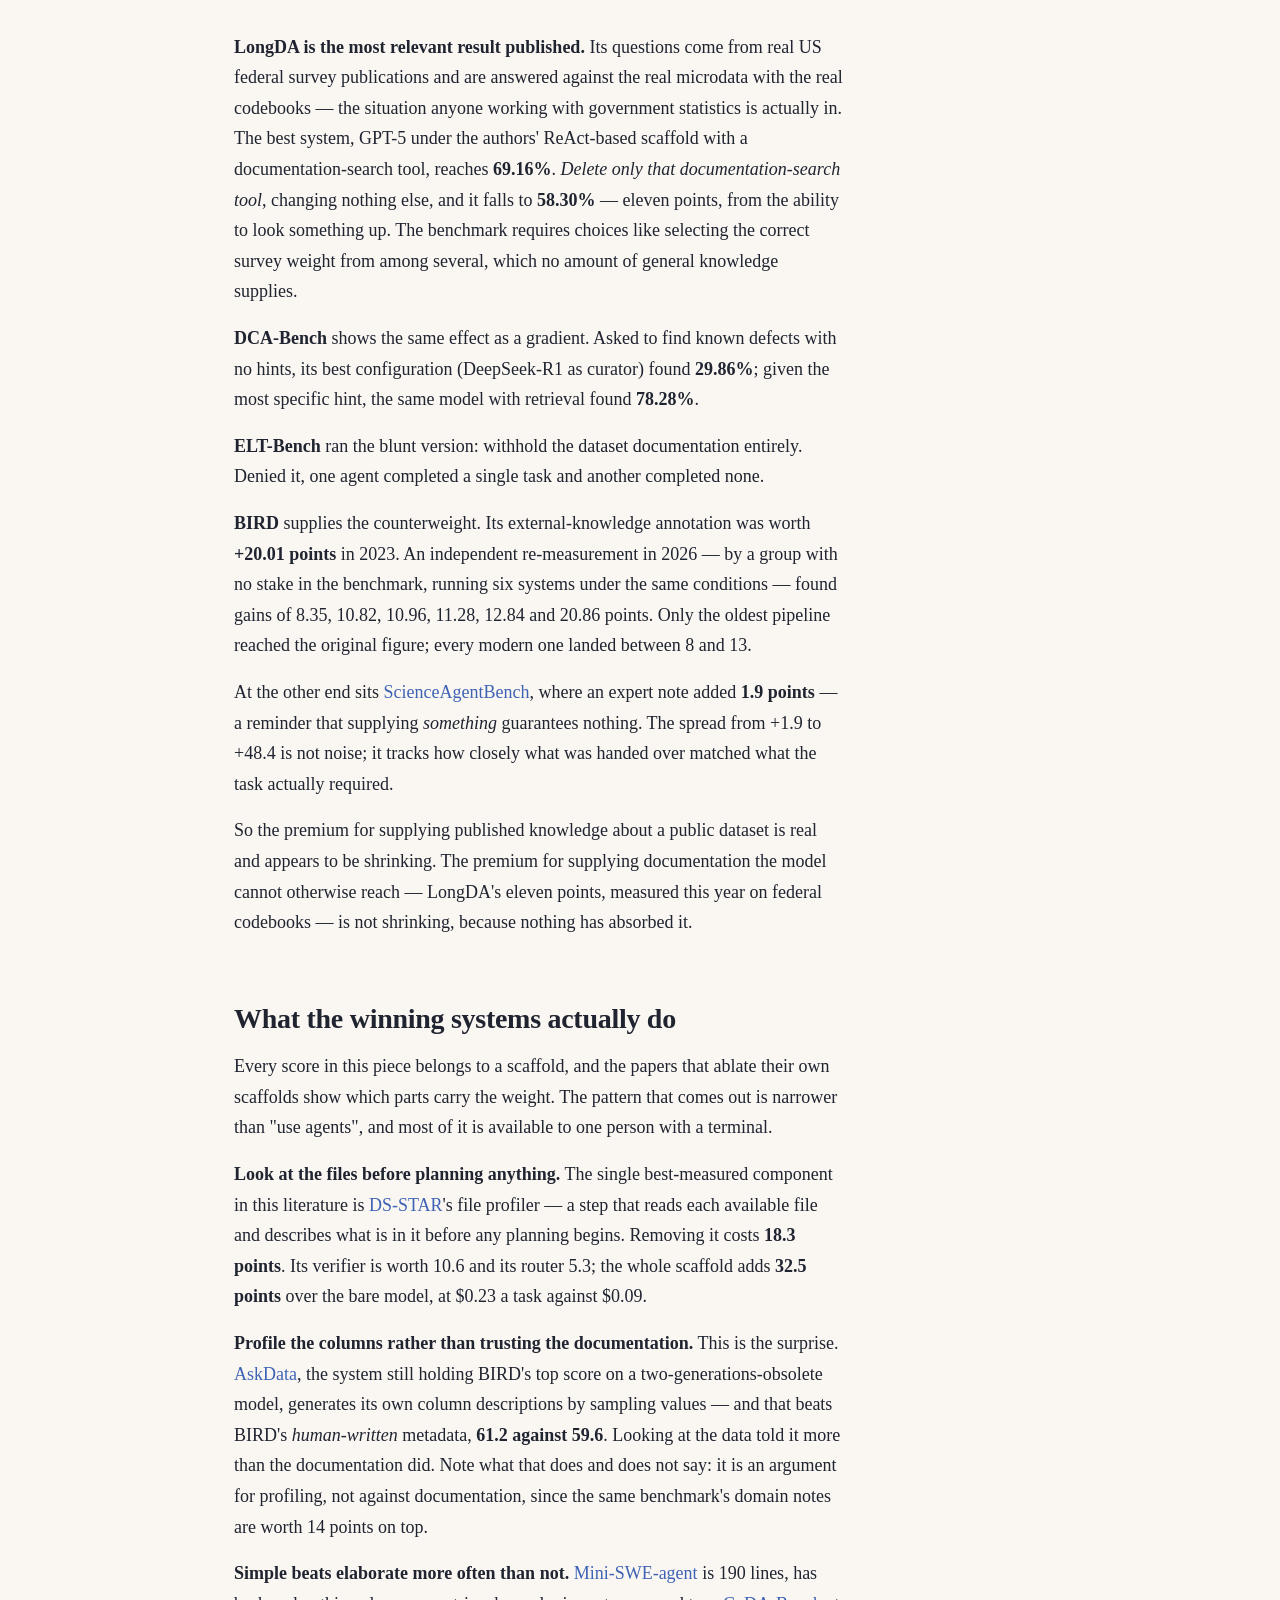
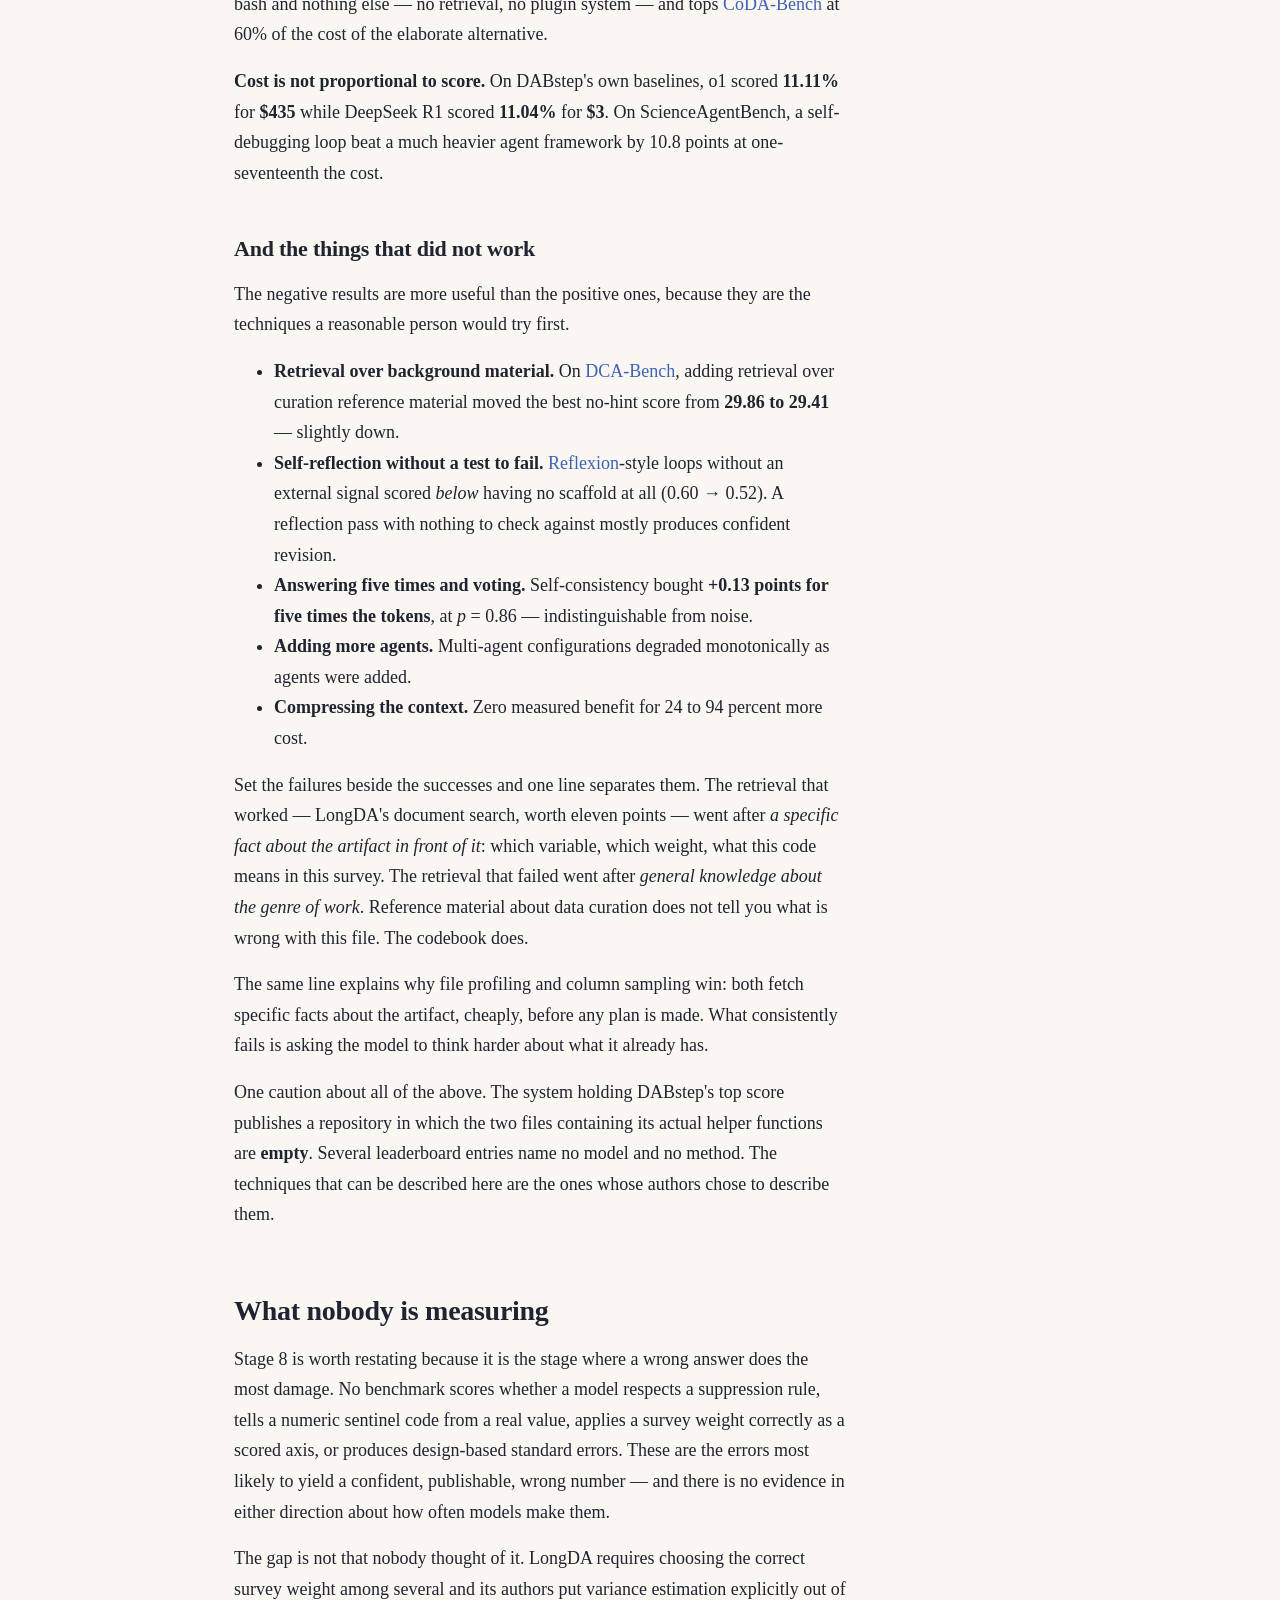
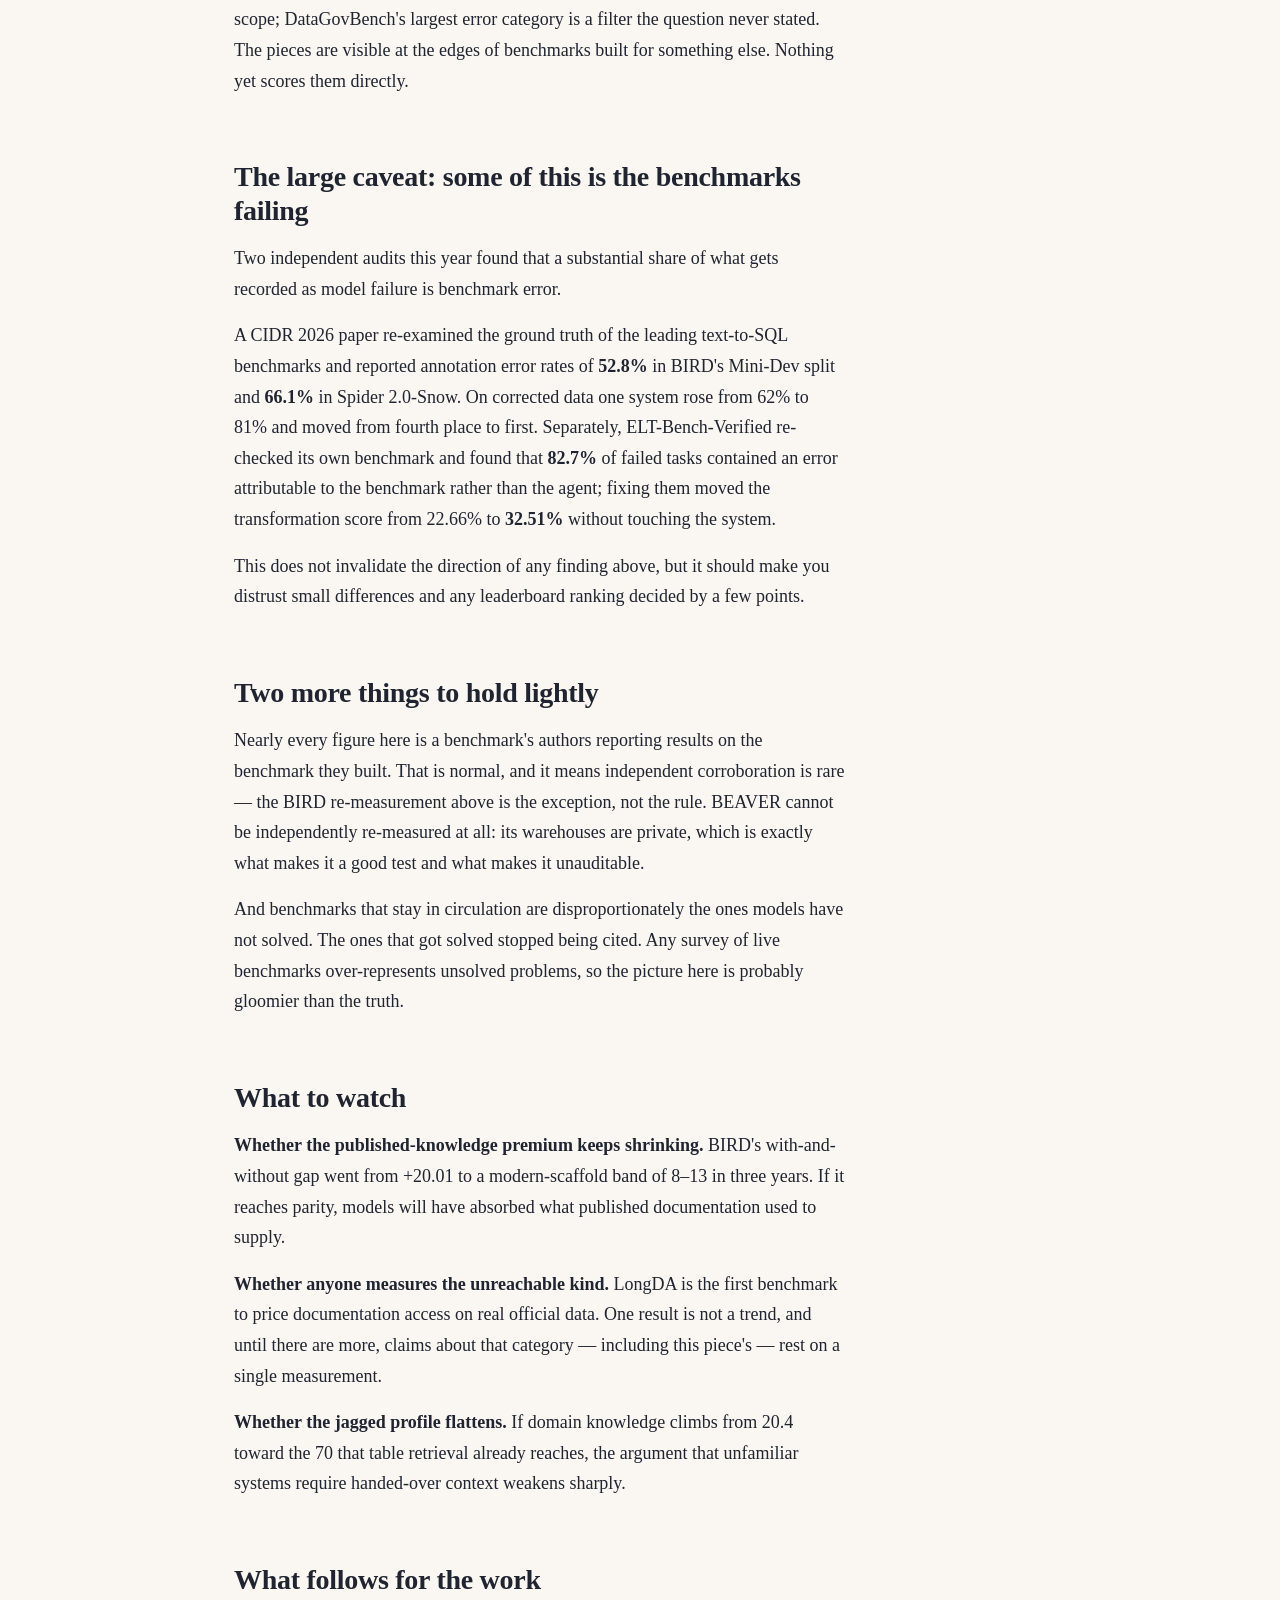
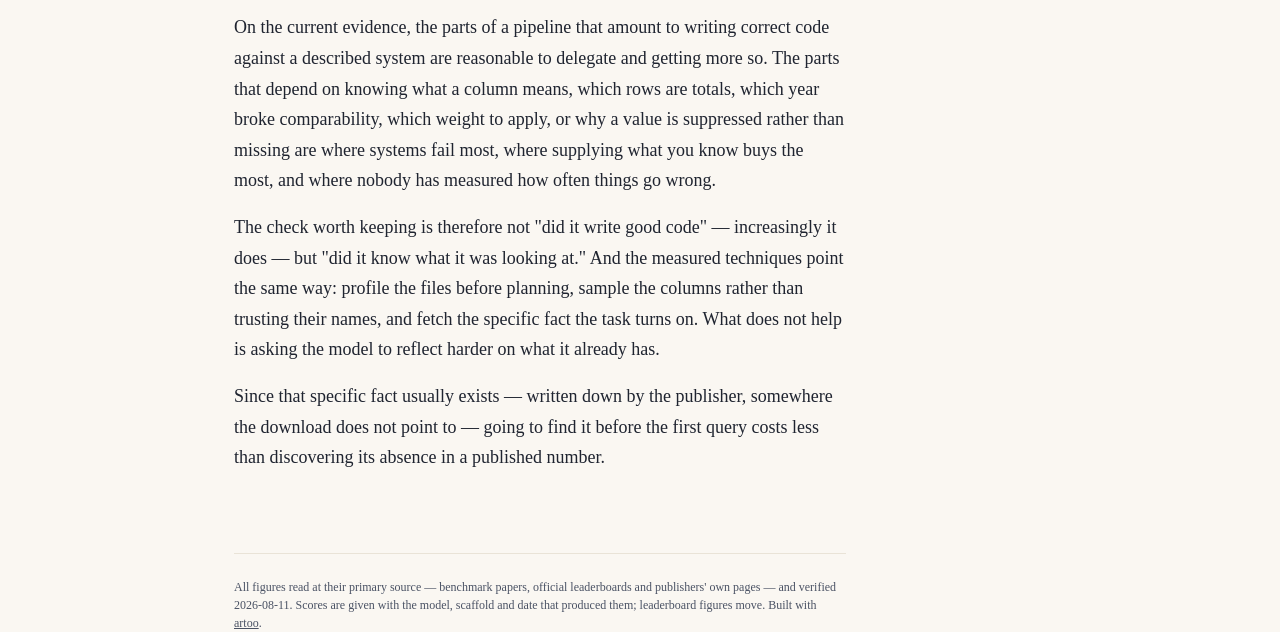
==== commit 91603196: "Add what the winning systems do — and correct an uncontrolled comparison The scaffold research corre" ====
--- a/review/site/index.html
+++ b/review/site/index.html
@@ -210,9 +210,10 @@
   <p>Well covered and improving. <a href="https://spider2-sql.github.io/">Spider 2.0</a>
   measures SQL against real warehouses; <a href="https://tablebench.github.io/">TableBench</a>
   and <a href="https://arxiv.org/abs/2506.05587">MMTU</a> cover table reasoning
-  at scale. The clearest evidence that the harness matters more than the model
-  is here: on <a href="https://github.com/ucbepic/DataAgentBench">DataAgentBench</a> a bare model scores <strong>0.455</strong> and a
-  submitted agent scores <strong>0.845</strong> on identical queries.</p>
+  at scale. It is also where the effect of the harness around the model is
+  measured most directly — on <a href="https://ucbepic.github.io/DataAgentBench/">DataAgentBench</a>,
+  a controlled comparison holding the model fixed found a scaffold worth
+  <strong>seven points</strong>.</p>
 
   <h3>7. Validate — is the conclusion actually supported?</h3>
 
@@ -586,6 +587,87 @@
   model cannot otherwise reach — LongDA&#x27;s eleven points, measured this year on
   federal codebooks — is not shrinking, because nothing has absorbed it.</p>
 
+  <h2>What the winning systems actually do</h2>
+
+  <p>Every score in this piece belongs to a scaffold, and the papers that ablate
+  their own scaffolds show which parts carry the weight. The pattern that comes
+  out is narrower than &quot;use agents&quot;, and most of it is available to one
+  person with a terminal.</p>
+
+  <p><strong>Look at the files before planning anything.</strong> The single
+  best-measured component in this literature is
+  <a href="https://arxiv.org/abs/2509.21825">DS-STAR</a>&#x27;s file profiler — a
+  step that reads each available file and describes what is in it before any
+  planning begins. Removing it costs <strong>18.3 points</strong>. Its verifier
+  is worth 10.6 and its router 5.3; the whole scaffold adds
+  <strong>32.5 points</strong> over the bare model, at $0.23 a task against
+  $0.09.</p>
+
+  <p><strong>Profile the columns rather than trusting the documentation.</strong>
+  This is the surprise. <a href="https://arxiv.org/abs/2505.19988">AskData</a>,
+  the system still holding BIRD&#x27;s top score on a two-generations-obsolete model,
+  generates its own column descriptions by sampling values — and that beats
+  BIRD&#x27;s <em>human-written</em> metadata, <strong>61.2 against 59.6</strong>.
+  Looking at the data told it more than the documentation did. Note what that
+  does and does not say: it is an argument for profiling, not against
+  documentation, since the same benchmark&#x27;s domain notes are worth 14 points on
+  top.</p>
+
+  <p><strong>Simple beats elaborate more often than not.</strong>
+  <a href="https://github.com/SWE-agent/mini-swe-agent">Mini-SWE-agent</a> is
+  190 lines, has bash and nothing else — no retrieval, no plugin system — and
+  tops <a href="https://arxiv.org/abs/2606.15300">CoDA-Bench</a> at 60% of the
+  cost of the elaborate alternative.</p>
+
+  <p><strong>Cost is not proportional to score.</strong> On DABstep&#x27;s own
+  baselines, o1 scored <strong>11.11%</strong> for <strong>$435</strong> while
+  DeepSeek R1 scored <strong>11.04%</strong> for <strong>$3</strong>. On
+  ScienceAgentBench, a self-debugging loop beat a much heavier agent framework
+  by 10.8 points at one-seventeenth the cost.</p>
+
+  <h3>And the things that did not work</h3>
+
+  <p>The negative results are more useful than the positive ones, because they
+  are the techniques a reasonable person would try first.</p>
+
+  <ul>
+    <li><strong>Retrieval over background material.</strong> On
+    <a href="https://github.com/TRAIS-Lab/dca-bench">DCA-Bench</a>, adding
+    retrieval over curation reference material moved the best no-hint score from
+    <strong>29.86 to 29.41</strong> — slightly down.</li>
+    <li><strong>Self-reflection without a test to fail.</strong>
+    <a href="https://arxiv.org/abs/2303.11366">Reflexion</a>-style loops without
+    an external signal scored <em>below</em> having no scaffold at all
+    (0.60 → 0.52). A reflection pass with nothing to check against mostly
+    produces confident revision.</li>
+    <li><strong>Answering five times and voting.</strong> Self-consistency
+    bought <strong>+0.13 points for five times the tokens</strong>, at
+    <em>p</em> = 0.86 — indistinguishable from noise.</li>
+    <li><strong>Adding more agents.</strong> Multi-agent configurations degraded
+    monotonically as agents were added.</li>
+    <li><strong>Compressing the context.</strong> Zero measured benefit for 24
+    to 94 percent more cost.</li>
+  </ul>
+
+  <p>Set the failures beside the successes and one line separates them. The
+  retrieval that worked — LongDA&#x27;s document search, worth eleven points — went
+  after <em>a specific fact about the artifact in front of it</em>: which
+  variable, which weight, what this code means in this survey. The retrieval
+  that failed went after <em>general knowledge about the genre of work</em>.
+  Reference material about data curation does not tell you what is wrong with
+  this file. The codebook does.</p>
+
+  <p>The same line explains why file profiling and column sampling win: both
+  fetch specific facts about the artifact, cheaply, before any plan is made.
+  What consistently fails is asking the model to think harder about what it
+  already has.</p>
+
+  <p>One caution about all of the above. The system holding DABstep&#x27;s top score
+  publishes a repository in which the two files containing its actual helper
+  functions are <strong>empty</strong>. Several leaderboard entries name no model
+  and no method. The techniques that can be described here are the ones whose
+  authors chose to describe them.</p>
+
   <h2>What nobody is measuring</h2>
 
   <p>Stage 8 is worth restating because it is the stage where a wrong answer
@@ -662,10 +744,14 @@
 
   <p>The check worth keeping is therefore not &quot;did it write good
   code&quot; — increasingly it does — but &quot;did it know what it was looking
-  at.&quot; And since that knowledge usually exists, written down by the
-  publisher somewhere the download does not point to, going to find it before
-  the first query costs less than discovering its absence in a published
-  number.</p>
+  at.&quot; And the measured techniques point the same way: profile the files
+  before planning, sample the columns rather than trusting their names, and
+  fetch the specific fact the task turns on. What does not help is asking the
+  model to reflect harder on what it already has.</p>
+
+  <p>Since that specific fact usually exists — written down by the publisher,
+  somewhere the download does not point to — going to find it before the first
+  query costs less than discovering its absence in a published number.</p>
 
   <footer class="colophon">
     All figures read at their primary source — benchmark papers, official
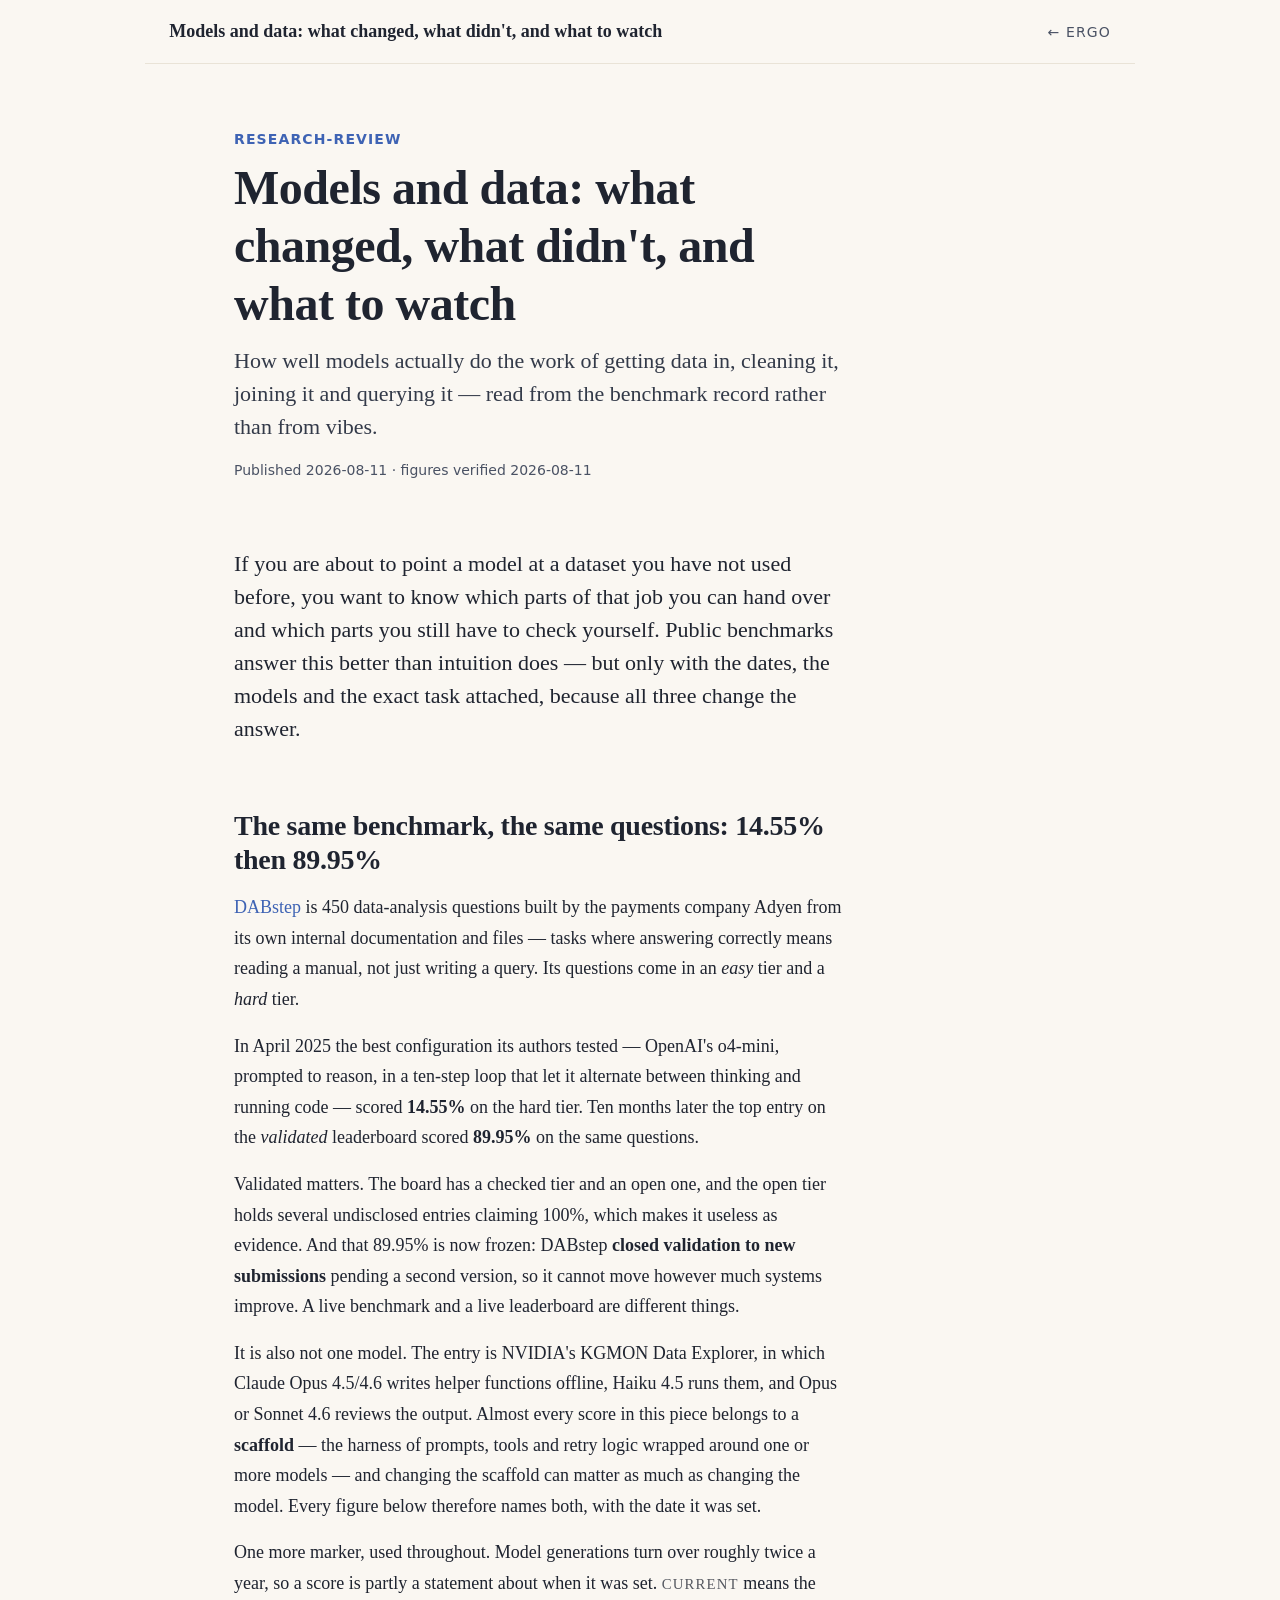
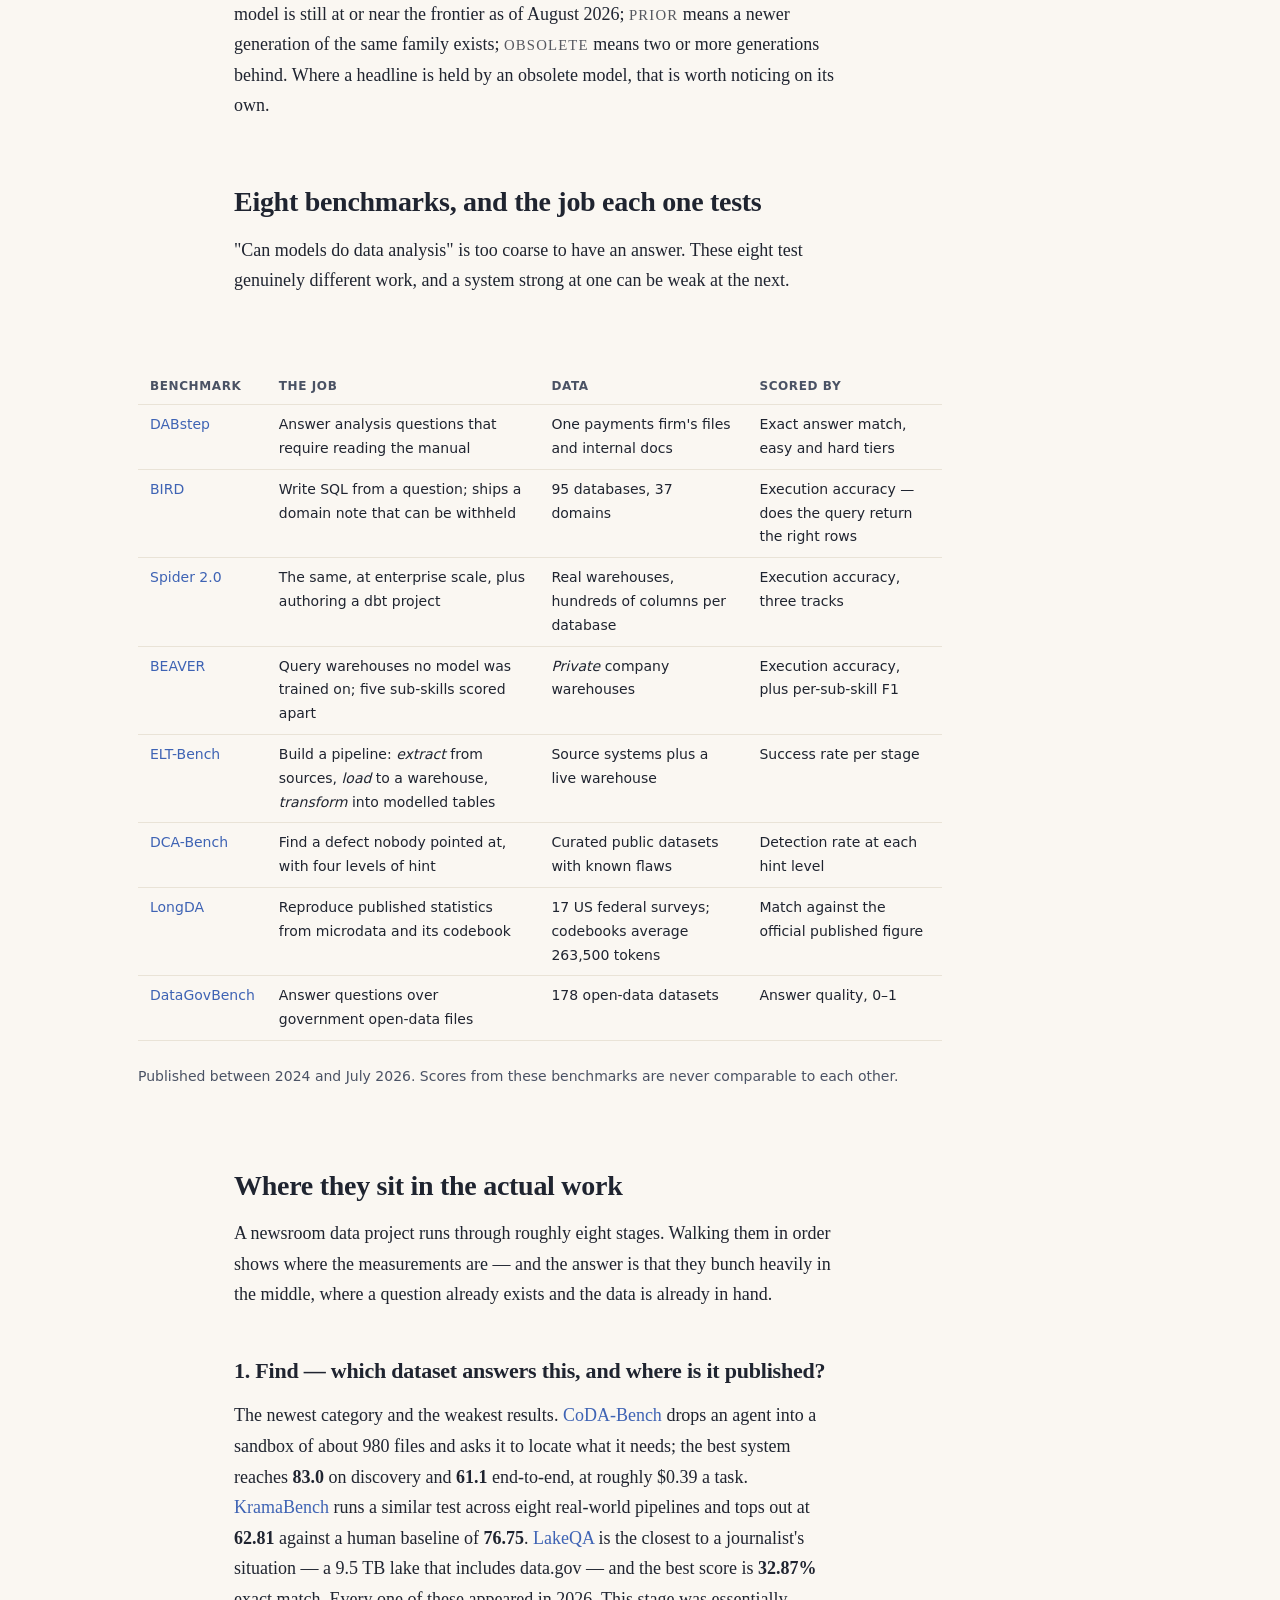
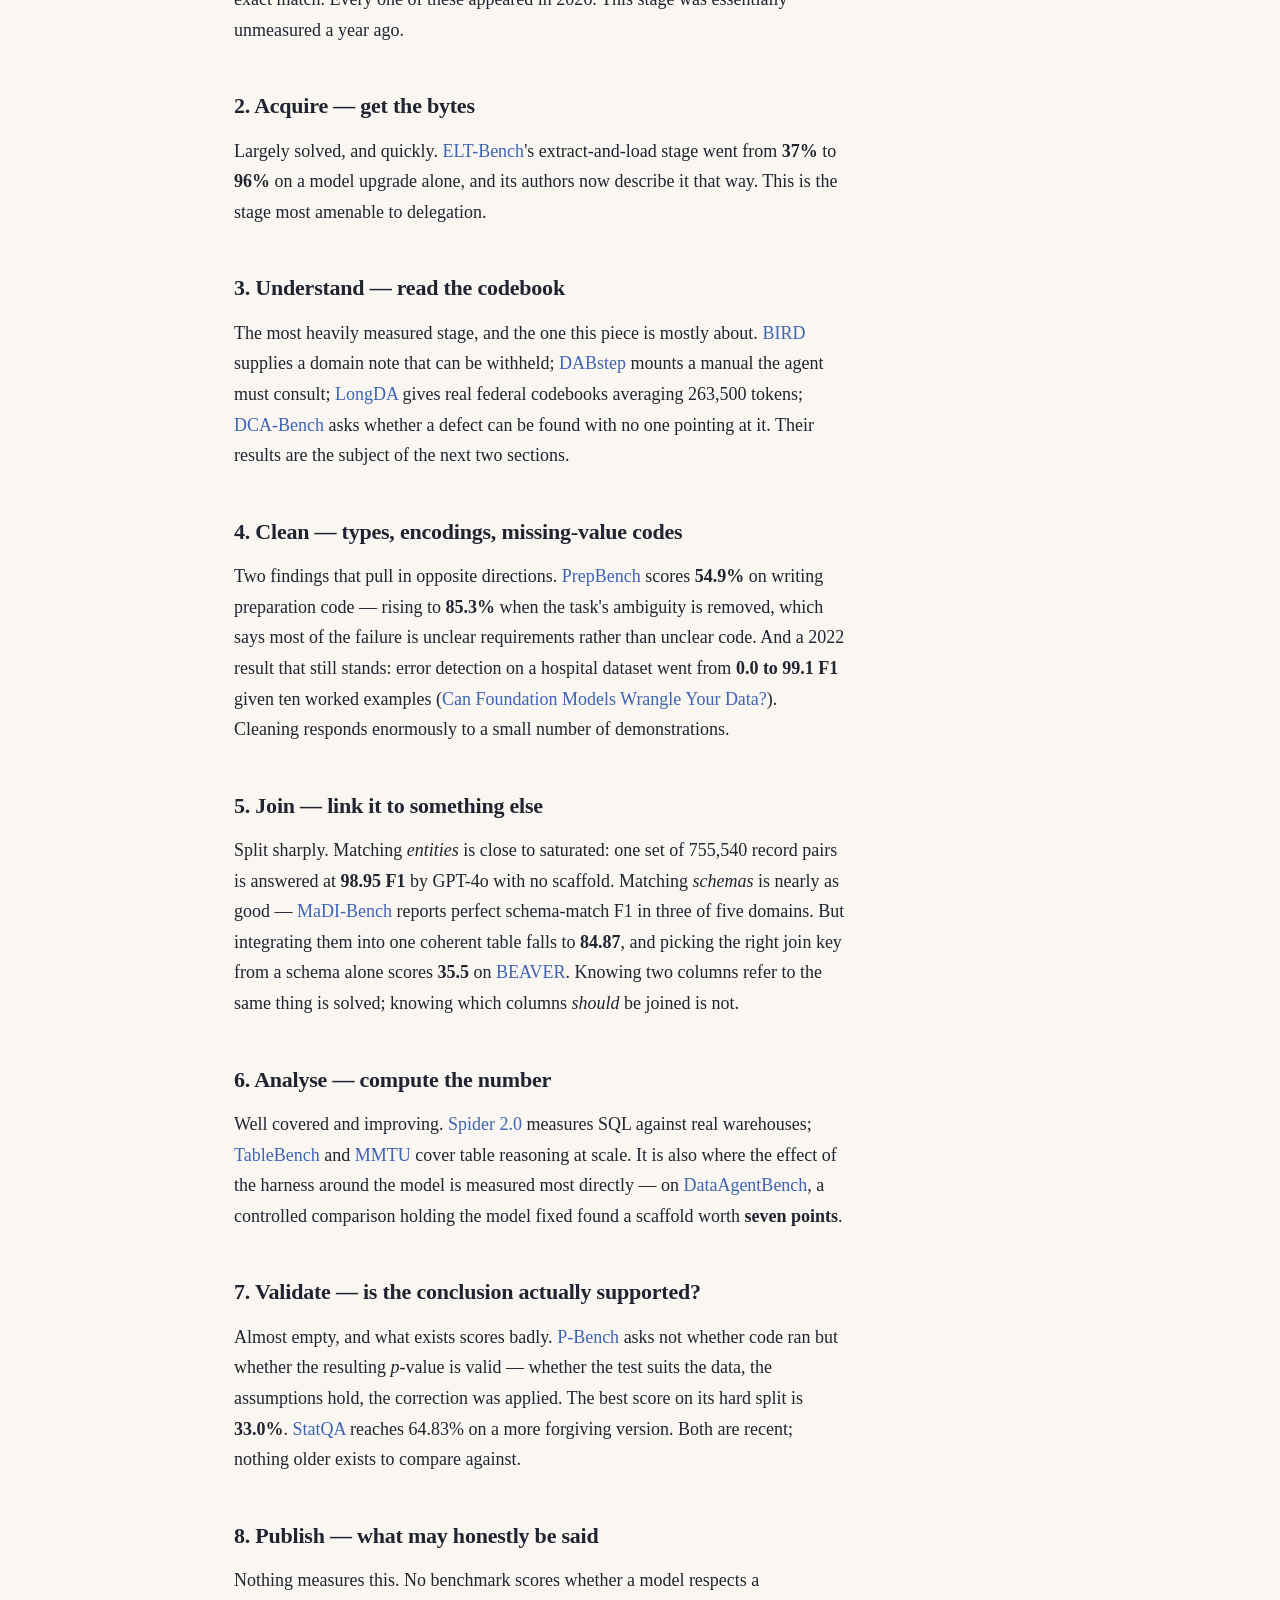
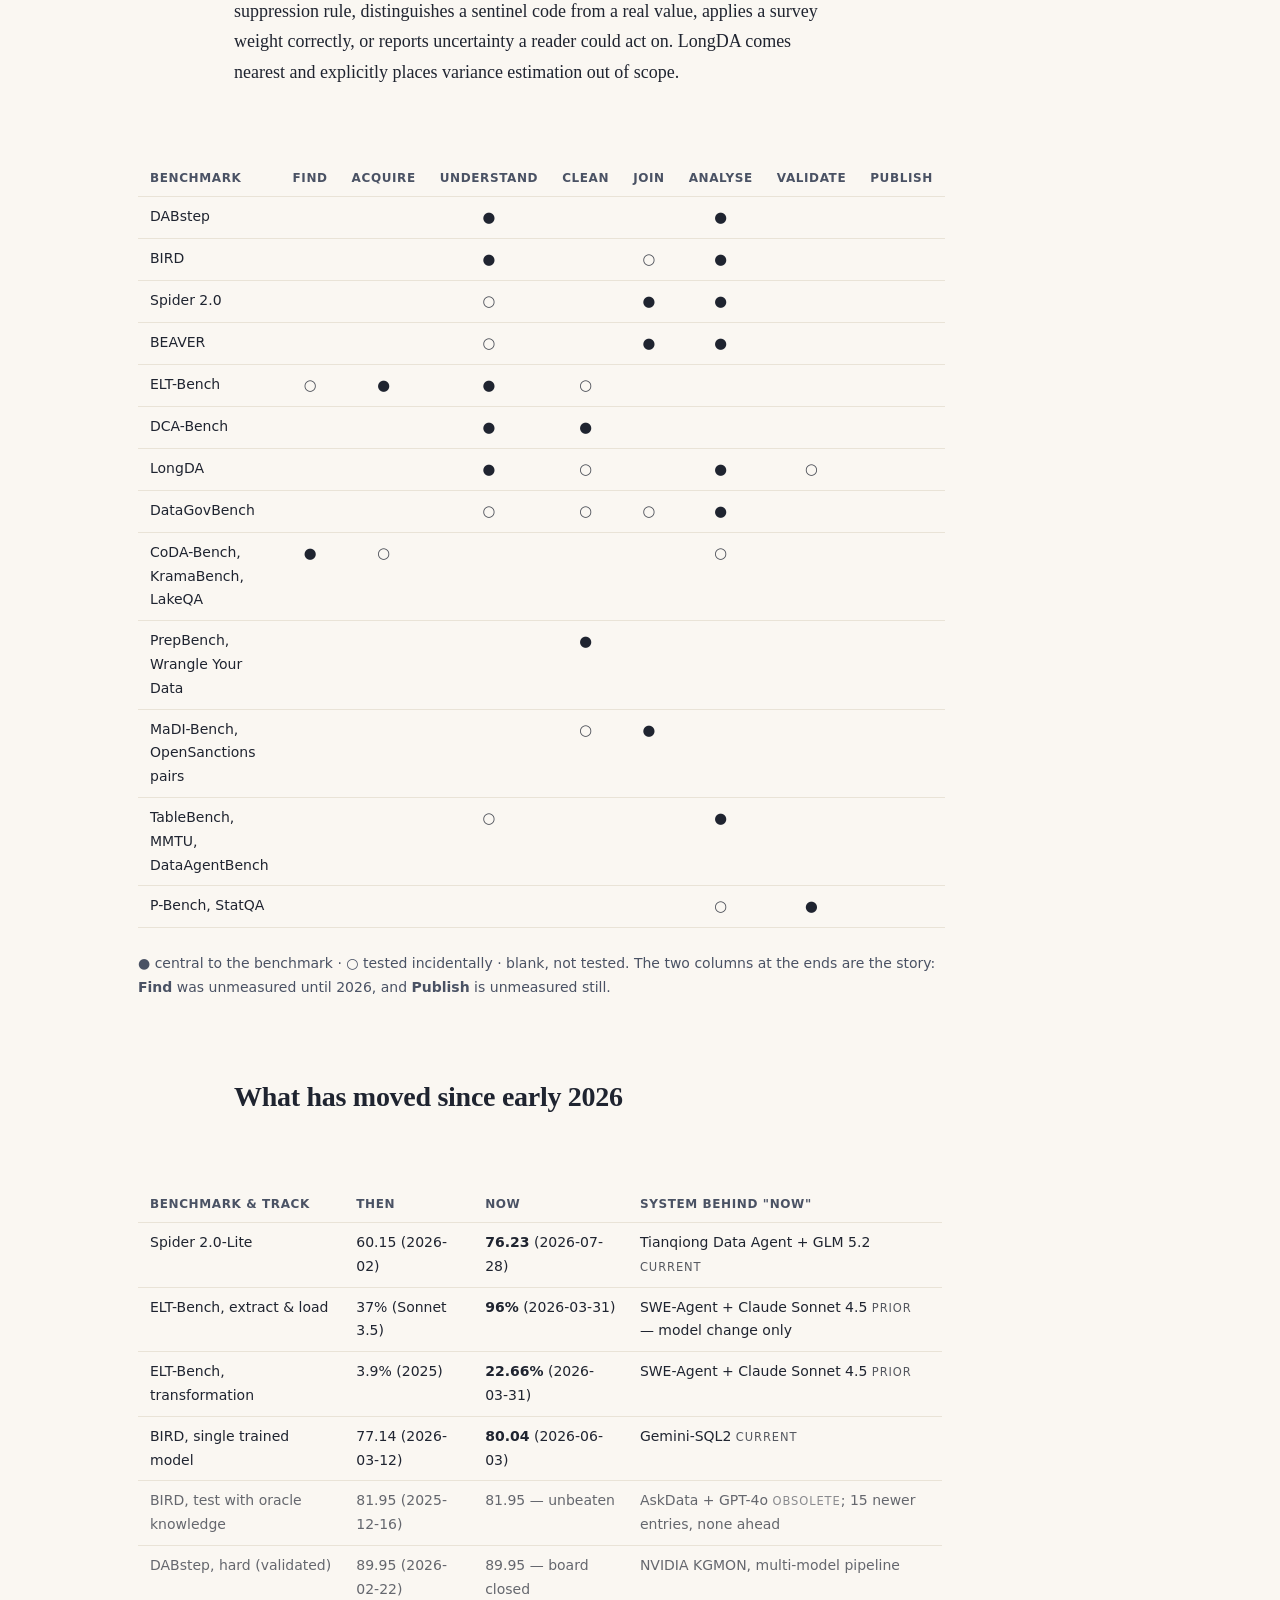
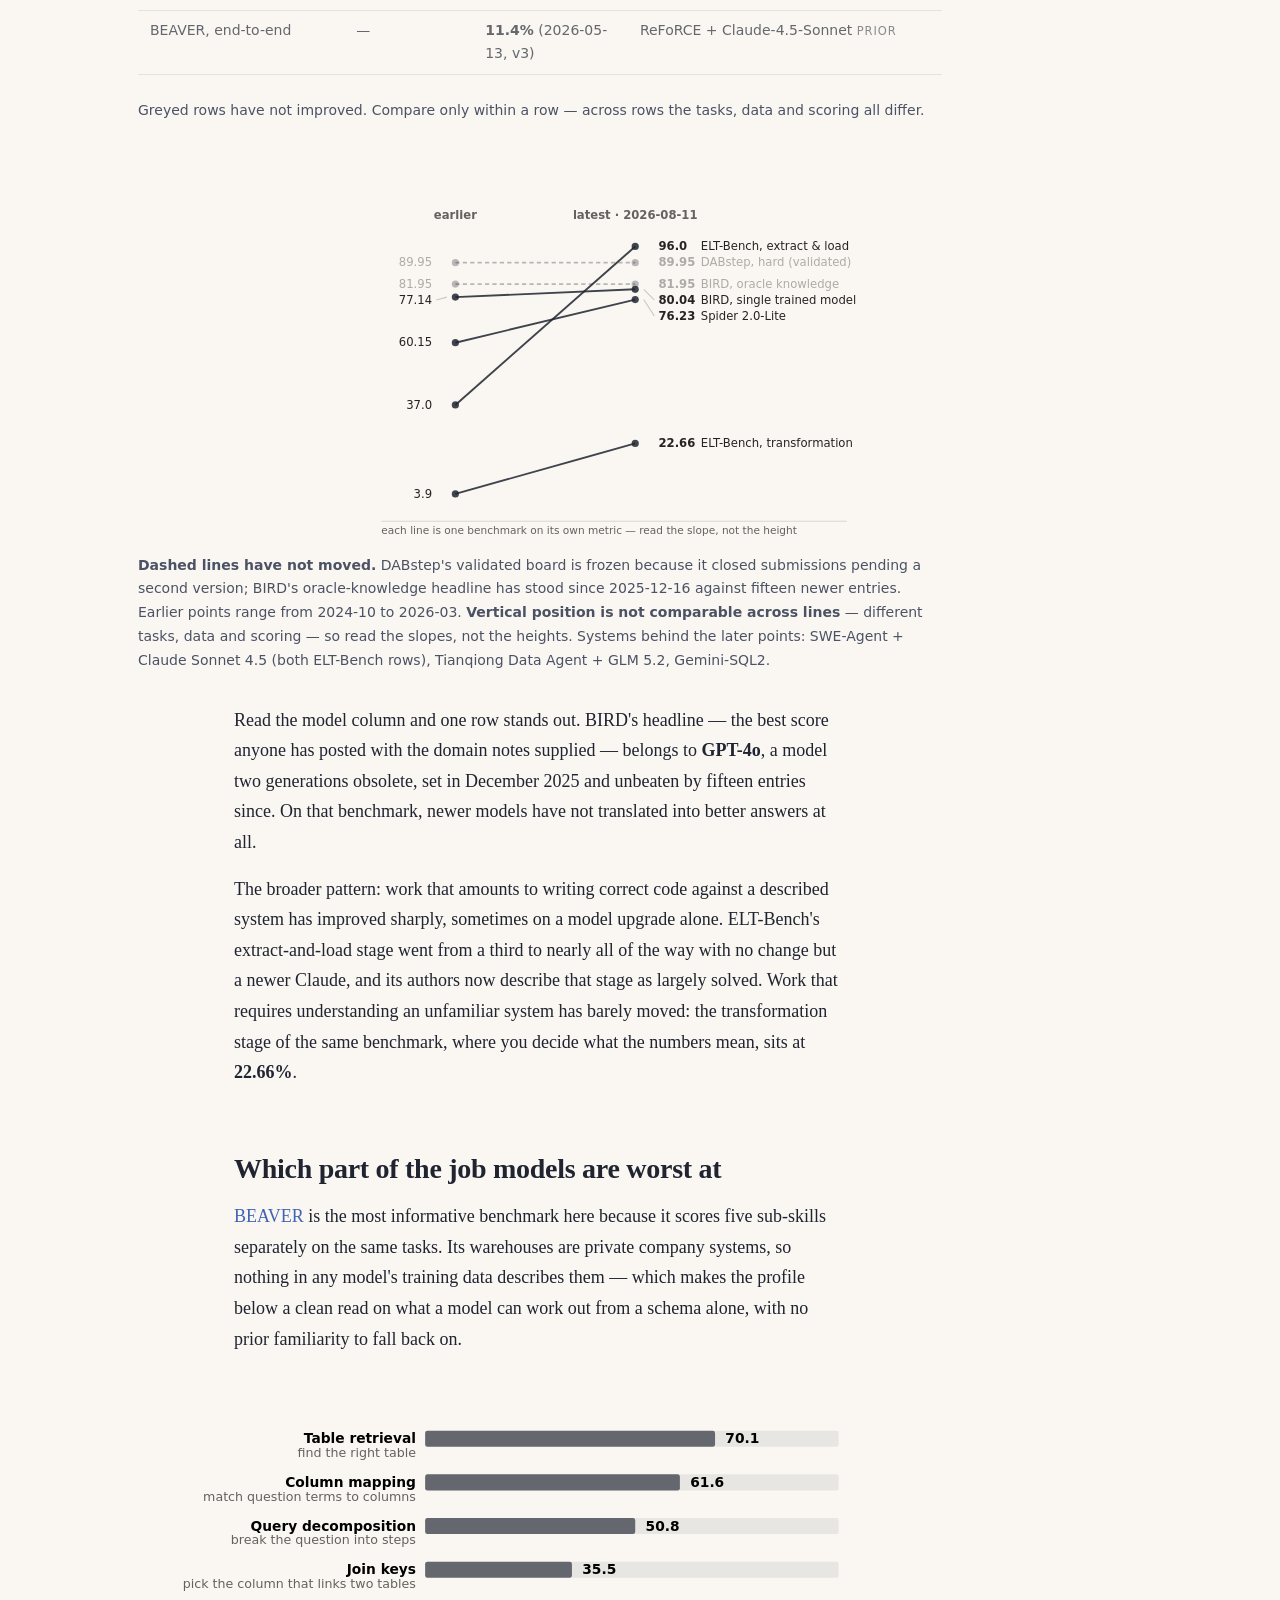
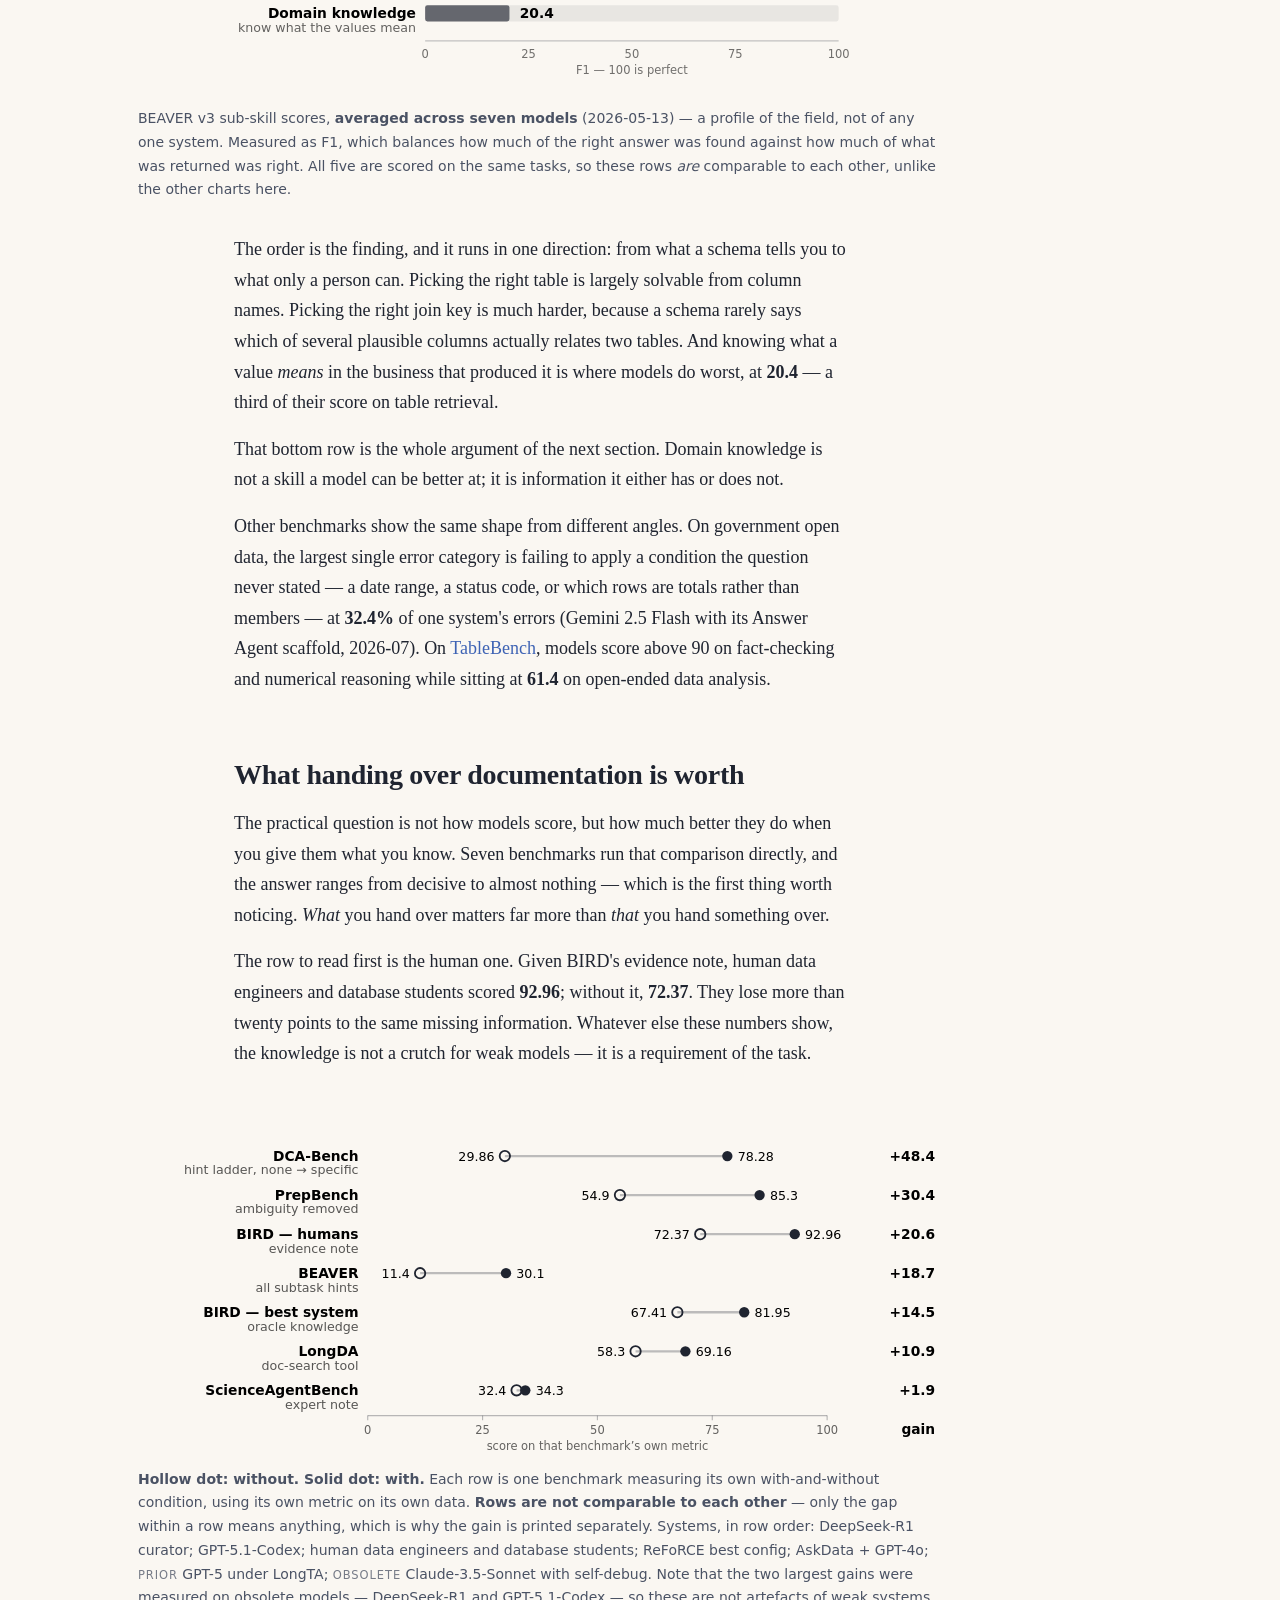
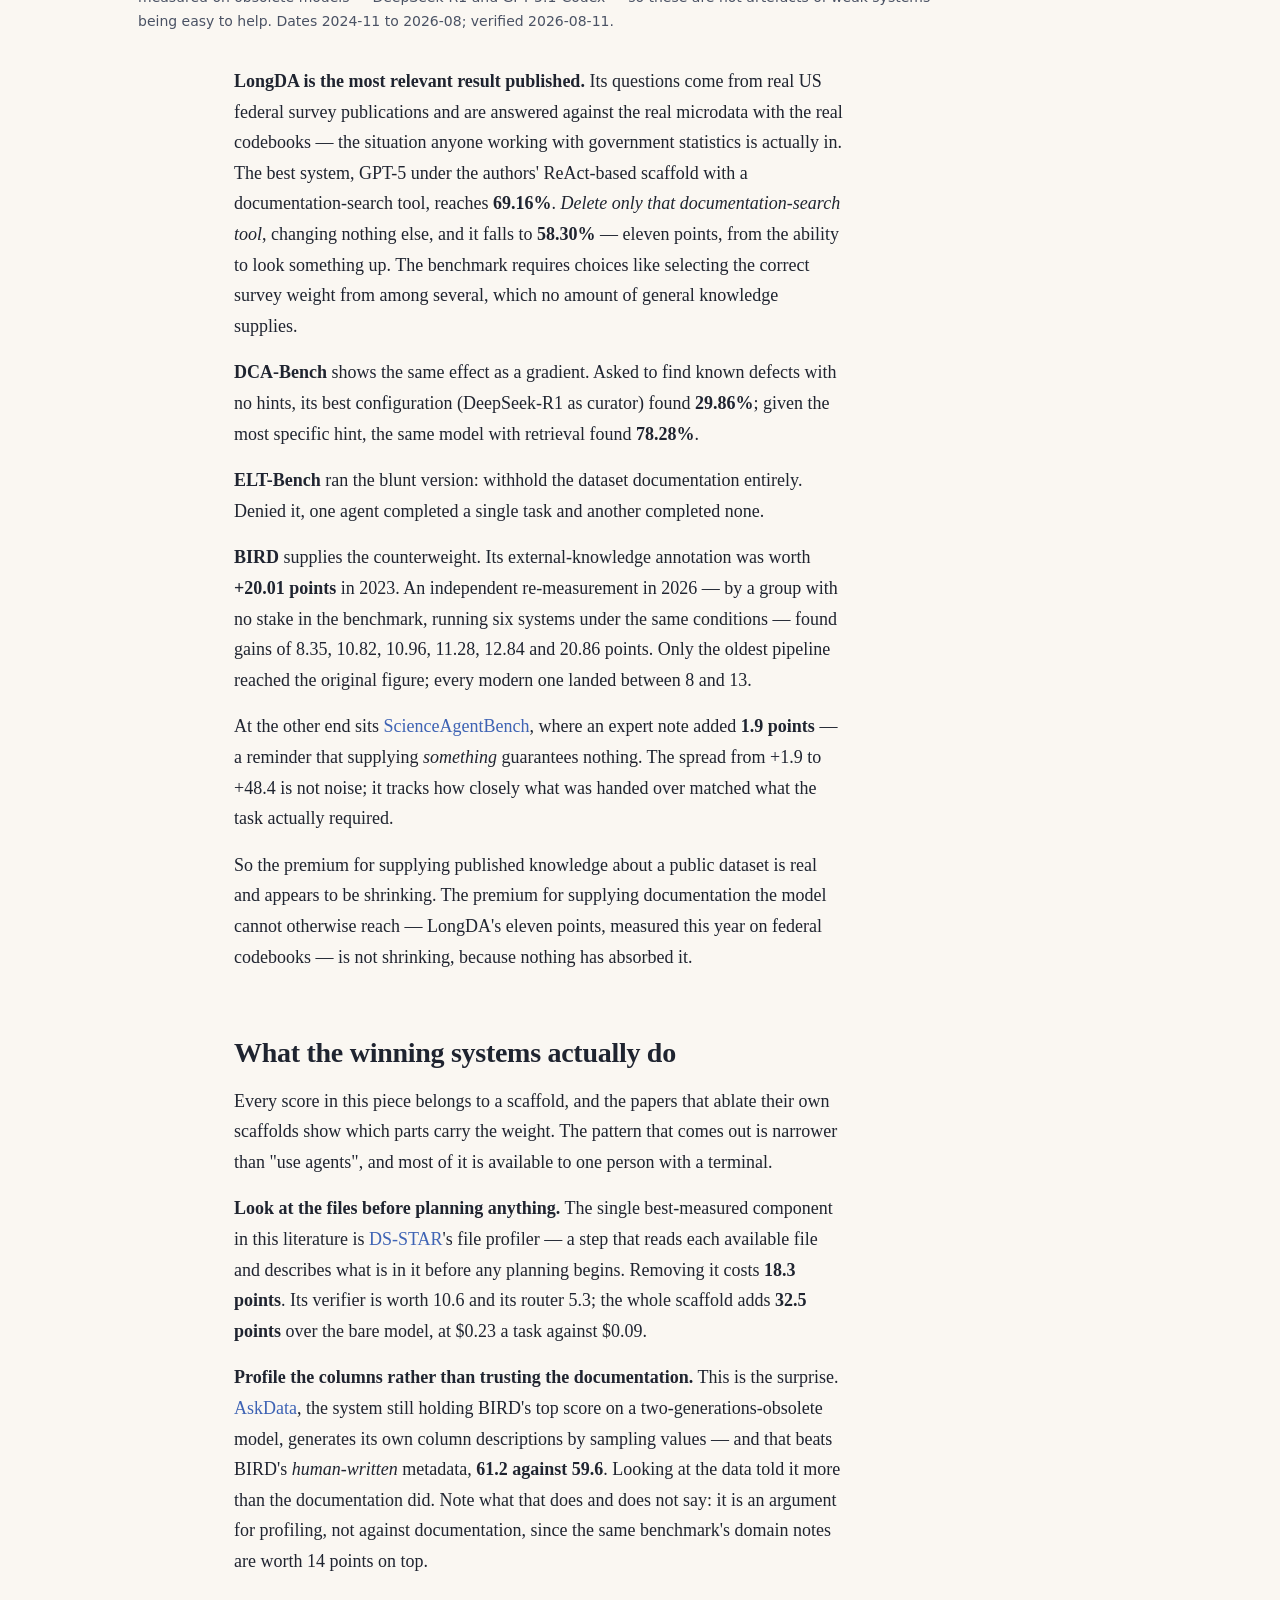
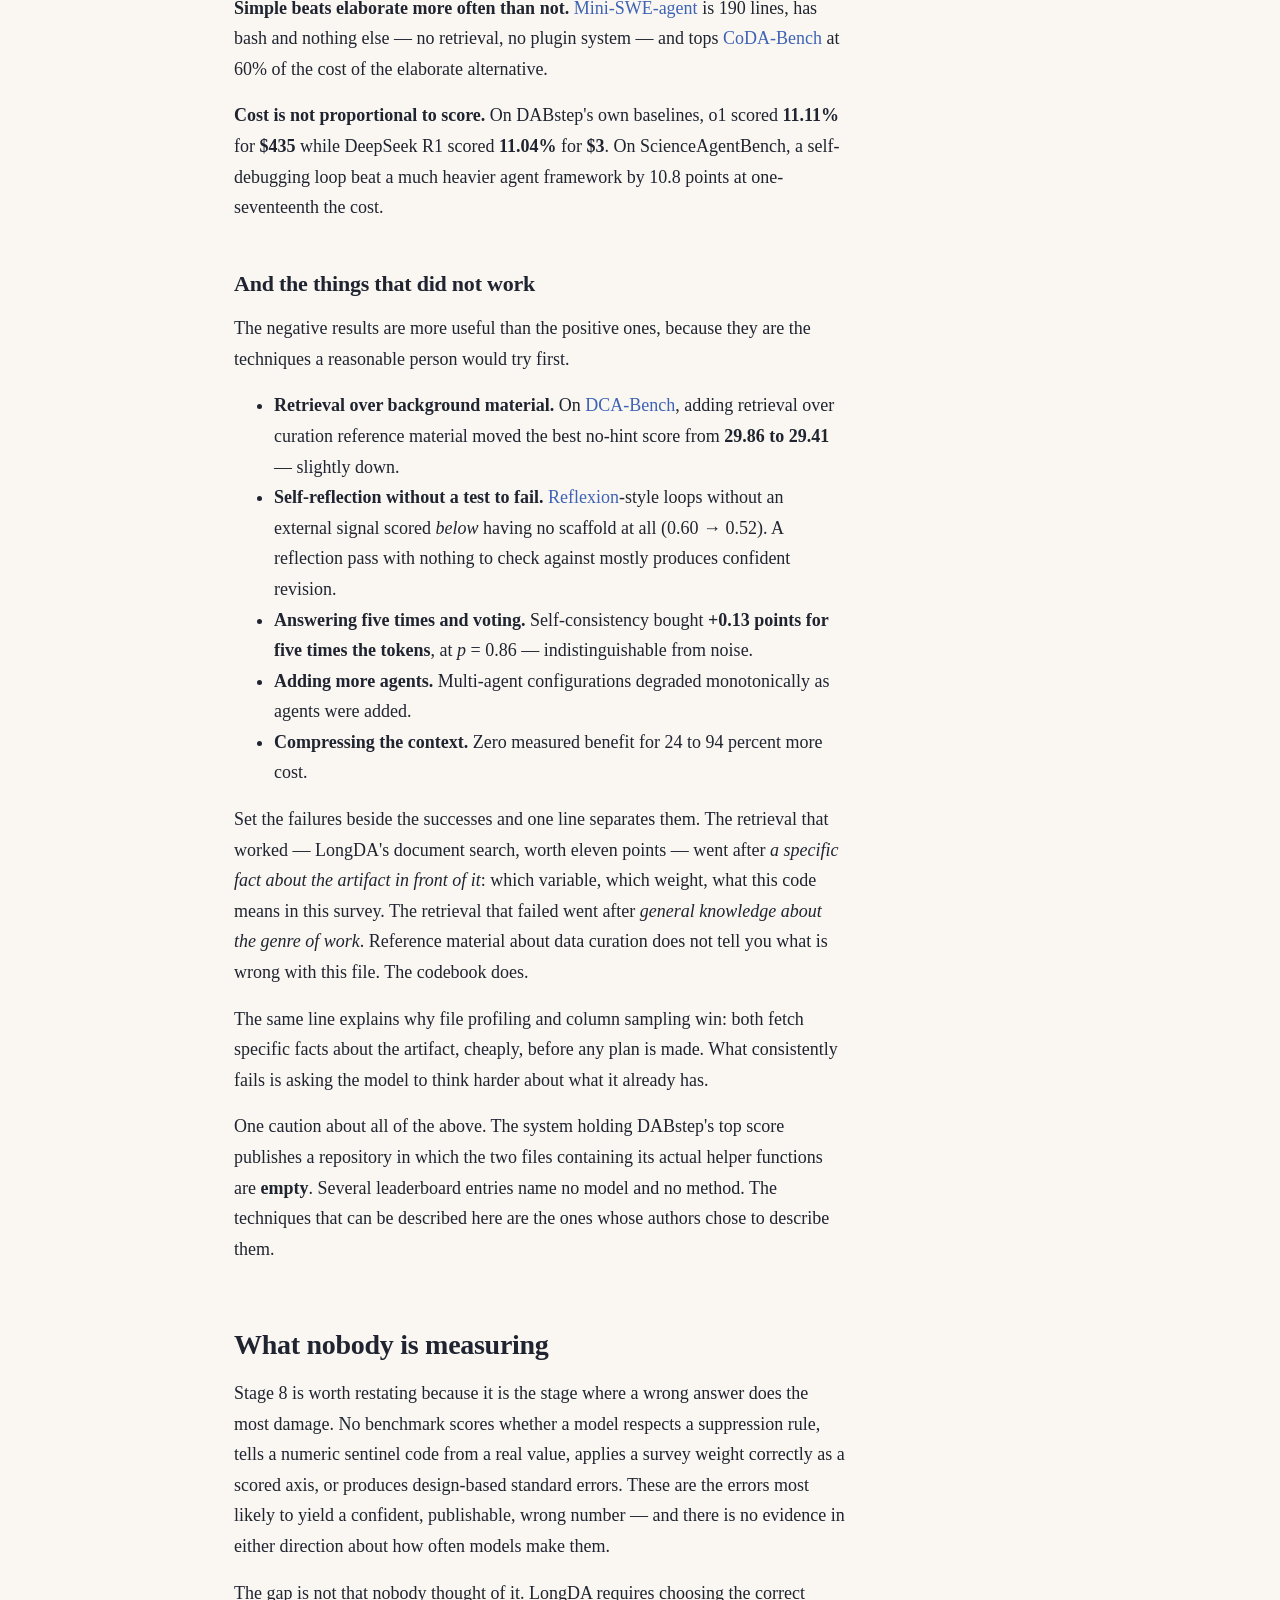
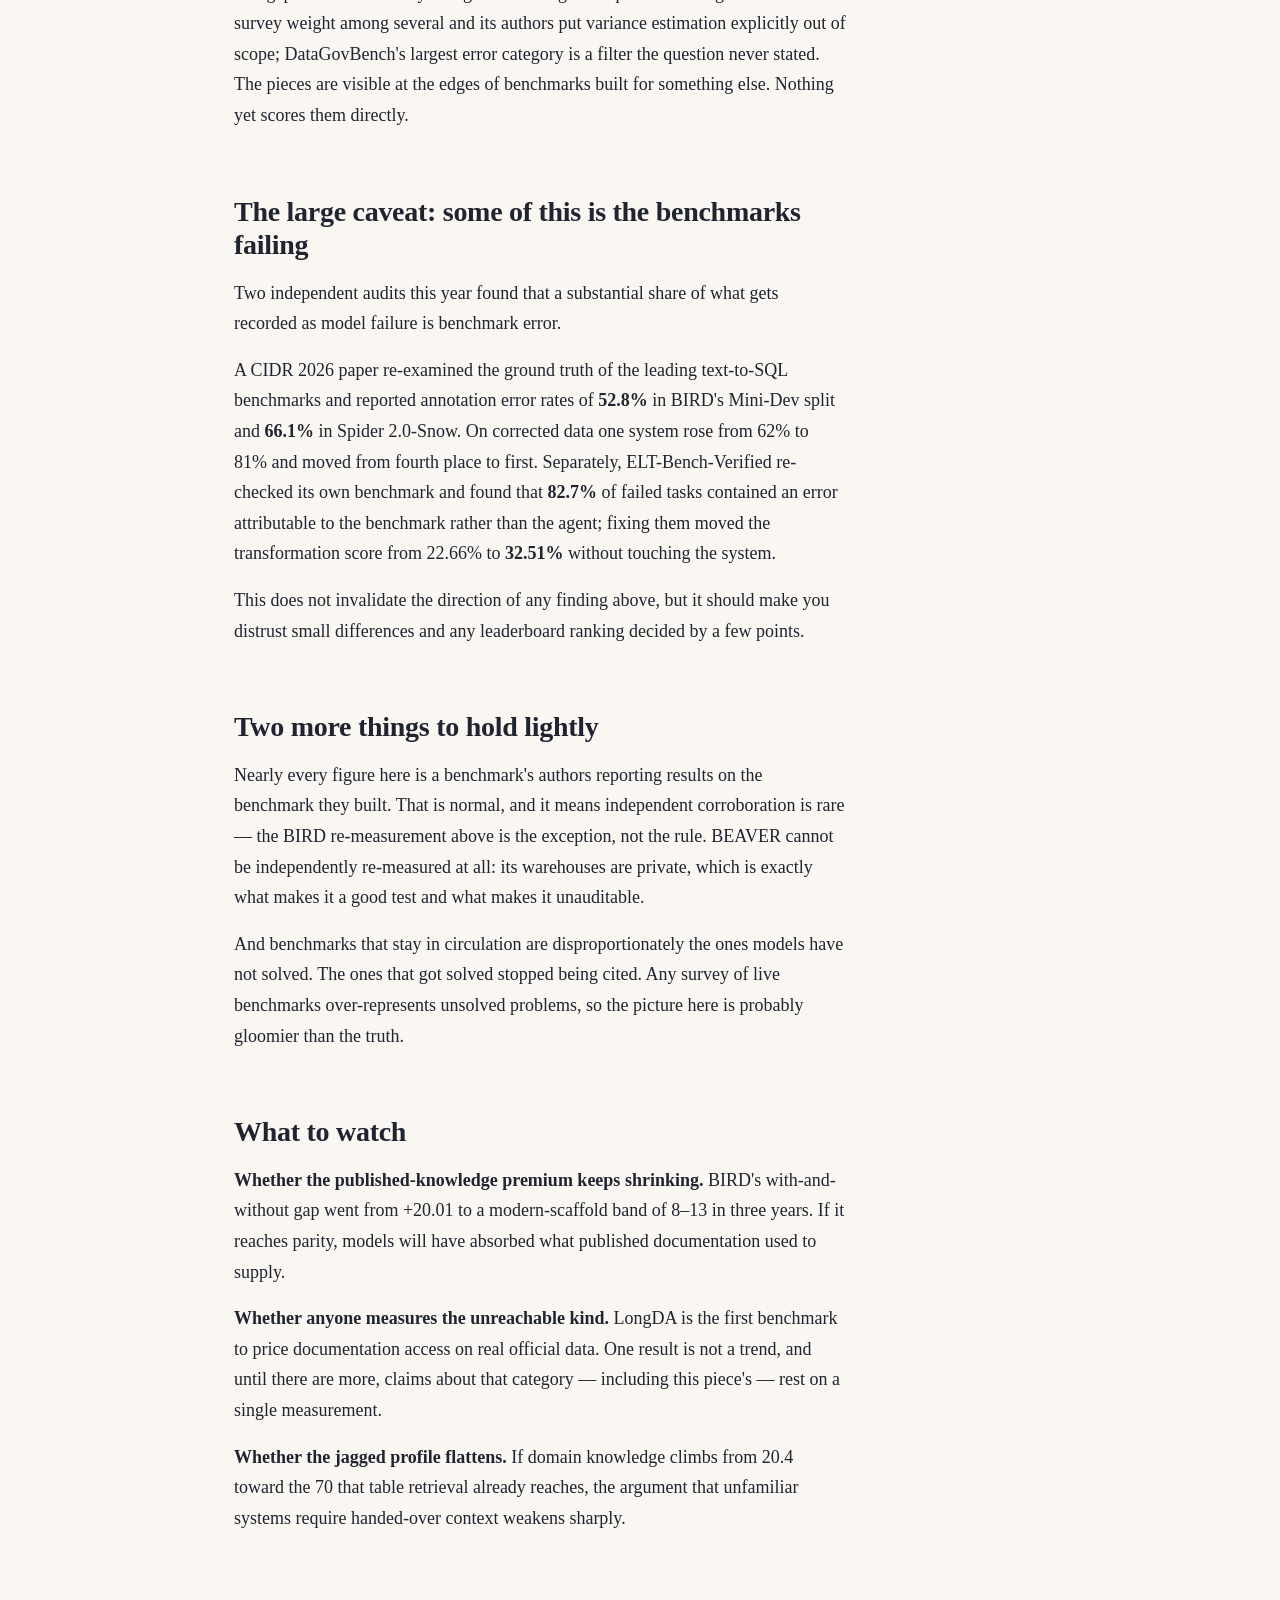
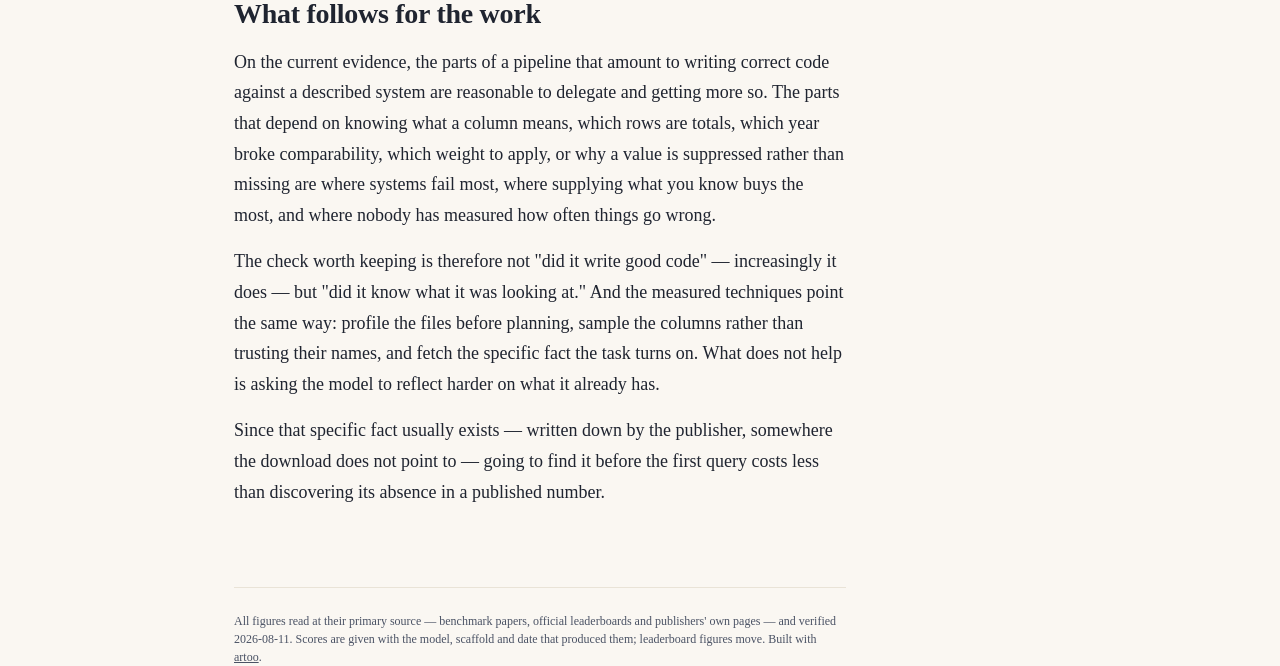
==== commit c61eb006: "Publish the research review at /review/, linked from the site and README The artifact goes live at l" ====
--- a/review/site/index.html
+++ b/review/site/index.html
@@ -14,7 +14,7 @@
   .cov td { text-align: center; }
   .cov td:first-child { text-align: left; }
   .cov td.c { font-size: 1.05em; }
-  .cov td.p { opacity: .55; }
+  .cov td.p { opacity: .8; font-size: 1.05em; }
   .muted { opacity: .68; }
   .gen { font-size: .82em; opacity: .75; letter-spacing: .08em; }
 </style>
@@ -22,7 +22,7 @@
 <body>
 <header class="article-masthead">
   <a class="article-masthead__name" href="index.html">Models and data: what changed, what didn&#x27;t, and what to watch</a>
-  <span class="article-masthead__label">DES public artifact</span>
+  <a class="article-masthead__label" href="../index.html">← ergo</a>
 </header>
 <main class="article">
   <header class="article-header">
@@ -239,22 +239,22 @@
       </thead>
       <tbody>
         <tr><td>DABstep</td><td></td><td></td><td class="c">●</td><td></td><td></td><td class="c">●</td><td></td><td></td></tr>
-        <tr><td>BIRD</td><td></td><td></td><td class="c">●</td><td></td><td class="p">◐</td><td class="c">●</td><td></td><td></td></tr>
-        <tr><td>Spider 2.0</td><td></td><td></td><td class="p">◐</td><td></td><td class="c">●</td><td class="c">●</td><td></td><td></td></tr>
-        <tr><td>BEAVER</td><td></td><td></td><td class="p">◐</td><td></td><td class="c">●</td><td class="c">●</td><td></td><td></td></tr>
-        <tr><td>ELT-Bench</td><td class="p">◐</td><td class="c">●</td><td class="c">●</td><td class="p">◐</td><td></td><td></td><td></td><td></td></tr>
+        <tr><td>BIRD</td><td></td><td></td><td class="c">●</td><td></td><td class="p">○</td><td class="c">●</td><td></td><td></td></tr>
+        <tr><td>Spider 2.0</td><td></td><td></td><td class="p">○</td><td></td><td class="c">●</td><td class="c">●</td><td></td><td></td></tr>
+        <tr><td>BEAVER</td><td></td><td></td><td class="p">○</td><td></td><td class="c">●</td><td class="c">●</td><td></td><td></td></tr>
+        <tr><td>ELT-Bench</td><td class="p">○</td><td class="c">●</td><td class="c">●</td><td class="p">○</td><td></td><td></td><td></td><td></td></tr>
         <tr><td>DCA-Bench</td><td></td><td></td><td class="c">●</td><td class="c">●</td><td></td><td></td><td></td><td></td></tr>
-        <tr><td>LongDA</td><td></td><td></td><td class="c">●</td><td class="p">◐</td><td></td><td class="c">●</td><td class="p">◐</td><td></td></tr>
-        <tr><td>DataGovBench</td><td></td><td></td><td class="p">◐</td><td class="p">◐</td><td class="p">◐</td><td class="c">●</td><td></td><td></td></tr>
-        <tr><td>CoDA-Bench, KramaBench, LakeQA</td><td class="c">●</td><td class="p">◐</td><td></td><td></td><td></td><td class="p">◐</td><td></td><td></td></tr>
+        <tr><td>LongDA</td><td></td><td></td><td class="c">●</td><td class="p">○</td><td></td><td class="c">●</td><td class="p">○</td><td></td></tr>
+        <tr><td>DataGovBench</td><td></td><td></td><td class="p">○</td><td class="p">○</td><td class="p">○</td><td class="c">●</td><td></td><td></td></tr>
+        <tr><td>CoDA-Bench, KramaBench, LakeQA</td><td class="c">●</td><td class="p">○</td><td></td><td></td><td></td><td class="p">○</td><td></td><td></td></tr>
         <tr><td>PrepBench, Wrangle Your Data</td><td></td><td></td><td></td><td class="c">●</td><td></td><td></td><td></td><td></td></tr>
-        <tr><td>MaDI-Bench, OpenSanctions pairs</td><td></td><td></td><td></td><td class="p">◐</td><td class="c">●</td><td></td><td></td><td></td></tr>
-        <tr><td>TableBench, MMTU, DataAgentBench</td><td></td><td></td><td class="p">◐</td><td></td><td></td><td class="c">●</td><td></td><td></td></tr>
-        <tr><td>P-Bench, StatQA</td><td></td><td></td><td></td><td></td><td></td><td class="p">◐</td><td class="c">●</td><td></td></tr>
+        <tr><td>MaDI-Bench, OpenSanctions pairs</td><td></td><td></td><td></td><td class="p">○</td><td class="c">●</td><td></td><td></td><td></td></tr>
+        <tr><td>TableBench, MMTU, DataAgentBench</td><td></td><td></td><td class="p">○</td><td></td><td></td><td class="c">●</td><td></td><td></td></tr>
+        <tr><td>P-Bench, StatQA</td><td></td><td></td><td></td><td></td><td></td><td class="p">○</td><td class="c">●</td><td></td></tr>
       </tbody>
     </table>
     <figcaption><strong>●</strong> central to the benchmark ·
-    <strong>◐</strong> tested incidentally · blank, not tested. The two columns
+    <strong>○</strong> tested incidentally · blank, not tested. The two columns
     at the ends are the story: <strong>Find</strong> was unmeasured until 2026,
     and <strong>Publish</strong> is unmeasured still.</figcaption>
   </figure>
@@ -309,48 +309,51 @@
   </figure>
 
   <figure class="article-figure">
-    <svg viewBox="0 0 700 292" role="img" aria-label="Benchmark scores at an earlier and later date" style="width:100%;height:auto">
-    <style>.sl{font:11px system-ui,sans-serif}.slb{font:600 11px system-ui,sans-serif}.n{font-variant-numeric:tabular-nums}.hd{font:600 11px system-ui,sans-serif;opacity:.65}.ax{font:10px system-ui,sans-serif;opacity:.55}</style>
-    <text class="hd" x="250.0" y="26" text-anchor="middle">earlier</text>
-    <text class="hd" x="470.0" y="26" text-anchor="middle">latest, 2026-08-11</text>
-    <line x1="250.0" y1="177.9" x2="470.0" y2="62.8" stroke="currentColor" stroke-width="1.8" opacity=".8"/>
-    <circle cx="250.0" cy="177.9" r="3.6" fill="currentColor" opacity=".8"/>
-    <circle cx="470.0" cy="62.8" r="3.6" fill="currentColor" opacity=".8"/>
-    <text class="sl n" x="240.0" y="181.9" text-anchor="end" opacity=".8">37.0</text>
-    <text class="slb n" x="480.0" y="66.8" opacity=".8">96.0</text>
-    <text class="sl" x="522.0" y="66.8" opacity=".8">ELT-Bench, extract & load</text>
-    <line x1="250.0" y1="74.6" x2="470.0" y2="74.6" stroke="currentColor" stroke-width="1.8" opacity=".28" stroke-dasharray="3 3"/>
-    <circle cx="250.0" cy="74.6" r="3.6" fill="currentColor" opacity=".28"/>
-    <circle cx="470.0" cy="74.6" r="3.6" fill="currentColor" opacity=".28"/>
-    <text class="sl n" x="240.0" y="78.6" text-anchor="end" opacity=".28">89.95</text>
-    <text class="slb n" x="480.0" y="78.6" opacity=".28">89.95</text>
-    <text class="sl" x="522.0" y="78.6" opacity=".28">DABstep, hard (validated)</text>
-    <line x1="250.0" y1="90.2" x2="470.0" y2="90.2" stroke="currentColor" stroke-width="1.8" opacity=".28" stroke-dasharray="3 3"/>
-    <circle cx="250.0" cy="90.2" r="3.6" fill="currentColor" opacity=".28"/>
-    <circle cx="470.0" cy="90.2" r="3.6" fill="currentColor" opacity=".28"/>
-    <text class="sl n" x="240.0" y="94.2" text-anchor="end" opacity=".28">81.95</text>
-    <text class="slb n" x="480.0" y="94.2" opacity=".28">81.95</text>
-    <text class="sl" x="522.0" y="94.2" opacity=".28">BIRD, oracle knowledge</text>
-    <line x1="250.0" y1="132.7" x2="470.0" y2="101.4" stroke="currentColor" stroke-width="1.8" opacity=".8"/>
-    <circle cx="250.0" cy="132.7" r="3.6" fill="currentColor" opacity=".8"/>
-    <circle cx="470.0" cy="101.4" r="3.6" fill="currentColor" opacity=".8"/>
-    <text class="sl n" x="240.0" y="136.7" text-anchor="end" opacity=".8">60.15</text>
-    <text class="slb n" x="480.0" y="105.4" opacity=".8">76.23</text>
-    <text class="sl" x="522.0" y="105.4" opacity=".8">Spider 2.0-Lite</text>
-    <line x1="250.0" y1="99.6" x2="470.0" y2="93.9" stroke="currentColor" stroke-width="1.8" opacity=".8"/>
-    <circle cx="250.0" cy="99.6" r="3.6" fill="currentColor" opacity=".8"/>
-    <circle cx="470.0" cy="93.9" r="3.6" fill="currentColor" opacity=".8"/>
-    <text class="sl n" x="240.0" y="103.6" text-anchor="end" opacity=".8">77.14</text>
-    <text class="slb n" x="480.0" y="97.9" opacity=".8">80.04</text>
-    <text class="sl" x="522.0" y="97.9" opacity=".8">BIRD, single trained model</text>
-    <line x1="250.0" y1="242.4" x2="470.0" y2="205.8" stroke="currentColor" stroke-width="1.8" opacity=".8"/>
-    <circle cx="250.0" cy="242.4" r="3.6" fill="currentColor" opacity=".8"/>
-    <circle cx="470.0" cy="205.8" r="3.6" fill="currentColor" opacity=".8"/>
-    <text class="sl n" x="240.0" y="246.4" text-anchor="end" opacity=".8">3.9</text>
-    <text class="slb n" x="480.0" y="209.8" opacity=".8">22.66</text>
-    <text class="sl" x="522.0" y="209.8" opacity=".8">ELT-Bench, transformation</text>
-    <line x1="180.0" y1="264" x2="510.0" y2="264" stroke="currentColor" opacity=".2"/>
-    <text class="ax" x="180.0" y="280">each line is one benchmark on its own metric — the slope is the story, the height is not</text>
+    <svg viewBox="0 0 760 330" role="img" aria-label="Benchmark scores at an earlier and later date" style="width:100%;height:auto">
+    <style>.sl{font:11px system-ui,sans-serif}.slb{font:600 11px system-ui,sans-serif}.n{font-variant-numeric:tabular-nums}.hd{font:600 11px system-ui,sans-serif;opacity:.6}.ax{font:10px system-ui,sans-serif;opacity:.55}</style>
+    <text class="hd" x="300.0" y="30" text-anchor="middle">earlier</text>
+    <text class="hd" x="470.0" y="30" text-anchor="middle">latest &#183; 2026-08-11</text>
+    <line x1="300.0" y1="206.0" x2="470.0" y2="56.2" stroke="currentColor" stroke-width="1.8" opacity=".85"/>
+    <circle cx="300.0" cy="206.0" r="3.4" fill="currentColor" opacity=".85"/>
+    <circle cx="470.0" cy="56.2" r="3.4" fill="currentColor" opacity=".85"/>
+    <text class="sl n" x="278.0" y="209.5" text-anchor="end" opacity=".85">37.0</text>
+    <text class="slb n" x="492.0" y="59.7" opacity=".85">96.0</text>
+    <text class="sl" x="532.0" y="59.7" opacity=".85">ELT-Bench, extract & load</text>
+    <line x1="300.0" y1="71.5" x2="470.0" y2="71.5" stroke="currentColor" stroke-width="1.8" opacity=".3" stroke-dasharray="4 3"/>
+    <circle cx="300.0" cy="71.5" r="3.4" fill="currentColor" opacity=".3"/>
+    <circle cx="470.0" cy="71.5" r="3.4" fill="currentColor" opacity=".3"/>
+    <text class="sl n" x="278.0" y="75.0" text-anchor="end" opacity=".3">89.95</text>
+    <text class="slb n" x="492.0" y="75.0" opacity=".3">89.95</text>
+    <text class="sl" x="532.0" y="75.0" opacity=".3">DABstep, hard (validated)</text>
+    <line x1="300.0" y1="91.8" x2="470.0" y2="91.8" stroke="currentColor" stroke-width="1.8" opacity=".3" stroke-dasharray="4 3"/>
+    <circle cx="300.0" cy="91.8" r="3.4" fill="currentColor" opacity=".3"/>
+    <circle cx="470.0" cy="91.8" r="3.4" fill="currentColor" opacity=".3"/>
+    <text class="sl n" x="278.0" y="95.3" text-anchor="end" opacity=".3">81.95</text>
+    <text class="slb n" x="492.0" y="95.3" opacity=".3">81.95</text>
+    <text class="sl" x="532.0" y="95.3" opacity=".3">BIRD, oracle knowledge</text>
+    <line x1="300.0" y1="147.2" x2="470.0" y2="106.4" stroke="currentColor" stroke-width="1.8" opacity=".85"/>
+    <circle cx="300.0" cy="147.2" r="3.4" fill="currentColor" opacity=".85"/>
+    <circle cx="470.0" cy="106.4" r="3.4" fill="currentColor" opacity=".85"/>
+    <line x1="478.0" y1="106.4" x2="488.0" y2="121.8" stroke="currentColor" opacity=".22"/>
+    <text class="sl n" x="278.0" y="150.7" text-anchor="end" opacity=".85">60.15</text>
+    <text class="slb n" x="492.0" y="125.3" opacity=".85">76.23</text>
+    <text class="sl" x="532.0" y="125.3" opacity=".85">Spider 2.0-Lite</text>
+    <line x1="300.0" y1="104.1" x2="470.0" y2="96.7" stroke="currentColor" stroke-width="1.8" opacity=".85"/>
+    <circle cx="300.0" cy="104.1" r="3.4" fill="currentColor" opacity=".85"/>
+    <circle cx="470.0" cy="96.7" r="3.4" fill="currentColor" opacity=".85"/>
+    <line x1="292.0" y1="104.1" x2="282.0" y2="106.8" stroke="currentColor" opacity=".22"/>
+    <line x1="478.0" y1="96.7" x2="488.0" y2="106.8" stroke="currentColor" opacity=".22"/>
+    <text class="sl n" x="278.0" y="110.3" text-anchor="end" opacity=".85">77.14</text>
+    <text class="slb n" x="492.0" y="110.3" opacity=".85">80.04</text>
+    <text class="sl" x="532.0" y="110.3" opacity=".85">BIRD, single trained model</text>
+    <line x1="300.0" y1="290.1" x2="470.0" y2="242.4" stroke="currentColor" stroke-width="1.8" opacity=".85"/>
+    <circle cx="300.0" cy="290.1" r="3.4" fill="currentColor" opacity=".85"/>
+    <circle cx="470.0" cy="242.4" r="3.4" fill="currentColor" opacity=".85"/>
+    <text class="sl n" x="278.0" y="293.6" text-anchor="end" opacity=".85">3.9</text>
+    <text class="slb n" x="492.0" y="245.9" opacity=".85">22.66</text>
+    <text class="sl" x="532.0" y="245.9" opacity=".85">ELT-Bench, transformation</text>
+    <line x1="230.0" y1="316" x2="670.0" y2="316" stroke="currentColor" opacity=".15"/>
+    <text class="ax" x="230" y="328">each line is one benchmark on its own metric — read the slope, not the height</text>
     </svg>
     <figcaption><strong>Dashed lines have not moved.</strong> DABstep's validated
     board is frozen because it closed submissions pending a second version;
@@ -386,7 +389,7 @@
   on.</p>
 
   <figure class="article-figure">
-    <svg viewBox="0 0 700 232" role="img" aria-label="BEAVER sub-skill scores from 70.1 down to 20.4" style="width:100%;height:auto">
+    <svg viewBox="0 0 700 250" role="img" aria-label="BEAVER sub-skill scores from 70.1 down to 20.4" style="width:100%;height:auto">
     <style>.bl{font:600 12px system-ui,sans-serif}.bs{font:11px system-ui,sans-serif;opacity:.6}.bn{font:600 12px system-ui,sans-serif;font-variant-numeric:tabular-nums}.bx{font:10px system-ui,sans-serif;opacity:.55}</style>
     <text class="bl" x="242" y="36" text-anchor="end">Table retrieval</text>
     <text class="bs" x="242" y="48" text-anchor="end">find the right table</text>
